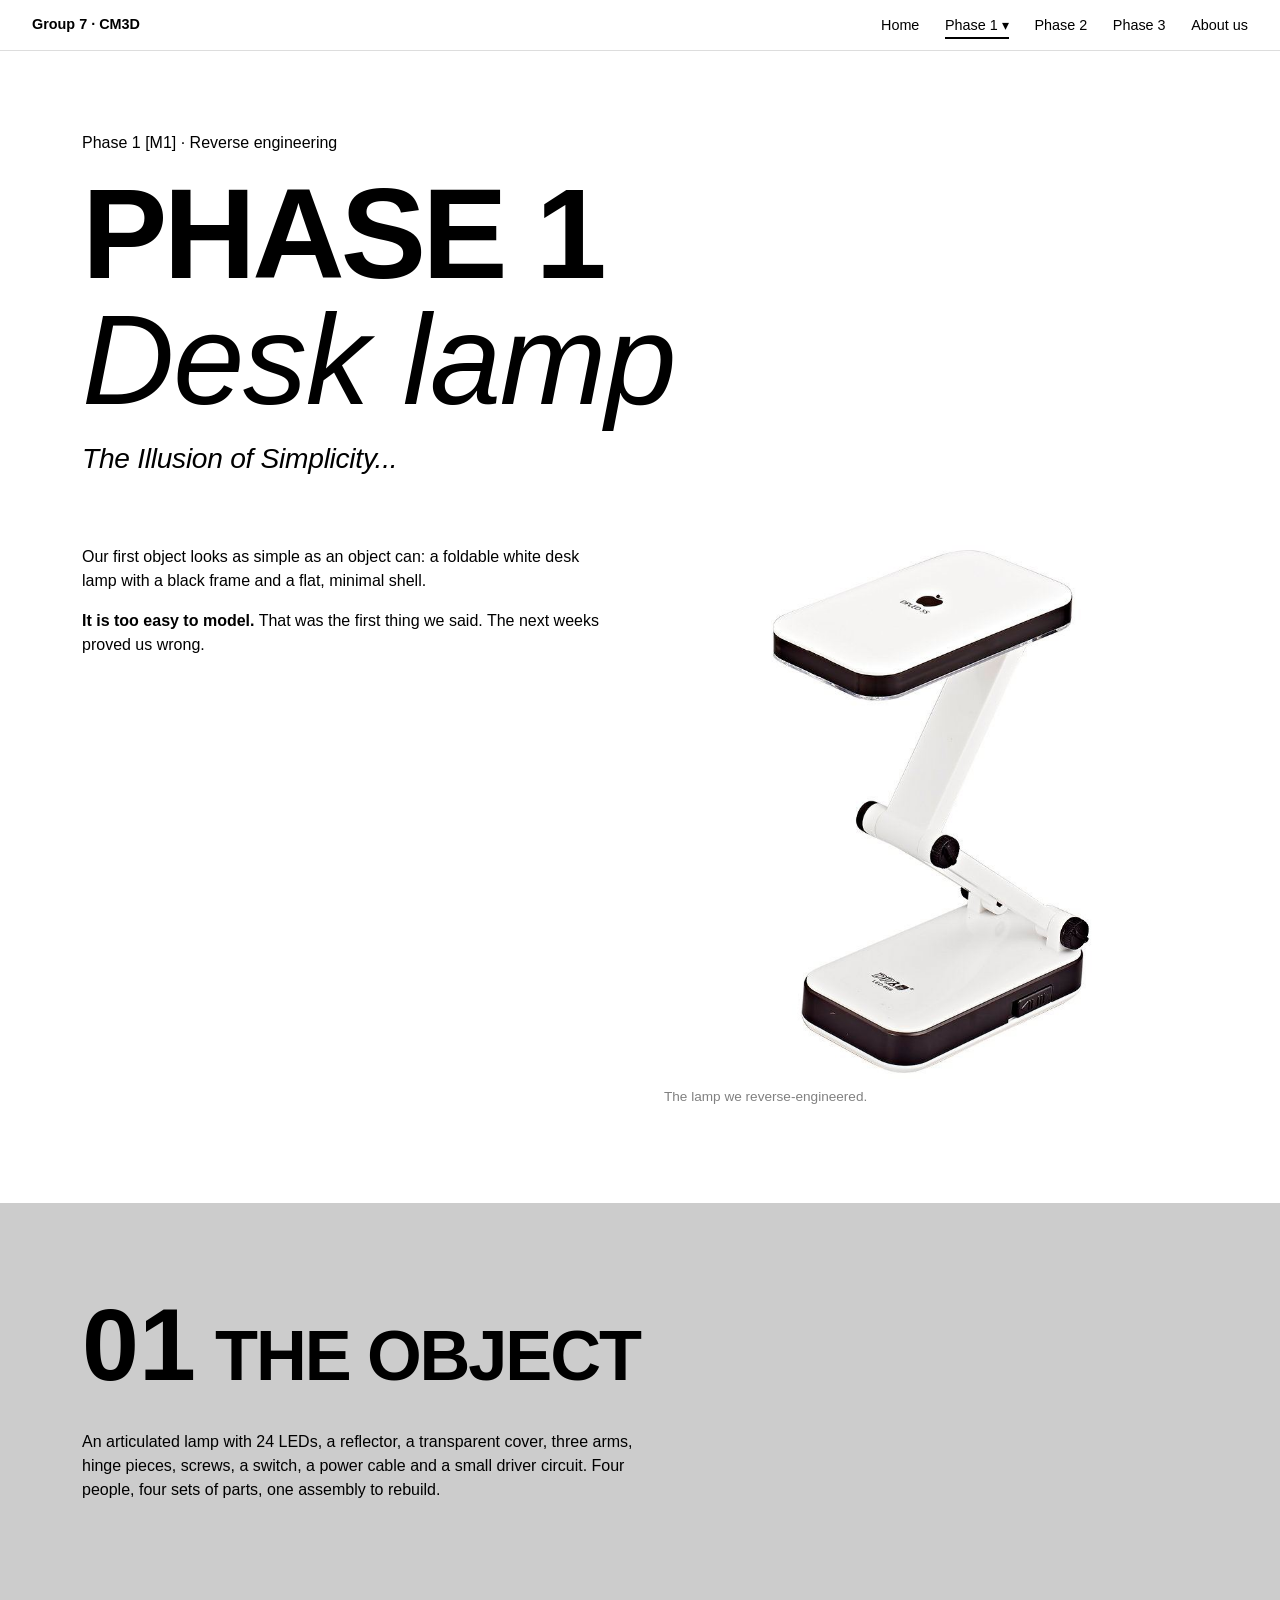
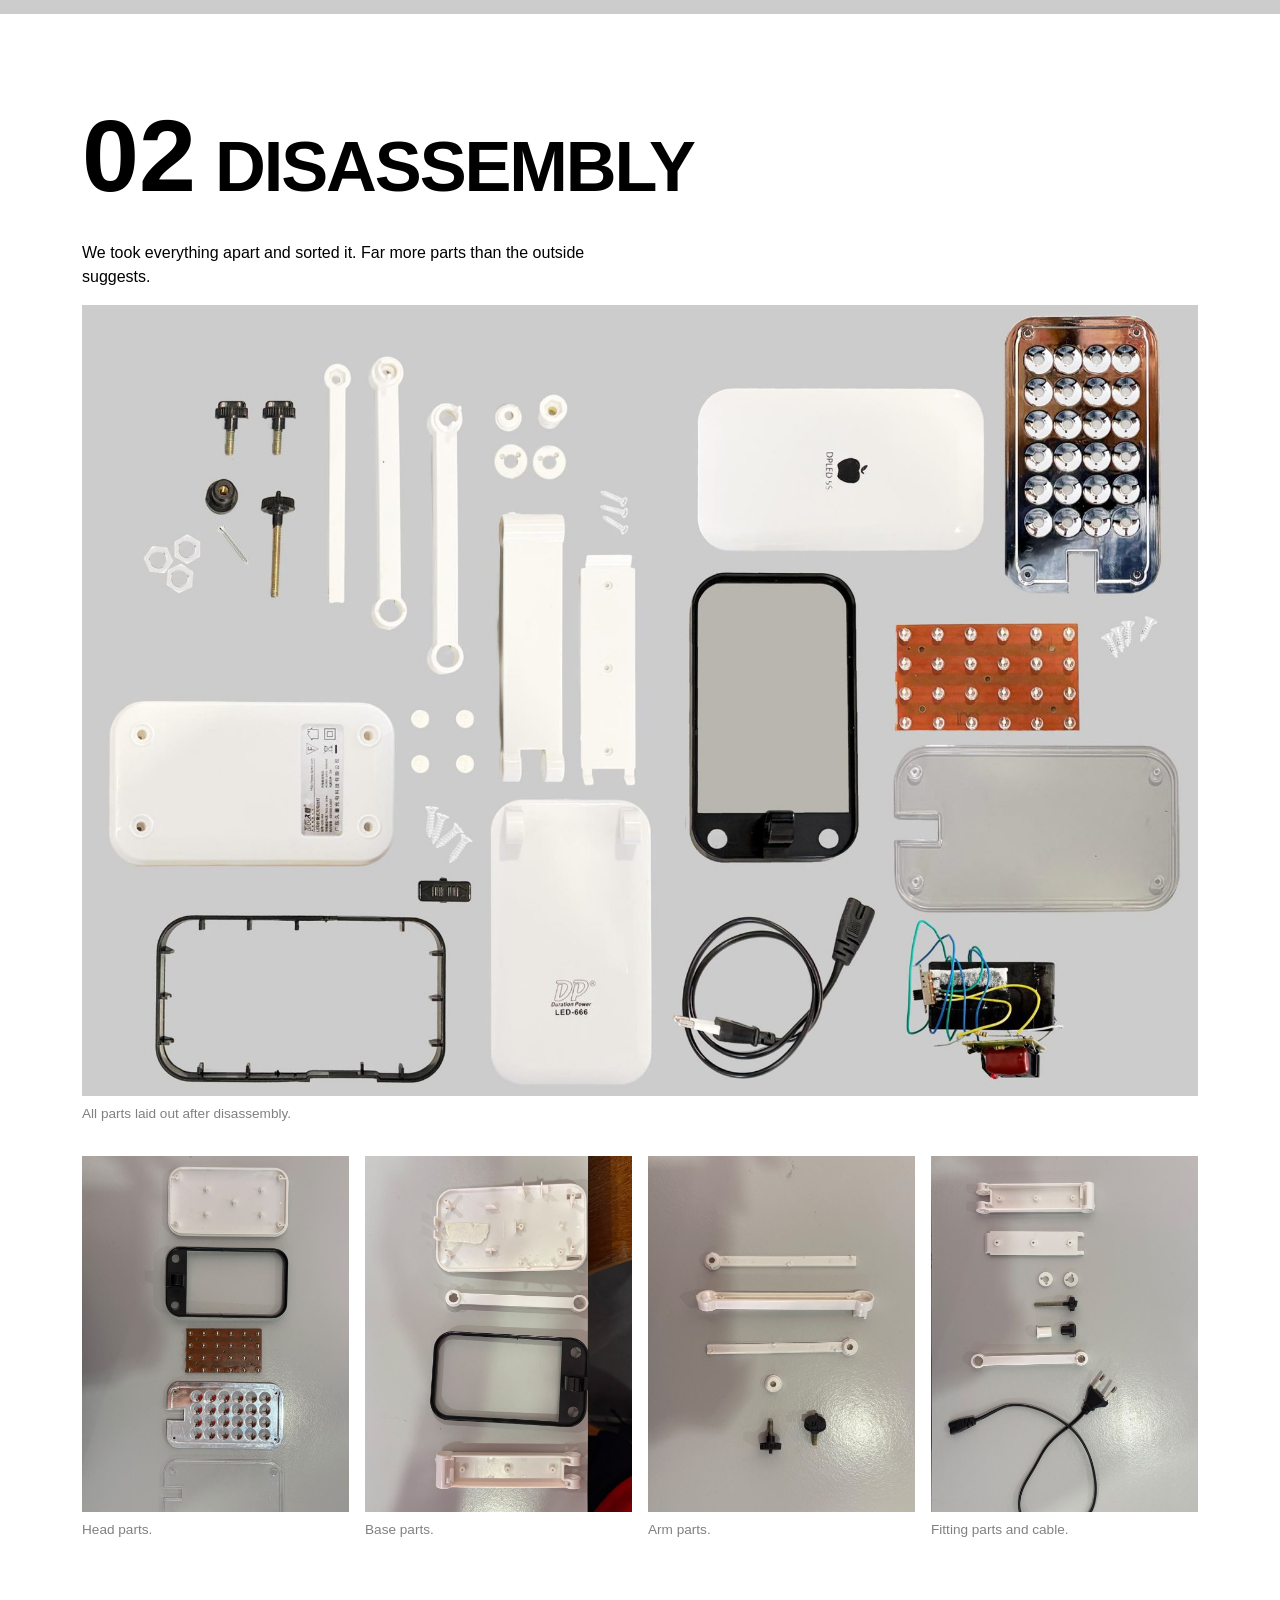
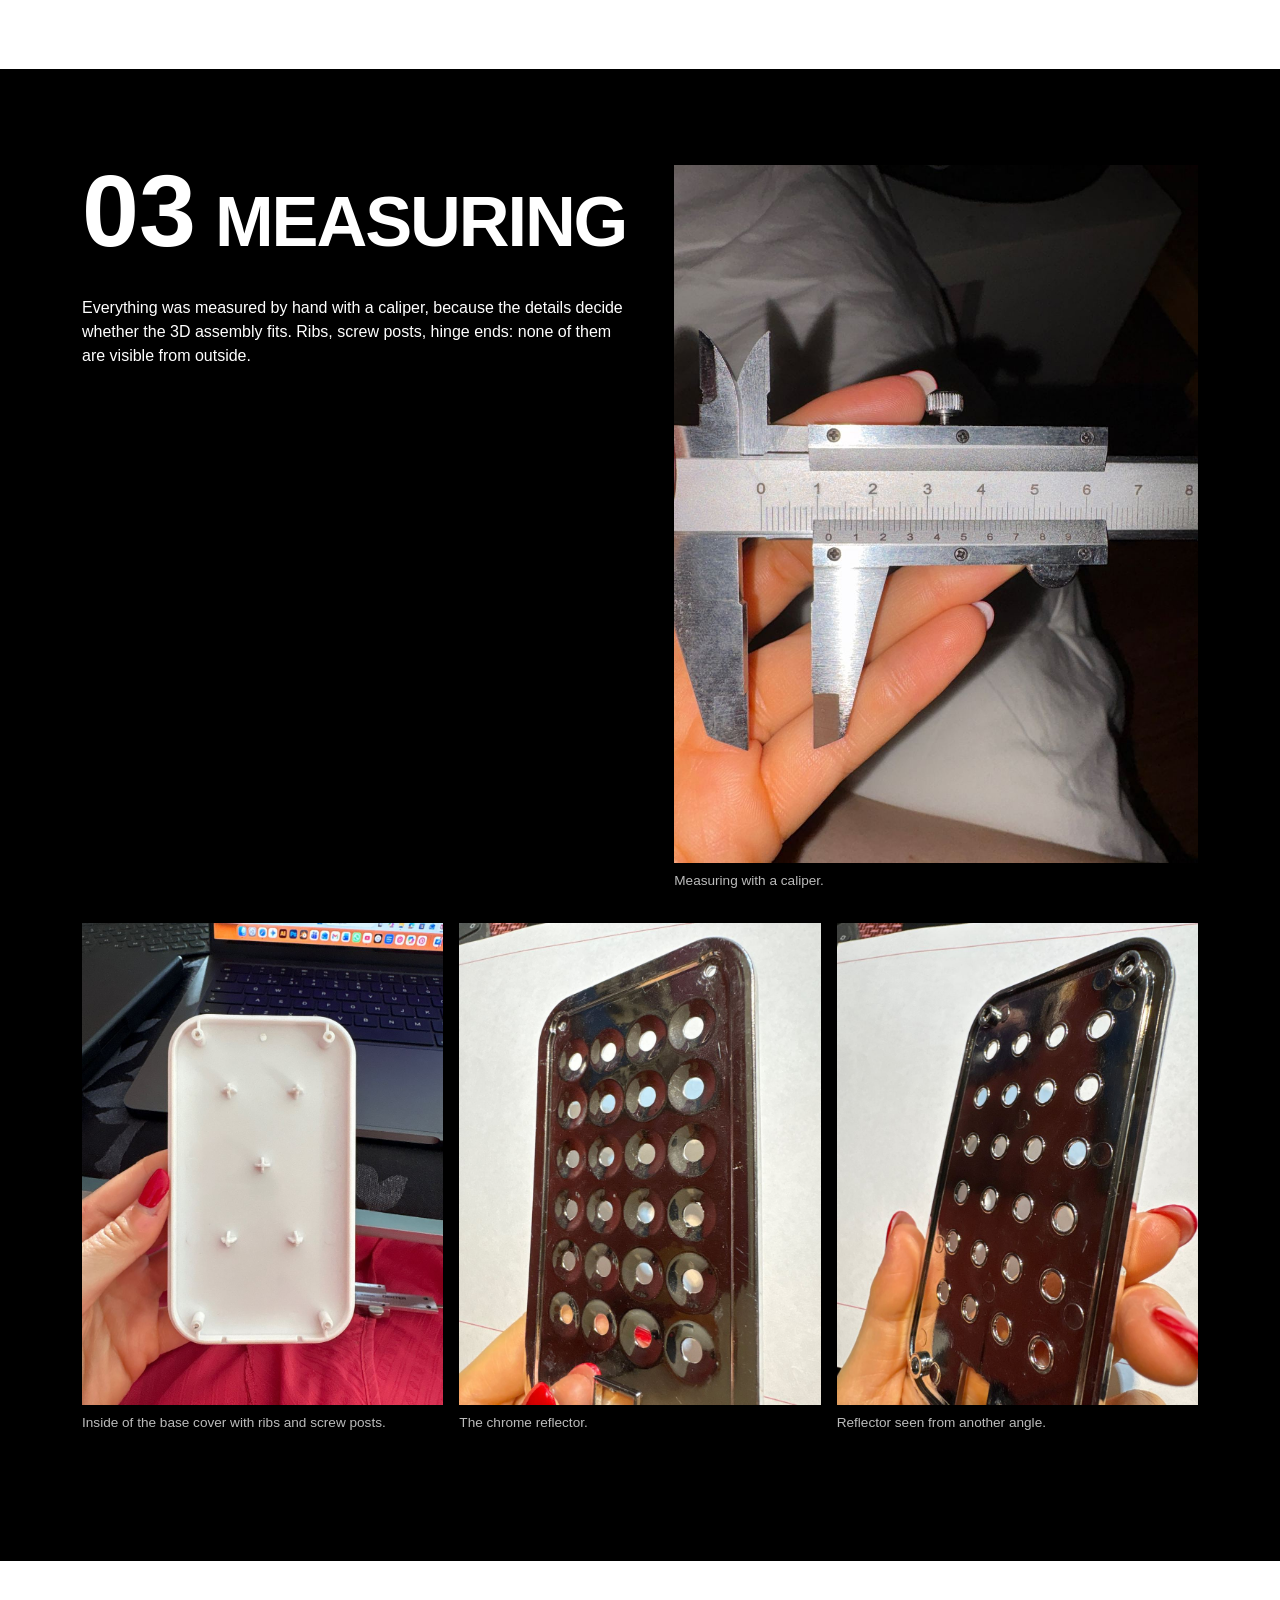
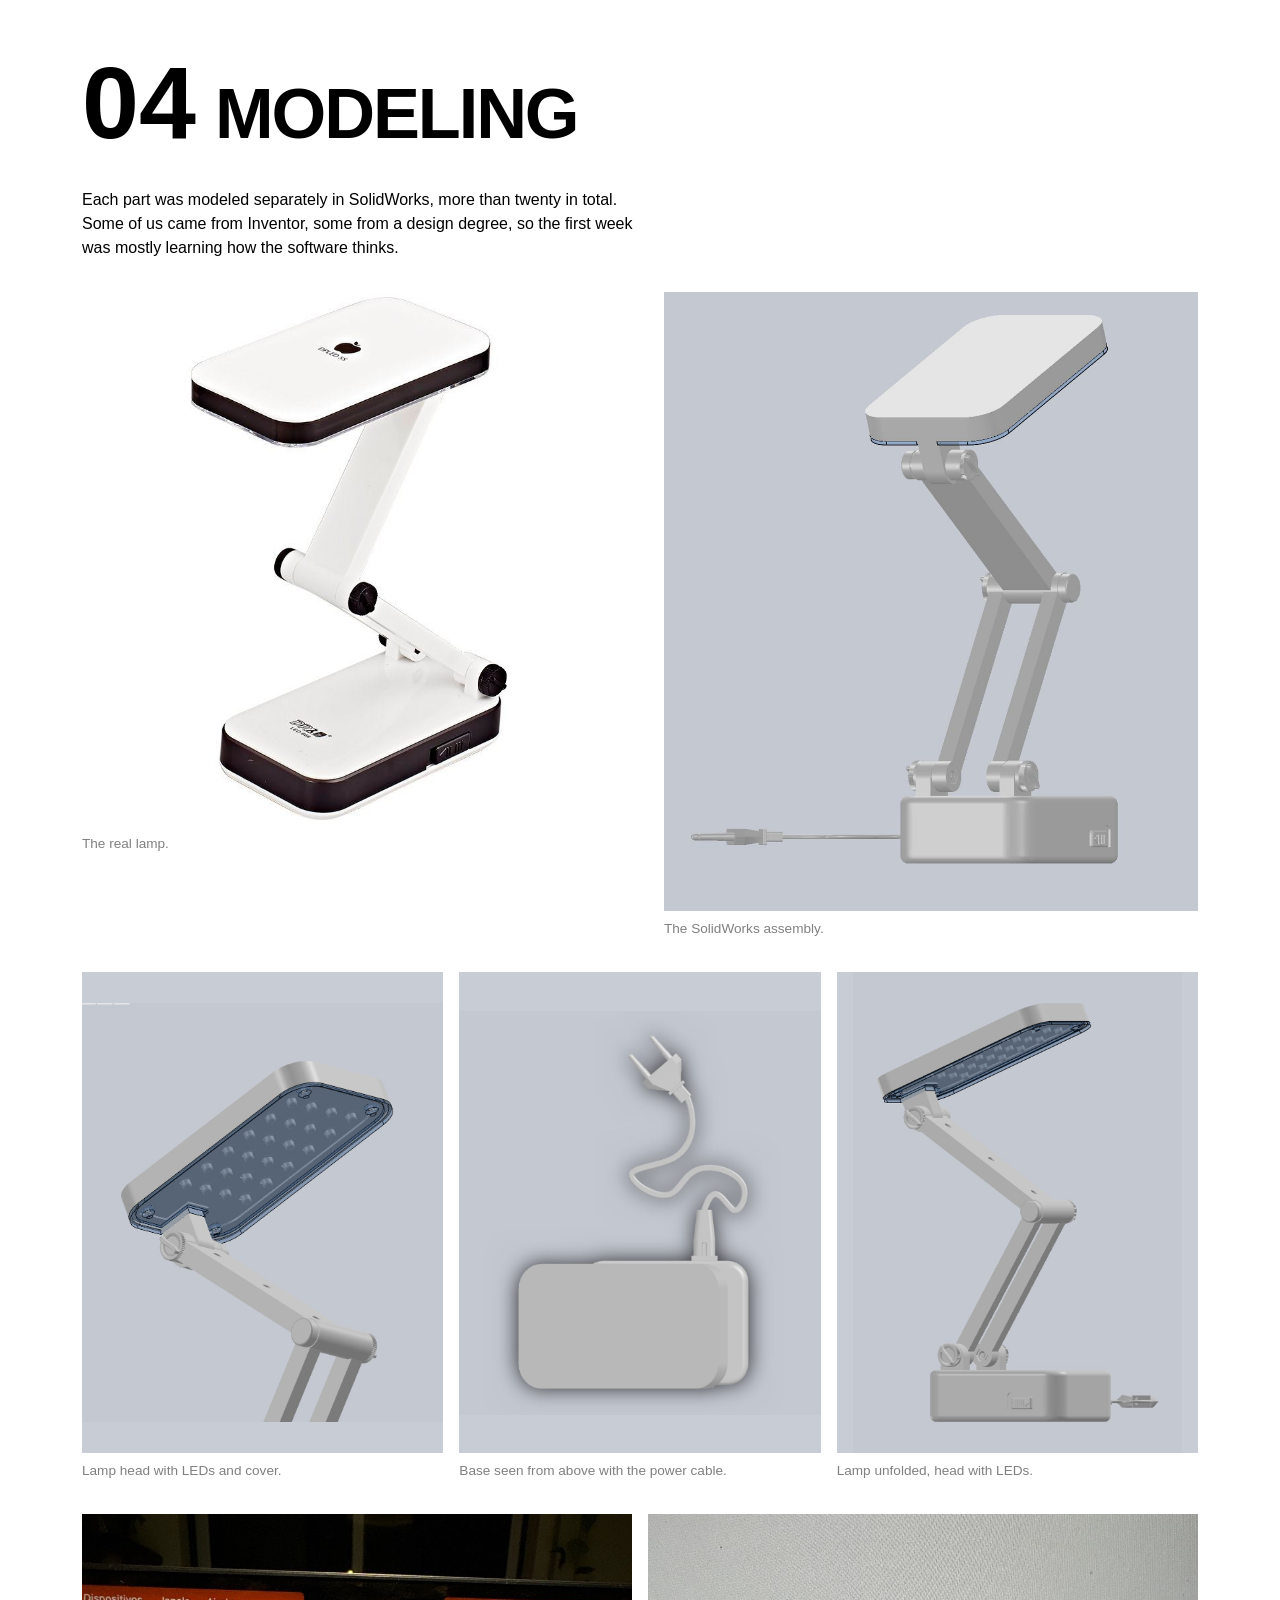
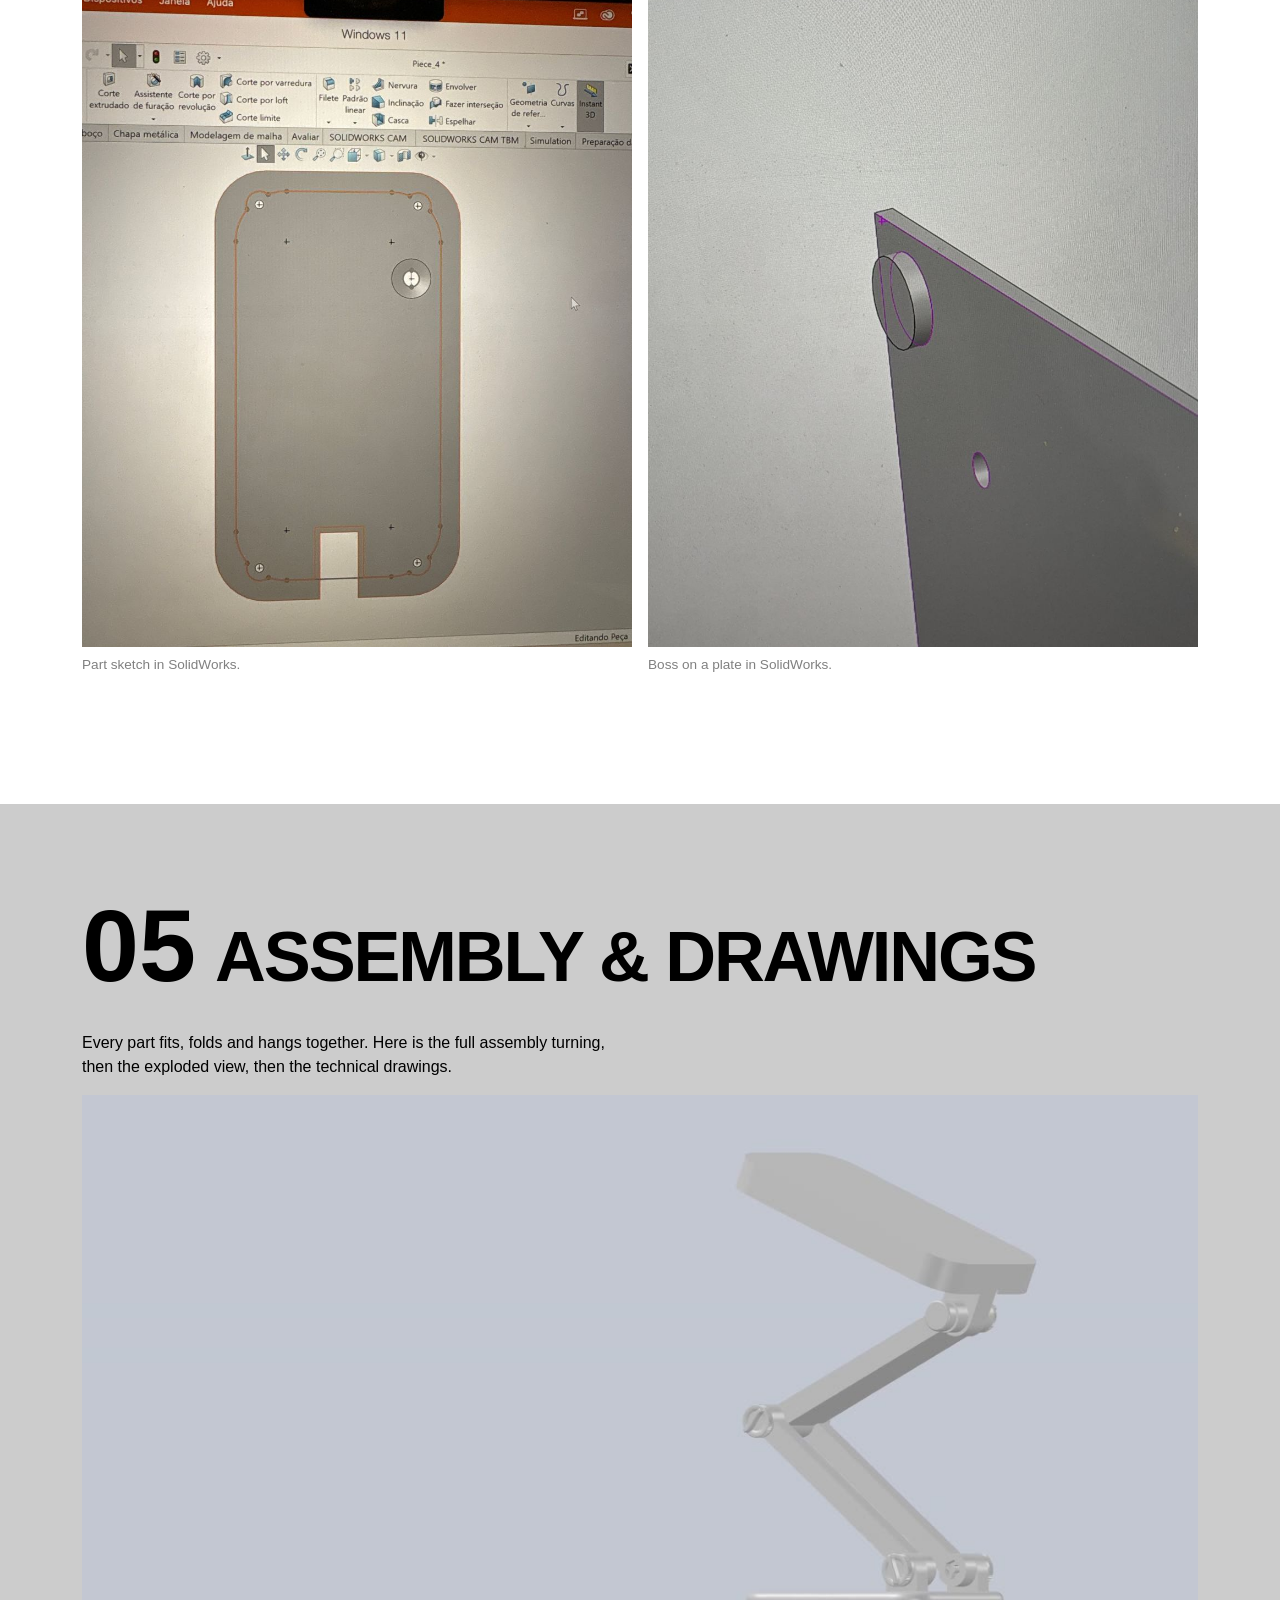
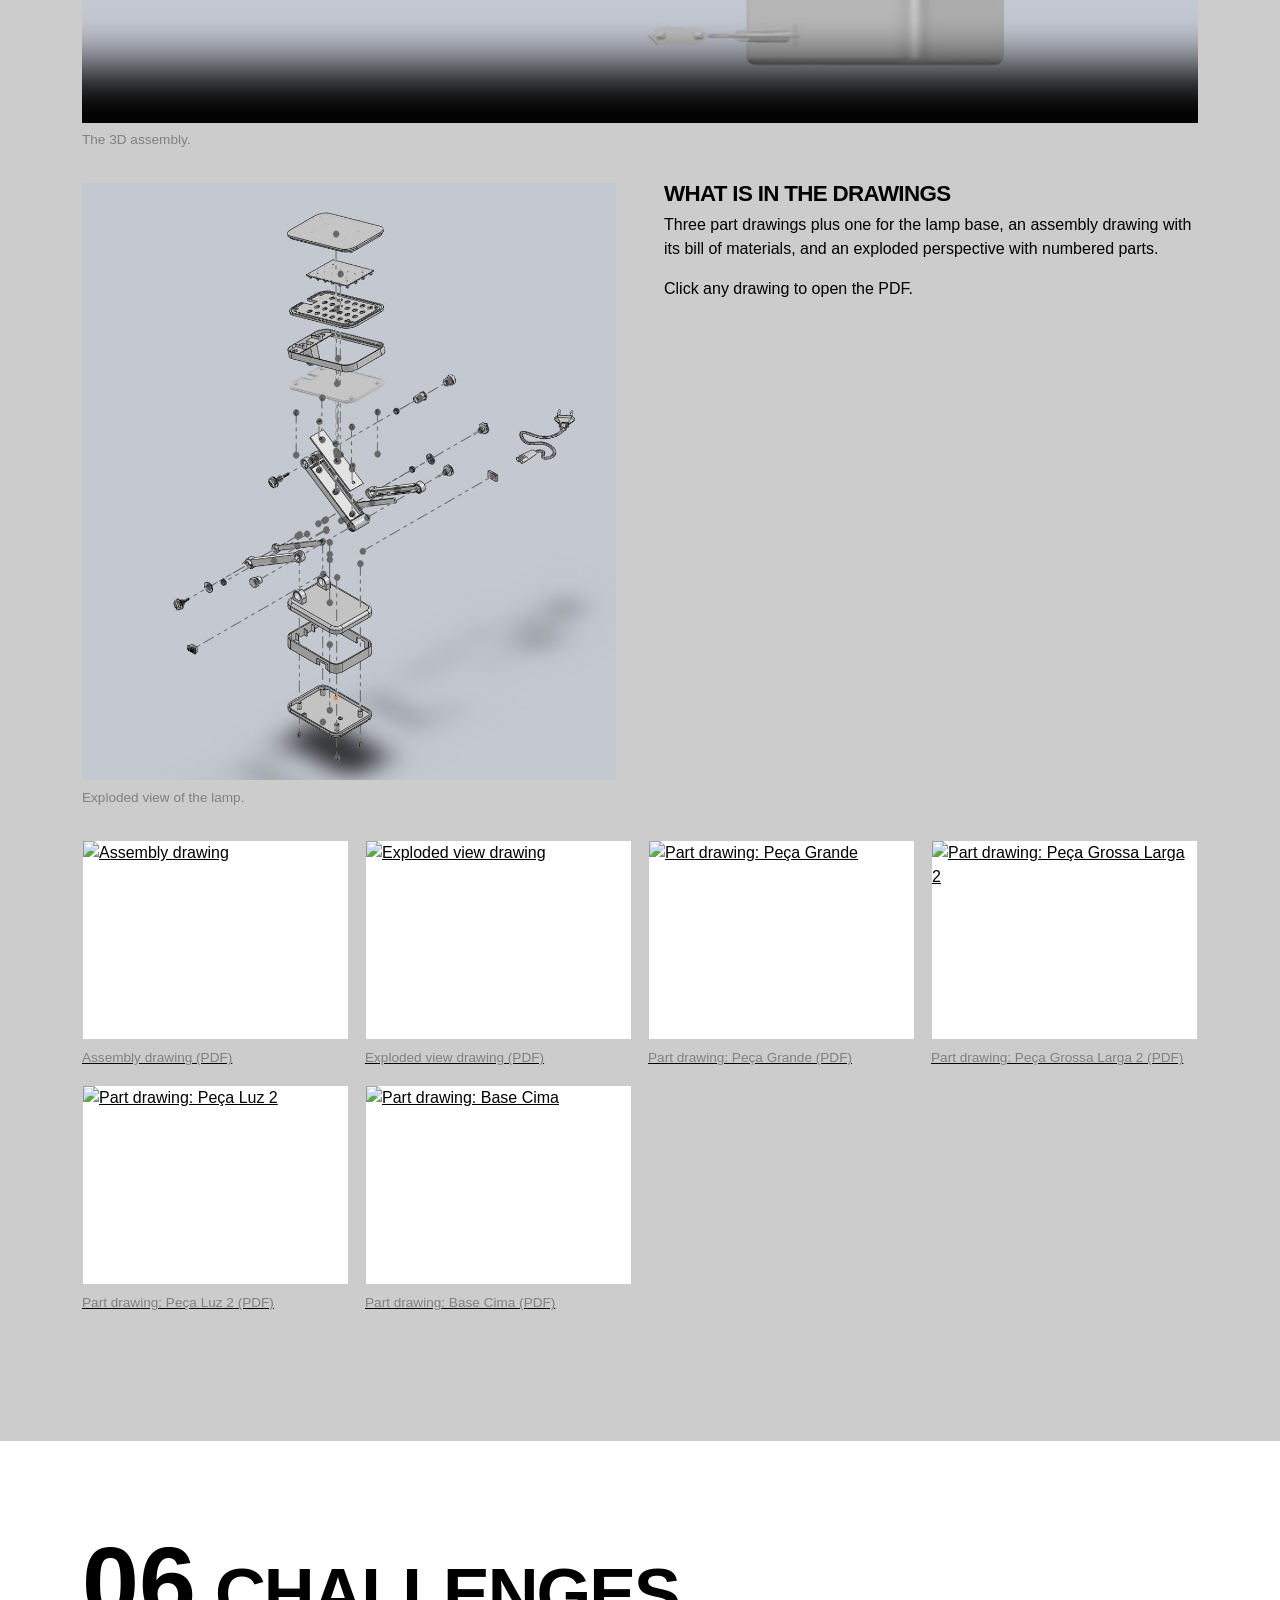
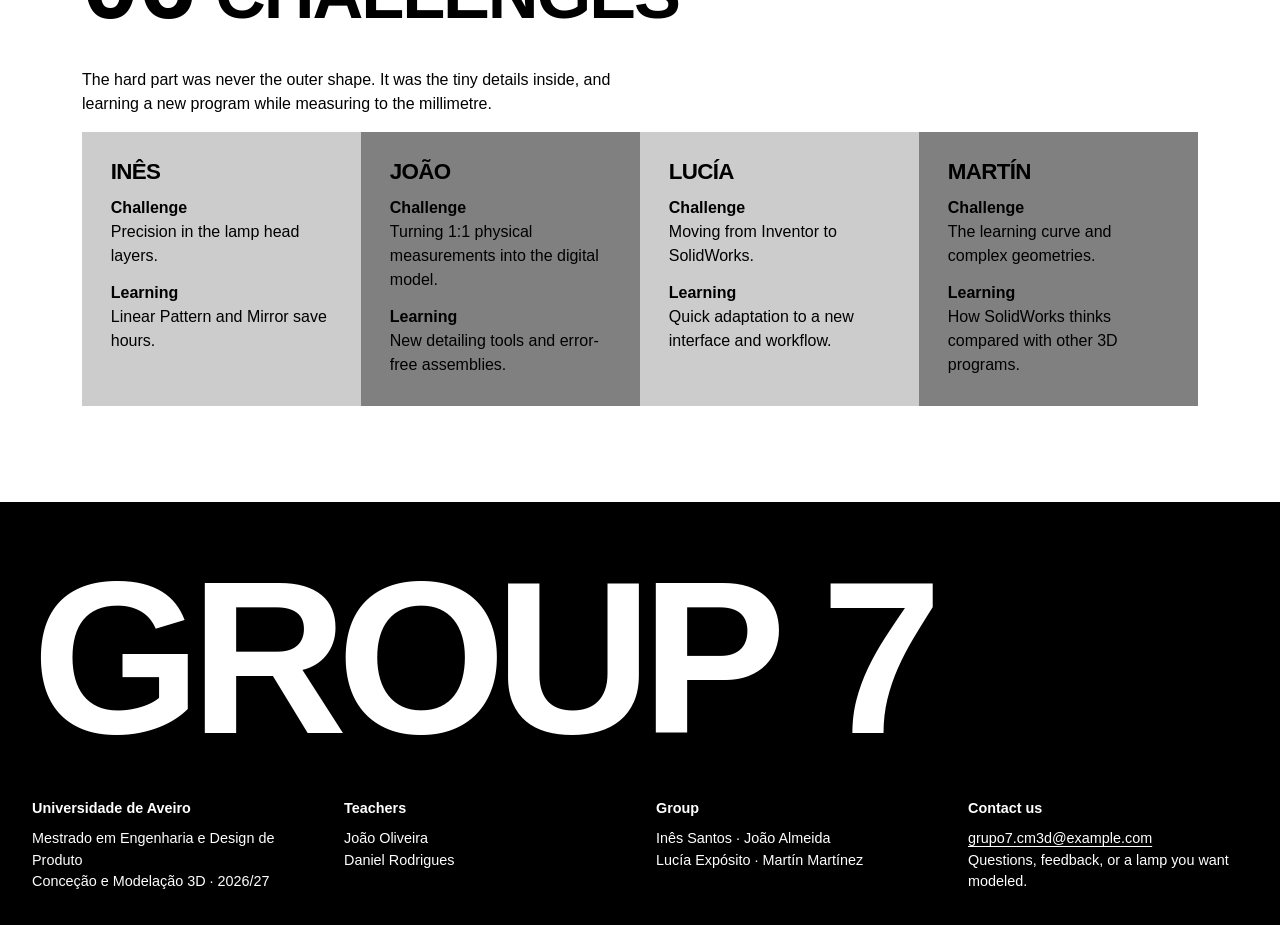
==== fase1.html @ 5a7f0773 "Initial commit via Netlify [skip ci]" ====
<!DOCTYPE html><html lang="en"><head><meta charset="utf-8"><meta name="viewport" content="width=device-width,initial-scale=1"><title>Phase 1 | Group 7 | CM3D</title><link rel="stylesheet" href="style.css"></head><body><header class="nav"><a href="index.html">Group 7 &middot; CM3D</a><nav aria-label="Main"><ul><li><a href="index.html">Home</a></li><li class="dd"><a href="fase1.html" class="on">Phase 1 &#9662;</a><ul><li><a href="fase1.html#s01">01 &nbsp;The object</a></li><li><a href="fase1.html#s02">02 &nbsp;Disassembly</a></li><li><a href="fase1.html#s03">03 &nbsp;Measuring</a></li><li><a href="fase1.html#s04">04 &nbsp;Modeling</a></li><li><a href="fase1.html#s05">05 &nbsp;Assembly & drawings</a></li><li><a href="fase1.html#s06">06 &nbsp;Challenges</a></li></ul></li><li><a href="fase2.html">Phase 2</a></li><li><a href="fase3.html">Phase 3</a></li><li><a href="nosotros.html">About us</a></li></ul></nav></header><main><div class="wrap" style="padding-top:5rem"><p>Phase 1 [M1] &middot; Reverse engineering</p><h1>Phase 1<br><span class="it">Desk lamp</span></h1><p class="sub it">The Illusion of Simplicity...</p></div>
<section style="padding-top:3rem"><div class="wrap cols"><div><p>Our first object looks as simple as an object can: a foldable white desk lamp with a black frame and a flat, minimal shell.</p><p><b>It is too easy to model.</b> That was the first thing we said. The next weeks proved us wrong.</p></div><figure><img src="img/lamp.jpg" alt="Desk lamp, unfolded. Looks easy." loading="lazy"><figcaption>The lamp we reverse-engineered.</figcaption></figure></div></section><section id="s01" class="grey"><div class="wrap"><div class="big"><span>01</span><h2>The object</h2></div><p>An articulated lamp with 24 LEDs, a reflector, a transparent cover, three arms, hinge pieces, screws, a switch, a power cable and a small driver circuit. Four people, four sets of parts, one assembly to rebuild.</p></div></section><section id="s02"><div class="wrap"><div class="big"><span>02</span><h2>Disassembly</h2></div><p>We took everything apart and sorted it. Far more parts than the outside suggests.</p><figure><img src="img/despiece.jpg" alt="Everything the lamp is made of." loading="lazy"><figcaption>All parts laid out after disassembly.</figcaption></figure><div class="gal"><figure><img src="img/head.jpg" alt="The head" loading="lazy"><figcaption>Head parts.</figcaption></figure><figure><img src="img/base.jpg" alt="The base" loading="lazy"><figcaption>Base parts.</figcaption></figure><figure><img src="img/arms.jpg" alt="The arms" loading="lazy"><figcaption>Arm parts.</figcaption></figure><figure><img src="img/joints.jpg" alt="Joints and cable" loading="lazy"><figcaption>Fitting parts and cable.</figcaption></figure></div></div></section><section id="s03" class="dark"><div class="wrap cols"><div><div class="big"><span>03</span><h2>Measuring</h2></div><p>Everything was measured by hand with a caliper, because the details decide whether the 3D assembly fits. Ribs, screw posts, hinge ends: none of them are visible from outside.</p></div><figure><img src="img/caliper.jpg" alt="Caliper reading, again." loading="lazy"><figcaption>Measuring with a caliper.</figcaption></figure></div><div class="wrap"><div class="gal"><figure><img src="img/ribs.jpg" alt="Inside the base cover: ribs and posts" loading="lazy"><figcaption>Inside of the base cover with ribs and screw posts.</figcaption></figure><figure><img src="img/reflector1.jpg" alt="Reflector: 24 cups to measure" loading="lazy"><figcaption>The chrome reflector.</figcaption></figure><figure><img src="img/reflector2.jpg" alt="Same reflector, same patience" loading="lazy"><figcaption>Reflector seen from another angle.</figcaption></figure></div></div></section><section id="s04"><div class="wrap"><div class="big"><span>04</span><h2>Modeling</h2></div><p>Each part was modeled separately in SolidWorks, more than twenty in total. Some of us came from Inventor, some from a design degree, so the first week was mostly learning how the software thinks.</p><div class="cols" style="margin:2rem 0"><figure><img src="img/lamp.jpg" alt="Real" loading="lazy"><figcaption>The real lamp.</figcaption></figure><figure><img src="img/r07.jpg" alt="Digital" loading="lazy"><figcaption>The SolidWorks assembly.</figcaption></figure></div><div class="gal r"><figure><img src="img/r05.jpg" alt="The head, LEDs included" loading="lazy"><figcaption>Lamp head with LEDs and cover.</figcaption></figure><figure><img src="img/r11.jpg" alt="Base and cable" loading="lazy"><figcaption>Base seen from above with the power cable.</figcaption></figure><figure><img src="img/r02.jpg" alt="Unfolded" loading="lazy"><figcaption>Lamp unfolded, head with LEDs.</figcaption></figure></div><div class="gal"><figure><img src="img/sw1.jpg" alt="Work in progress: sketch and holes" loading="lazy"><figcaption>Part sketch in SolidWorks.</figcaption></figure><figure><img src="img/sw3.jpg" alt="Work in progress: a boss" loading="lazy"><figcaption>Boss on a plate in SolidWorks.</figcaption></figure></div></div></section><section id="s05" class="grey"><div class="wrap"><div class="big"><span>05</span><h2>Assembly &amp; drawings</h2></div><p>Every part fits, folds and hangs together. Here is the full assembly turning, then the exploded view, then the technical drawings.</p><figure><video controls muted loop playsinline preload="metadata" poster="img/assembly_poster.jpg"><source src="img/assembly.mp4" type="video/mp4"></video><figcaption>The 3D assembly.</figcaption></figure><div class="cols" style="margin-top:2rem"><figure><img src="img/r13.jpg" alt="Exploded view" loading="lazy"><figcaption>Exploded view of the lamp.</figcaption></figure><div><h3>What is in the drawings</h3><p>Three part drawings plus one for the lamp base, an assembly drawing with its bill of materials, and an exploded perspective with numbered parts.</p><p>Click any drawing to open the PDF.</p></div></div><div class="gal d"><a href="docs/Assembly_Candeeiro.pdf"><figure><img src="img/d_Assembly_Candeeiro.jpg" alt="Assembly drawing" loading="lazy"><figcaption>Assembly drawing (PDF)</figcaption></figure></a><a href="docs/Vista_Explodida_Candeeiro.pdf"><figure><img src="img/d_Vista_Explodida_Candeeiro.jpg" alt="Exploded view drawing" loading="lazy"><figcaption>Exploded view drawing (PDF)</figcaption></figure></a><a href="docs/Peca_Grande.pdf"><figure><img src="img/d_Peca_Grande.jpg" alt="Part drawing: Peça Grande" loading="lazy"><figcaption>Part drawing: Peça Grande (PDF)</figcaption></figure></a><a href="docs/Peca_Grossa_Larga_2.pdf"><figure><img src="img/d_Peca_Grossa_Larga_2.jpg" alt="Part drawing: Peça Grossa Larga 2" loading="lazy"><figcaption>Part drawing: Peça Grossa Larga 2 (PDF)</figcaption></figure></a><a href="docs/Peca_Luz_2.pdf"><figure><img src="img/d_Peca_Luz_2.jpg" alt="Part drawing: Peça Luz 2" loading="lazy"><figcaption>Part drawing: Peça Luz 2 (PDF)</figcaption></figure></a><a href="docs/Base_Cima.pdf"><figure><img src="img/d_Base_Cima.jpg" alt="Part drawing: Base Cima" loading="lazy"><figcaption>Part drawing: Base Cima (PDF)</figcaption></figure></a></div></div></section><section id="s06"><div class="wrap"><div class="big"><span>06</span><h2>Challenges</h2></div><p>The hard part was never the outer shape. It was the tiny details inside, and learning a new program while measuring to the millimetre.</p><div class="cards"><div class="card"><h3>Inês</h3><b>Challenge</b><p>Precision in the lamp head layers.</p><b>Learning</b><p>Linear Pattern and Mirror save hours.</p></div><div class="card"><h3>João</h3><b>Challenge</b><p>Turning 1:1 physical measurements into the digital model.</p><b>Learning</b><p>New detailing tools and error-free assemblies.</p></div><div class="card"><h3>Lucía</h3><b>Challenge</b><p>Moving from Inventor to SolidWorks.</p><b>Learning</b><p>Quick adaptation to a new interface and workflow.</p></div><div class="card"><h3>Martín</h3><b>Challenge</b><p>The learning curve and complex geometries.</p><b>Learning</b><p>How SolidWorks thinks compared with other 3D programs.</p></div></div></div></section></main><footer><div class="wm">Group 7</div><div class="g">
<div><h4>Universidade de Aveiro</h4>Mestrado em Engenharia e Design de Produto<br>Conceção e Modelação 3D &middot; 2026/27</div>
<div><h4>Teachers</h4>João Oliveira<br>Daniel Rodrigues</div>
<div><h4>Group</h4>Inês Santos &middot; João Almeida<br>Lucía Expósito &middot; Martín Martínez</div>
<div><h4>Contact us</h4><a href="mailto:grupo7.cm3d@example.com">grupo7.cm3d@example.com</a><br>Questions, feedback, or a lamp you want modeled.</div></div></footer></body></html>
---- style.css ----
:root{--ink:#000;--paper:#fff;--grey:#ccc;--mid:#808080}
*{box-sizing:border-box;margin:0;padding:0}html{scroll-behavior:smooth}
body{font-family:"Helvetica Neue",Helvetica,Arial,sans-serif;color:var(--ink);background:var(--paper);line-height:1.5;-webkit-font-smoothing:antialiased}
a{color:inherit}:focus-visible{outline:3px solid var(--ink);outline-offset:3px}
.nav{position:sticky;top:0;z-index:30;background:var(--paper);border-bottom:1px solid #0002;display:flex;justify-content:space-between;align-items:center;gap:1rem;padding:.9rem 2rem;font-size:.9rem;flex-wrap:wrap}
.nav>a{font-weight:800;text-decoration:none}.nav ul{display:flex;gap:1.6rem;list-style:none}
.nav li{position:relative}.nav li>a{text-decoration:none;padding:.3rem 0}.nav li>a:hover,.nav a.on{border-bottom:2px solid var(--ink)}
.dd ul{display:none;position:absolute;right:0;top:100%;background:var(--paper);border:1px solid var(--ink);min-width:230px;padding:.5rem 0;flex-direction:column;gap:0}
.dd:hover ul,.dd:focus-within ul{display:flex}.dd ul a{display:block;padding:.4rem 1rem;text-decoration:none}.dd ul a:hover{background:var(--grey)}
h1,h2,h3{line-height:.98;letter-spacing:-.03em;text-transform:uppercase;font-weight:800}
h1{font-size:clamp(2.8rem,10vw,9rem)}h2{font-size:clamp(2rem,5.5vw,4.5rem);margin-bottom:1.5rem}h3{font-size:1.4rem;margin-bottom:.5rem}
.it{font-style:italic;font-weight:400;text-transform:none;letter-spacing:-.01em}
.wrap{max-width:1180px;margin:0 auto;padding:0 2rem}section{padding:6rem 0}.grey{background:var(--grey)}.dark{background:#000;color:#fff}
p{max-width:62ch;margin-bottom:1rem}.sub{font-size:clamp(1.1rem,2.2vw,1.8rem);margin-top:1rem}
.hero{padding:5rem 0 0;min-height:calc(100vh - 56px);display:flex;flex-direction:column;justify-content:space-between}
.cal{width:100%;display:block;touch-action:none;margin-top:3rem}.cal .jaw{cursor:ew-resize}
.rd{font-variant-numeric:tabular-nums}.hint{font-size:.8rem;color:var(--mid);padding:0 2rem 1.2rem}
.rows{border-top:2px solid #000}.row{display:grid;grid-template-columns:5rem 1fr 14rem 11rem;gap:1.5rem;align-items:center;padding:2rem 1rem;border-bottom:2px solid #000;text-decoration:none;transition:background .2s,padding .2s}
.row:hover{background:var(--grey);padding-left:2rem}.row h3{font-size:clamp(1.6rem,4vw,3.2rem);margin:0}.row .n{font-size:3rem;font-weight:800}.row small{display:block;color:var(--mid);font-size:.95rem;text-transform:none;letter-spacing:0;font-weight:400;margin-top:.4rem}
.row img{width:100%;max-height:120px;object-fit:contain}.st{font-size:.9rem}.st b{display:block}
@media(max-width:800px){.row{grid-template-columns:3rem 1fr}.row .st,.row .th{grid-column:2}}
.cols{display:grid;grid-template-columns:1fr 1fr;gap:3rem;align-items:start}@media(max-width:800px){.cols{grid-template-columns:1fr}}
figure img{width:100%;display:block}figcaption{font-size:.85rem;color:var(--mid);margin-top:.5rem}.dark figcaption{color:#bbb}
.gal{display:grid;grid-template-columns:repeat(auto-fit,minmax(240px,1fr));gap:1rem;margin:2rem 0}
.gal img{aspect-ratio:3/4;object-fit:cover}.gal.l img{aspect-ratio:4/3}.gal.r img{aspect-ratio:3/4;object-fit:contain;background:#c8ccd4}.gal.d img{aspect-ratio:4/3;object-fit:contain;background:#fff;border:1px solid #0003}video{width:100%;display:block;background:#000}
.big{display:flex;gap:1.2rem;align-items:baseline;margin-bottom:1rem}.big span{font-size:clamp(3rem,8vw,7rem);font-weight:800;line-height:.9}
.ph{border:2px dashed var(--mid);padding:3.5rem 2rem;margin:1.5rem 0;text-align:center;color:var(--mid)}.ph strong{display:block;color:var(--ink);font-size:1.5rem;text-transform:uppercase;margin-bottom:.3rem}
.cards{display:grid;grid-template-columns:repeat(auto-fit,minmax(240px,1fr))}.card{padding:1.8rem}.card:nth-child(odd){background:var(--grey)}.card:nth-child(even){background:var(--mid);color:#000}
.card svg{width:100%;max-width:200px;display:block;margin-bottom:1rem}.card b{display:block;margin-top:.8rem}.card p{margin:0}
footer{background:#000;color:#fff;padding:4rem 2rem 2rem}footer .wm{font-size:clamp(4rem,17vw,16rem);font-weight:800;line-height:.85;letter-spacing:-.05em;text-transform:uppercase}
footer .g{display:grid;grid-template-columns:repeat(auto-fit,minmax(220px,1fr));gap:2rem;margin-top:3rem;font-size:.9rem}footer a{text-underline-offset:3px}footer h4{margin-bottom:.5rem}
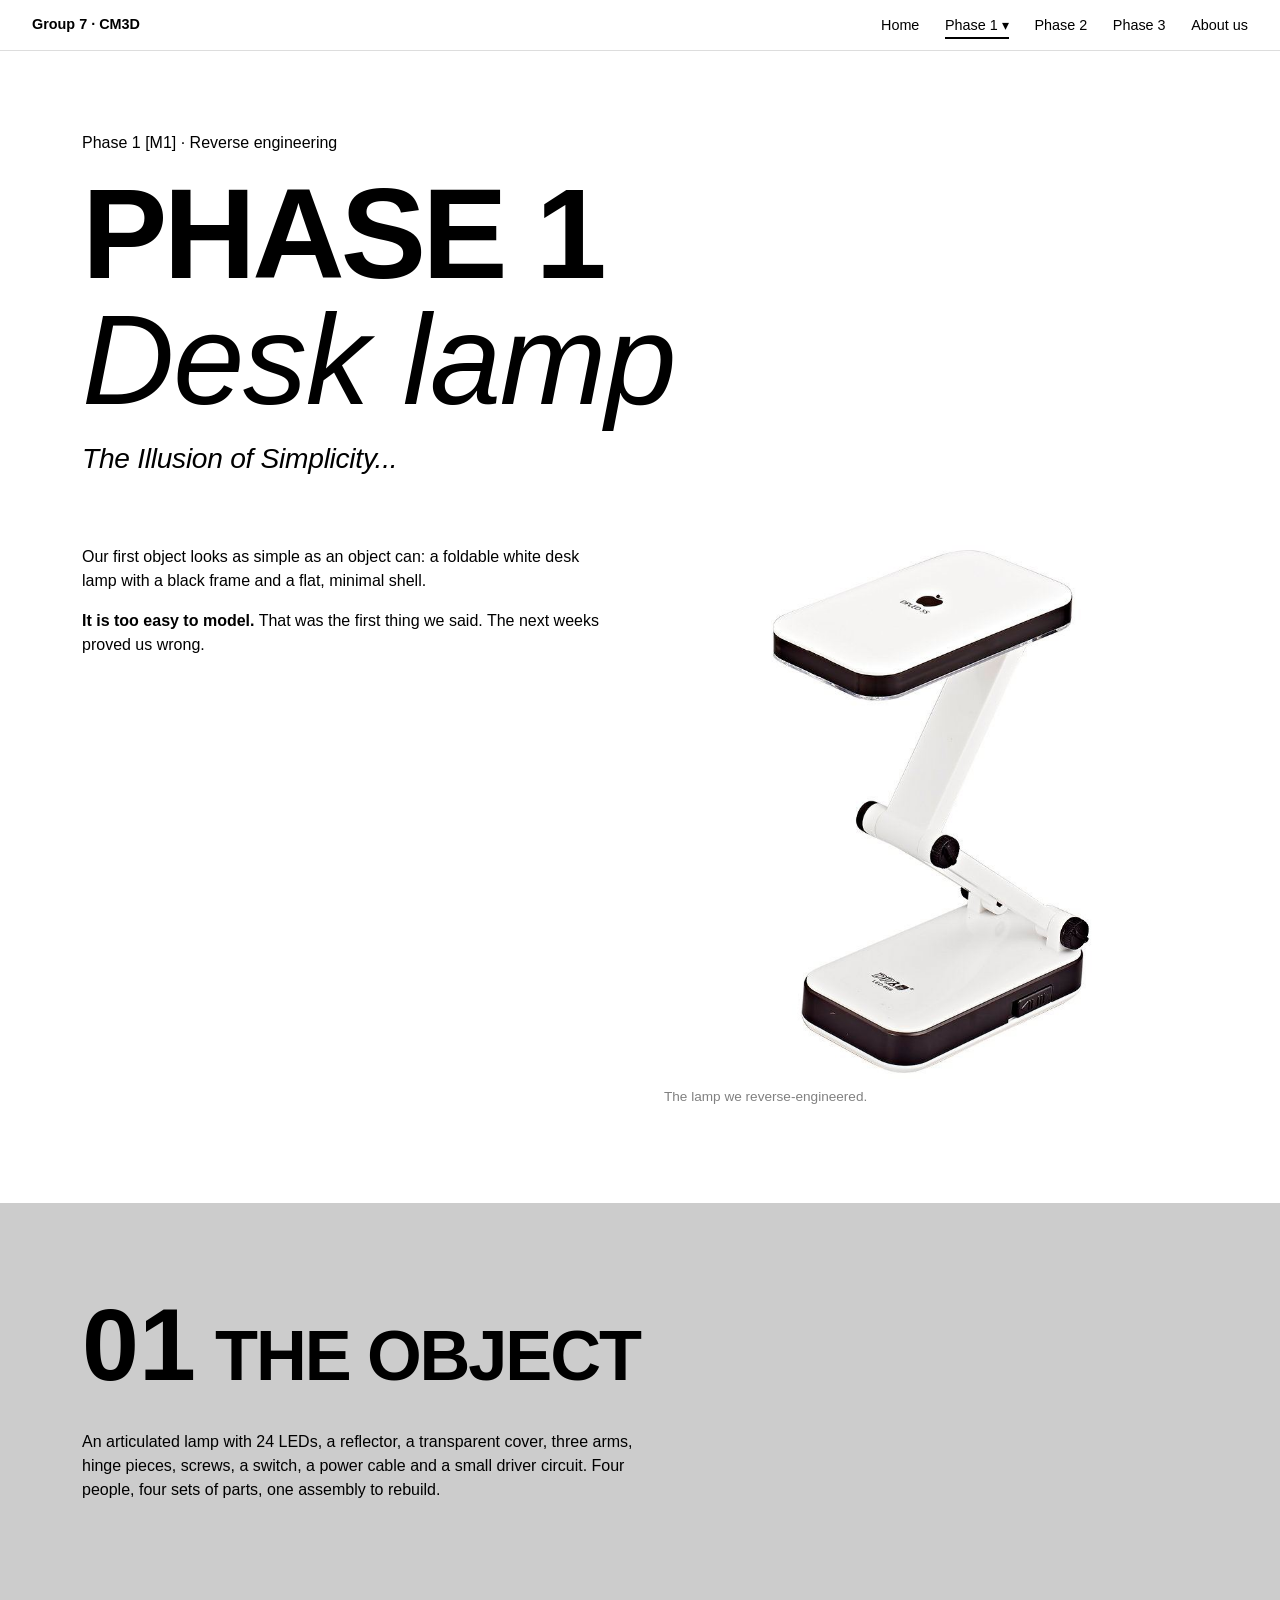
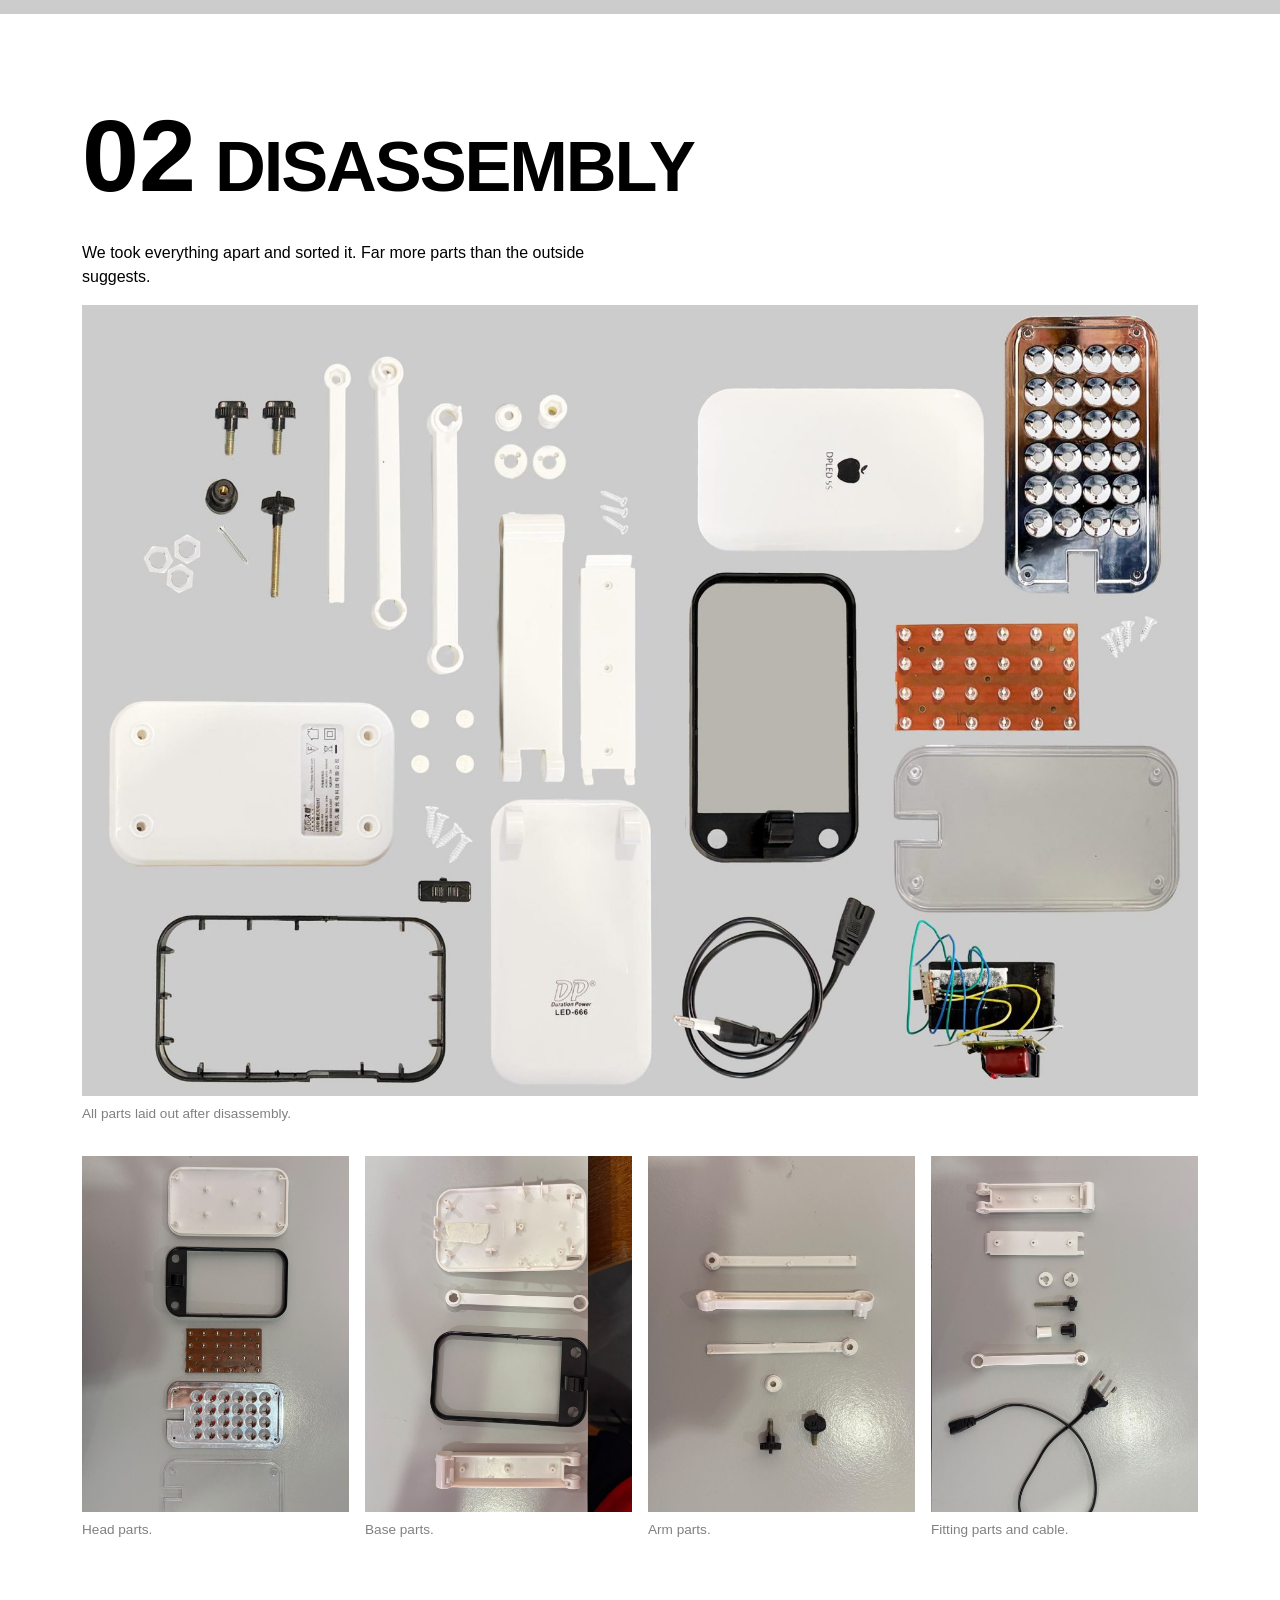
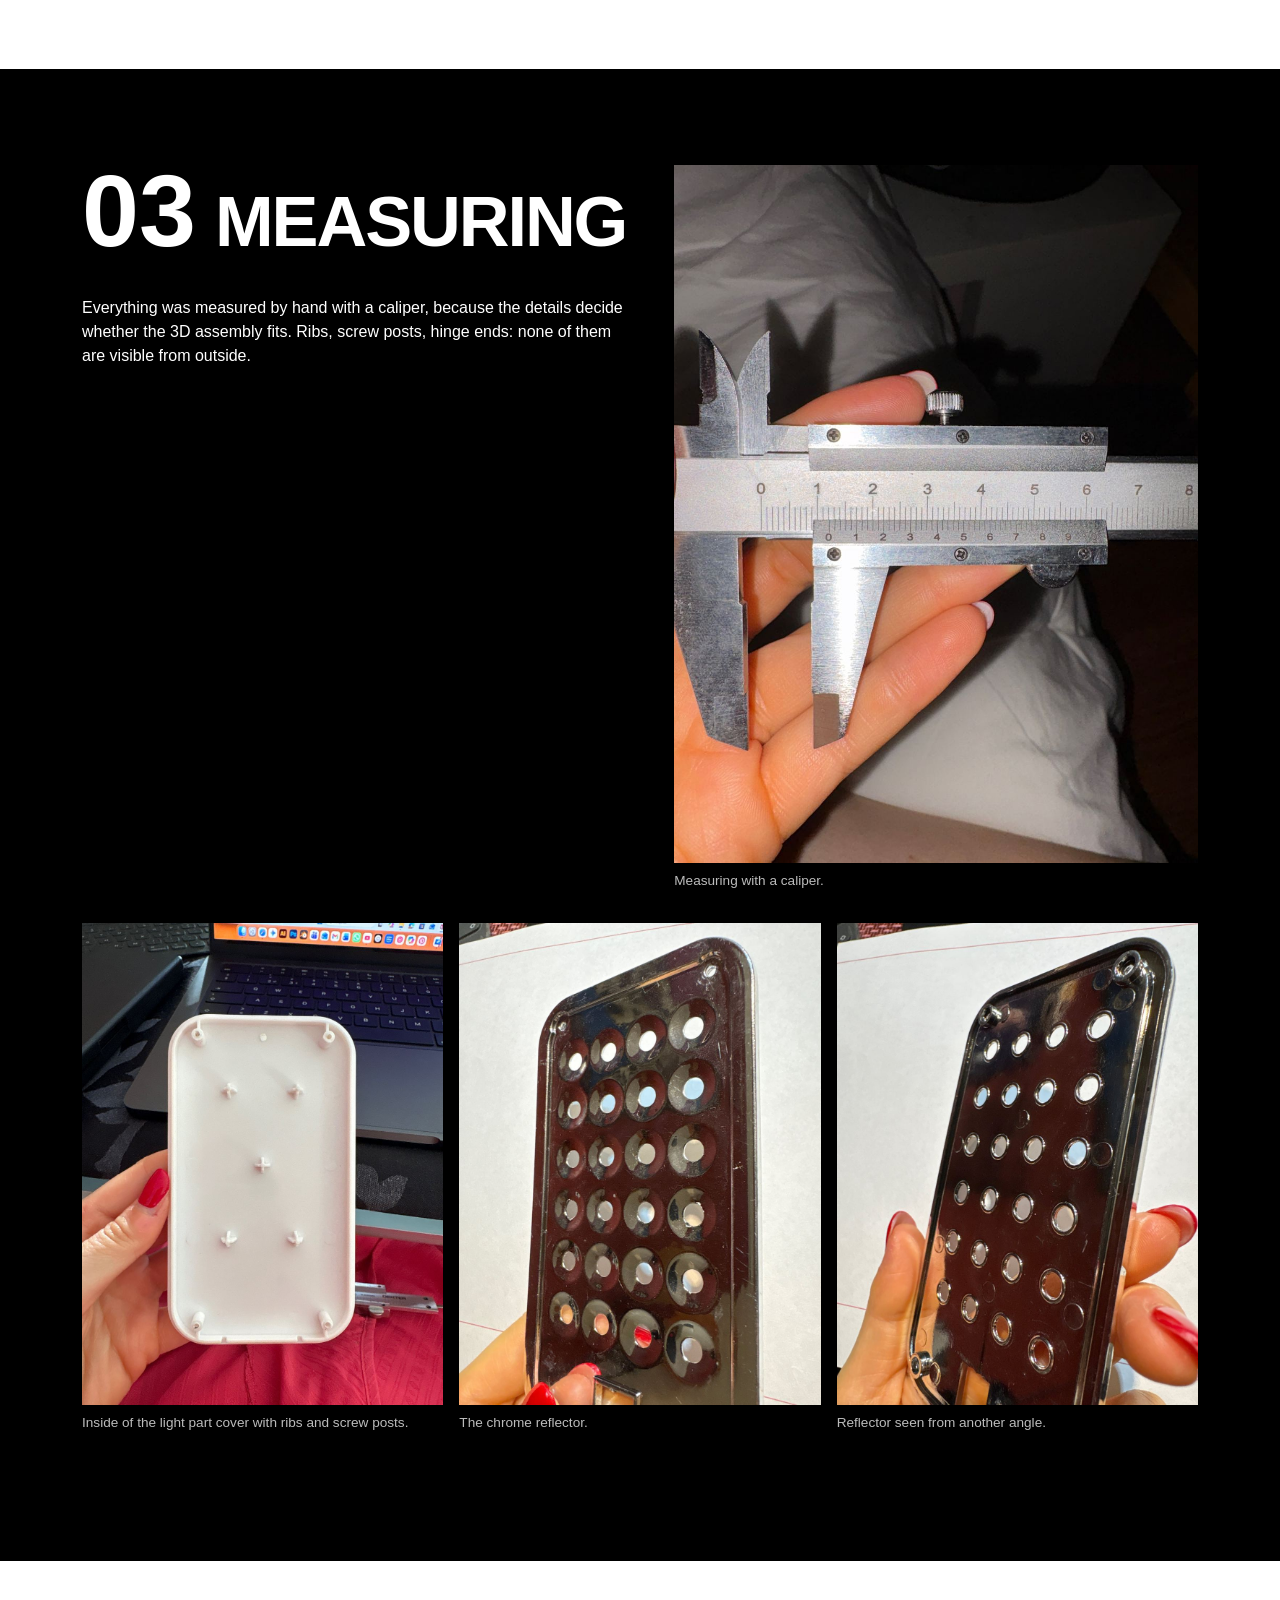
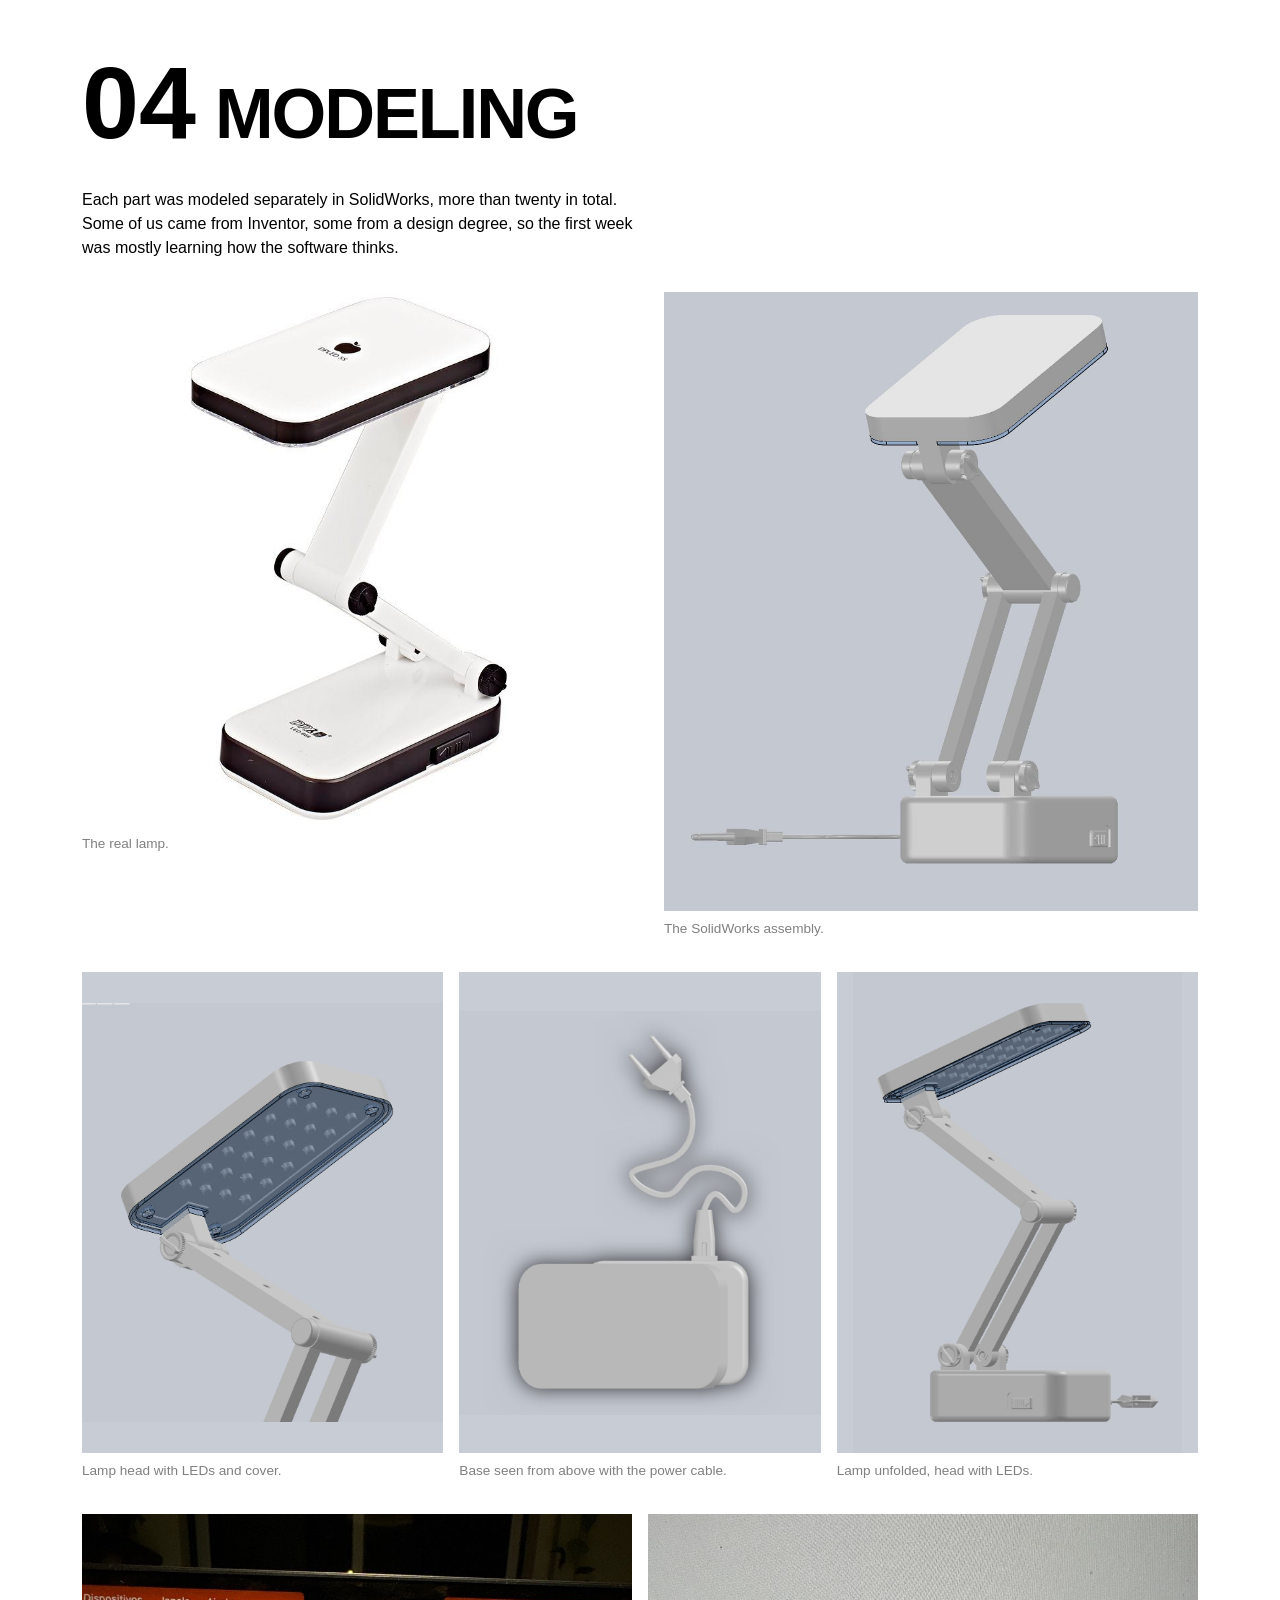
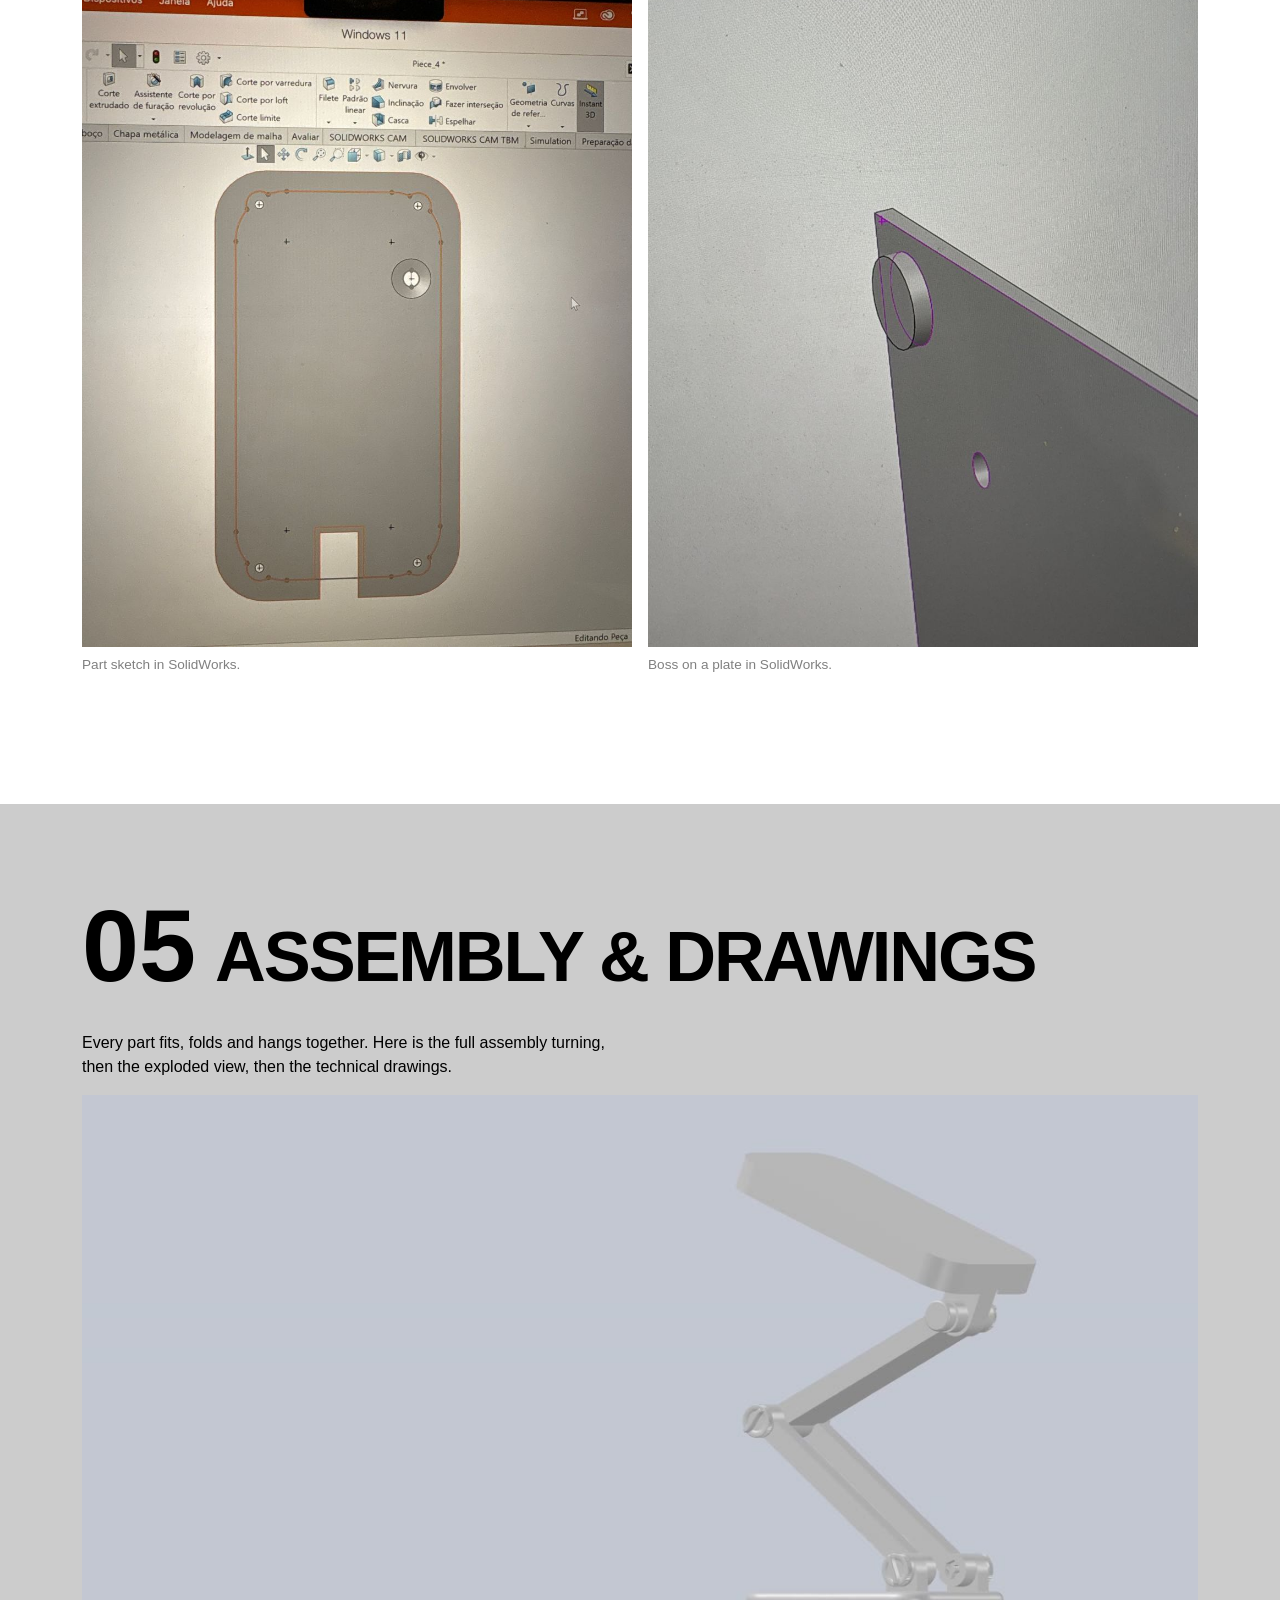
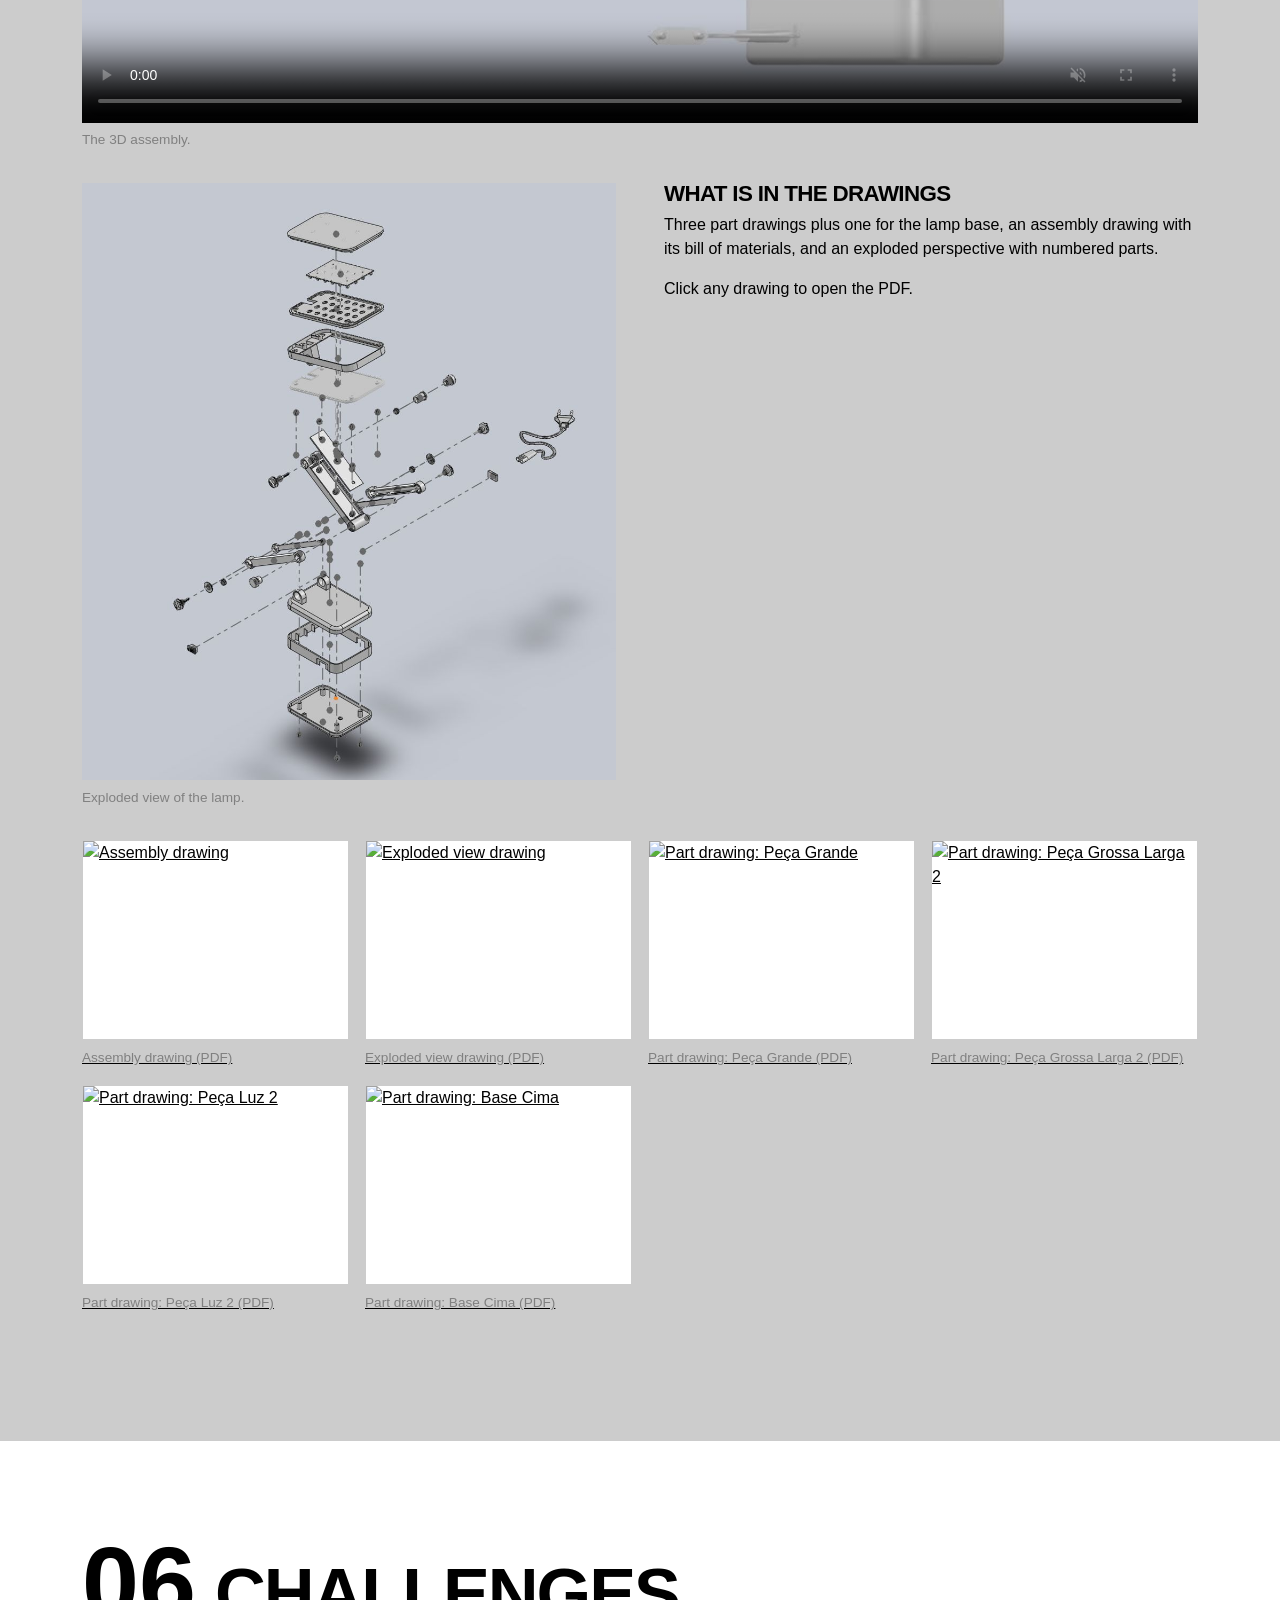
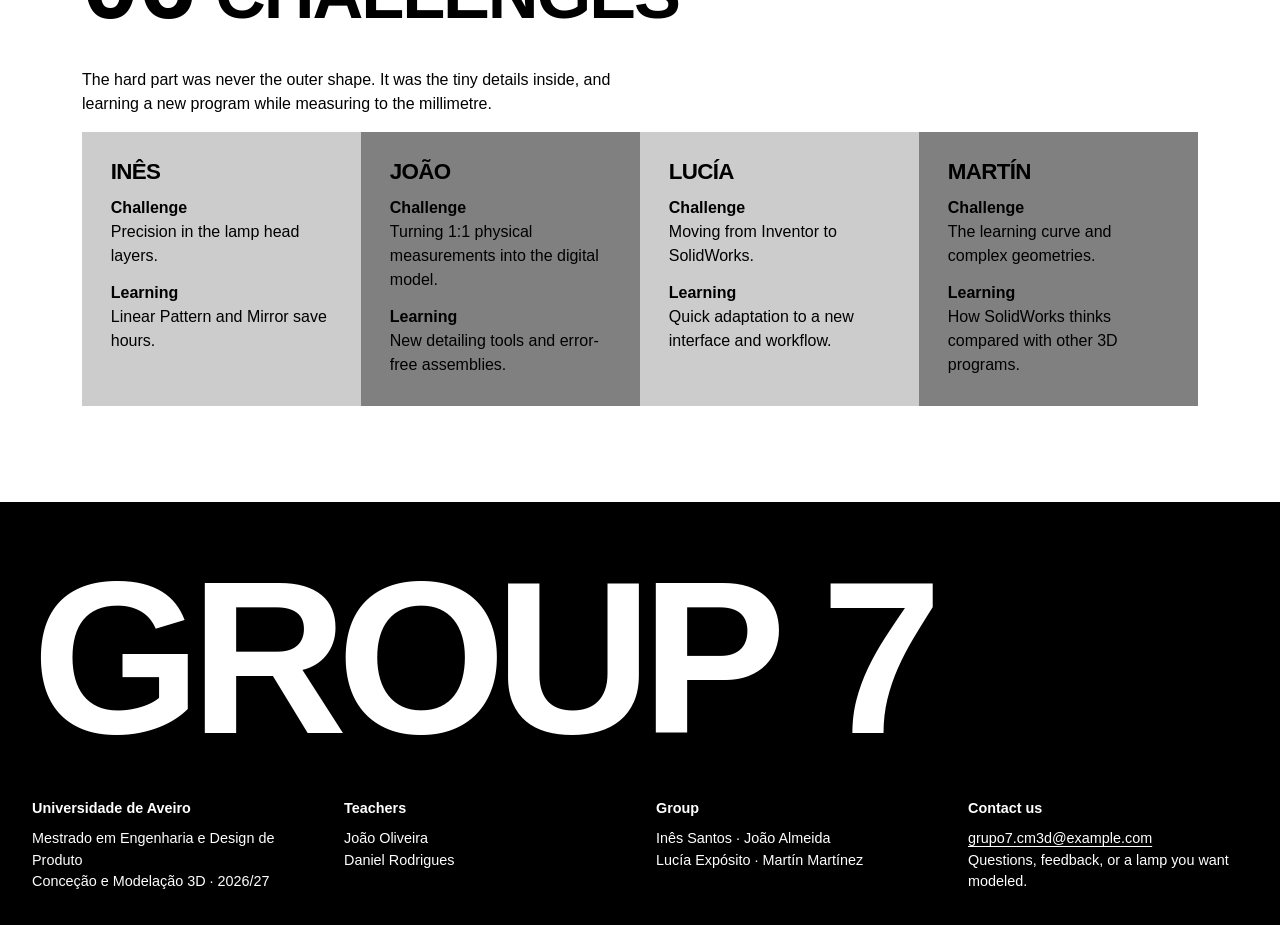
==== commit 328e4d0d: "Update fase1.html" ====
--- a/fase1.html
+++ b/fase1.html
@@ -1,6 +1,6 @@
 <!DOCTYPE html><html lang="en"><head><meta charset="utf-8"><meta name="viewport" content="width=device-width,initial-scale=1"><title>Phase 1 | Group 7 | CM3D</title><link rel="stylesheet" href="style.css"></head><body><header class="nav"><a href="index.html">Group 7 &middot; CM3D</a><nav aria-label="Main"><ul><li><a href="index.html">Home</a></li><li class="dd"><a href="fase1.html" class="on">Phase 1 &#9662;</a><ul><li><a href="fase1.html#s01">01 &nbsp;The object</a></li><li><a href="fase1.html#s02">02 &nbsp;Disassembly</a></li><li><a href="fase1.html#s03">03 &nbsp;Measuring</a></li><li><a href="fase1.html#s04">04 &nbsp;Modeling</a></li><li><a href="fase1.html#s05">05 &nbsp;Assembly & drawings</a></li><li><a href="fase1.html#s06">06 &nbsp;Challenges</a></li></ul></li><li><a href="fase2.html">Phase 2</a></li><li><a href="fase3.html">Phase 3</a></li><li><a href="nosotros.html">About us</a></li></ul></nav></header><main><div class="wrap" style="padding-top:5rem"><p>Phase 1 [M1] &middot; Reverse engineering</p><h1>Phase 1<br><span class="it">Desk lamp</span></h1><p class="sub it">The Illusion of Simplicity...</p></div>
-<section style="padding-top:3rem"><div class="wrap cols"><div><p>Our first object looks as simple as an object can: a foldable white desk lamp with a black frame and a flat, minimal shell.</p><p><b>It is too easy to model.</b> That was the first thing we said. The next weeks proved us wrong.</p></div><figure><img src="img/lamp.jpg" alt="Desk lamp, unfolded. Looks easy." loading="lazy"><figcaption>The lamp we reverse-engineered.</figcaption></figure></div></section><section id="s01" class="grey"><div class="wrap"><div class="big"><span>01</span><h2>The object</h2></div><p>An articulated lamp with 24 LEDs, a reflector, a transparent cover, three arms, hinge pieces, screws, a switch, a power cable and a small driver circuit. Four people, four sets of parts, one assembly to rebuild.</p></div></section><section id="s02"><div class="wrap"><div class="big"><span>02</span><h2>Disassembly</h2></div><p>We took everything apart and sorted it. Far more parts than the outside suggests.</p><figure><img src="img/despiece.jpg" alt="Everything the lamp is made of." loading="lazy"><figcaption>All parts laid out after disassembly.</figcaption></figure><div class="gal"><figure><img src="img/head.jpg" alt="The head" loading="lazy"><figcaption>Head parts.</figcaption></figure><figure><img src="img/base.jpg" alt="The base" loading="lazy"><figcaption>Base parts.</figcaption></figure><figure><img src="img/arms.jpg" alt="The arms" loading="lazy"><figcaption>Arm parts.</figcaption></figure><figure><img src="img/joints.jpg" alt="Joints and cable" loading="lazy"><figcaption>Fitting parts and cable.</figcaption></figure></div></div></section><section id="s03" class="dark"><div class="wrap cols"><div><div class="big"><span>03</span><h2>Measuring</h2></div><p>Everything was measured by hand with a caliper, because the details decide whether the 3D assembly fits. Ribs, screw posts, hinge ends: none of them are visible from outside.</p></div><figure><img src="img/caliper.jpg" alt="Caliper reading, again." loading="lazy"><figcaption>Measuring with a caliper.</figcaption></figure></div><div class="wrap"><div class="gal"><figure><img src="img/ribs.jpg" alt="Inside the base cover: ribs and posts" loading="lazy"><figcaption>Inside of the base cover with ribs and screw posts.</figcaption></figure><figure><img src="img/reflector1.jpg" alt="Reflector: 24 cups to measure" loading="lazy"><figcaption>The chrome reflector.</figcaption></figure><figure><img src="img/reflector2.jpg" alt="Same reflector, same patience" loading="lazy"><figcaption>Reflector seen from another angle.</figcaption></figure></div></div></section><section id="s04"><div class="wrap"><div class="big"><span>04</span><h2>Modeling</h2></div><p>Each part was modeled separately in SolidWorks, more than twenty in total. Some of us came from Inventor, some from a design degree, so the first week was mostly learning how the software thinks.</p><div class="cols" style="margin:2rem 0"><figure><img src="img/lamp.jpg" alt="Real" loading="lazy"><figcaption>The real lamp.</figcaption></figure><figure><img src="img/r07.jpg" alt="Digital" loading="lazy"><figcaption>The SolidWorks assembly.</figcaption></figure></div><div class="gal r"><figure><img src="img/r05.jpg" alt="The head, LEDs included" loading="lazy"><figcaption>Lamp head with LEDs and cover.</figcaption></figure><figure><img src="img/r11.jpg" alt="Base and cable" loading="lazy"><figcaption>Base seen from above with the power cable.</figcaption></figure><figure><img src="img/r02.jpg" alt="Unfolded" loading="lazy"><figcaption>Lamp unfolded, head with LEDs.</figcaption></figure></div><div class="gal"><figure><img src="img/sw1.jpg" alt="Work in progress: sketch and holes" loading="lazy"><figcaption>Part sketch in SolidWorks.</figcaption></figure><figure><img src="img/sw3.jpg" alt="Work in progress: a boss" loading="lazy"><figcaption>Boss on a plate in SolidWorks.</figcaption></figure></div></div></section><section id="s05" class="grey"><div class="wrap"><div class="big"><span>05</span><h2>Assembly &amp; drawings</h2></div><p>Every part fits, folds and hangs together. Here is the full assembly turning, then the exploded view, then the technical drawings.</p><figure><video controls muted loop playsinline preload="metadata" poster="img/assembly_poster.jpg"><source src="img/assembly.mp4" type="video/mp4"></video><figcaption>The 3D assembly.</figcaption></figure><div class="cols" style="margin-top:2rem"><figure><img src="img/r13.jpg" alt="Exploded view" loading="lazy"><figcaption>Exploded view of the lamp.</figcaption></figure><div><h3>What is in the drawings</h3><p>Three part drawings plus one for the lamp base, an assembly drawing with its bill of materials, and an exploded perspective with numbered parts.</p><p>Click any drawing to open the PDF.</p></div></div><div class="gal d"><a href="docs/Assembly_Candeeiro.pdf"><figure><img src="img/d_Assembly_Candeeiro.jpg" alt="Assembly drawing" loading="lazy"><figcaption>Assembly drawing (PDF)</figcaption></figure></a><a href="docs/Vista_Explodida_Candeeiro.pdf"><figure><img src="img/d_Vista_Explodida_Candeeiro.jpg" alt="Exploded view drawing" loading="lazy"><figcaption>Exploded view drawing (PDF)</figcaption></figure></a><a href="docs/Peca_Grande.pdf"><figure><img src="img/d_Peca_Grande.jpg" alt="Part drawing: Peça Grande" loading="lazy"><figcaption>Part drawing: Peça Grande (PDF)</figcaption></figure></a><a href="docs/Peca_Grossa_Larga_2.pdf"><figure><img src="img/d_Peca_Grossa_Larga_2.jpg" alt="Part drawing: Peça Grossa Larga 2" loading="lazy"><figcaption>Part drawing: Peça Grossa Larga 2 (PDF)</figcaption></figure></a><a href="docs/Peca_Luz_2.pdf"><figure><img src="img/d_Peca_Luz_2.jpg" alt="Part drawing: Peça Luz 2" loading="lazy"><figcaption>Part drawing: Peça Luz 2 (PDF)</figcaption></figure></a><a href="docs/Base_Cima.pdf"><figure><img src="img/d_Base_Cima.jpg" alt="Part drawing: Base Cima" loading="lazy"><figcaption>Part drawing: Base Cima (PDF)</figcaption></figure></a></div></div></section><section id="s06"><div class="wrap"><div class="big"><span>06</span><h2>Challenges</h2></div><p>The hard part was never the outer shape. It was the tiny details inside, and learning a new program while measuring to the millimetre.</p><div class="cards"><div class="card"><h3>Inês</h3><b>Challenge</b><p>Precision in the lamp head layers.</p><b>Learning</b><p>Linear Pattern and Mirror save hours.</p></div><div class="card"><h3>João</h3><b>Challenge</b><p>Turning 1:1 physical measurements into the digital model.</p><b>Learning</b><p>New detailing tools and error-free assemblies.</p></div><div class="card"><h3>Lucía</h3><b>Challenge</b><p>Moving from Inventor to SolidWorks.</p><b>Learning</b><p>Quick adaptation to a new interface and workflow.</p></div><div class="card"><h3>Martín</h3><b>Challenge</b><p>The learning curve and complex geometries.</p><b>Learning</b><p>How SolidWorks thinks compared with other 3D programs.</p></div></div></div></section></main><footer><div class="wm">Group 7</div><div class="g">
+<section style="padding-top:3rem"><div class="wrap cols"><div><p>Our first object looks as simple as an object can: a foldable white desk lamp with a black frame and a flat, minimal shell.</p><p><b>It is too easy to model.</b> That was the first thing we said. The next weeks proved us wrong.</p></div><figure><img src="img/lamp.jpg" alt="Desk lamp, unfolded. Looks easy." loading="lazy"><figcaption>The lamp we reverse-engineered.</figcaption></figure></div></section><section id="s01" class="grey"><div class="wrap"><div class="big"><span>01</span><h2>The object</h2></div><p>An articulated lamp with 24 LEDs, a reflector, a transparent cover, three arms, hinge pieces, screws, a switch, a power cable and a small driver circuit. Four people, four sets of parts, one assembly to rebuild.</p></div></section><section id="s02"><div class="wrap"><div class="big"><span>02</span><h2>Disassembly</h2></div><p>We took everything apart and sorted it. Far more parts than the outside suggests.</p><figure><img src="img/despiece.jpg" alt="Everything the lamp is made of." loading="lazy"><figcaption>All parts laid out after disassembly.</figcaption></figure><div class="gal"><figure><img src="img/head.jpg" alt="The head" loading="lazy"><figcaption>Head parts.</figcaption></figure><figure><img src="img/base.jpg" alt="The base" loading="lazy"><figcaption>Base parts.</figcaption></figure><figure><img src="img/arms.jpg" alt="The arms" loading="lazy"><figcaption>Arm parts.</figcaption></figure><figure><img src="img/joints.jpg" alt="Joints and cable" loading="lazy"><figcaption>Fitting parts and cable.</figcaption></figure></div></div></section><section id="s03" class="dark"><div class="wrap cols"><div><div class="big"><span>03</span><h2>Measuring</h2></div><p>Everything was measured by hand with a caliper, because the details decide whether the 3D assembly fits. Ribs, screw posts, hinge ends: none of them are visible from outside.</p></div><figure><img src="img/caliper.jpg" alt="Caliper reading, again." loading="lazy"><figcaption>Measuring with a caliper.</figcaption></figure></div><div class="wrap"><div class="gal"><figure><img src="img/ribs.jpg" alt="Inside the base cover: ribs and posts" loading="lazy"><figcaption>Inside of the light part cover with ribs and screw posts.</figcaption></figure><figure><img src="img/reflector1.jpg" alt="Reflector: 24 cups to measure" loading="lazy"><figcaption>The chrome reflector.</figcaption></figure><figure><img src="img/reflector2.jpg" alt="Same reflector, same patience" loading="lazy"><figcaption>Reflector seen from another angle.</figcaption></figure></div></div></section><section id="s04"><div class="wrap"><div class="big"><span>04</span><h2>Modeling</h2></div><p>Each part was modeled separately in SolidWorks, more than twenty in total. Some of us came from Inventor, some from a design degree, so the first week was mostly learning how the software thinks.</p><div class="cols" style="margin:2rem 0"><figure><img src="img/lamp.jpg" alt="Real" loading="lazy"><figcaption>The real lamp.</figcaption></figure><figure><img src="img/r07.jpg" alt="Digital" loading="lazy"><figcaption>The SolidWorks assembly.</figcaption></figure></div><div class="gal r"><figure><img src="img/r05.jpg" alt="The head, LEDs included" loading="lazy"><figcaption>Lamp head with LEDs and cover.</figcaption></figure><figure><img src="img/r11.jpg" alt="Base and cable" loading="lazy"><figcaption>Base seen from above with the power cable.</figcaption></figure><figure><img src="img/r02.jpg" alt="Unfolded" loading="lazy"><figcaption>Lamp unfolded, head with LEDs.</figcaption></figure></div><div class="gal"><figure><img src="img/sw1.jpg" alt="Work in progress: sketch and holes" loading="lazy"><figcaption>Part sketch in SolidWorks.</figcaption></figure><figure><img src="img/sw3.jpg" alt="Work in progress: a boss" loading="lazy"><figcaption>Boss on a plate in SolidWorks.</figcaption></figure></div></div></section><section id="s05" class="grey"><div class="wrap"><div class="big"><span>05</span><h2>Assembly &amp; drawings</h2></div><p>Every part fits, folds and hangs together. Here is the full assembly turning, then the exploded view, then the technical drawings.</p><figure><video controls muted loop playsinline preload="metadata" poster="img/assembly_poster.jpg"><source src="img/assembly.mp4" type="video/mp4"></video><figcaption>The 3D assembly.</figcaption></figure><div class="cols" style="margin-top:2rem"><figure><img src="img/r13.jpg" alt="Exploded view" loading="lazy"><figcaption>Exploded view of the lamp.</figcaption></figure><div><h3>What is in the drawings</h3><p>Three part drawings plus one for the lamp base, an assembly drawing with its bill of materials, and an exploded perspective with numbered parts.</p><p>Click any drawing to open the PDF.</p></div></div><div class="gal d"><a href="docs/Assembly_Candeeiro.pdf"><figure><img src="img/d_Assembly_Candeeiro.jpg" alt="Assembly drawing" loading="lazy"><figcaption>Assembly drawing (PDF)</figcaption></figure></a><a href="docs/Vista_Explodida_Candeeiro.pdf"><figure><img src="img/d_Vista_Explodida_Candeeiro.jpg" alt="Exploded view drawing" loading="lazy"><figcaption>Exploded view drawing (PDF)</figcaption></figure></a><a href="docs/Peca_Grande.pdf"><figure><img src="img/d_Peca_Grande.jpg" alt="Part drawing: Peça Grande" loading="lazy"><figcaption>Part drawing: Peça Grande (PDF)</figcaption></figure></a><a href="docs/Peca_Grossa_Larga_2.pdf"><figure><img src="img/d_Peca_Grossa_Larga_2.jpg" alt="Part drawing: Peça Grossa Larga 2" loading="lazy"><figcaption>Part drawing: Peça Grossa Larga 2 (PDF)</figcaption></figure></a><a href="docs/Peca_Luz_2.pdf"><figure><img src="img/d_Peca_Luz_2.jpg" alt="Part drawing: Peça Luz 2" loading="lazy"><figcaption>Part drawing: Peça Luz 2 (PDF)</figcaption></figure></a><a href="docs/Base_Cima.pdf"><figure><img src="img/d_Base_Cima.jpg" alt="Part drawing: Base Cima" loading="lazy"><figcaption>Part drawing: Base Cima (PDF)</figcaption></figure></a></div></div></section><section id="s06"><div class="wrap"><div class="big"><span>06</span><h2>Challenges</h2></div><p>The hard part was never the outer shape. It was the tiny details inside, and learning a new program while measuring to the millimetre.</p><div class="cards"><div class="card"><h3>Inês</h3><b>Challenge</b><p>Precision in the lamp head layers.</p><b>Learning</b><p>Linear Pattern and Mirror save hours.</p></div><div class="card"><h3>João</h3><b>Challenge</b><p>Turning 1:1 physical measurements into the digital model.</p><b>Learning</b><p>New detailing tools and error-free assemblies.</p></div><div class="card"><h3>Lucía</h3><b>Challenge</b><p>Moving from Inventor to SolidWorks.</p><b>Learning</b><p>Quick adaptation to a new interface and workflow.</p></div><div class="card"><h3>Martín</h3><b>Challenge</b><p>The learning curve and complex geometries.</p><b>Learning</b><p>How SolidWorks thinks compared with other 3D programs.</p></div></div></div></section></main><footer><div class="wm">Group 7</div><div class="g">
 <div><h4>Universidade de Aveiro</h4>Mestrado em Engenharia e Design de Produto<br>Conceção e Modelação 3D &middot; 2026/27</div>
 <div><h4>Teachers</h4>João Oliveira<br>Daniel Rodrigues</div>
 <div><h4>Group</h4>Inês Santos &middot; João Almeida<br>Lucía Expósito &middot; Martín Martínez</div>
-<div><h4>Contact us</h4><a href="mailto:grupo7.cm3d@example.com">grupo7.cm3d@example.com</a><br>Questions, feedback, or a lamp you want modeled.</div></div></footer></body></html>+<div><h4>Contact us</h4><a href="mailto:grupo7.cm3d@example.com">grupo7.cm3d@example.com</a><br>Questions, feedback, or a lamp you want modeled.</div></div></footer></body></html>
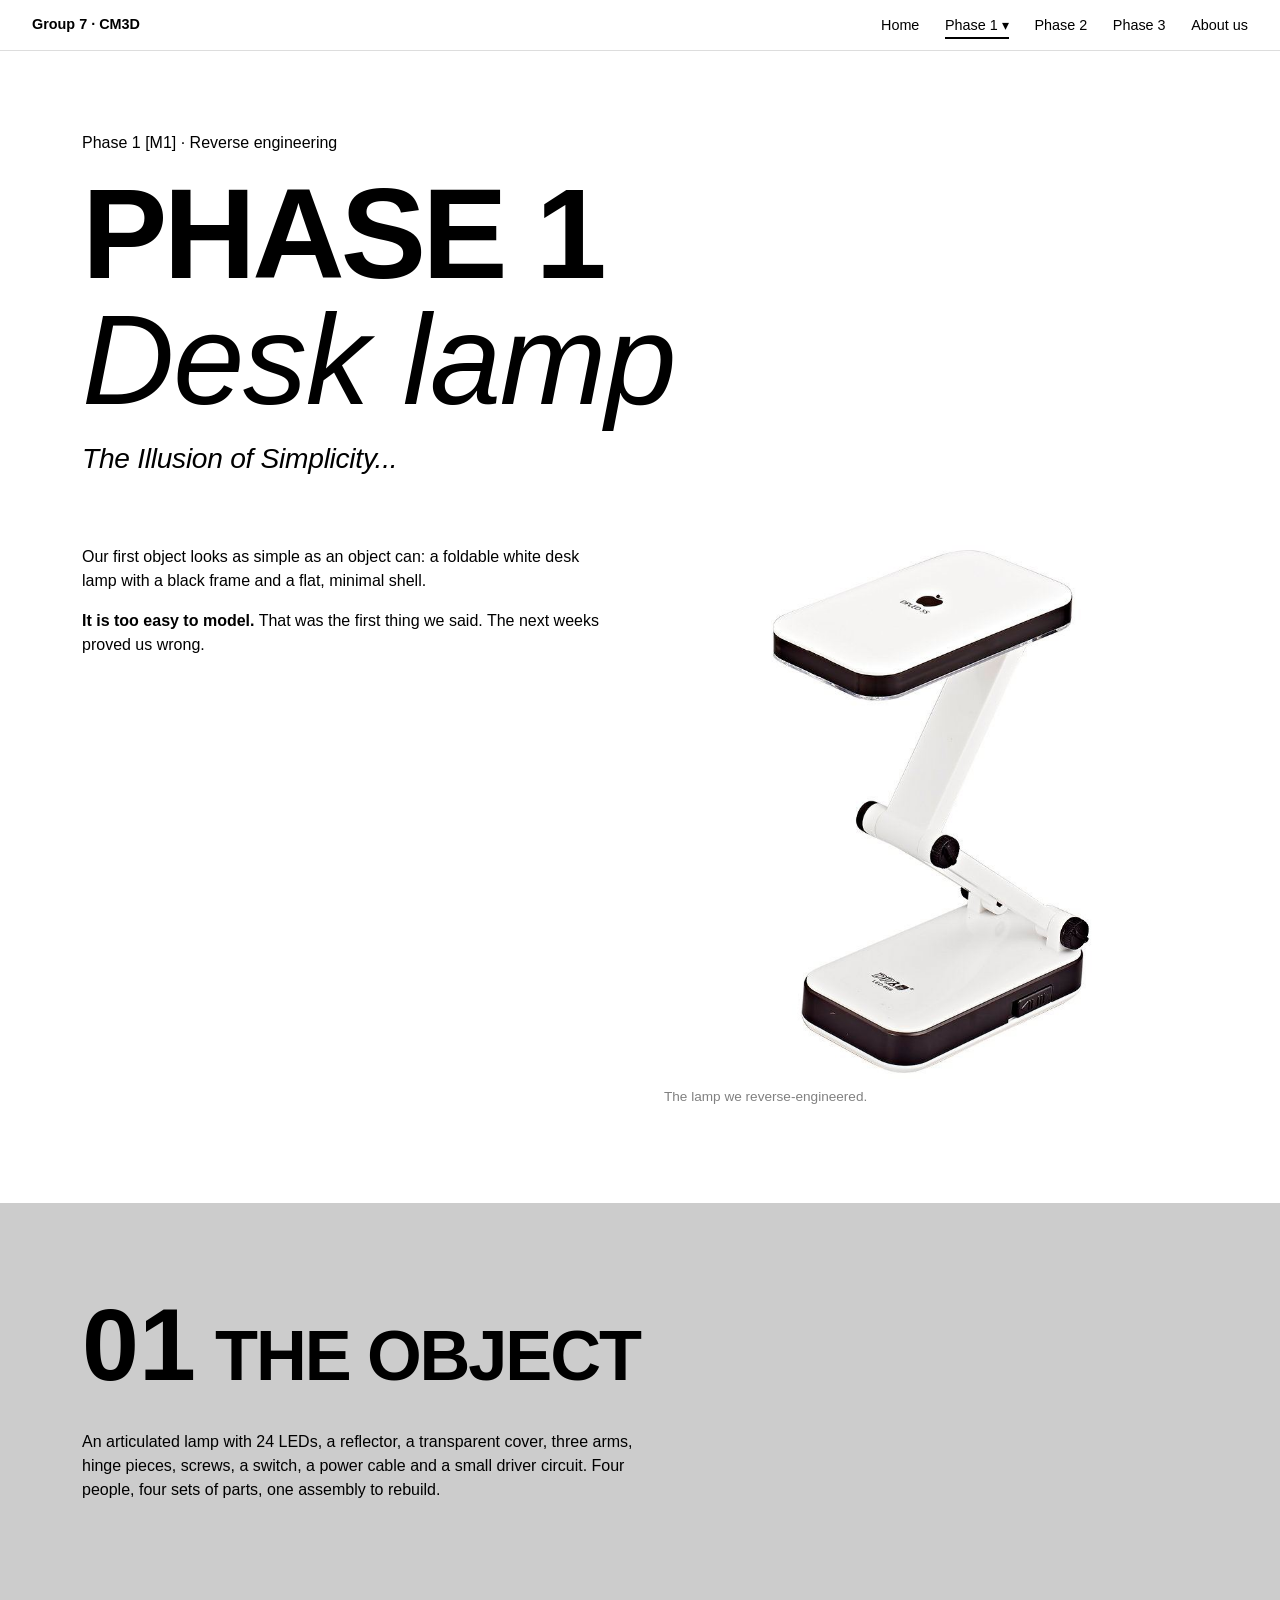
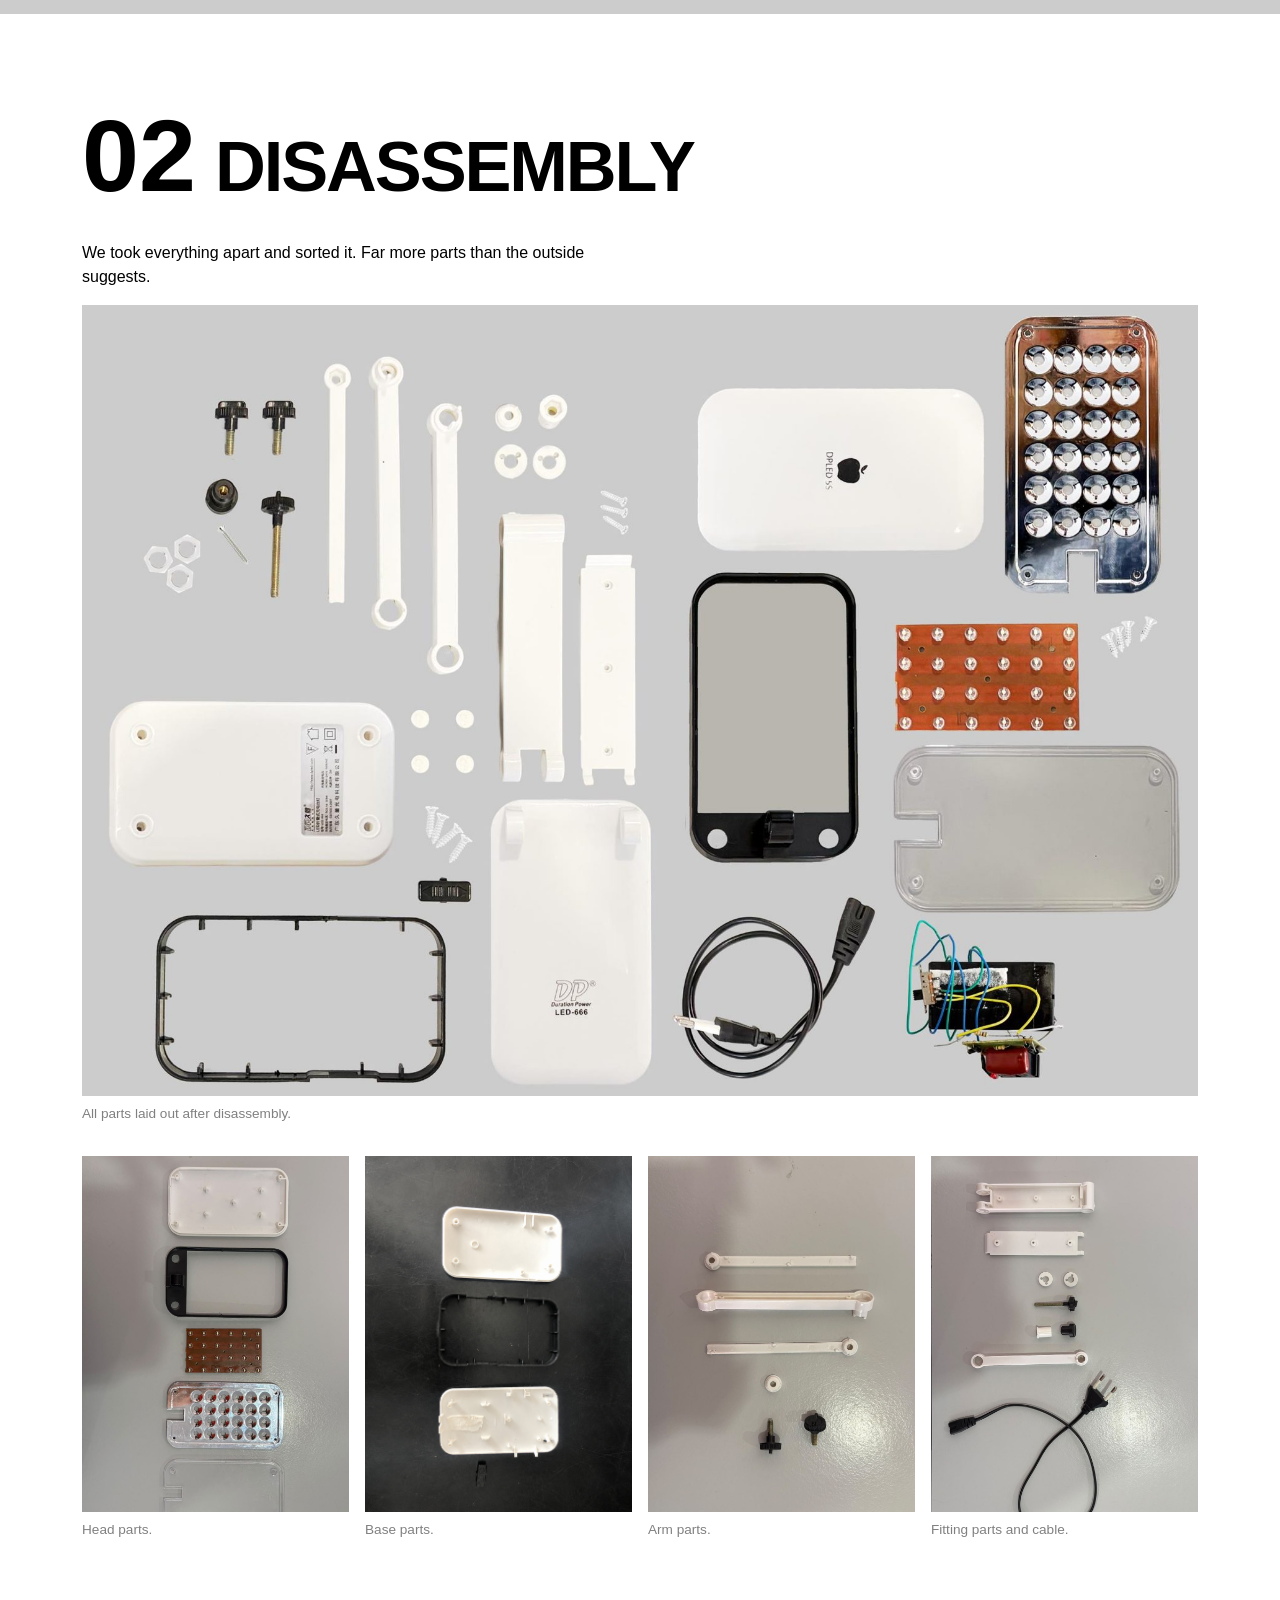
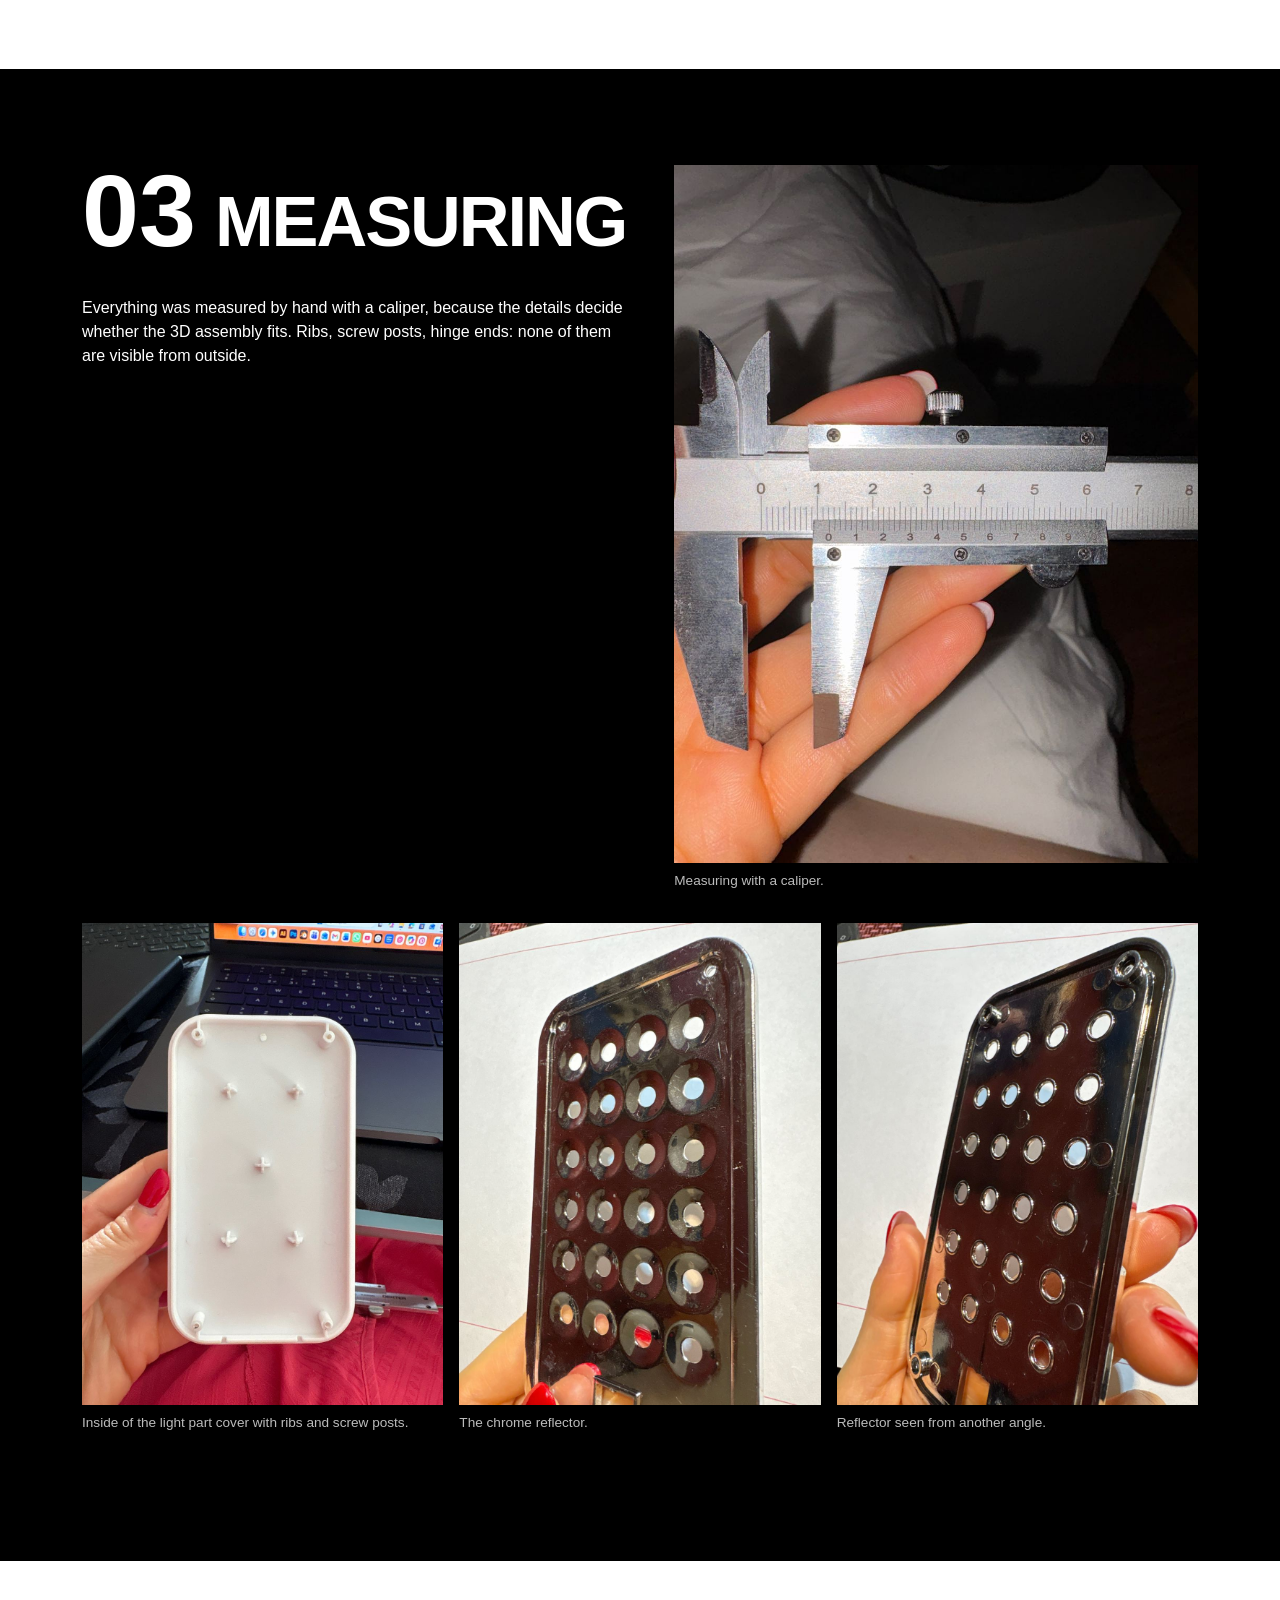
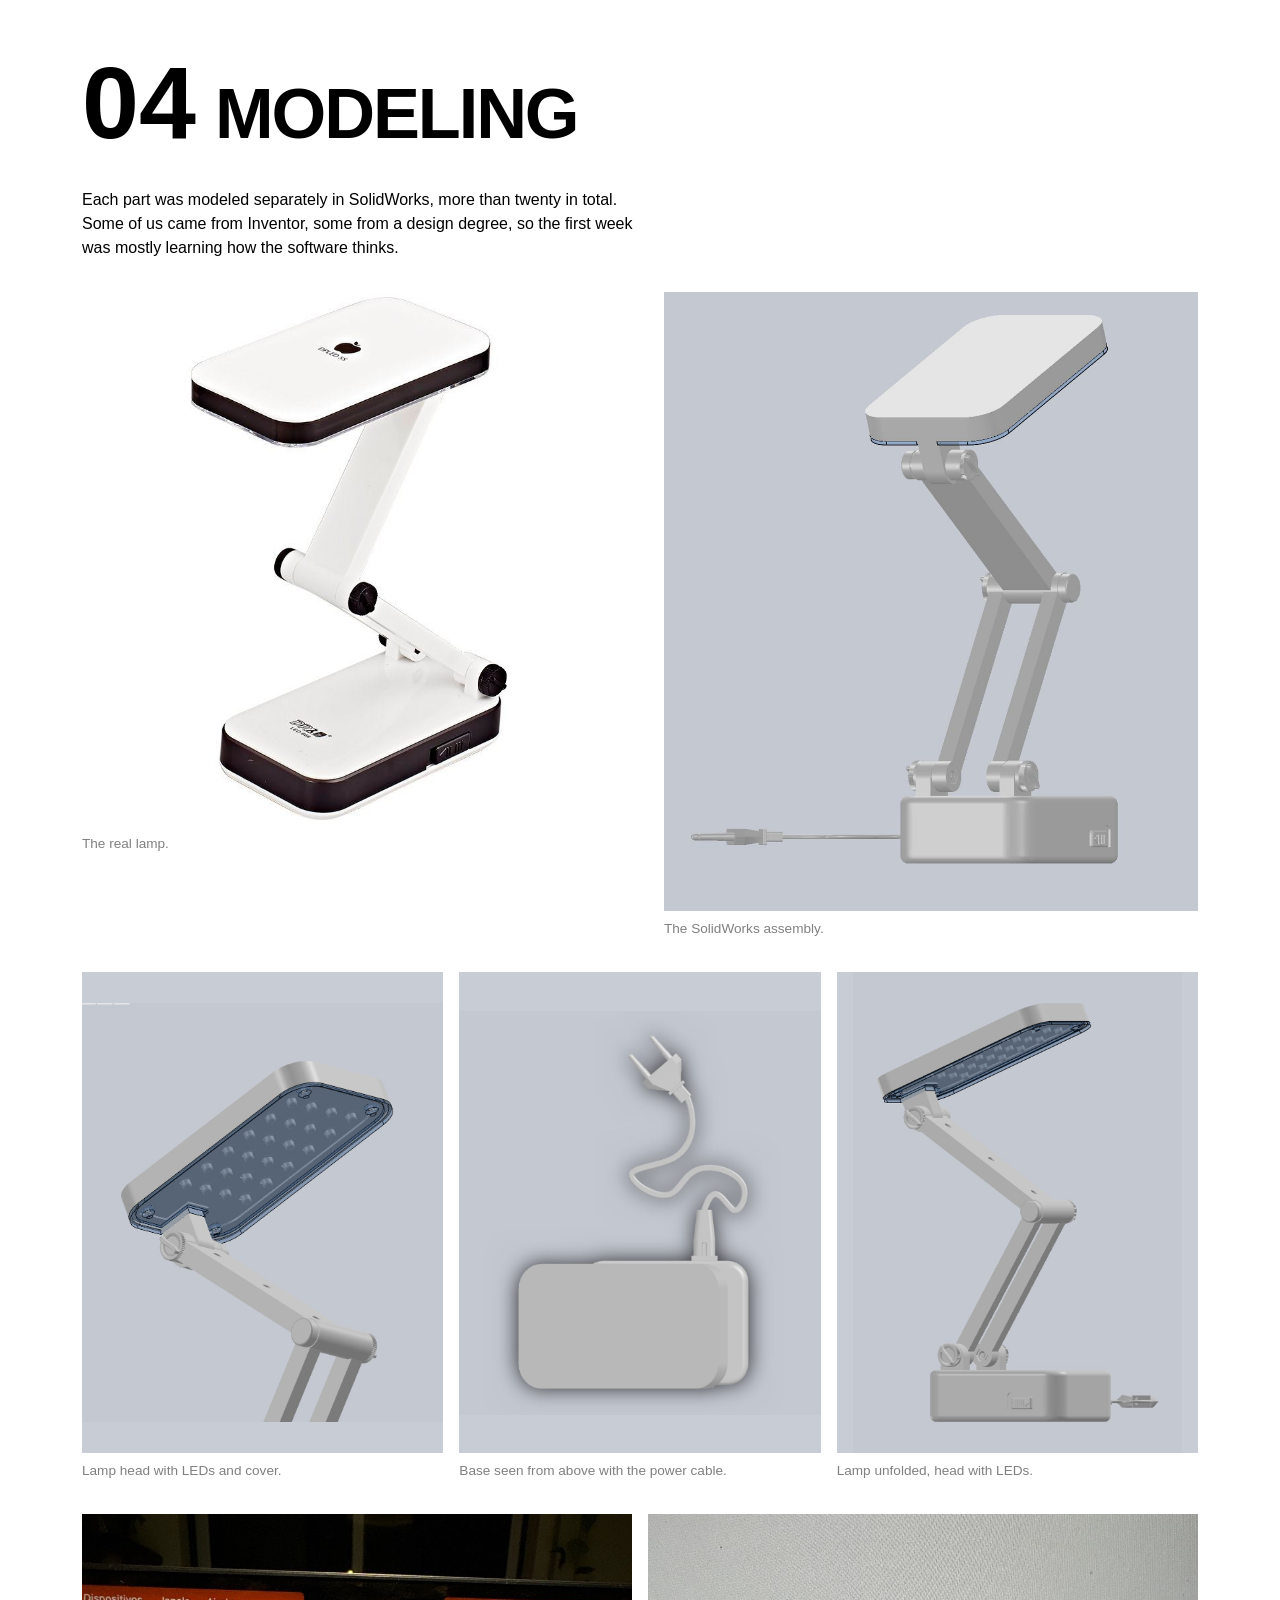
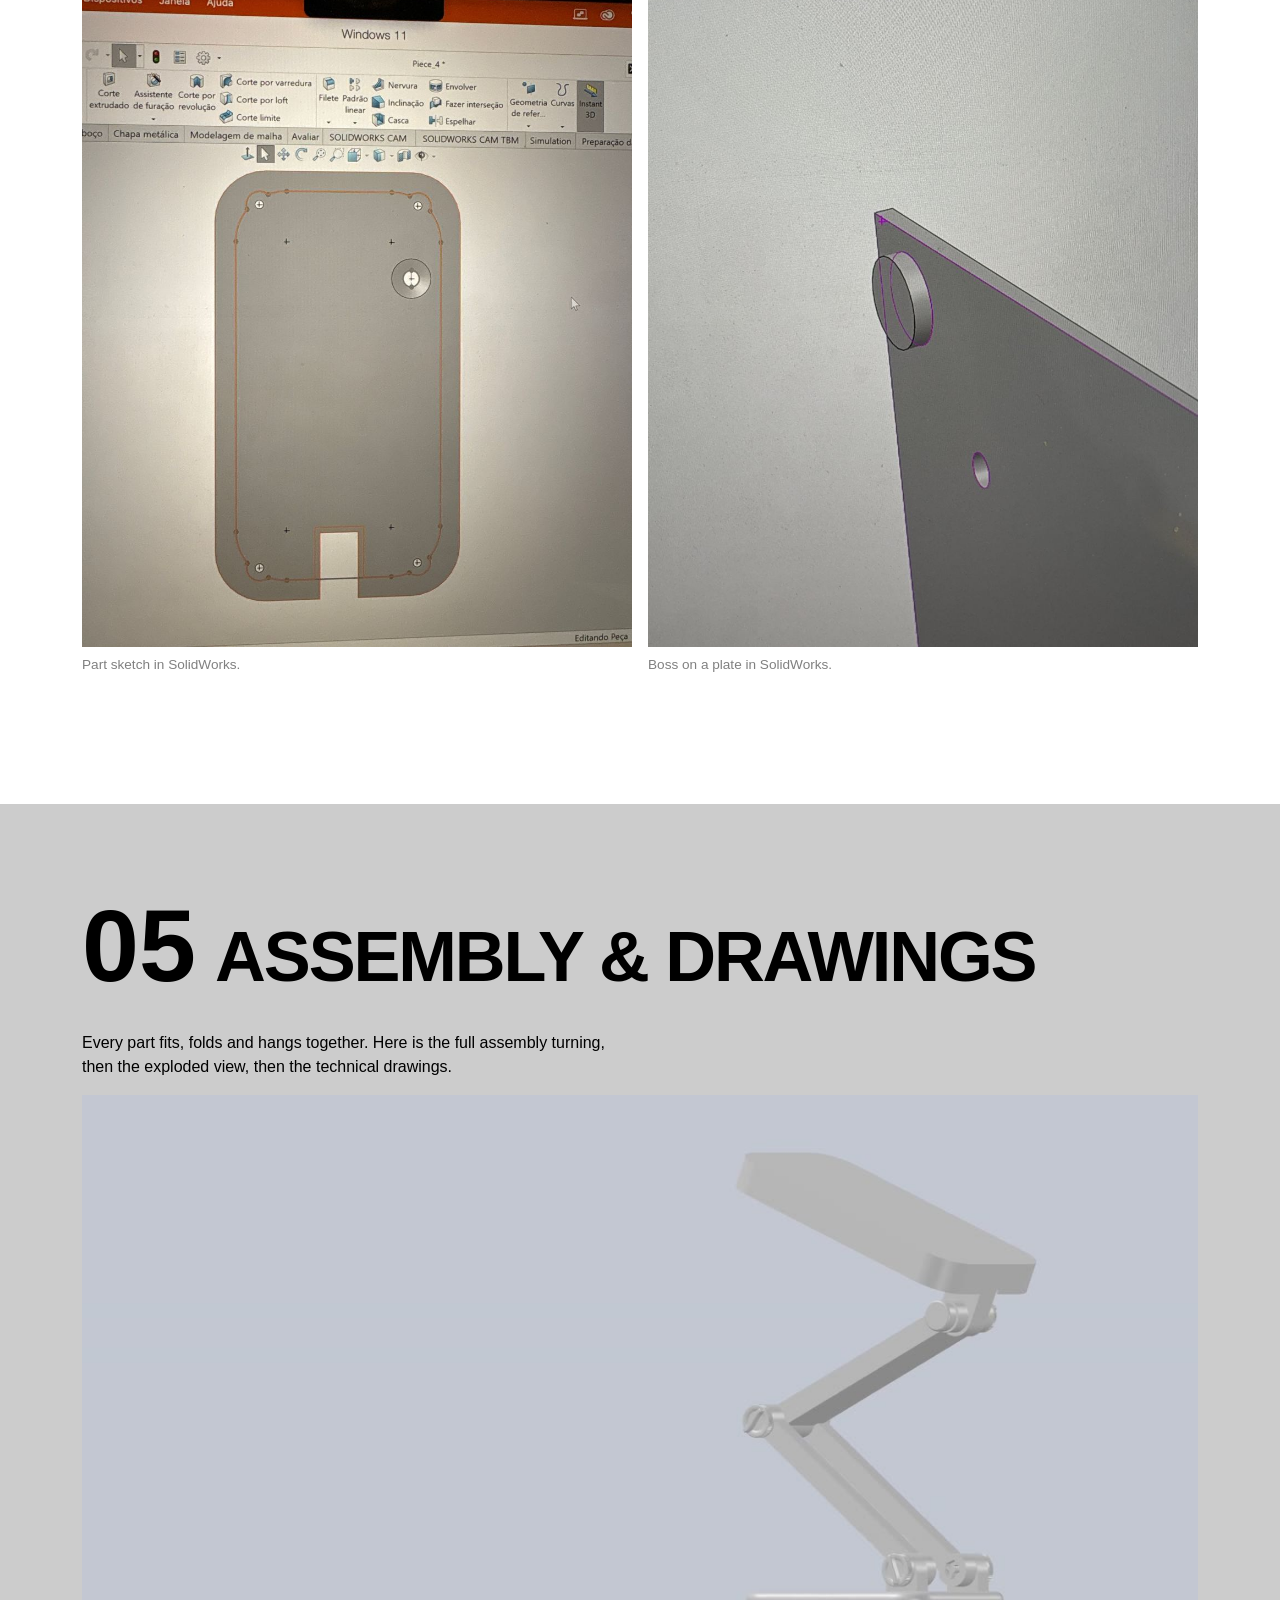
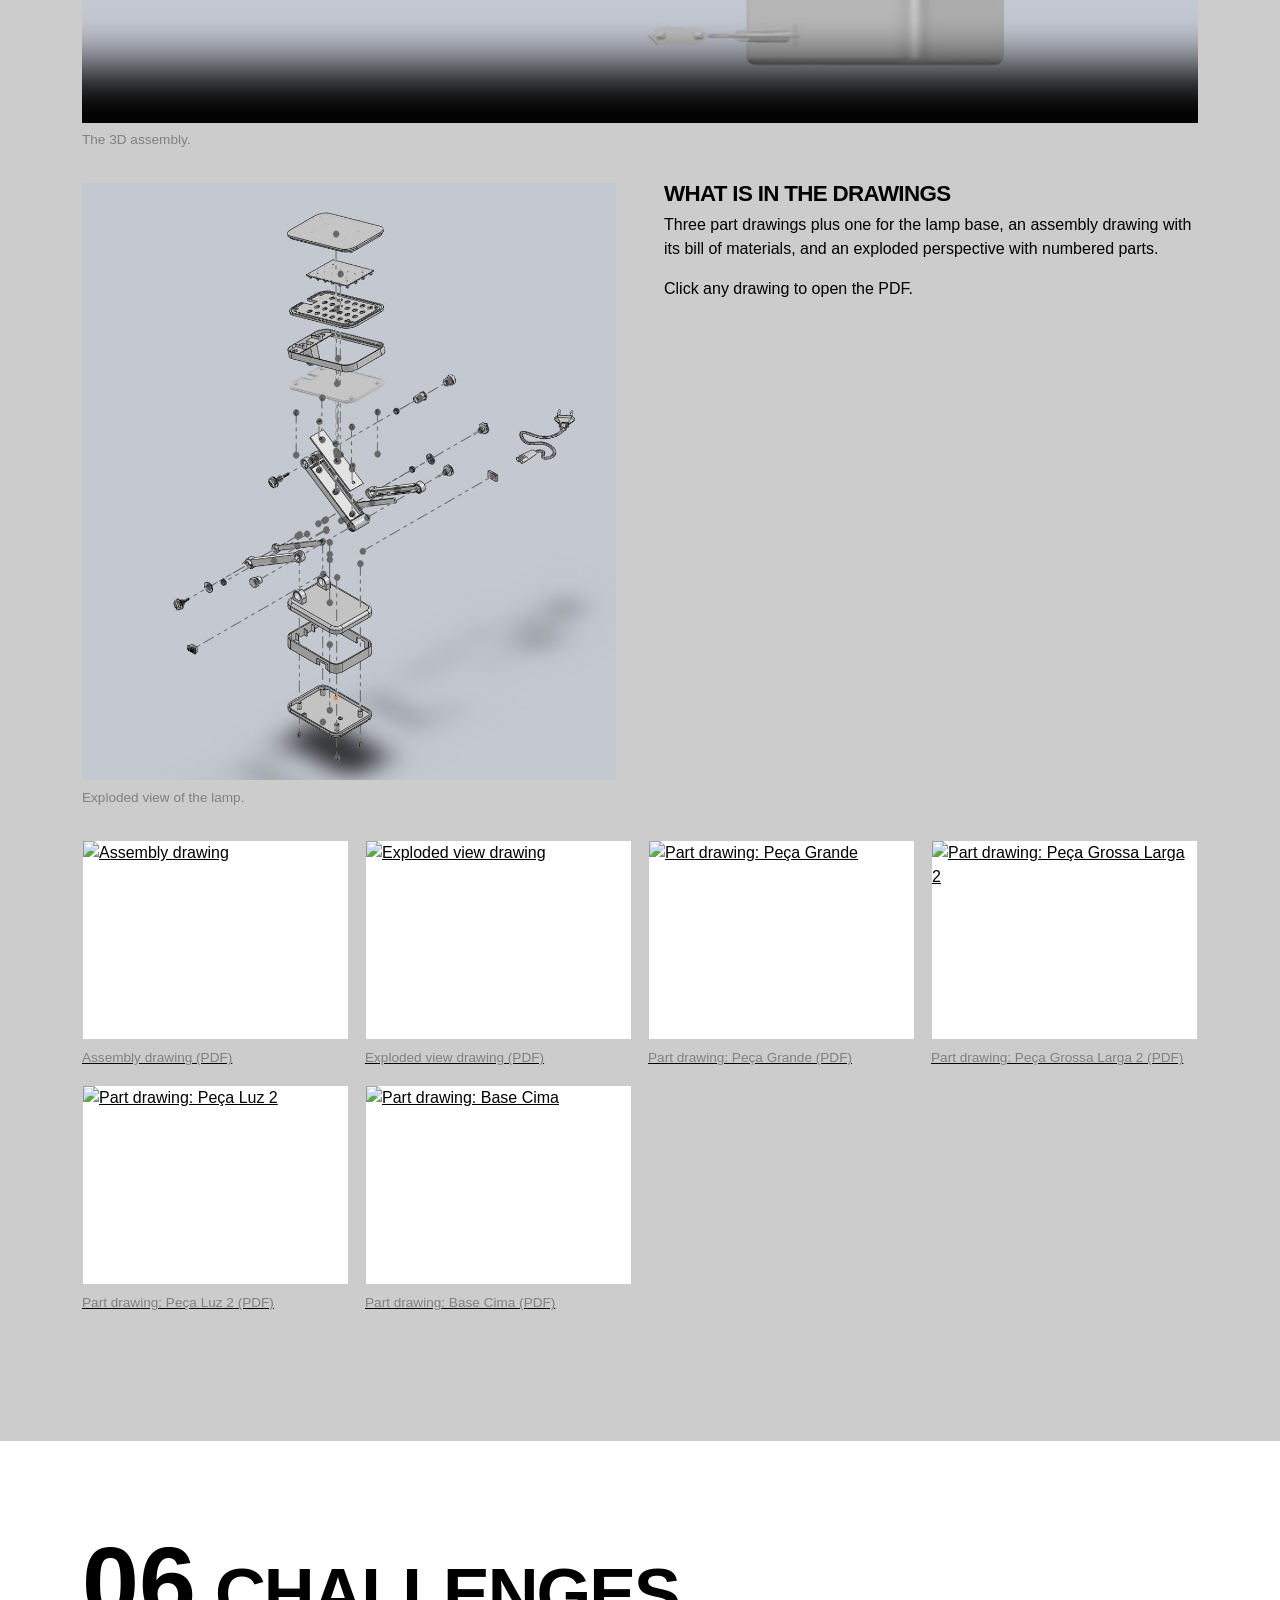
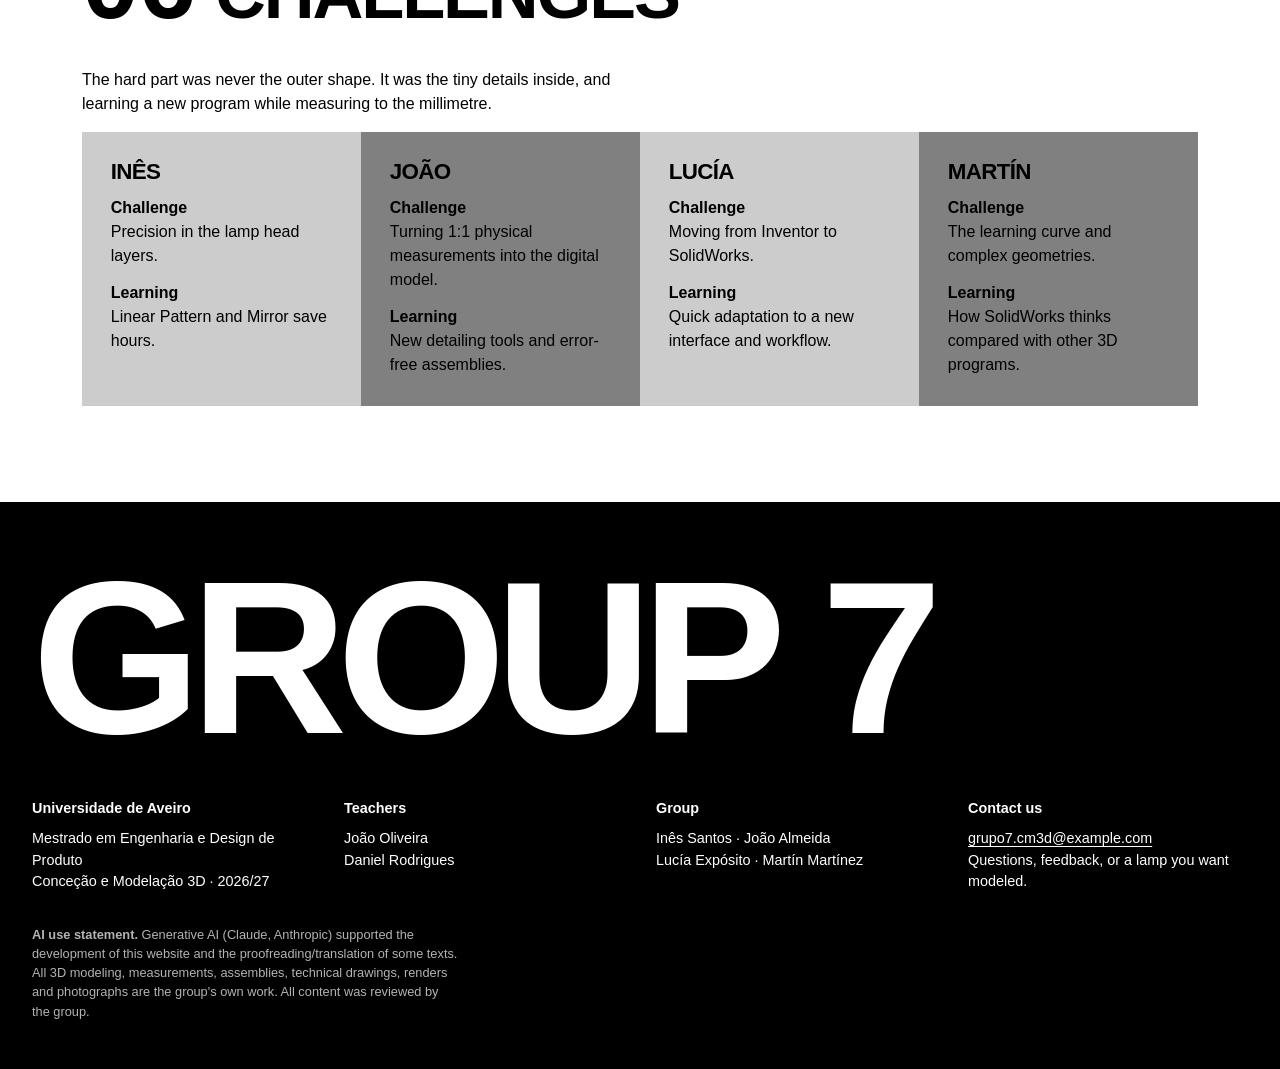
==== commit b7ec9d01: "Update fase1.html" ====
--- a/fase1.html
+++ b/fase1.html
@@ -3,4 +3,6 @@
 <div><h4>Universidade de Aveiro</h4>Mestrado em Engenharia e Design de Produto<br>Conceção e Modelação 3D &middot; 2026/27</div>
 <div><h4>Teachers</h4>João Oliveira<br>Daniel Rodrigues</div>
 <div><h4>Group</h4>Inês Santos &middot; João Almeida<br>Lucía Expósito &middot; Martín Martínez</div>
-<div><h4>Contact us</h4><a href="mailto:grupo7.cm3d@example.com">grupo7.cm3d@example.com</a><br>Questions, feedback, or a lamp you want modeled.</div></div></footer></body></html>
+<div><h4>Contact us</h4><a href="mailto:grupo7.cm3d@example.com">grupo7.cm3d@example.com</a><br>Questions, feedback, or a lamp you want modeled.</div></div>
+<p style="font-size:0.8rem; opacity:0.7; max-width:60ch; margin-top:2rem;"><strong>AI use statement.</strong> Generative AI (Claude, Anthropic) supported the development of this website and the proofreading/translation of some texts. All 3D modeling, measurements, assemblies, technical drawings, renders and photographs are the group's own work. All content was reviewed by the group.</p>
+</footer></body></html>
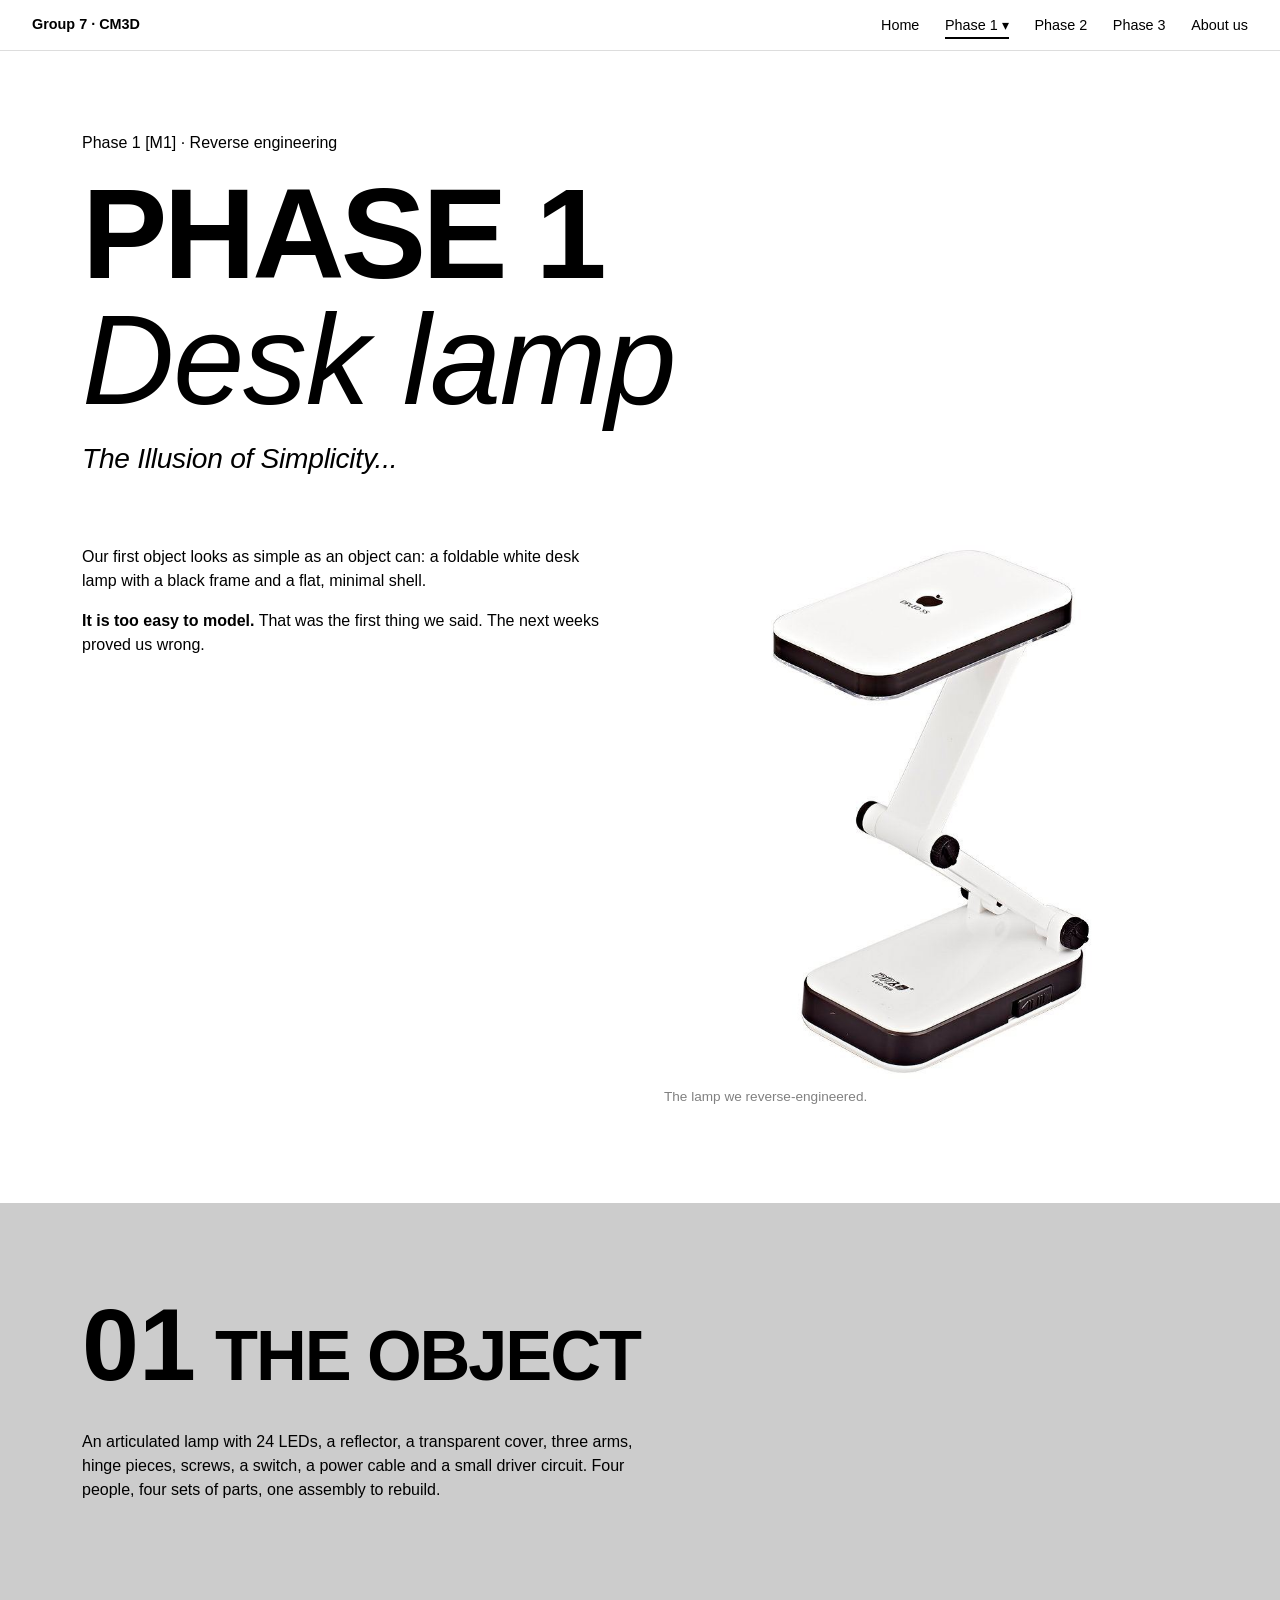
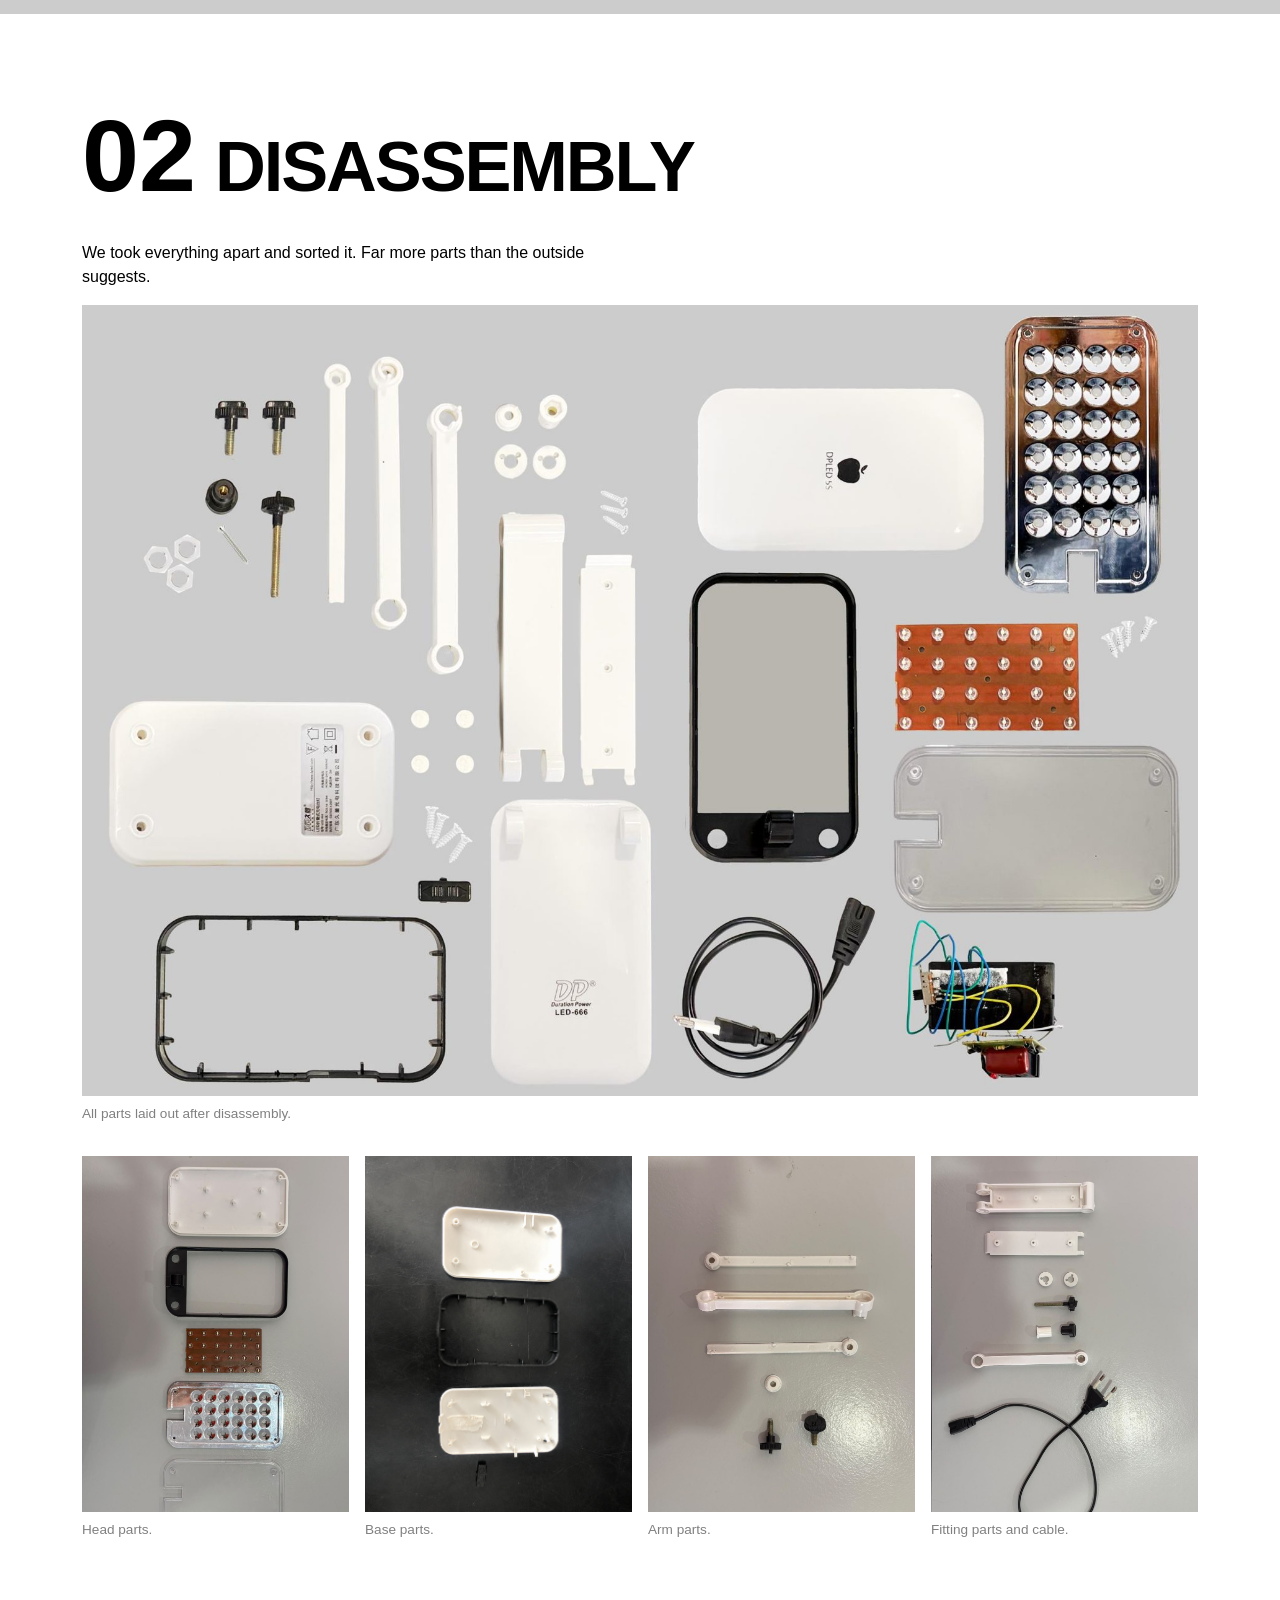
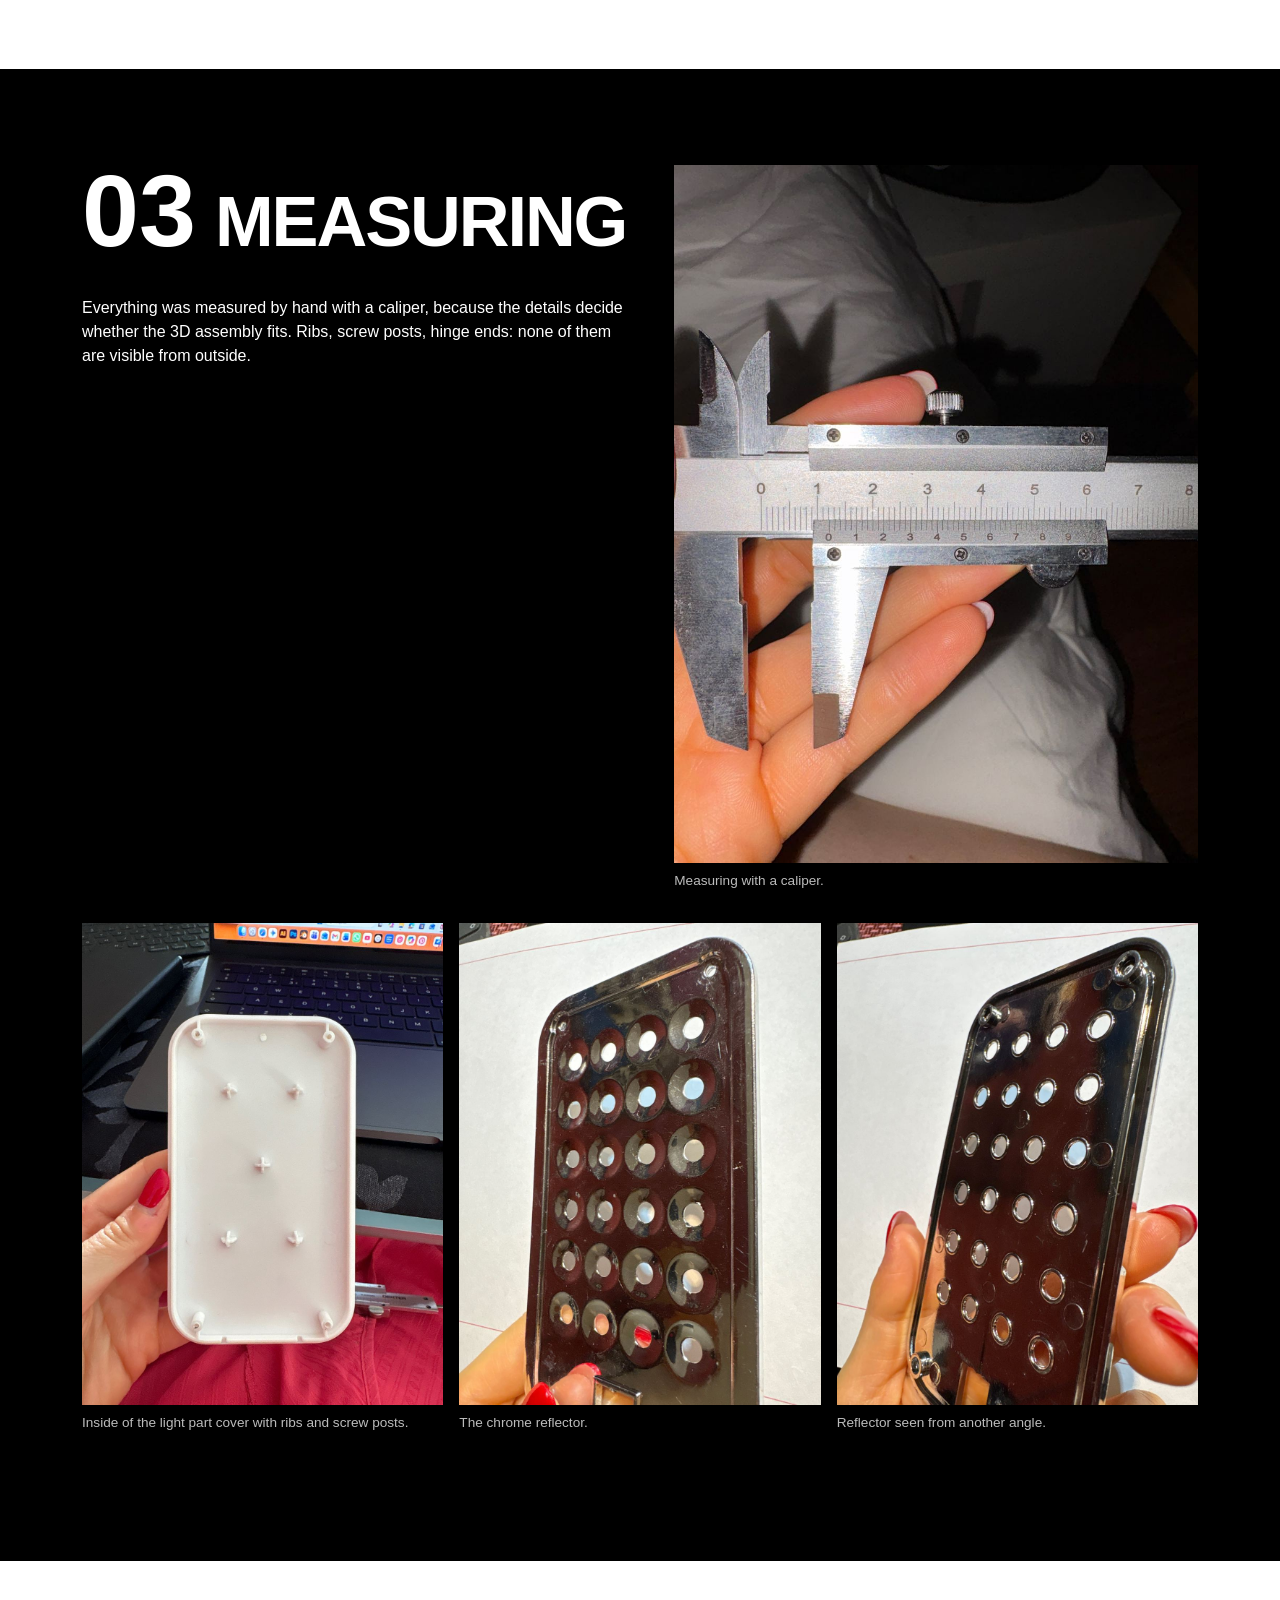
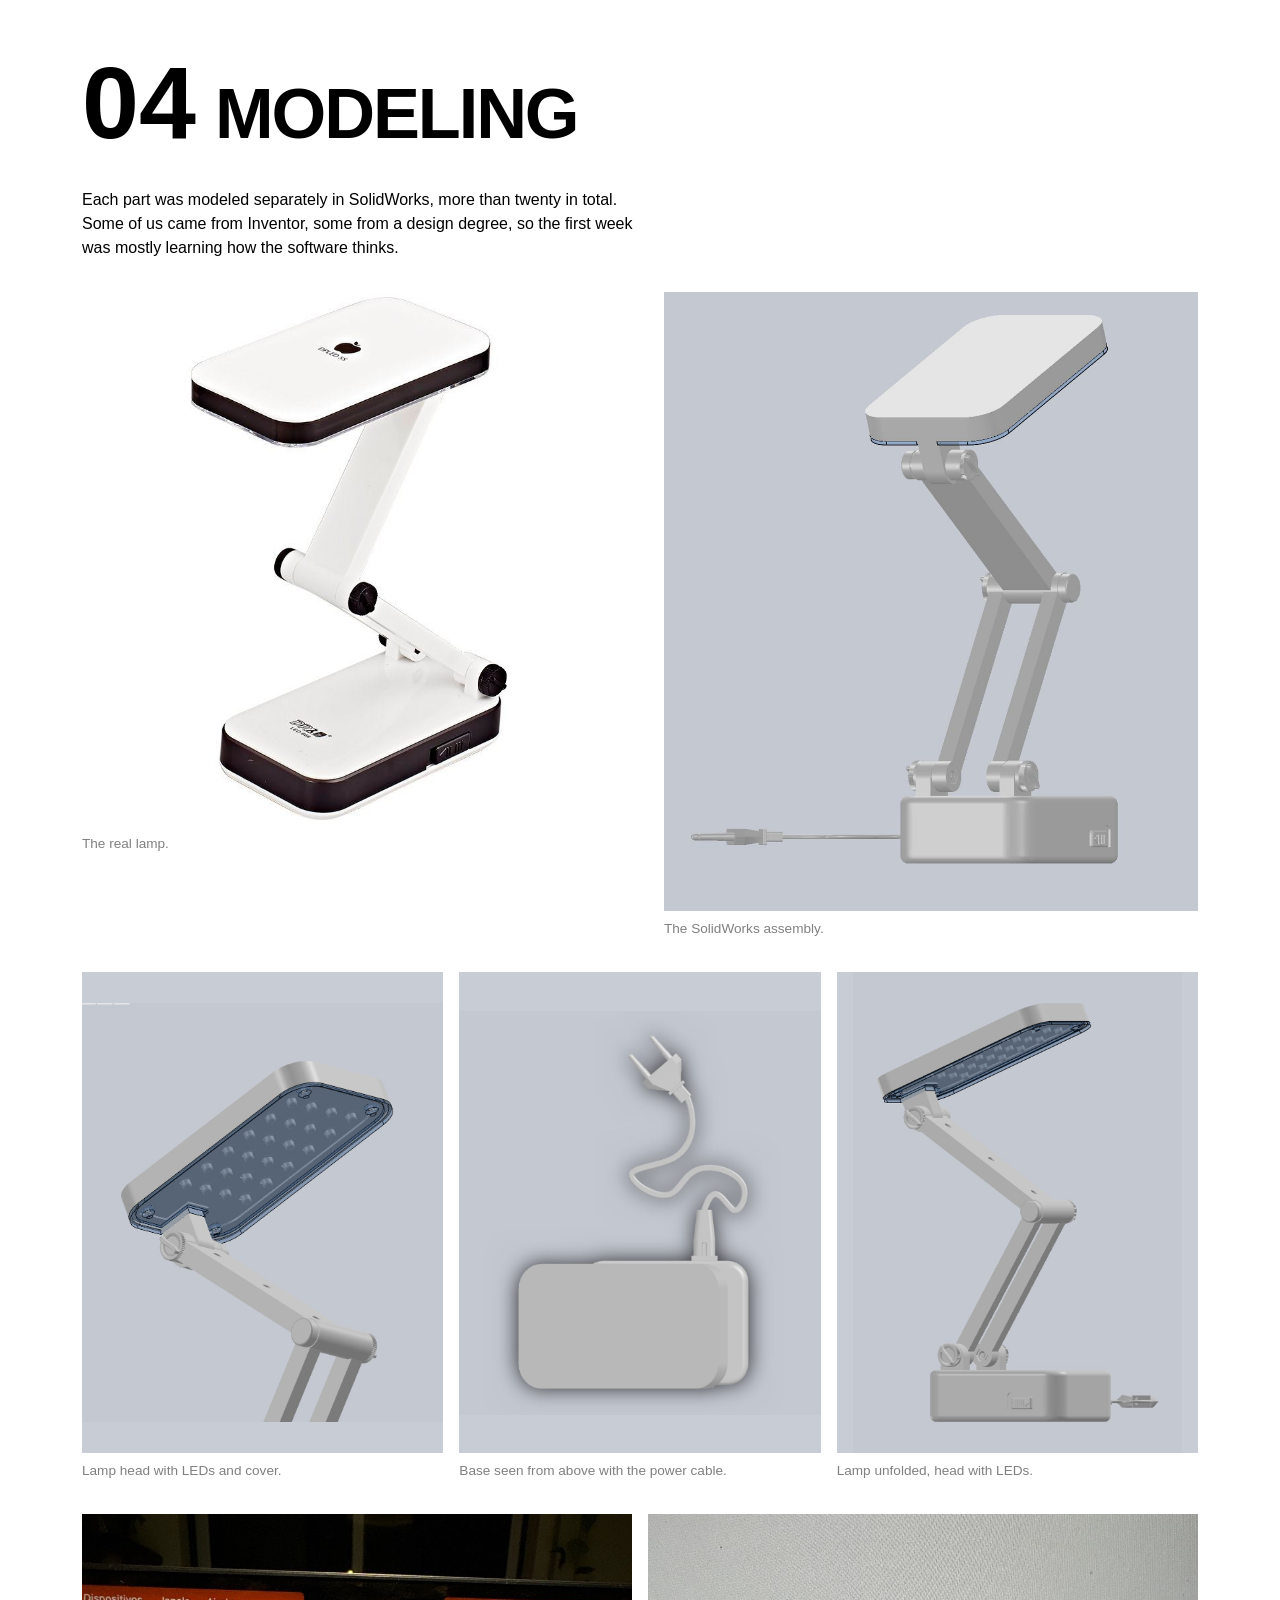
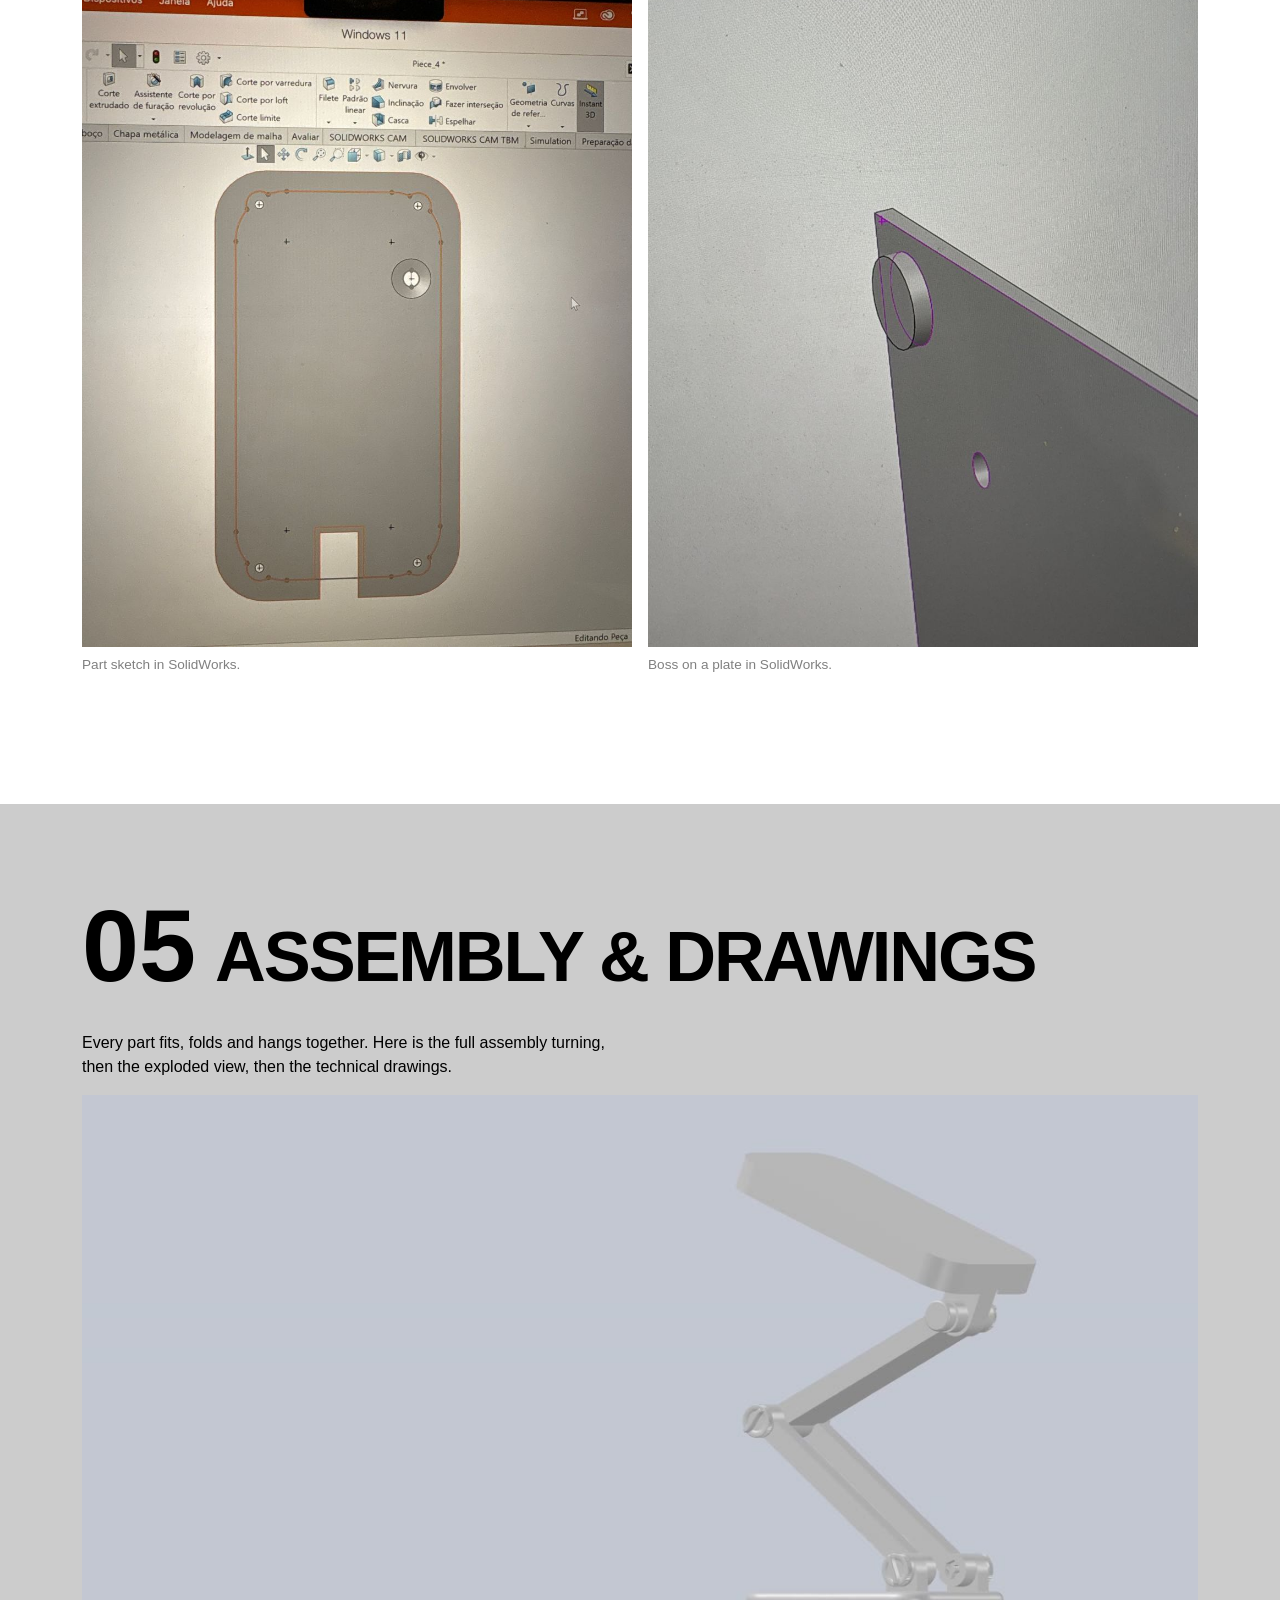
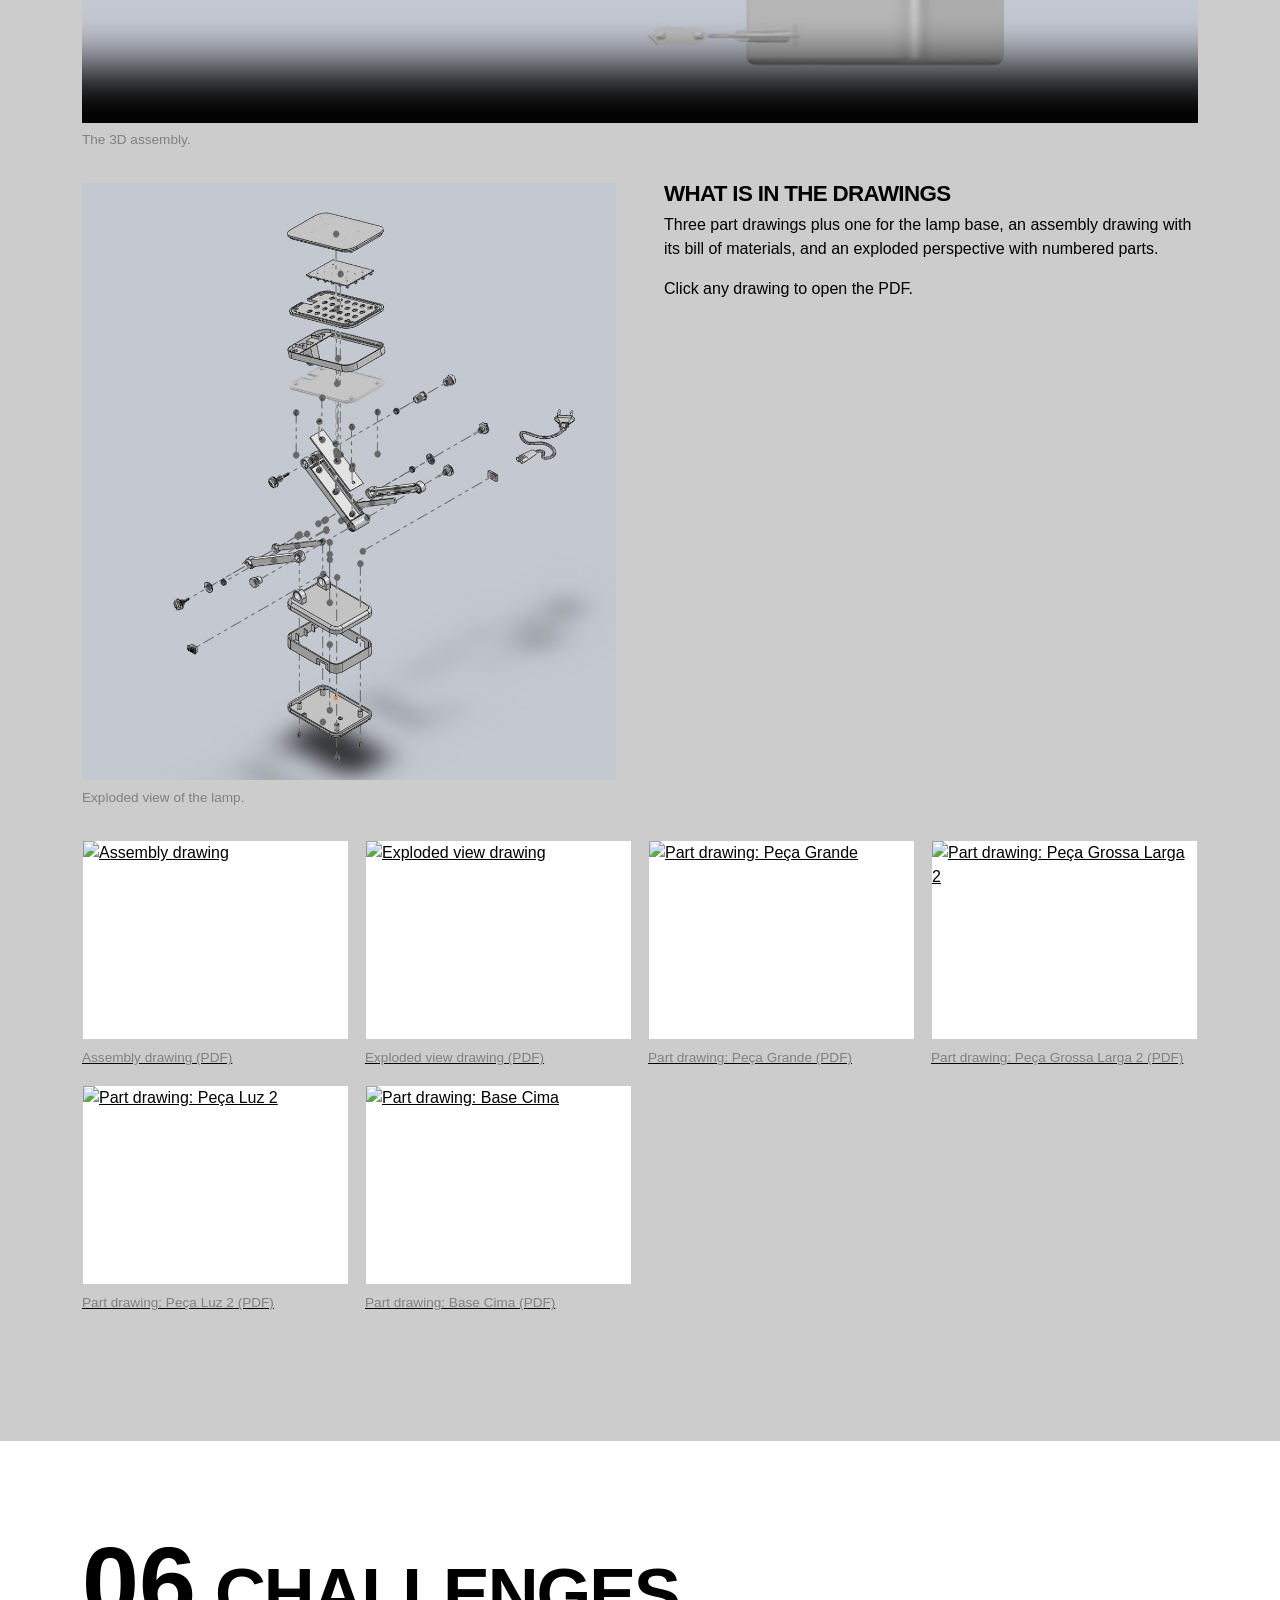
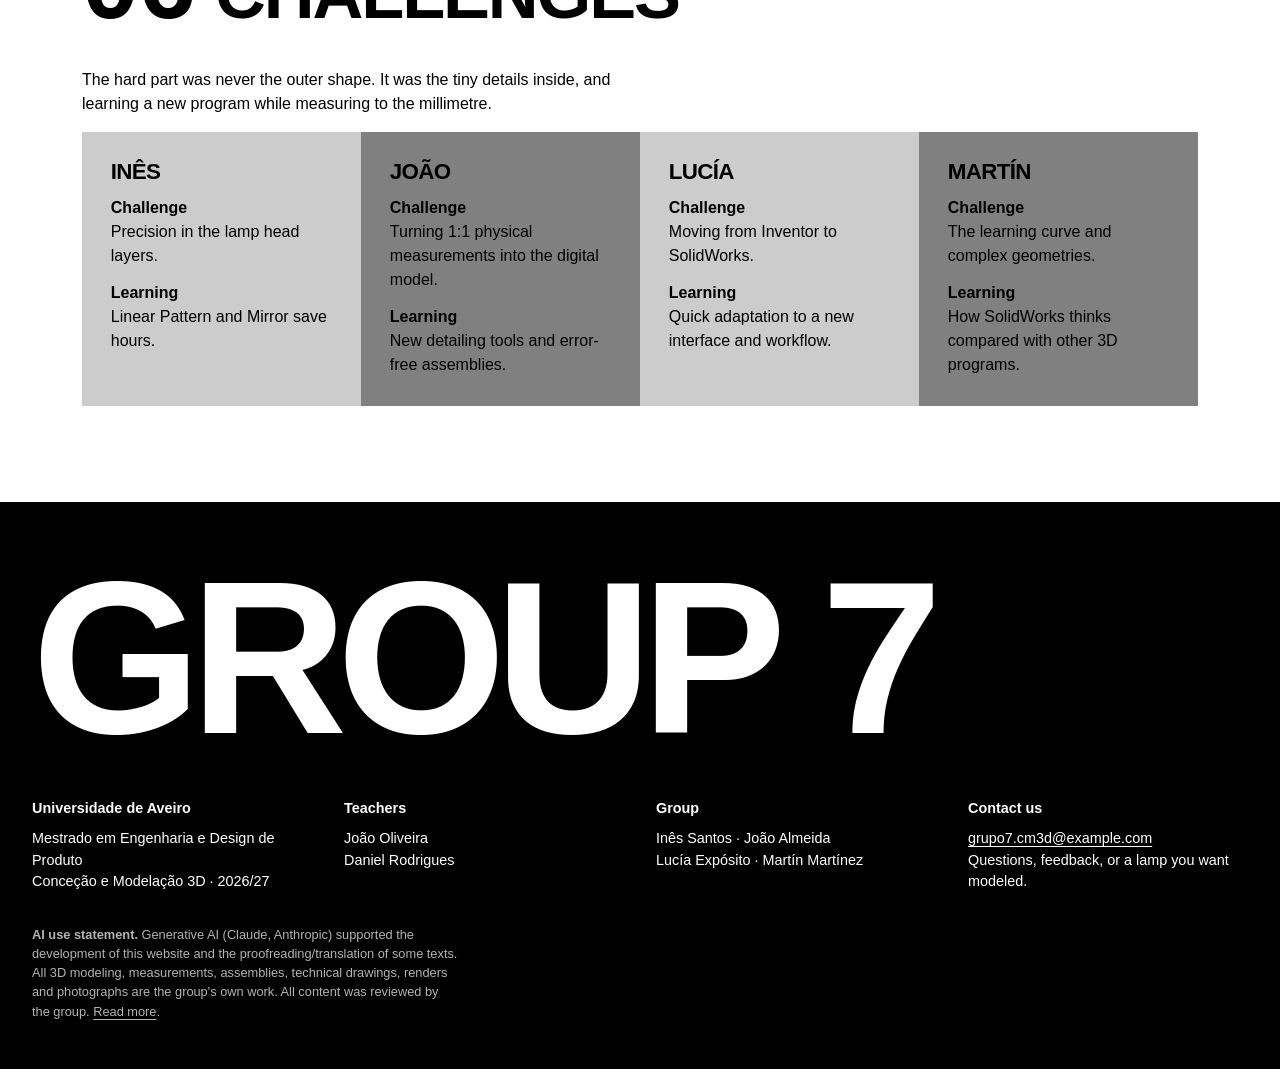
==== commit f1940568: "Update fase1.html" ====
--- a/fase1.html
+++ b/fase1.html
@@ -4,5 +4,5 @@
 <div><h4>Teachers</h4>João Oliveira<br>Daniel Rodrigues</div>
 <div><h4>Group</h4>Inês Santos &middot; João Almeida<br>Lucía Expósito &middot; Martín Martínez</div>
 <div><h4>Contact us</h4><a href="mailto:grupo7.cm3d@example.com">grupo7.cm3d@example.com</a><br>Questions, feedback, or a lamp you want modeled.</div></div>
-<p style="font-size:0.8rem; opacity:0.7; max-width:60ch; margin-top:2rem;"><strong>AI use statement.</strong> Generative AI (Claude, Anthropic) supported the development of this website and the proofreading/translation of some texts. All 3D modeling, measurements, assemblies, technical drawings, renders and photographs are the group's own work. All content was reviewed by the group.</p>
+<p style="font-size:0.8rem; opacity:0.7; max-width:60ch; margin-top:2rem;"><strong>AI use statement.</strong> Generative AI (Claude, Anthropic) supported the development of this website and the proofreading/translation of some texts. All 3D modeling, measurements, assemblies, technical drawings, renders and photographs are the group's own work. All content was reviewed by the group. <a href="nosotros.html#ai">Read more</a>.</p>
 </footer></body></html>
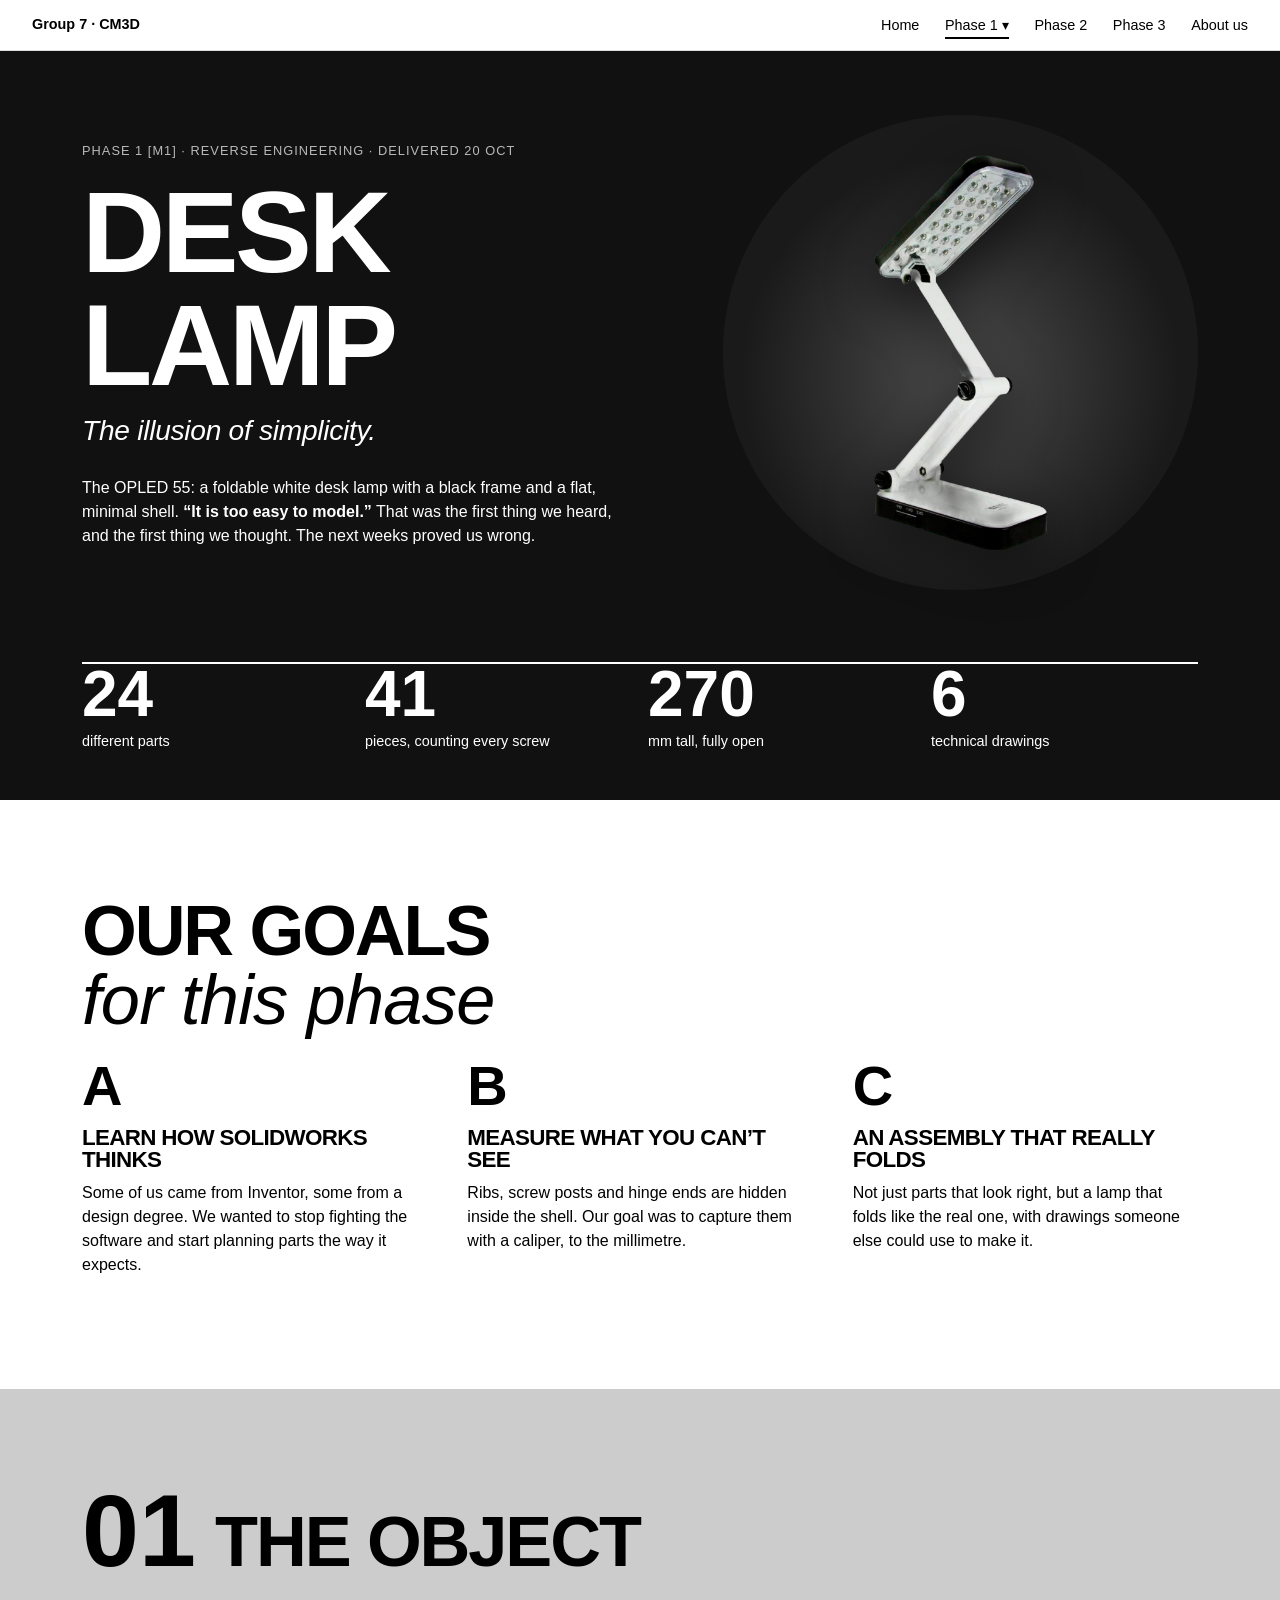
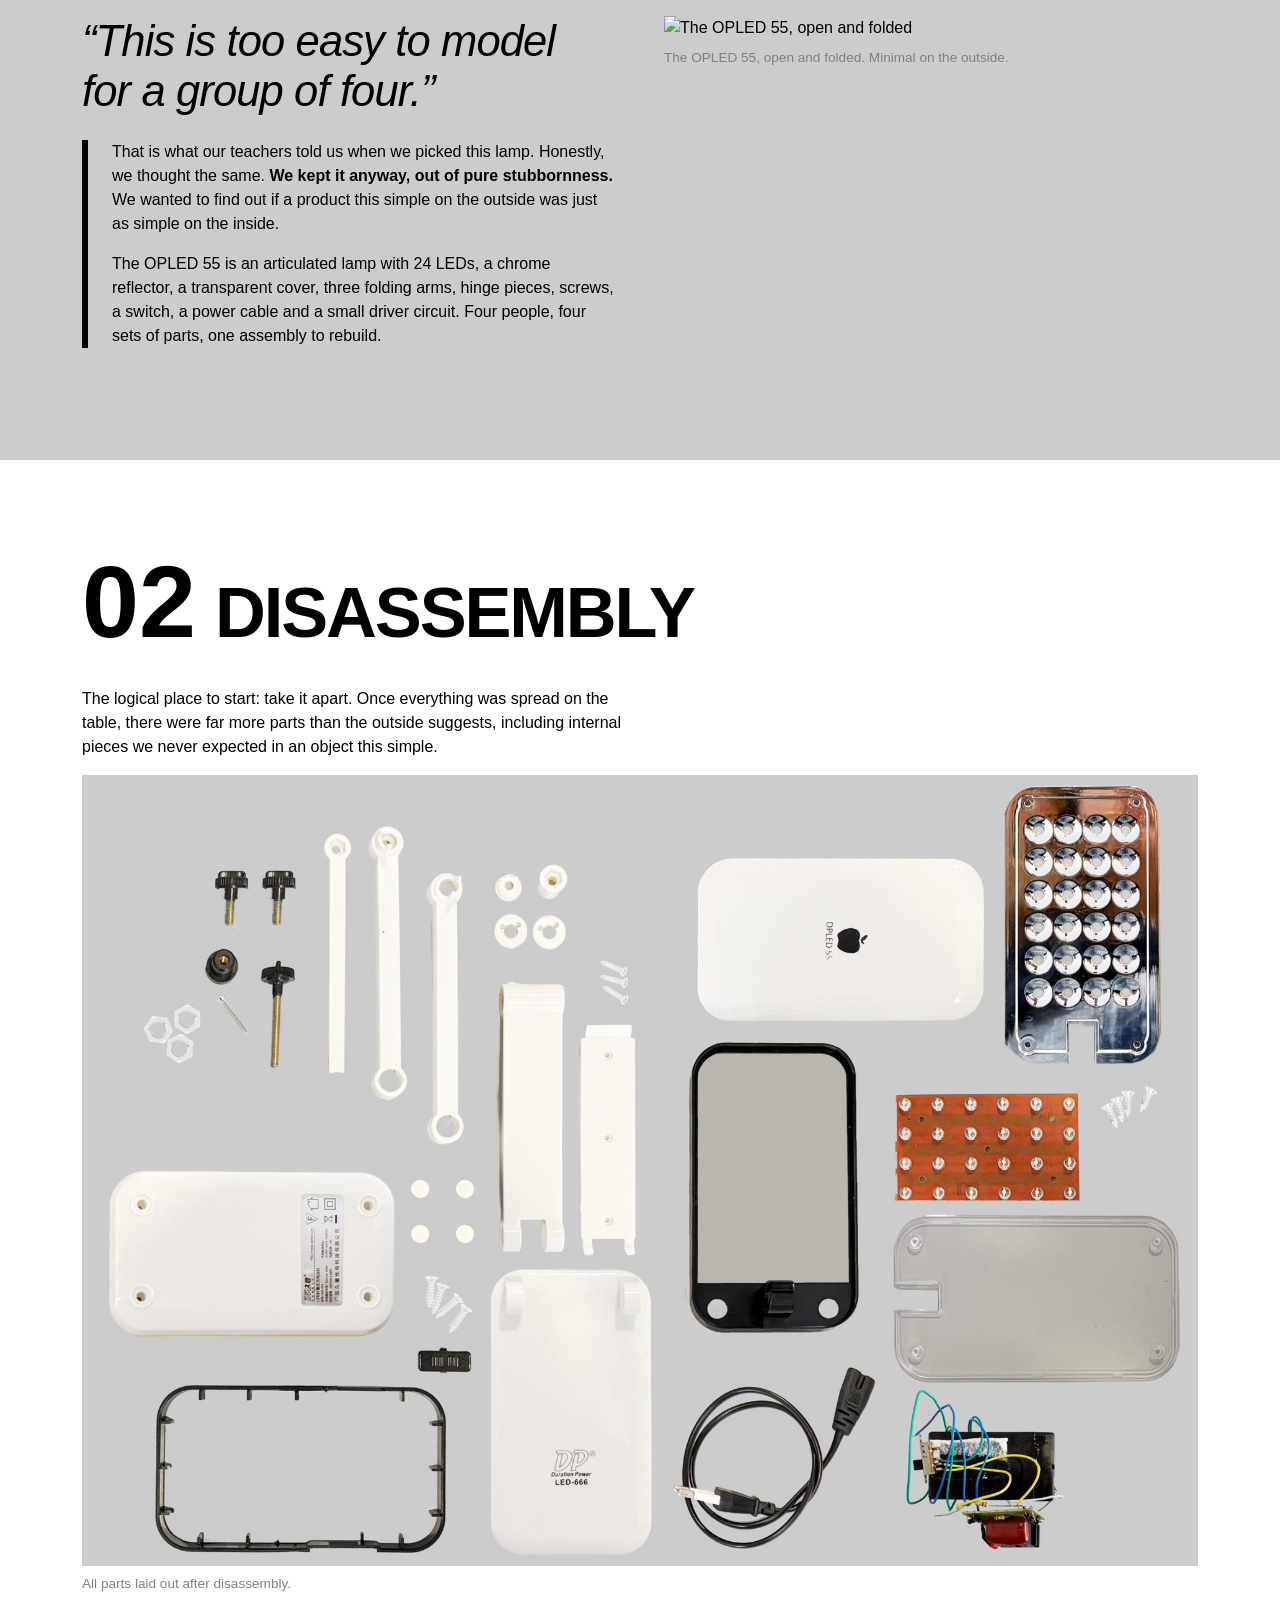
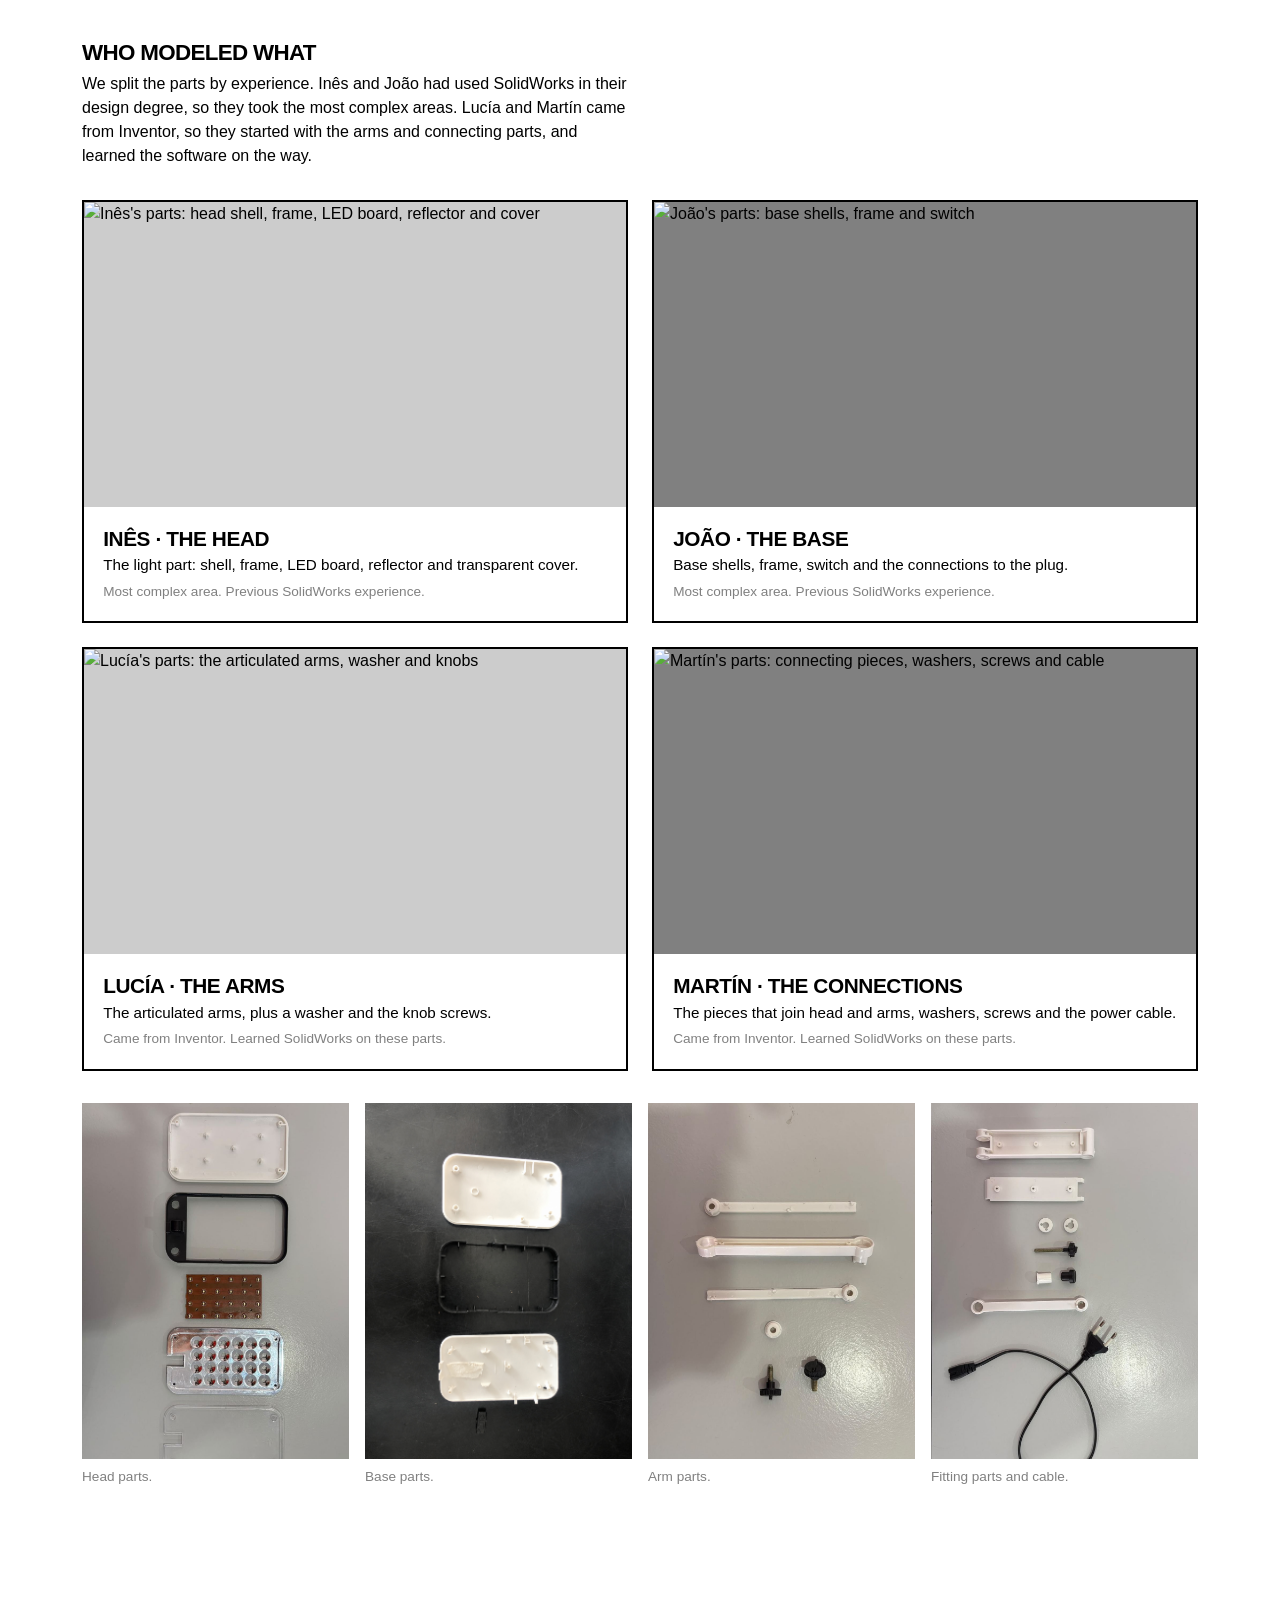
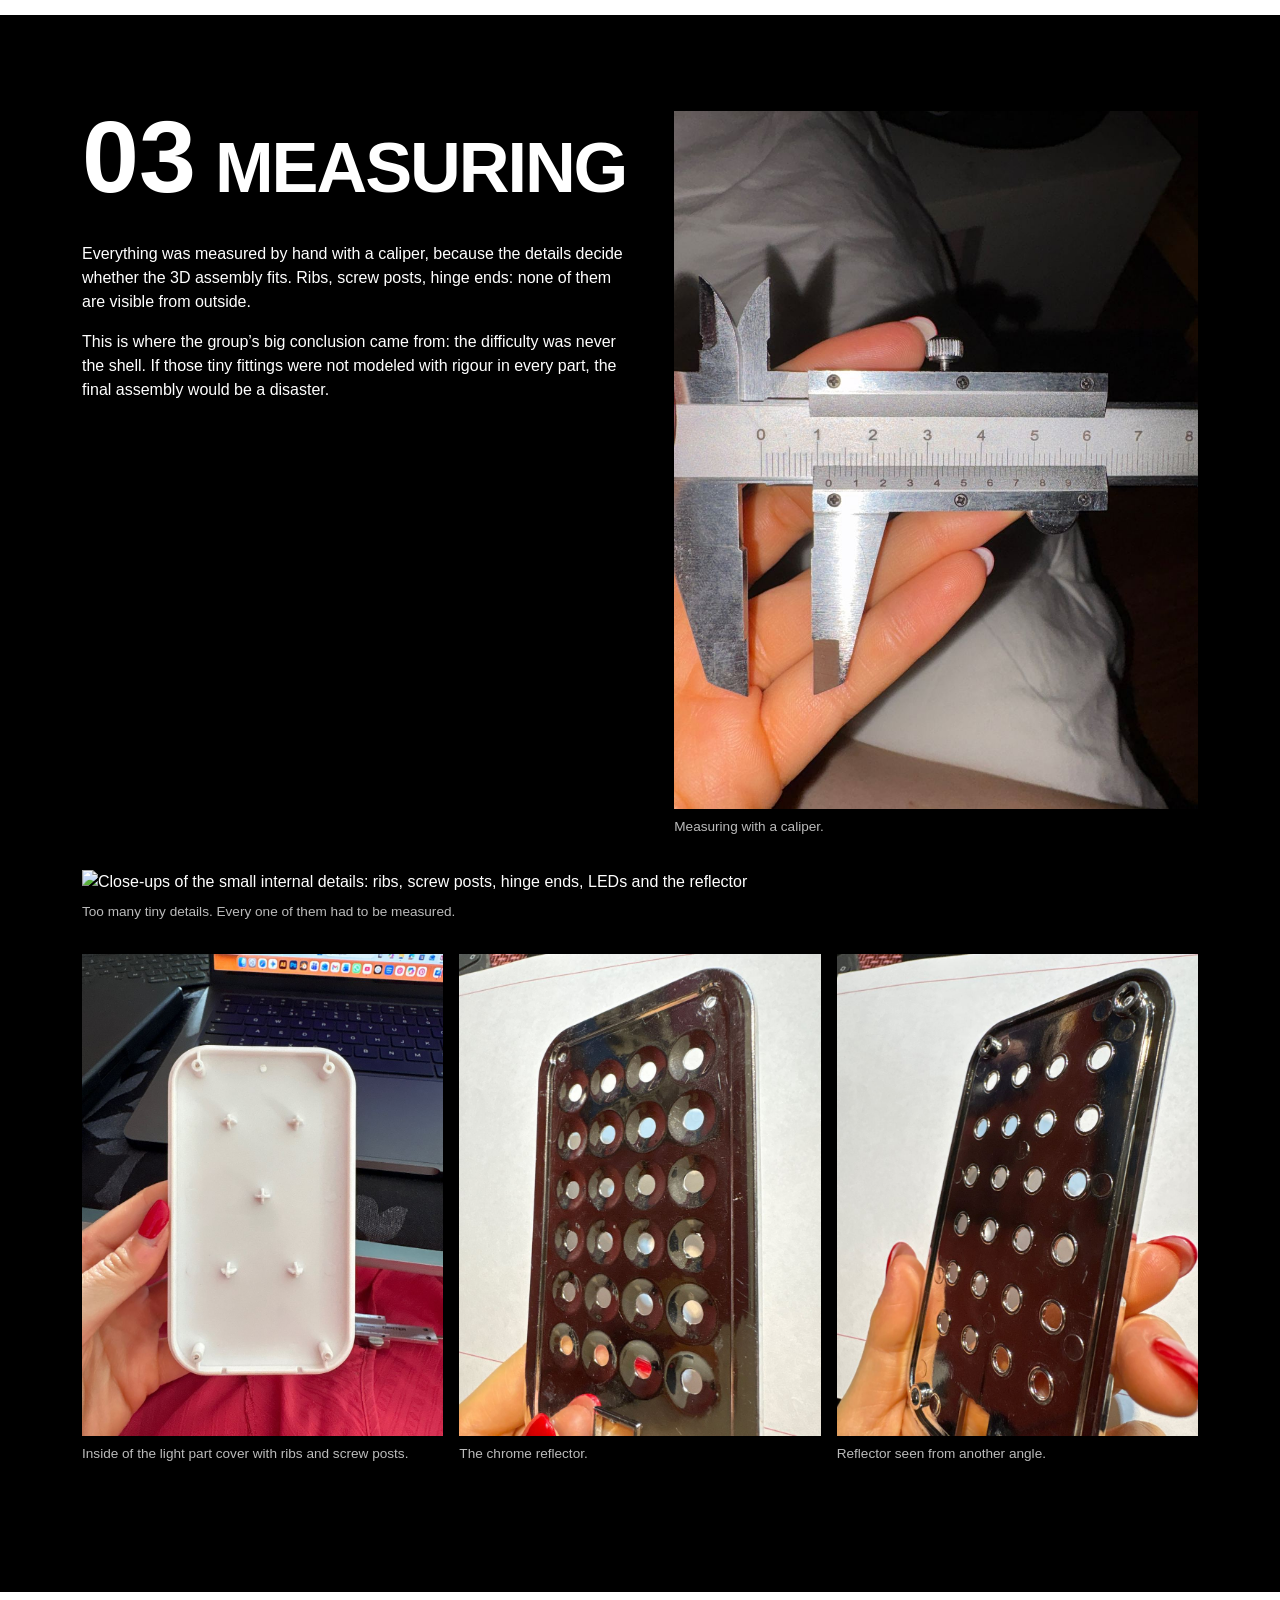
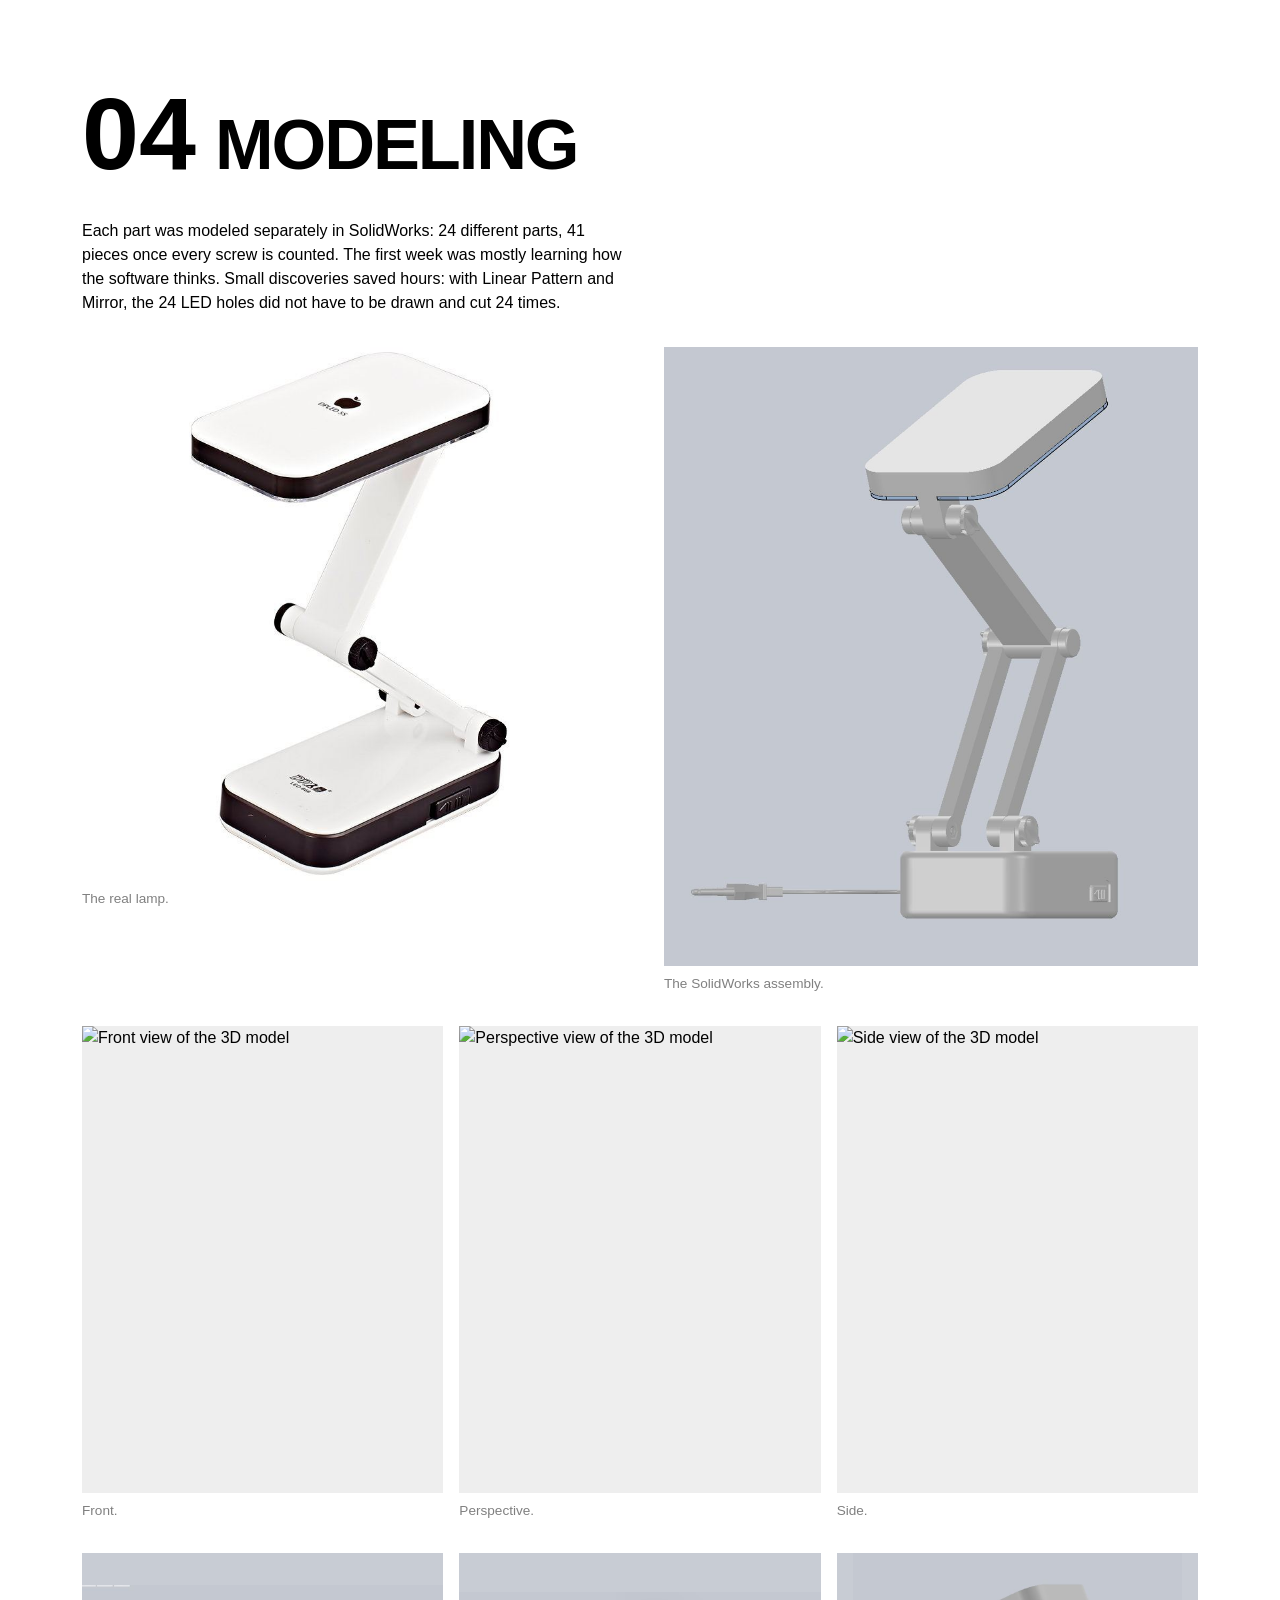
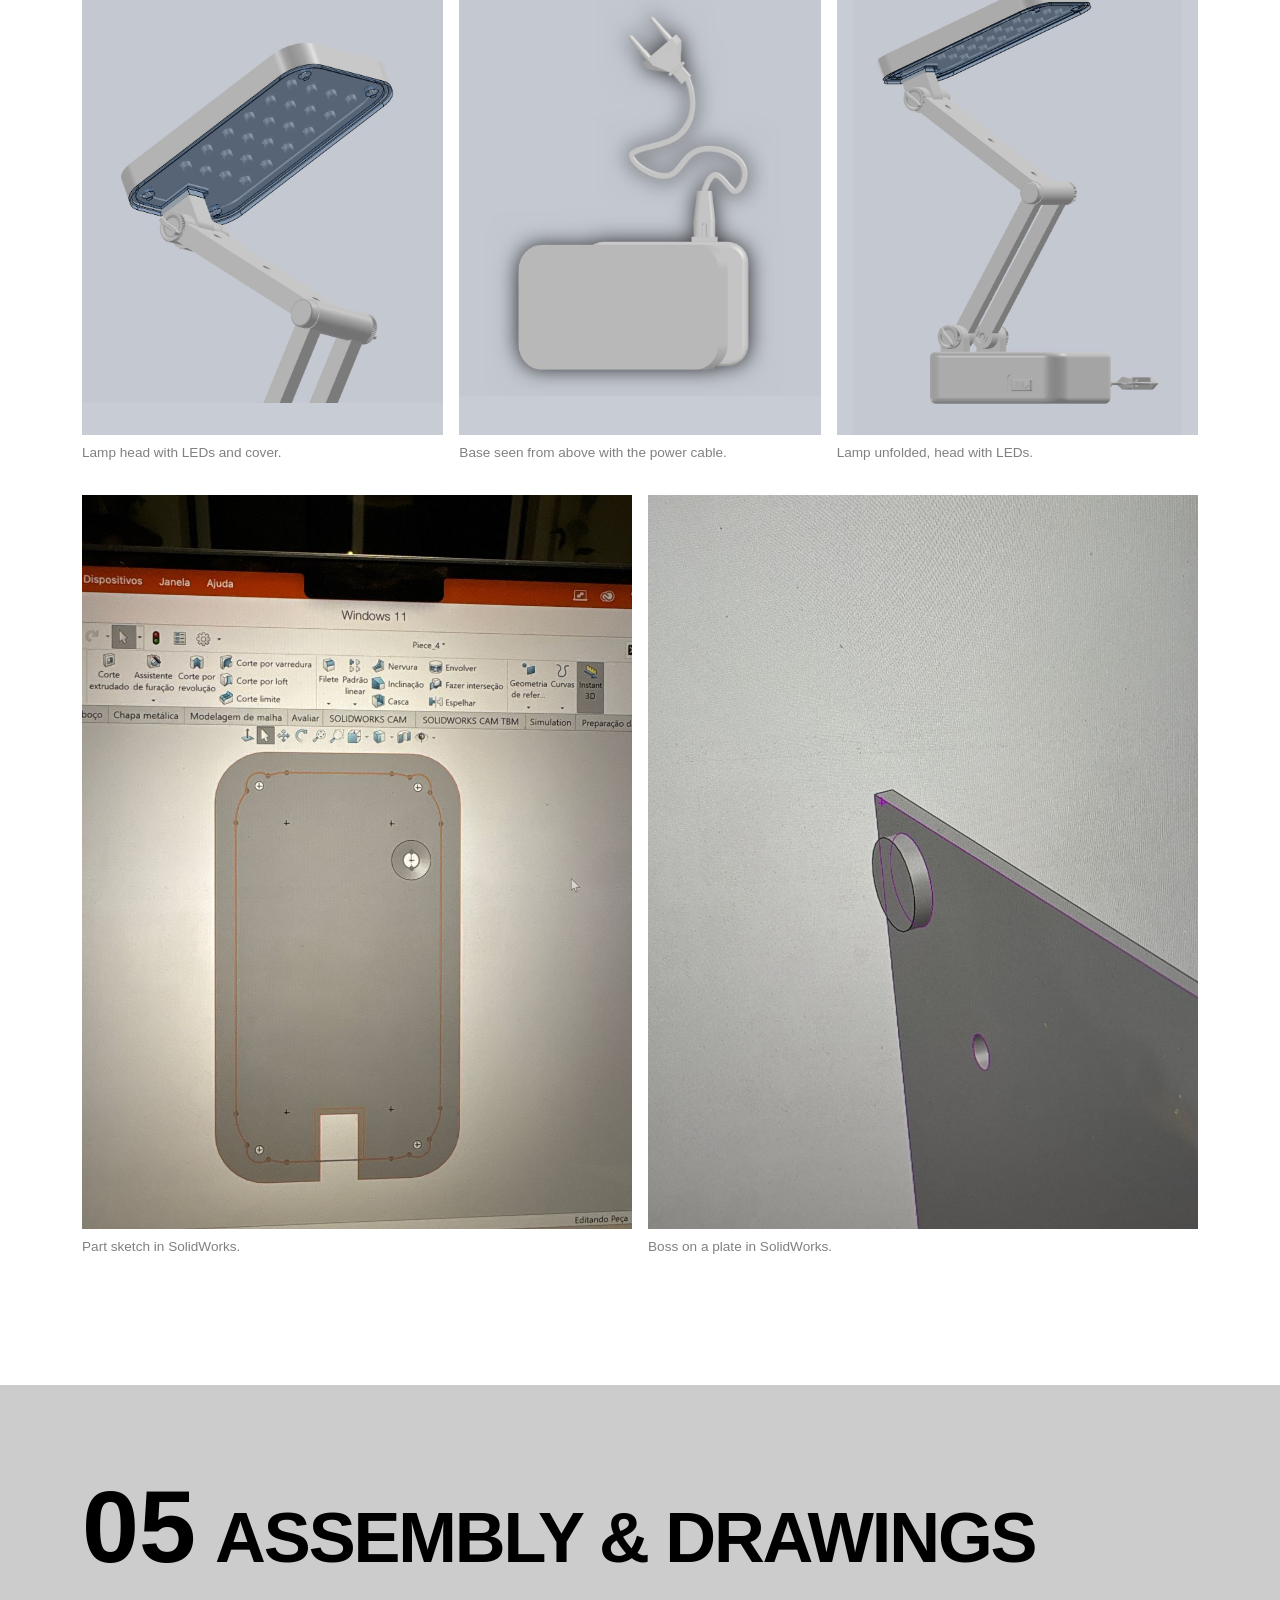
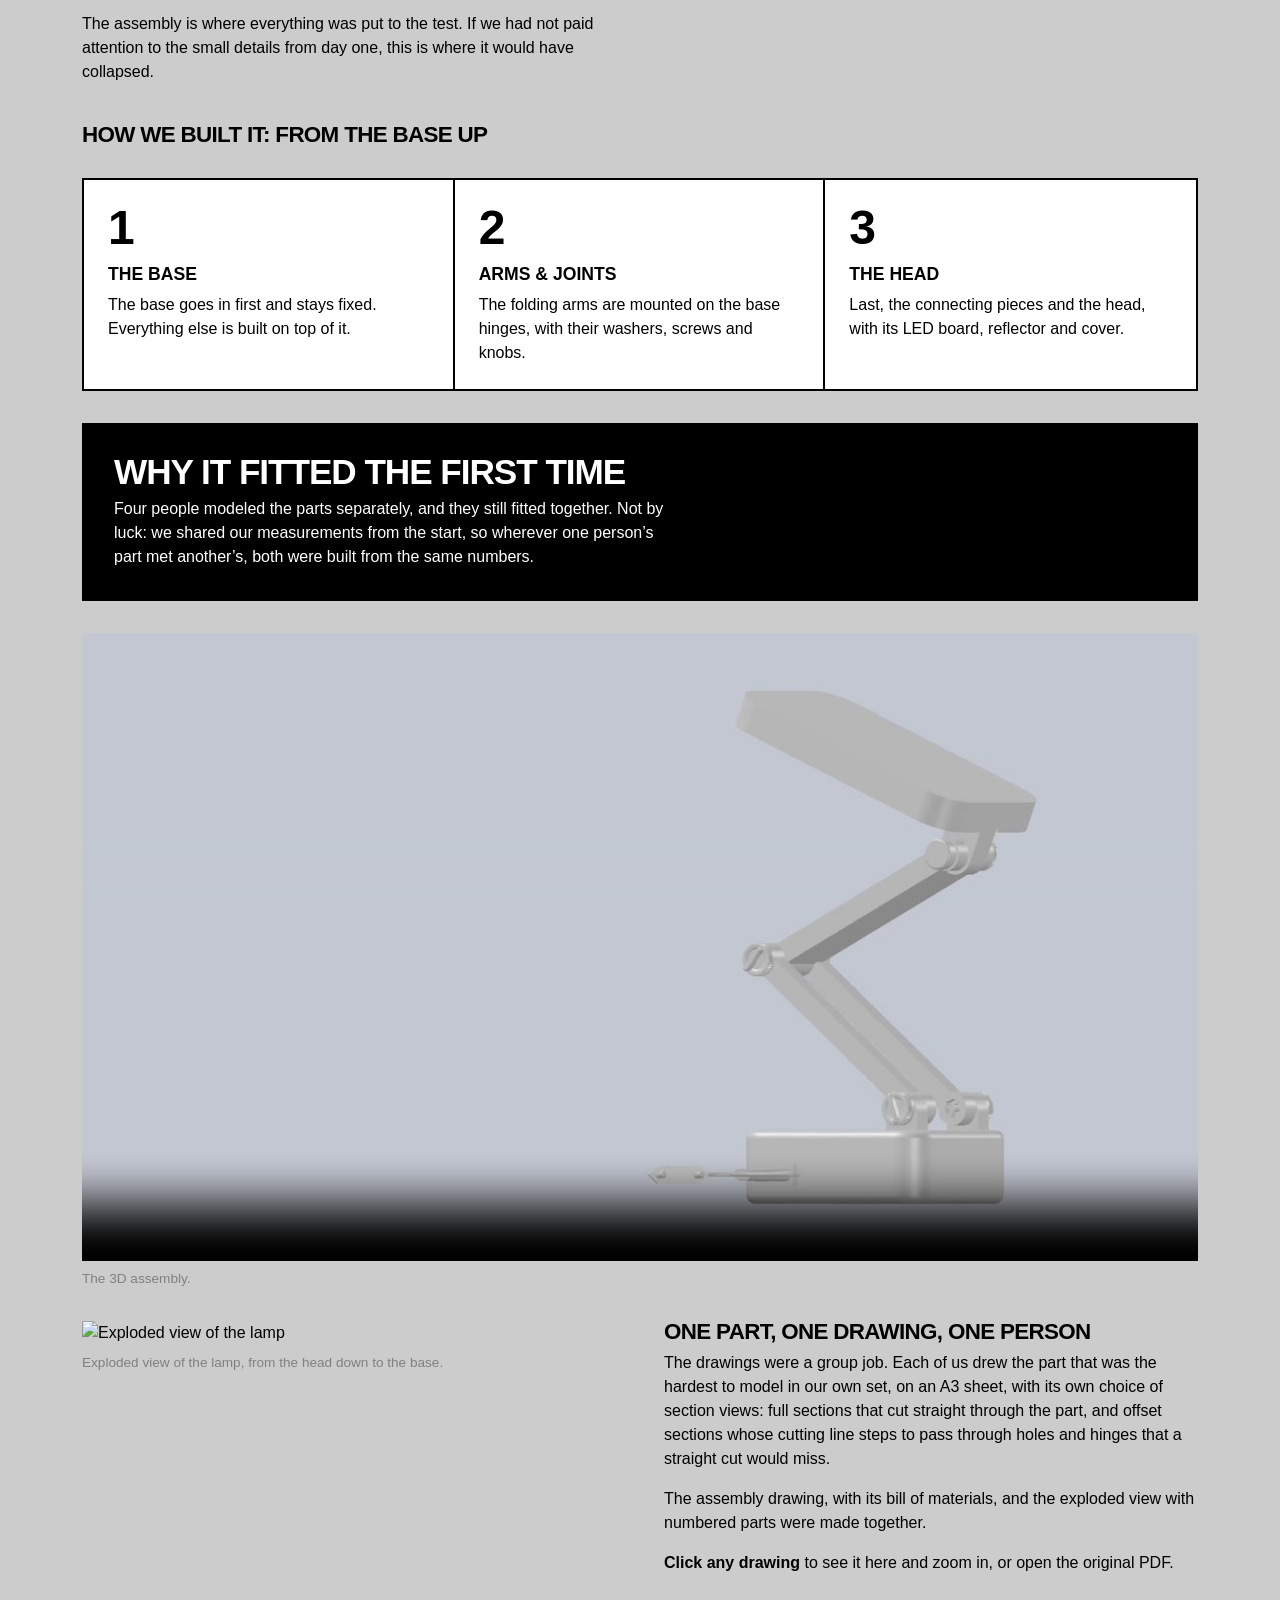
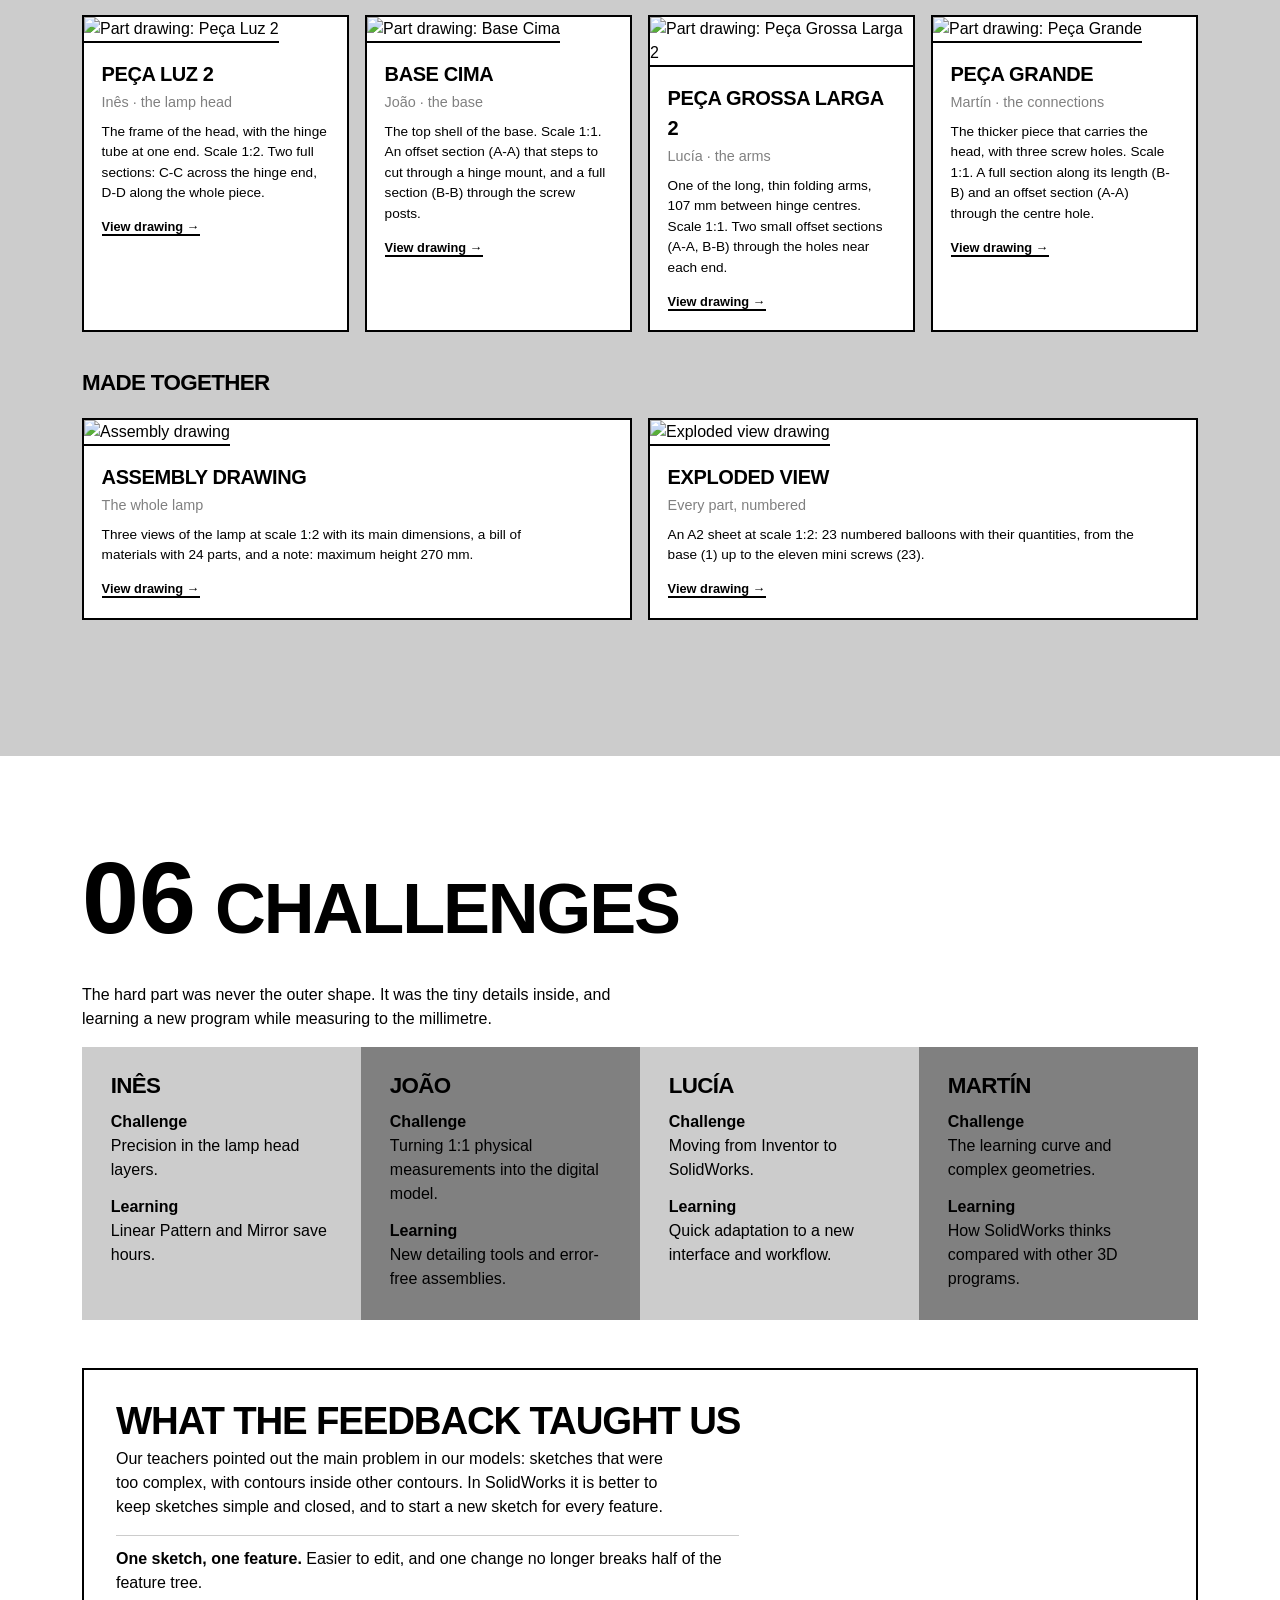
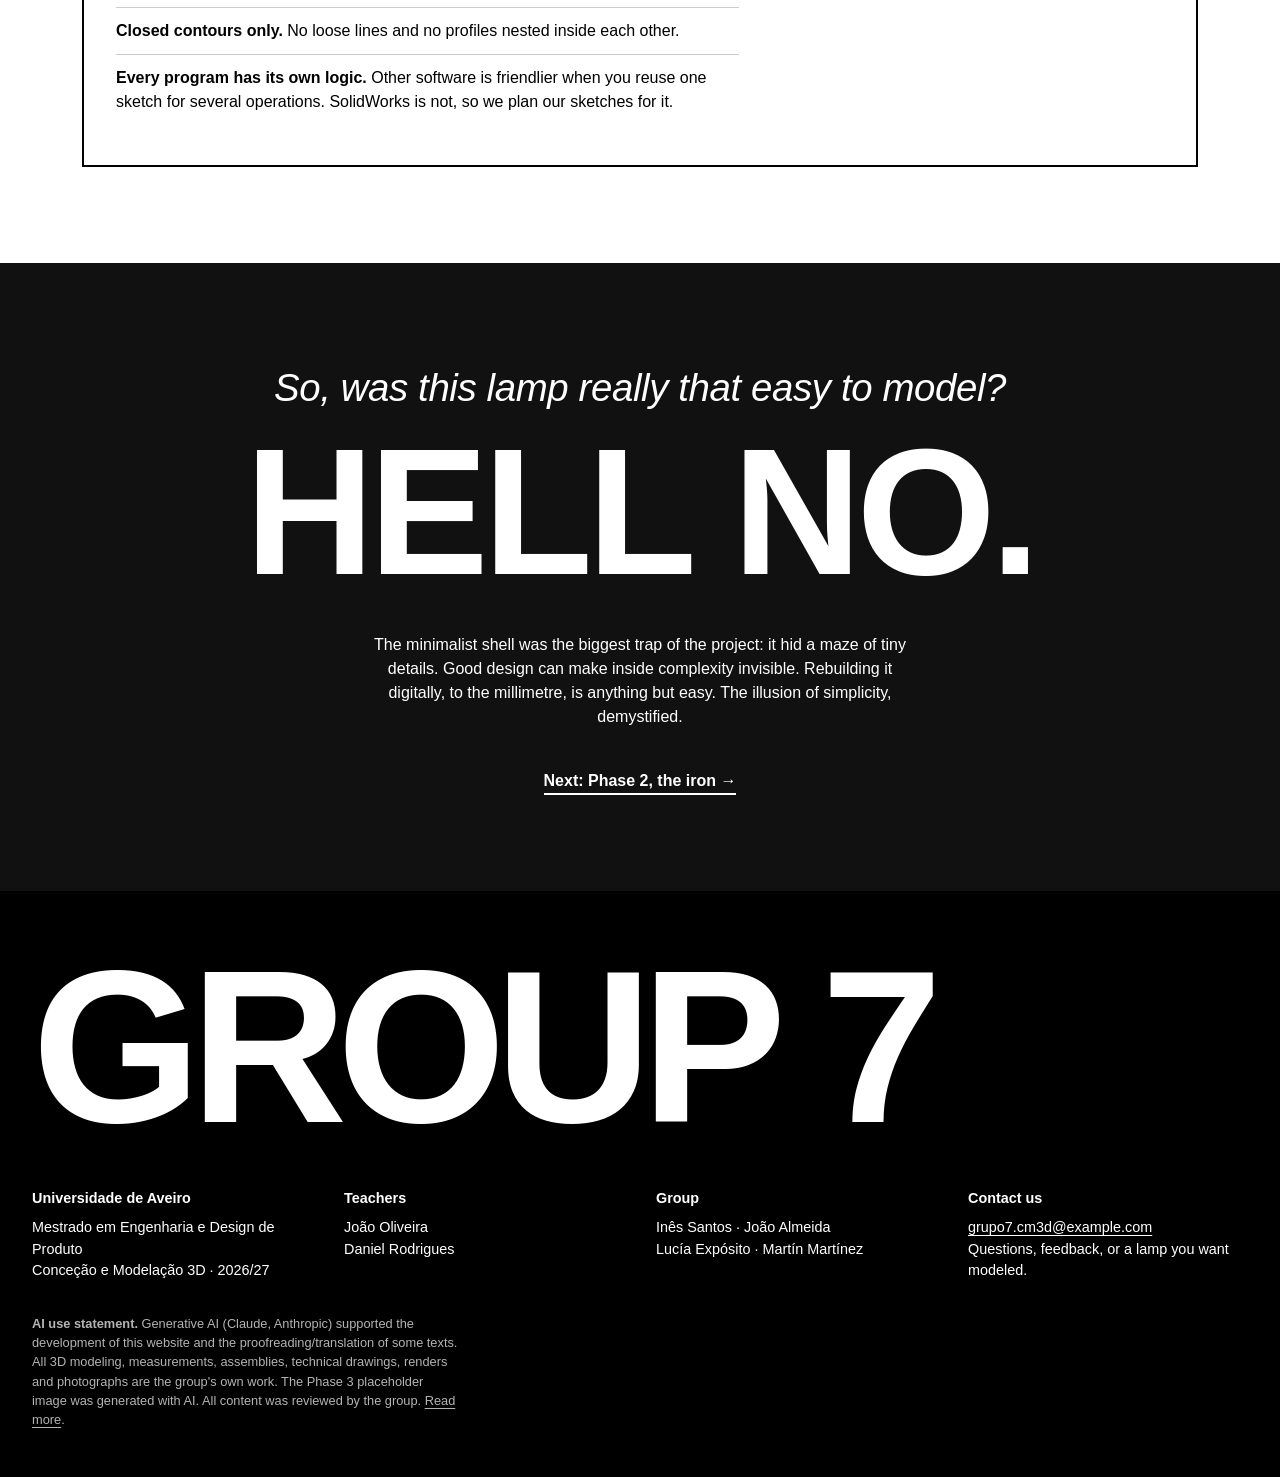
==== commit 166b0db8: "Update fase1.html" ====
--- a/fase1.html
+++ b/fase1.html
@@ -1,8 +1,156 @@
-<!DOCTYPE html><html lang="en"><head><meta charset="utf-8"><meta name="viewport" content="width=device-width,initial-scale=1"><title>Phase 1 | Group 7 | CM3D</title><link rel="stylesheet" href="style.css"></head><body><header class="nav"><a href="index.html">Group 7 &middot; CM3D</a><nav aria-label="Main"><ul><li><a href="index.html">Home</a></li><li class="dd"><a href="fase1.html" class="on">Phase 1 &#9662;</a><ul><li><a href="fase1.html#s01">01 &nbsp;The object</a></li><li><a href="fase1.html#s02">02 &nbsp;Disassembly</a></li><li><a href="fase1.html#s03">03 &nbsp;Measuring</a></li><li><a href="fase1.html#s04">04 &nbsp;Modeling</a></li><li><a href="fase1.html#s05">05 &nbsp;Assembly & drawings</a></li><li><a href="fase1.html#s06">06 &nbsp;Challenges</a></li></ul></li><li><a href="fase2.html">Phase 2</a></li><li><a href="fase3.html">Phase 3</a></li><li><a href="nosotros.html">About us</a></li></ul></nav></header><main><div class="wrap" style="padding-top:5rem"><p>Phase 1 [M1] &middot; Reverse engineering</p><h1>Phase 1<br><span class="it">Desk lamp</span></h1><p class="sub it">The Illusion of Simplicity...</p></div>
-<section style="padding-top:3rem"><div class="wrap cols"><div><p>Our first object looks as simple as an object can: a foldable white desk lamp with a black frame and a flat, minimal shell.</p><p><b>It is too easy to model.</b> That was the first thing we said. The next weeks proved us wrong.</p></div><figure><img src="img/lamp.jpg" alt="Desk lamp, unfolded. Looks easy." loading="lazy"><figcaption>The lamp we reverse-engineered.</figcaption></figure></div></section><section id="s01" class="grey"><div class="wrap"><div class="big"><span>01</span><h2>The object</h2></div><p>An articulated lamp with 24 LEDs, a reflector, a transparent cover, three arms, hinge pieces, screws, a switch, a power cable and a small driver circuit. Four people, four sets of parts, one assembly to rebuild.</p></div></section><section id="s02"><div class="wrap"><div class="big"><span>02</span><h2>Disassembly</h2></div><p>We took everything apart and sorted it. Far more parts than the outside suggests.</p><figure><img src="img/despiece.jpg" alt="Everything the lamp is made of." loading="lazy"><figcaption>All parts laid out after disassembly.</figcaption></figure><div class="gal"><figure><img src="img/head.jpg" alt="The head" loading="lazy"><figcaption>Head parts.</figcaption></figure><figure><img src="img/base.jpg" alt="The base" loading="lazy"><figcaption>Base parts.</figcaption></figure><figure><img src="img/arms.jpg" alt="The arms" loading="lazy"><figcaption>Arm parts.</figcaption></figure><figure><img src="img/joints.jpg" alt="Joints and cable" loading="lazy"><figcaption>Fitting parts and cable.</figcaption></figure></div></div></section><section id="s03" class="dark"><div class="wrap cols"><div><div class="big"><span>03</span><h2>Measuring</h2></div><p>Everything was measured by hand with a caliper, because the details decide whether the 3D assembly fits. Ribs, screw posts, hinge ends: none of them are visible from outside.</p></div><figure><img src="img/caliper.jpg" alt="Caliper reading, again." loading="lazy"><figcaption>Measuring with a caliper.</figcaption></figure></div><div class="wrap"><div class="gal"><figure><img src="img/ribs.jpg" alt="Inside the base cover: ribs and posts" loading="lazy"><figcaption>Inside of the light part cover with ribs and screw posts.</figcaption></figure><figure><img src="img/reflector1.jpg" alt="Reflector: 24 cups to measure" loading="lazy"><figcaption>The chrome reflector.</figcaption></figure><figure><img src="img/reflector2.jpg" alt="Same reflector, same patience" loading="lazy"><figcaption>Reflector seen from another angle.</figcaption></figure></div></div></section><section id="s04"><div class="wrap"><div class="big"><span>04</span><h2>Modeling</h2></div><p>Each part was modeled separately in SolidWorks, more than twenty in total. Some of us came from Inventor, some from a design degree, so the first week was mostly learning how the software thinks.</p><div class="cols" style="margin:2rem 0"><figure><img src="img/lamp.jpg" alt="Real" loading="lazy"><figcaption>The real lamp.</figcaption></figure><figure><img src="img/r07.jpg" alt="Digital" loading="lazy"><figcaption>The SolidWorks assembly.</figcaption></figure></div><div class="gal r"><figure><img src="img/r05.jpg" alt="The head, LEDs included" loading="lazy"><figcaption>Lamp head with LEDs and cover.</figcaption></figure><figure><img src="img/r11.jpg" alt="Base and cable" loading="lazy"><figcaption>Base seen from above with the power cable.</figcaption></figure><figure><img src="img/r02.jpg" alt="Unfolded" loading="lazy"><figcaption>Lamp unfolded, head with LEDs.</figcaption></figure></div><div class="gal"><figure><img src="img/sw1.jpg" alt="Work in progress: sketch and holes" loading="lazy"><figcaption>Part sketch in SolidWorks.</figcaption></figure><figure><img src="img/sw3.jpg" alt="Work in progress: a boss" loading="lazy"><figcaption>Boss on a plate in SolidWorks.</figcaption></figure></div></div></section><section id="s05" class="grey"><div class="wrap"><div class="big"><span>05</span><h2>Assembly &amp; drawings</h2></div><p>Every part fits, folds and hangs together. Here is the full assembly turning, then the exploded view, then the technical drawings.</p><figure><video controls muted loop playsinline preload="metadata" poster="img/assembly_poster.jpg"><source src="img/assembly.mp4" type="video/mp4"></video><figcaption>The 3D assembly.</figcaption></figure><div class="cols" style="margin-top:2rem"><figure><img src="img/r13.jpg" alt="Exploded view" loading="lazy"><figcaption>Exploded view of the lamp.</figcaption></figure><div><h3>What is in the drawings</h3><p>Three part drawings plus one for the lamp base, an assembly drawing with its bill of materials, and an exploded perspective with numbered parts.</p><p>Click any drawing to open the PDF.</p></div></div><div class="gal d"><a href="docs/Assembly_Candeeiro.pdf"><figure><img src="img/d_Assembly_Candeeiro.jpg" alt="Assembly drawing" loading="lazy"><figcaption>Assembly drawing (PDF)</figcaption></figure></a><a href="docs/Vista_Explodida_Candeeiro.pdf"><figure><img src="img/d_Vista_Explodida_Candeeiro.jpg" alt="Exploded view drawing" loading="lazy"><figcaption>Exploded view drawing (PDF)</figcaption></figure></a><a href="docs/Peca_Grande.pdf"><figure><img src="img/d_Peca_Grande.jpg" alt="Part drawing: Peça Grande" loading="lazy"><figcaption>Part drawing: Peça Grande (PDF)</figcaption></figure></a><a href="docs/Peca_Grossa_Larga_2.pdf"><figure><img src="img/d_Peca_Grossa_Larga_2.jpg" alt="Part drawing: Peça Grossa Larga 2" loading="lazy"><figcaption>Part drawing: Peça Grossa Larga 2 (PDF)</figcaption></figure></a><a href="docs/Peca_Luz_2.pdf"><figure><img src="img/d_Peca_Luz_2.jpg" alt="Part drawing: Peça Luz 2" loading="lazy"><figcaption>Part drawing: Peça Luz 2 (PDF)</figcaption></figure></a><a href="docs/Base_Cima.pdf"><figure><img src="img/d_Base_Cima.jpg" alt="Part drawing: Base Cima" loading="lazy"><figcaption>Part drawing: Base Cima (PDF)</figcaption></figure></a></div></div></section><section id="s06"><div class="wrap"><div class="big"><span>06</span><h2>Challenges</h2></div><p>The hard part was never the outer shape. It was the tiny details inside, and learning a new program while measuring to the millimetre.</p><div class="cards"><div class="card"><h3>Inês</h3><b>Challenge</b><p>Precision in the lamp head layers.</p><b>Learning</b><p>Linear Pattern and Mirror save hours.</p></div><div class="card"><h3>João</h3><b>Challenge</b><p>Turning 1:1 physical measurements into the digital model.</p><b>Learning</b><p>New detailing tools and error-free assemblies.</p></div><div class="card"><h3>Lucía</h3><b>Challenge</b><p>Moving from Inventor to SolidWorks.</p><b>Learning</b><p>Quick adaptation to a new interface and workflow.</p></div><div class="card"><h3>Martín</h3><b>Challenge</b><p>The learning curve and complex geometries.</p><b>Learning</b><p>How SolidWorks thinks compared with other 3D programs.</p></div></div></div></section></main><footer><div class="wm">Group 7</div><div class="g">
+<!DOCTYPE html><html lang="en"><head><meta charset="utf-8"><meta name="viewport" content="width=device-width,initial-scale=1"><title>Phase 1 | Group 7 | CM3D</title><link rel="stylesheet" href="style.css">
+<style>
+/* ===== Phase 1 identity: black & white, like the lamp ===== */
+.p1-hero{background:#111;color:#fff;padding:4rem 0 3rem}
+.p1-grid{display:grid;grid-template-columns:1.25fr 1fr;gap:3rem;align-items:center}
+.p1-kick{font-size:.8rem;letter-spacing:.08em;text-transform:uppercase;opacity:.7;margin-bottom:1rem}
+.p1-hero h1{font-size:clamp(3rem,9vw,8rem)}
+.p1-hero .sub{margin:.5rem 0 1.5rem}
+.p1-obj{background:radial-gradient(circle at 50% 55%,#4a4a4a 0,#1a1a1a 62%);border-radius:50%;aspect-ratio:1;display:flex;align-items:center;justify-content:center}
+.p1-obj img{width:62%;max-height:90%;object-fit:contain;filter:drop-shadow(0 18px 24px #0008)}
+.p1-facts{display:grid;grid-template-columns:repeat(4,1fr);gap:1rem;margin-top:3rem;padding-top:1.5rem;background:linear-gradient(#fff,#fff) content-box top/100% 2px no-repeat}
+.p1-facts div{font-size:.9rem}.p1-facts b{display:block;font-size:clamp(2.2rem,5vw,4rem);font-weight:800;line-height:1;margin-bottom:.3rem}
+.p1-g3{display:grid;grid-template-columns:repeat(3,1fr);gap:2.5rem}
+.p1-g3 span{display:block;font-size:3.5rem;font-weight:800;line-height:1}
+.p1-g3 h3{margin:.8rem 0 .6rem}
+.p1-quote{font-size:clamp(1.6rem,3.4vw,2.8rem);font-style:italic;line-height:1.15;letter-spacing:-.02em;max-width:22ch;margin:0 0 1.5rem}
+.p1-why{border-left:6px solid #000;padding-left:1.5rem}
+.p1-team{display:grid;grid-template-columns:1fr 1fr;gap:1.5rem;margin:2rem 0}
+.p1-team figure{background:#fff;border:2px solid #000}
+.p1-team img{width:100%;aspect-ratio:16/9;object-fit:contain;background:#ccc}.p1-team img.dk{background:#808080}
+.p1-team figcaption{color:#000;font-size:.95rem;margin:0;padding:1rem 1.2rem 1.2rem}
+.p1-team figcaption b{display:block;font-size:1.3rem;text-transform:uppercase;letter-spacing:-.02em}
+.p1-team figcaption span{display:block;color:var(--mid);font-size:.85rem;margin-top:.3rem}
+.p1-views{display:grid;grid-template-columns:repeat(3,1fr);gap:1rem;margin:2rem 0}
+.p1-views img{aspect-ratio:775/1000;object-fit:cover;background:#eee}
+.p1-steps{list-style:none;display:grid;grid-template-columns:repeat(3,1fr);gap:0;margin:2rem 0;counter-reset:st;border:2px solid #000;background:#fff}
+.p1-steps li{padding:1.5rem;counter-increment:st;border-right:2px solid #000}.p1-steps li:last-child{border-right:0}
+.p1-steps li::before{content:counter(st);display:block;font-size:3rem;font-weight:800;line-height:1;margin-bottom:.6rem}
+.p1-steps b{display:block;text-transform:uppercase;font-size:1.1rem;margin-bottom:.3rem}
+.p1-fit{background:#000;color:#fff;padding:2rem;margin:2rem 0}
+.p1-fit h3{font-size:clamp(1.5rem,3vw,2.2rem)}.p1-fit p{margin:0}
+.p1-dw{display:grid;grid-template-columns:repeat(auto-fit,minmax(240px,1fr));gap:1rem;margin:1.5rem 0 2.5rem}
+.p1-dw a{display:block;text-decoration:none;background:#fff;border:2px solid #000;transition:transform .15s,box-shadow .15s}
+.p1-dw a:hover{transform:translate(-3px,-3px);box-shadow:6px 6px 0 #000}
+.p1-dw img{width:100%;aspect-ratio:4/3;object-fit:contain;background:#fff;border-bottom:2px solid #000}
+.p1-dw div{padding:1rem 1.1rem 1.1rem;font-size:.9rem}
+.p1-dw div b{display:block;font-size:1.25rem;text-transform:uppercase;letter-spacing:-.02em}
+.p1-dw div span{display:block;color:var(--mid);margin:.2rem 0 .5rem}
+.p1-dw em{font-style:normal;font-weight:700;font-size:.8rem;border-bottom:2px solid #000}
+.p1-dw p{font-size:.85rem;margin:0 0 .8rem;color:#000}
+.dwbox{margin:auto;width:min(1200px,96vw);max-width:none;max-height:94vh;padding:0;border:2px solid #000;background:#fff;color:#000}
+.dwbox::backdrop{background:#000d}
+.dwbar{display:flex;flex-wrap:wrap;gap:.6rem 1rem;align-items:center;justify-content:space-between;padding:.7rem 1rem;border-bottom:2px solid #000;background:#fff}
+.dwbar b{text-transform:uppercase;letter-spacing:-.01em}
+.dwbar button,.dwbar a{font:inherit;font-size:.85rem;font-weight:700;background:#fff;color:#000;border:2px solid #000;padding:.3rem .8rem;cursor:pointer;text-decoration:none;display:inline-block}
+.dwbar button:hover,.dwbar a:hover{background:#000;color:#fff}
+.dwbody{overflow:auto;max-height:calc(94vh - 64px)}
+.dwbody img{display:block;width:100%;max-width:none;cursor:zoom-in}
+.dwbox.z .dwbody img{width:240%;cursor:zoom-out}
+.p1-lesson{margin-top:3rem;border:2px solid #000;padding:2rem 2rem 1rem;background:#fff}
+.p1-lesson h3{font-size:clamp(1.6rem,3vw,2.4rem)}
+.p1-lesson ul{list-style:none;margin:1rem 0 1.5rem;max-width:70ch}.p1-lesson li{padding:.7rem 0;border-top:1px solid #0003}
+.p1-end{background:#111;color:#fff;text-align:center}
+.p1-end .it{font-size:clamp(1.4rem,3vw,2.4rem);display:block;margin-bottom:.5rem}
+.p1-end h2{font-size:clamp(4rem,14vw,12rem);margin:0 0 2rem}
+.p1-end p{margin:0 auto 2rem}
+.p1-next{display:inline-block;margin-top:.5rem;font-weight:800;text-decoration:none;border-bottom:2px solid currentColor}
+@media(max-width:800px){.p1-grid,.p1-g3,.p1-team,.p1-steps{grid-template-columns:1fr}.p1-steps li{border-right:0;border-bottom:2px solid #000}.p1-steps li:last-child{border-bottom:0}.p1-facts{grid-template-columns:1fr 1fr}.p1-obj{max-width:360px;margin:0 auto;width:100%}.p1-views{grid-template-columns:1fr 1fr}}
+</style></head><body><header class="nav"><a href="index.html">Group 7 &middot; CM3D</a><nav aria-label="Main"><ul><li><a href="index.html">Home</a></li><li class="dd"><a href="fase1.html" class="on">Phase 1 &#9662;</a><ul><li><a href="fase1.html#s01">01 &nbsp;The object</a></li><li><a href="fase1.html#s02">02 &nbsp;Disassembly</a></li><li><a href="fase1.html#s03">03 &nbsp;Measuring</a></li><li><a href="fase1.html#s04">04 &nbsp;Modeling</a></li><li><a href="fase1.html#s05">05 &nbsp;Assembly & drawings</a></li><li><a href="fase1.html#s06">06 &nbsp;Challenges</a></li></ul></li><li><a href="fase2.html">Phase 2</a></li><li><a href="fase3.html">Phase 3</a></li><li><a href="nosotros.html">About us</a></li></ul></nav></header><main>
+
+<section class="p1-hero"><div class="wrap p1-grid"><div>
+<p class="p1-kick">Phase 1 [M1] &middot; Reverse engineering &middot; Delivered 20 Oct</p>
+<h1>Desk lamp</h1>
+<p class="sub it">The illusion of simplicity.</p>
+<p>The OPLED 55: a foldable white desk lamp with a black frame and a flat, minimal shell. <b>&ldquo;It is too easy to model.&rdquo;</b> That was the first thing we heard, and the first thing we thought. The next weeks proved us wrong.</p>
+</div><figure class="p1-obj"><img src="img/lamp.png" alt="The OPLED 55 desk lamp, unfolded. Looks easy."></figure></div>
+<div class="wrap p1-facts"><div><b>24</b>different parts</div><div><b>41</b>pieces, counting every screw</div><div><b>270</b>mm tall, fully open</div><div><b>6</b>technical drawings</div></div></section>
+
+<section><div class="wrap"><h2>Our goals<br><span class="it">for this phase</span></h2><div class="p1-g3">
+<div><span>A</span><h3>Learn how SolidWorks thinks</h3><p>Some of us came from Inventor, some from a design degree. We wanted to stop fighting the software and start planning parts the way it expects.</p></div>
+<div><span>B</span><h3>Measure what you can&rsquo;t see</h3><p>Ribs, screw posts and hinge ends are hidden inside the shell. Our goal was to capture them with a caliper, to the millimetre.</p></div>
+<div><span>C</span><h3>An assembly that really folds</h3><p>Not just parts that look right, but a lamp that folds like the real one, with drawings someone else could use to make it.</p></div>
+</div></div></section>
+
+<section id="s01" class="grey"><div class="wrap"><div class="big"><span>01</span><h2>The object</h2></div>
+<div class="cols"><div>
+<p class="p1-quote">&ldquo;This is too easy to model for a group of four.&rdquo;</p>
+<div class="p1-why"><p>That is what our teachers told us when we picked this lamp. Honestly, we thought the same. <b>We kept it anyway, out of pure stubbornness.</b> We wanted to find out if a product this simple on the outside was just as simple on the inside.</p>
+<p>The OPLED 55 is an articulated lamp with 24 LEDs, a chrome reflector, a transparent cover, three folding arms, hinge pieces, screws, a switch, a power cable and a small driver circuit. Four people, four sets of parts, one assembly to rebuild.</p></div>
+</div><figure><img src="img/f1_product.jpg" alt="The OPLED 55, open and folded" loading="lazy"><figcaption>The OPLED 55, open and folded. Minimal on the outside.</figcaption></figure></div>
+</div></section>
+
+<section id="s02"><div class="wrap"><div class="big"><span>02</span><h2>Disassembly</h2></div><p>The logical place to start: take it apart. Once everything was spread on the table, there were far more parts than the outside suggests, including internal pieces we never expected in an object this simple.</p><figure><img src="img/despiece.jpg" alt="Everything the lamp is made of." loading="lazy"><figcaption>All parts laid out after disassembly.</figcaption></figure>
+<h3 style="margin-top:3rem">Who modeled what</h3>
+<p>We split the parts by experience. Inês and João had used SolidWorks in their design degree, so they took the most complex areas. Lucía and Martín came from Inventor, so they started with the arms and connecting parts, and learned the software on the way.</p>
+<div class="p1-team">
+<figure><img src="img/f1_team_ines.jpg" alt="Inês's parts: head shell, frame, LED board, reflector and cover" loading="lazy"><figcaption><b>Inês &middot; The head</b>The light part: shell, frame, LED board, reflector and transparent cover.<span>Most complex area. Previous SolidWorks experience.</span></figcaption></figure>
+<figure><img class="dk" src="img/f1_team_joao.jpg" alt="João's parts: base shells, frame and switch" loading="lazy"><figcaption><b>João &middot; The base</b>Base shells, frame, switch and the connections to the plug.<span>Most complex area. Previous SolidWorks experience.</span></figcaption></figure>
+<figure><img src="img/f1_team_lucia.jpg" alt="Lucía's parts: the articulated arms, washer and knobs" loading="lazy"><figcaption><b>Lucía &middot; The arms</b>The articulated arms, plus a washer and the knob screws.<span>Came from Inventor. Learned SolidWorks on these parts.</span></figcaption></figure>
+<figure><img class="dk" src="img/f1_team_martin.jpg" alt="Martín's parts: connecting pieces, washers, screws and cable" loading="lazy"><figcaption><b>Martín &middot; The connections</b>The pieces that join head and arms, washers, screws and the power cable.<span>Came from Inventor. Learned SolidWorks on these parts.</span></figcaption></figure>
+</div>
+<div class="gal"><figure><img src="img/head.jpg" alt="The head" loading="lazy"><figcaption>Head parts.</figcaption></figure><figure><img src="img/base.jpg" alt="The base" loading="lazy"><figcaption>Base parts.</figcaption></figure><figure><img src="img/arms.jpg" alt="The arms" loading="lazy"><figcaption>Arm parts.</figcaption></figure><figure><img src="img/joints.jpg" alt="Joints and cable" loading="lazy"><figcaption>Fitting parts and cable.</figcaption></figure></div></div></section>
+
+<section id="s03" class="dark"><div class="wrap cols"><div><div class="big"><span>03</span><h2>Measuring</h2></div><p>Everything was measured by hand with a caliper, because the details decide whether the 3D assembly fits. Ribs, screw posts, hinge ends: none of them are visible from outside.</p><p>This is where the group&rsquo;s big conclusion came from: the difficulty was never the shell. If those tiny fittings were not modeled with rigour in every part, the final assembly would be a disaster.</p></div><figure><img src="img/caliper.jpg" alt="Caliper reading, again." loading="lazy"><figcaption>Measuring with a caliper.</figcaption></figure></div>
+<div class="wrap"><figure style="margin-top:2rem"><img src="img/f1_details.jpg" alt="Close-ups of the small internal details: ribs, screw posts, hinge ends, LEDs and the reflector" loading="lazy"><figcaption>Too many tiny details. Every one of them had to be measured.</figcaption></figure>
+<div class="gal"><figure><img src="img/ribs.jpg" alt="Inside the base cover: ribs and posts" loading="lazy"><figcaption>Inside of the light part cover with ribs and screw posts.</figcaption></figure><figure><img src="img/reflector1.jpg" alt="Reflector: 24 cups to measure" loading="lazy"><figcaption>The chrome reflector.</figcaption></figure><figure><img src="img/reflector2.jpg" alt="Same reflector, same patience" loading="lazy"><figcaption>Reflector seen from another angle.</figcaption></figure></div></div></section>
+
+<section id="s04"><div class="wrap"><div class="big"><span>04</span><h2>Modeling</h2></div><p>Each part was modeled separately in SolidWorks: 24 different parts, 41 pieces once every screw is counted. The first week was mostly learning how the software thinks. Small discoveries saved hours: with Linear Pattern and Mirror, the 24 LED holes did not have to be drawn and cut 24 times.</p><div class="cols" style="margin:2rem 0"><figure><img src="img/lamp.jpg" alt="Real" loading="lazy"><figcaption>The real lamp.</figcaption></figure><figure><img src="img/r07.jpg" alt="Digital" loading="lazy"><figcaption>The SolidWorks assembly.</figcaption></figure></div>
+<div class="p1-views"><figure><img src="img/f1_front.jpg" alt="Front view of the 3D model" loading="lazy"><figcaption>Front.</figcaption></figure><figure><img src="img/f1_persp.jpg" alt="Perspective view of the 3D model" loading="lazy"><figcaption>Perspective.</figcaption></figure><figure><img src="img/f1_side.jpg" alt="Side view of the 3D model" loading="lazy"><figcaption>Side.</figcaption></figure></div>
+<div class="gal r"><figure><img src="img/r05.jpg" alt="The head, LEDs included" loading="lazy"><figcaption>Lamp head with LEDs and cover.</figcaption></figure><figure><img src="img/r11.jpg" alt="Base and cable" loading="lazy"><figcaption>Base seen from above with the power cable.</figcaption></figure><figure><img src="img/r02.jpg" alt="Unfolded" loading="lazy"><figcaption>Lamp unfolded, head with LEDs.</figcaption></figure></div><div class="gal"><figure><img src="img/sw1.jpg" alt="Work in progress: sketch and holes" loading="lazy"><figcaption>Part sketch in SolidWorks.</figcaption></figure><figure><img src="img/sw3.jpg" alt="Work in progress: a boss" loading="lazy"><figcaption>Boss on a plate in SolidWorks.</figcaption></figure></div></div></section>
+
+<section id="s05" class="grey"><div class="wrap"><div class="big"><span>05</span><h2>Assembly &amp; drawings</h2></div><p>The assembly is where everything was put to the test. If we had not paid attention to the small details from day one, this is where it would have collapsed.</p>
+<h3 style="margin-top:2.5rem">How we built it: from the base up</h3>
+<ol class="p1-steps"><li><b>The base</b>The base goes in first and stays fixed. Everything else is built on top of it.</li><li><b>Arms &amp; joints</b>The folding arms are mounted on the base hinges, with their washers, screws and knobs.</li><li><b>The head</b>Last, the connecting pieces and the head, with its LED board, reflector and cover.</li></ol>
+<div class="p1-fit"><h3>Why it fitted the first time</h3><p>Four people modeled the parts separately, and they still fitted together. Not by luck: we shared our measurements from the start, so wherever one person&rsquo;s part met another&rsquo;s, both were built from the same numbers.</p></div>
+<figure><video controls muted loop autoplay playsinline preload="metadata" poster="img/assembly_poster.jpg"><source src="img/assembly.mp4" type="video/mp4"></video><figcaption>The 3D assembly.</figcaption></figure>
+<div class="cols" style="margin-top:2rem"><figure><img src="img/f1_exploded.jpg" alt="Exploded view of the lamp" loading="lazy"><figcaption>Exploded view of the lamp, from the head down to the base.</figcaption></figure><div>
+<h3>One part, one drawing, one person</h3>
+<p>The drawings were a group job. Each of us drew the part that was the hardest to model in our own set, on an A3 sheet, with its own choice of section views: full sections that cut straight through the part, and offset sections whose cutting line steps to pass through holes and hinges that a straight cut would miss.</p>
+<p>The assembly drawing, with its bill of materials, and the exploded view with numbered parts were made together.</p>
+<p><b>Click any drawing</b> to see it here and zoom in, or open the original PDF.</p></div></div>
+<div class="p1-dw">
+<a class="dwl" href="docs/Peca_Luz_2.pdf" data-img="img/d_Peca_Luz_2_hd.jpg" data-title="Peça Luz 2 &middot; Inês"><img src="img/d_Peca_Luz_2.jpg" alt="Part drawing: Peça Luz 2" loading="lazy"><div><b>Peça Luz 2</b><span>Inês &middot; the lamp head</span><p>The frame of the head, with the hinge tube at one end. Scale 1:2. Two full sections: C-C across the hinge end, D-D along the whole piece.</p><em>View drawing &rarr;</em></div></a>
+<a class="dwl" href="docs/Base_Cima.pdf" data-img="img/d_Base_Cima_hd.jpg" data-title="Base Cima &middot; João"><img src="img/d_Base_Cima.jpg" alt="Part drawing: Base Cima" loading="lazy"><div><b>Base Cima</b><span>João &middot; the base</span><p>The top shell of the base. Scale 1:1. An offset section (A-A) that steps to cut through a hinge mount, and a full section (B-B) through the screw posts.</p><em>View drawing &rarr;</em></div></a>
+<a class="dwl" href="docs/Peca_Grossa_Larga_2.pdf" data-img="img/d_Peca_Grossa_Larga_2_hd.jpg" data-title="Peça Grossa Larga 2 &middot; Lucía"><img src="img/d_Peca_Grossa_Larga_2.jpg" alt="Part drawing: Peça Grossa Larga 2" loading="lazy"><div><b>Peça Grossa Larga 2</b><span>Lucía &middot; the arms</span><p>One of the long, thin folding arms, 107 mm between hinge centres. Scale 1:1. Two small offset sections (A-A, B-B) through the holes near each end.</p><em>View drawing &rarr;</em></div></a>
+<a class="dwl" href="docs/Peca_Grande.pdf" data-img="img/d_Peca_Grande_hd.jpg" data-title="Peça Grande &middot; Martín"><img src="img/d_Peca_Grande.jpg" alt="Part drawing: Peça Grande" loading="lazy"><div><b>Peça Grande</b><span>Martín &middot; the connections</span><p>The thicker piece that carries the head, with three screw holes. Scale 1:1. A full section along its length (B-B) and an offset section (A-A) through the centre hole.</p><em>View drawing &rarr;</em></div></a>
+</div>
+<h3>Made together</h3>
+<div class="p1-dw">
+<a class="dwl" href="docs/Assembly_Candeeiro.pdf" data-img="img/d_Assembly_Candeeiro_hd.jpg" data-title="Assembly drawing &middot; Group 7"><img src="img/d_Assembly_Candeeiro.jpg" alt="Assembly drawing" loading="lazy"><div><b>Assembly drawing</b><span>The whole lamp</span><p>Three views of the lamp at scale 1:2 with its main dimensions, a bill of materials with 24 parts, and a note: maximum height 270 mm.</p><em>View drawing &rarr;</em></div></a>
+<a class="dwl" href="docs/Vista_Explodida_Candeeiro.pdf" data-img="img/d_Vista_Explodida_Candeeiro_hd.jpg" data-title="Exploded view &middot; Group 7"><img src="img/d_Vista_Explodida_Candeeiro.jpg" alt="Exploded view drawing" loading="lazy"><div><b>Exploded view</b><span>Every part, numbered</span><p>An A2 sheet at scale 1:2: 23 numbered balloons with their quantities, from the base (1) up to the eleven mini screws (23).</p><em>View drawing &rarr;</em></div></a>
+</div>
+<dialog class="dwbox" id="dwbox" aria-labelledby="dwtitle"><div class="dwbar"><b id="dwtitle">Drawing</b><div><button type="button" id="dwzoom">Zoom +</button> <a id="dwpdf" href="#" target="_blank" rel="noopener">Open PDF</a> <button type="button" id="dwclose" aria-label="Close">Close &times;</button></div></div><div class="dwbody"><img id="dwimg" src="" alt=""></div></dialog>
+</div></section>
+
+<section id="s06"><div class="wrap"><div class="big"><span>06</span><h2>Challenges</h2></div><p>The hard part was never the outer shape. It was the tiny details inside, and learning a new program while measuring to the millimetre.</p><div class="cards"><div class="card"><h3>Inês</h3><b>Challenge</b><p>Precision in the lamp head layers.</p><b>Learning</b><p>Linear Pattern and Mirror save hours.</p></div><div class="card"><h3>João</h3><b>Challenge</b><p>Turning 1:1 physical measurements into the digital model.</p><b>Learning</b><p>New detailing tools and error-free assemblies.</p></div><div class="card"><h3>Lucía</h3><b>Challenge</b><p>Moving from Inventor to SolidWorks.</p><b>Learning</b><p>Quick adaptation to a new interface and workflow.</p></div><div class="card"><h3>Martín</h3><b>Challenge</b><p>The learning curve and complex geometries.</p><b>Learning</b><p>How SolidWorks thinks compared with other 3D programs.</p></div></div>
+<div class="p1-lesson"><h3>What the feedback taught us</h3>
+<p>Our teachers pointed out the main problem in our models: sketches that were too complex, with contours inside other contours. In SolidWorks it is better to keep sketches simple and closed, and to start a new sketch for every feature.</p>
+<ul><li><b>One sketch, one feature.</b> Easier to edit, and one change no longer breaks half of the feature tree.</li>
+<li><b>Closed contours only.</b> No loose lines and no profiles nested inside each other.</li>
+<li><b>Every program has its own logic.</b> Other software is friendlier when you reuse one sketch for several operations. SolidWorks is not, so we plan our sketches for it.</li></ul></div></div></section>
+
+<section class="p1-end"><div class="wrap"><span class="it">So, was this lamp really that easy to model?</span><h2>Hell no.</h2>
+<p>The minimalist shell was the biggest trap of the project: it hid a maze of tiny details. Good design can make inside complexity invisible. Rebuilding it digitally, to the millimetre, is anything but easy. The illusion of simplicity, demystified.</p>
+<a class="p1-next" href="fase2.html">Next: Phase 2, the iron &rarr;</a></div></section>
+</main><footer><div class="wm">Group 7</div><div class="g">
 <div><h4>Universidade de Aveiro</h4>Mestrado em Engenharia e Design de Produto<br>Conceção e Modelação 3D &middot; 2026/27</div>
 <div><h4>Teachers</h4>João Oliveira<br>Daniel Rodrigues</div>
 <div><h4>Group</h4>Inês Santos &middot; João Almeida<br>Lucía Expósito &middot; Martín Martínez</div>
 <div><h4>Contact us</h4><a href="mailto:grupo7.cm3d@example.com">grupo7.cm3d@example.com</a><br>Questions, feedback, or a lamp you want modeled.</div></div>
-<p style="font-size:0.8rem; opacity:0.7; max-width:60ch; margin-top:2rem;"><strong>AI use statement.</strong> Generative AI (Claude, Anthropic) supported the development of this website and the proofreading/translation of some texts. All 3D modeling, measurements, assemblies, technical drawings, renders and photographs are the group's own work. All content was reviewed by the group. <a href="nosotros.html#ai">Read more</a>.</p>
-</footer></body></html>
+<p style="font-size:0.8rem; opacity:0.7; max-width:60ch; margin-top:2rem;"><strong>AI use statement.</strong> Generative AI (Claude, Anthropic) supported the development of this website and the proofreading/translation of some texts. All 3D modeling, measurements, assemblies, technical drawings, renders and photographs are the group's own work. The Phase 3 placeholder image was generated with AI. All content was reviewed by the group. <a href="nosotros.html#ai">Read more</a>.</p>
+</footer>
+<script>
+/* Drawing viewer: opens the drawing in large size; without JavaScript the links open the PDF */
+(function(){var d=document.getElementById('dwbox');if(!d||!d.showModal)return;
+var img=document.getElementById('dwimg'),t=document.getElementById('dwtitle'),pdf=document.getElementById('dwpdf'),z=document.getElementById('dwzoom');
+function zoom(on){d.classList.toggle('z',on);z.textContent=on?'Zoom \u2212':'Zoom +'}
+document.querySelectorAll('.dwl').forEach(function(a){a.addEventListener('click',function(e){
+  if(e.ctrlKey||e.metaKey||e.shiftKey)return;e.preventDefault();
+  img.src=a.dataset.img;img.alt=a.querySelector('img').alt;t.innerHTML=a.dataset.title;pdf.href=a.getAttribute('href');zoom(false);d.showModal();});});
+z.addEventListener('click',function(){zoom(!d.classList.contains('z'))});
+img.addEventListener('click',function(){zoom(!d.classList.contains('z'))});
+document.getElementById('dwclose').addEventListener('click',function(){d.close()});
+d.addEventListener('click',function(e){if(e.target===d)d.close()});
+})();
+</script></body></html>
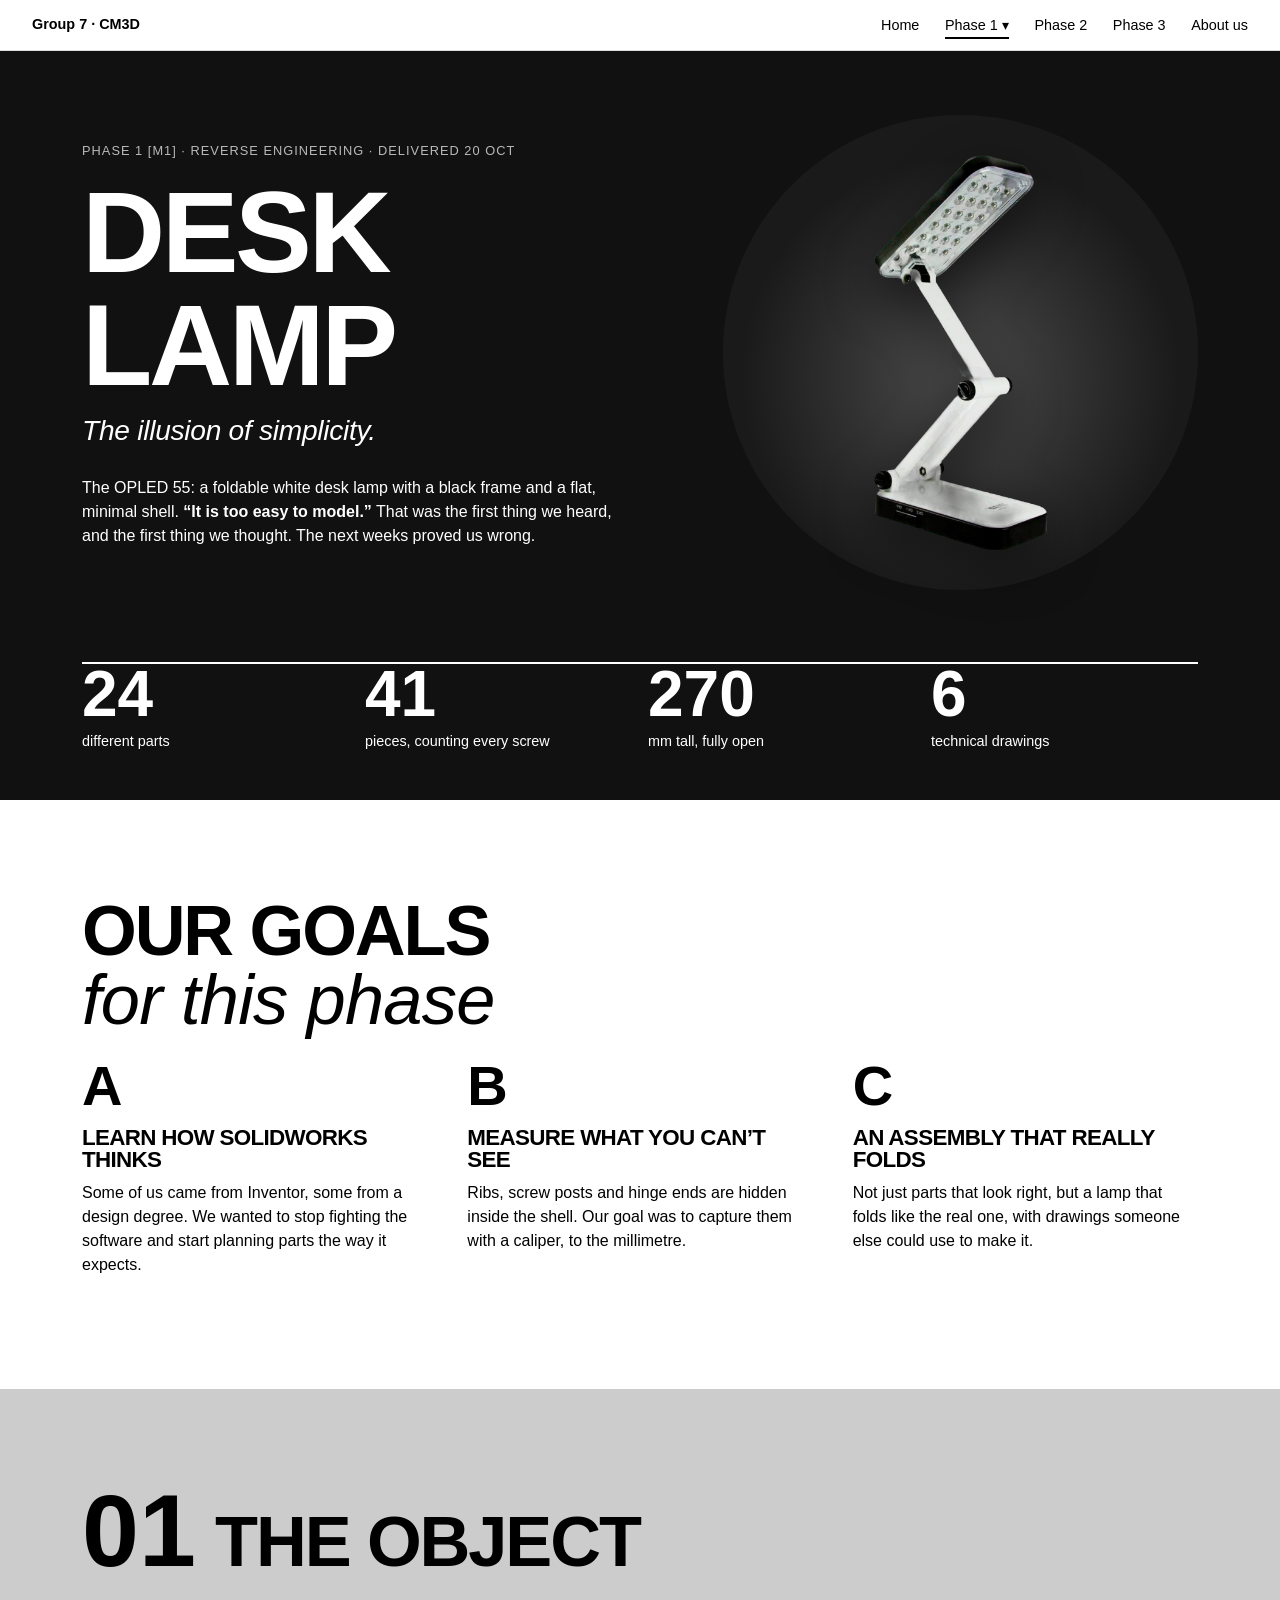
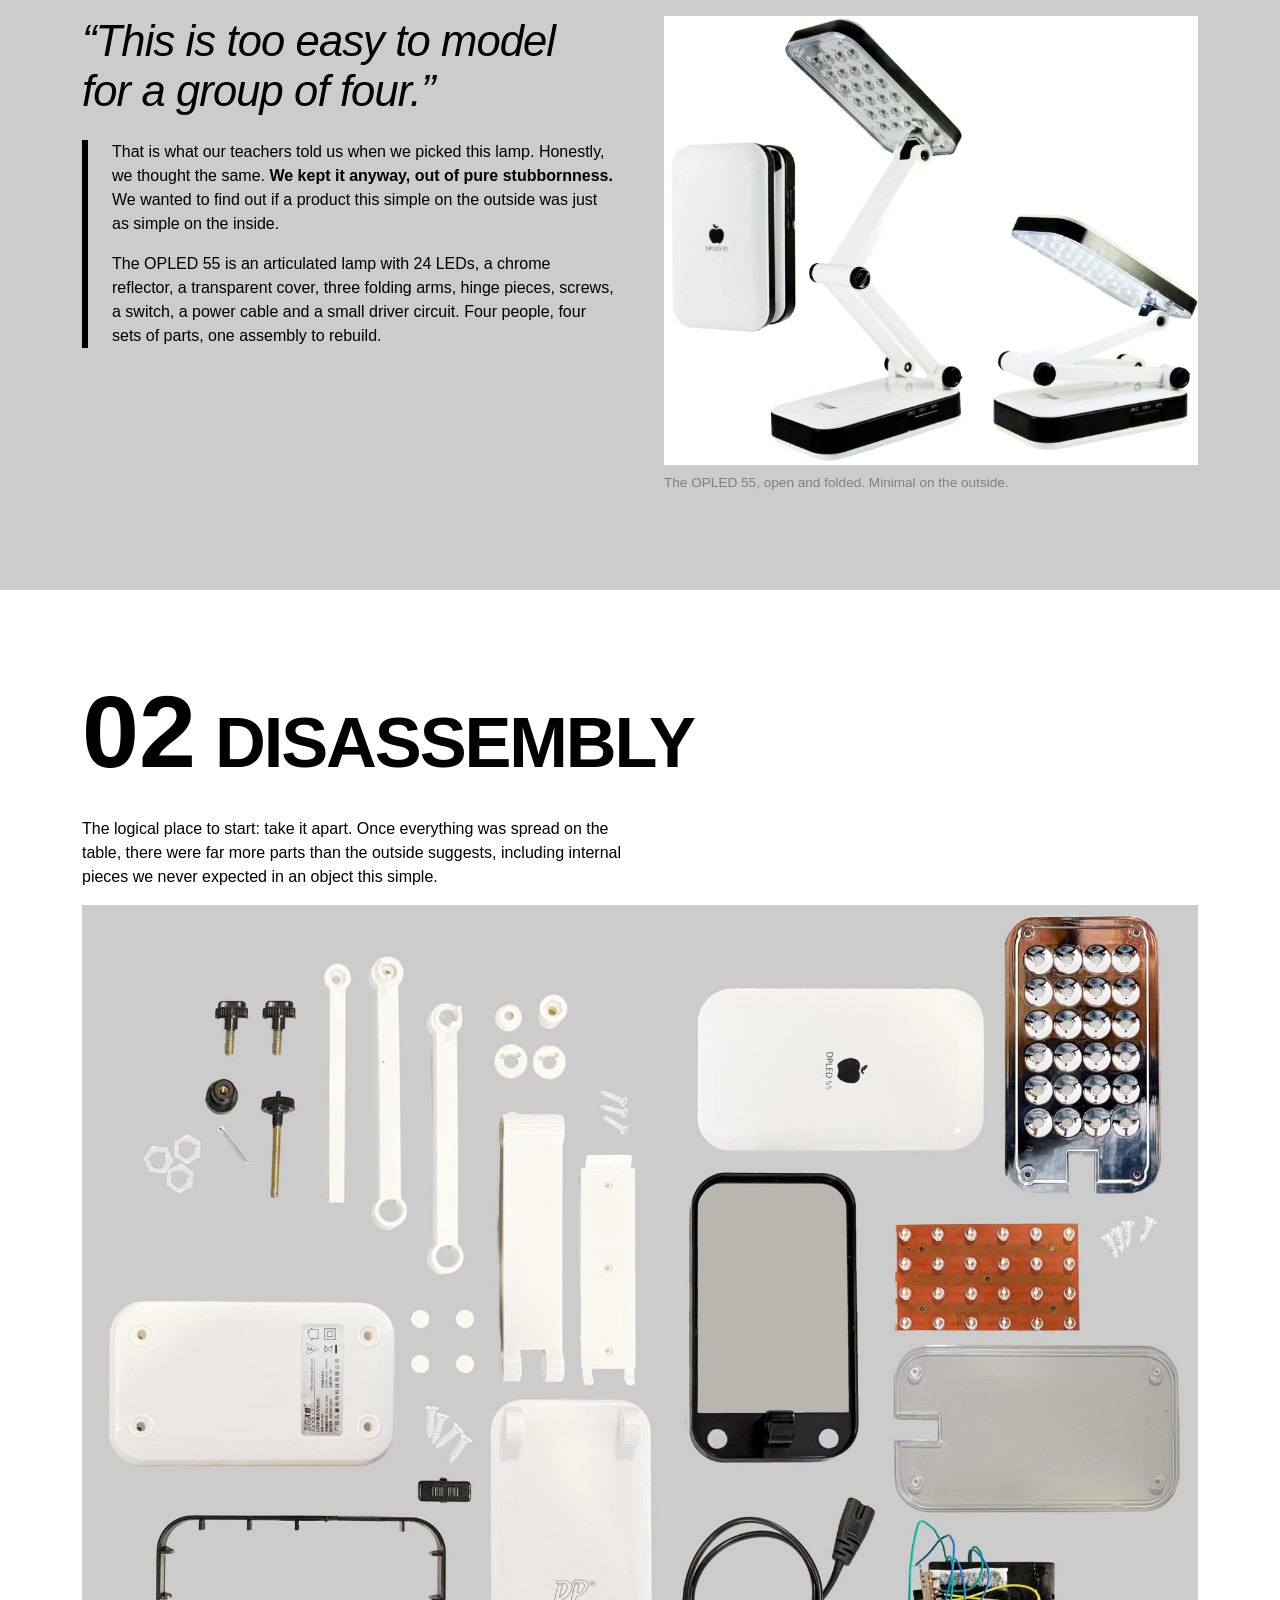
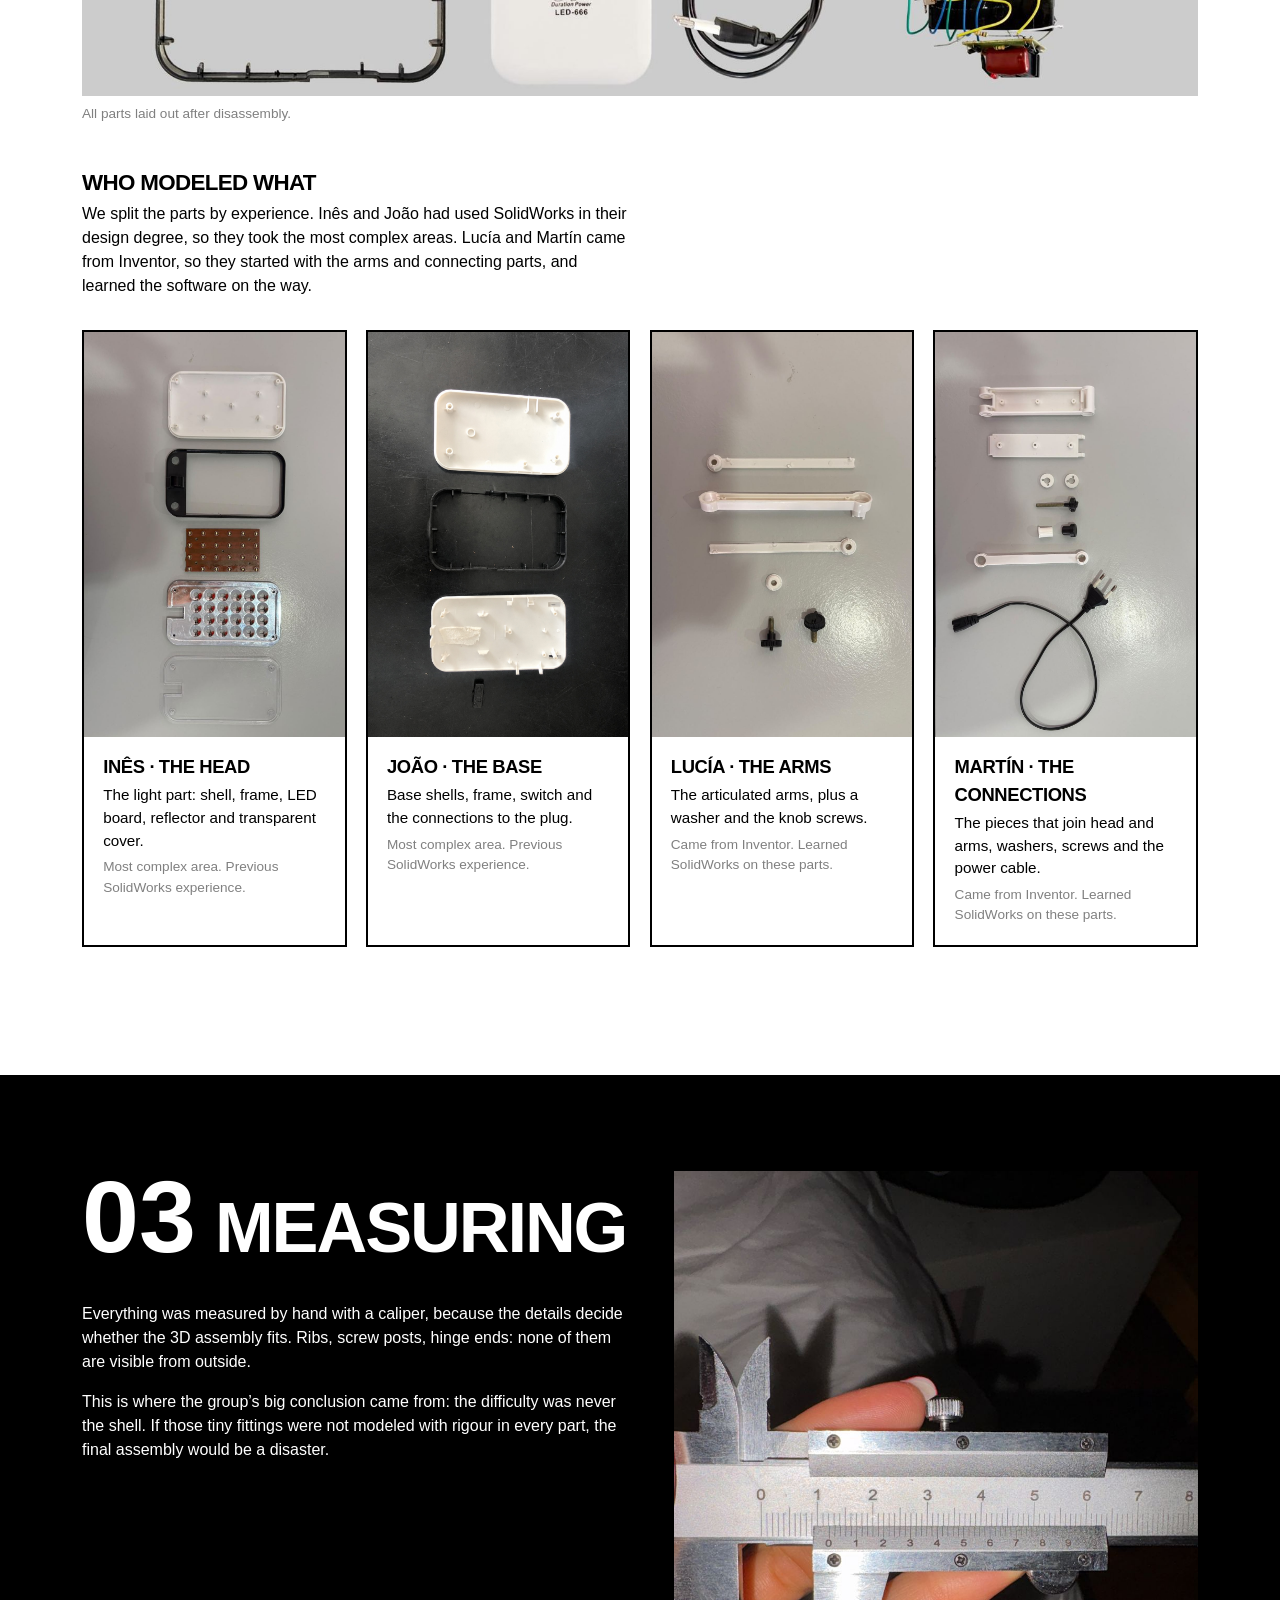
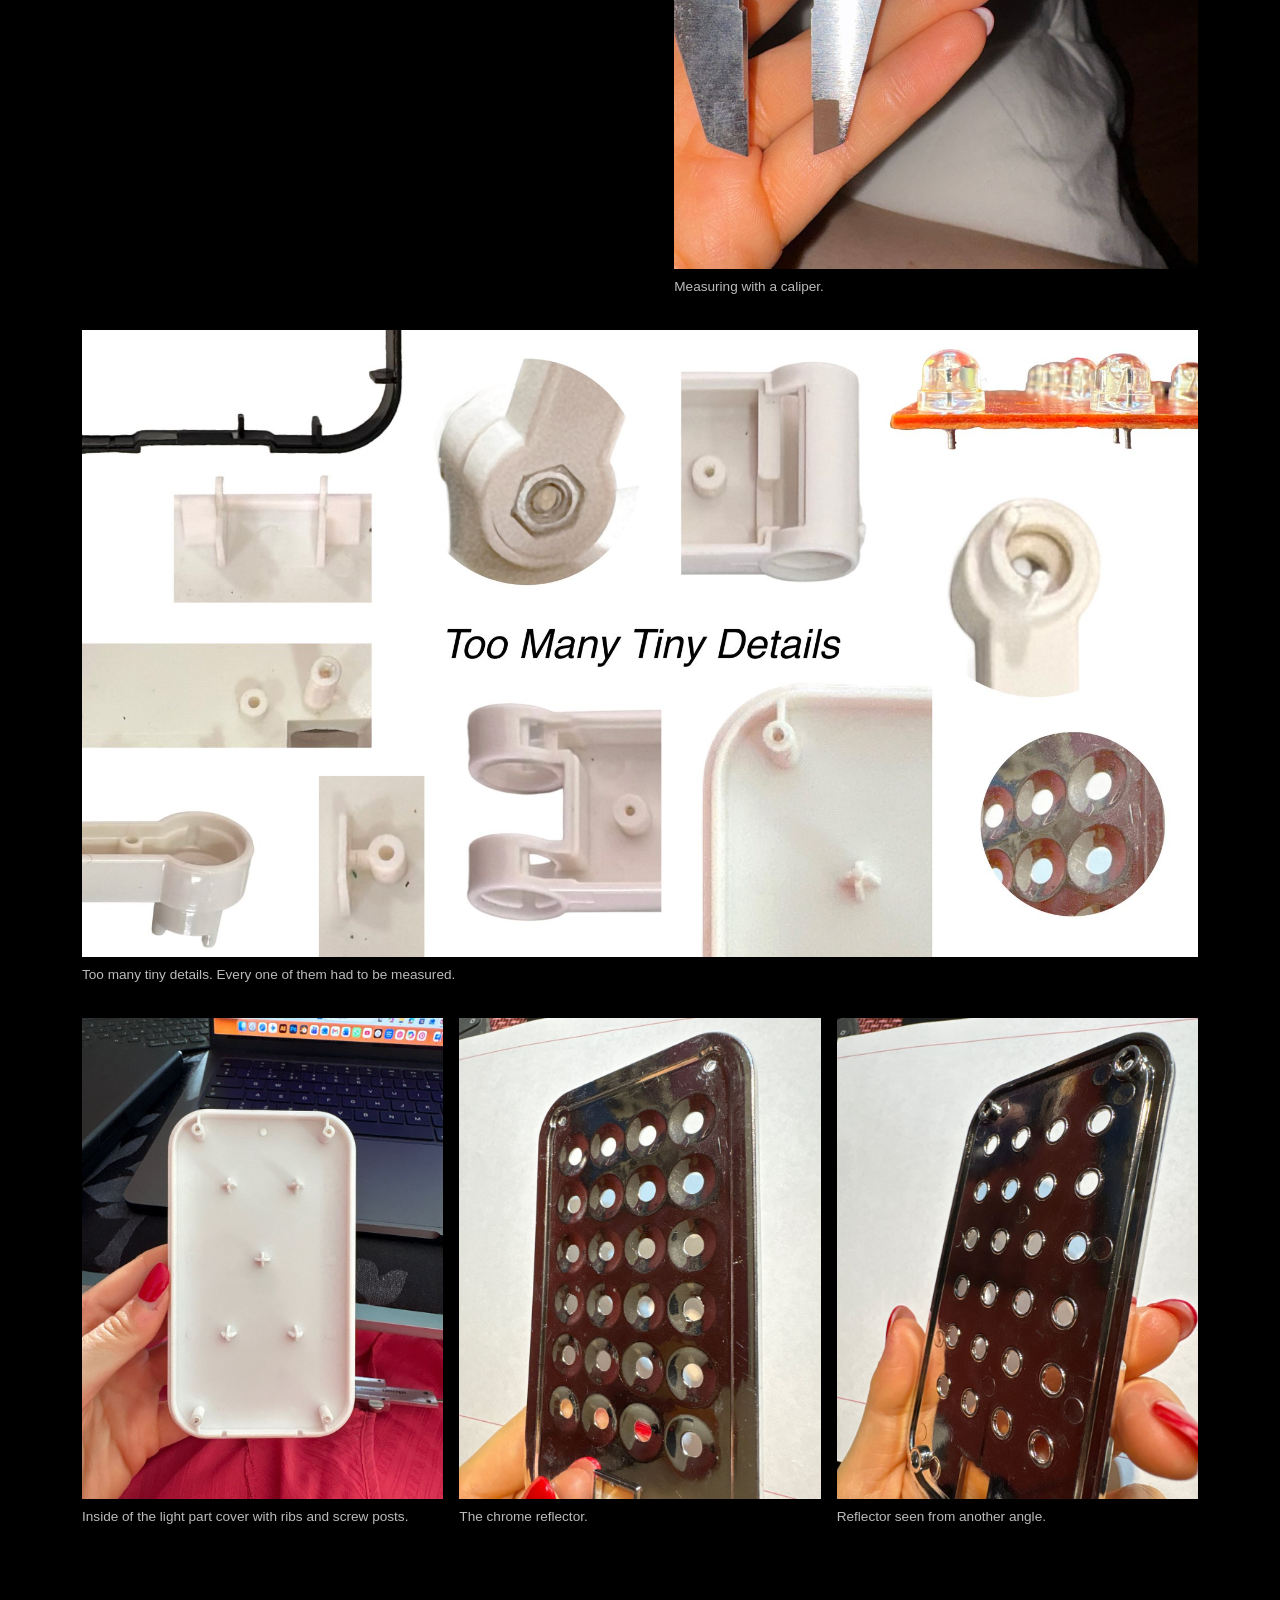
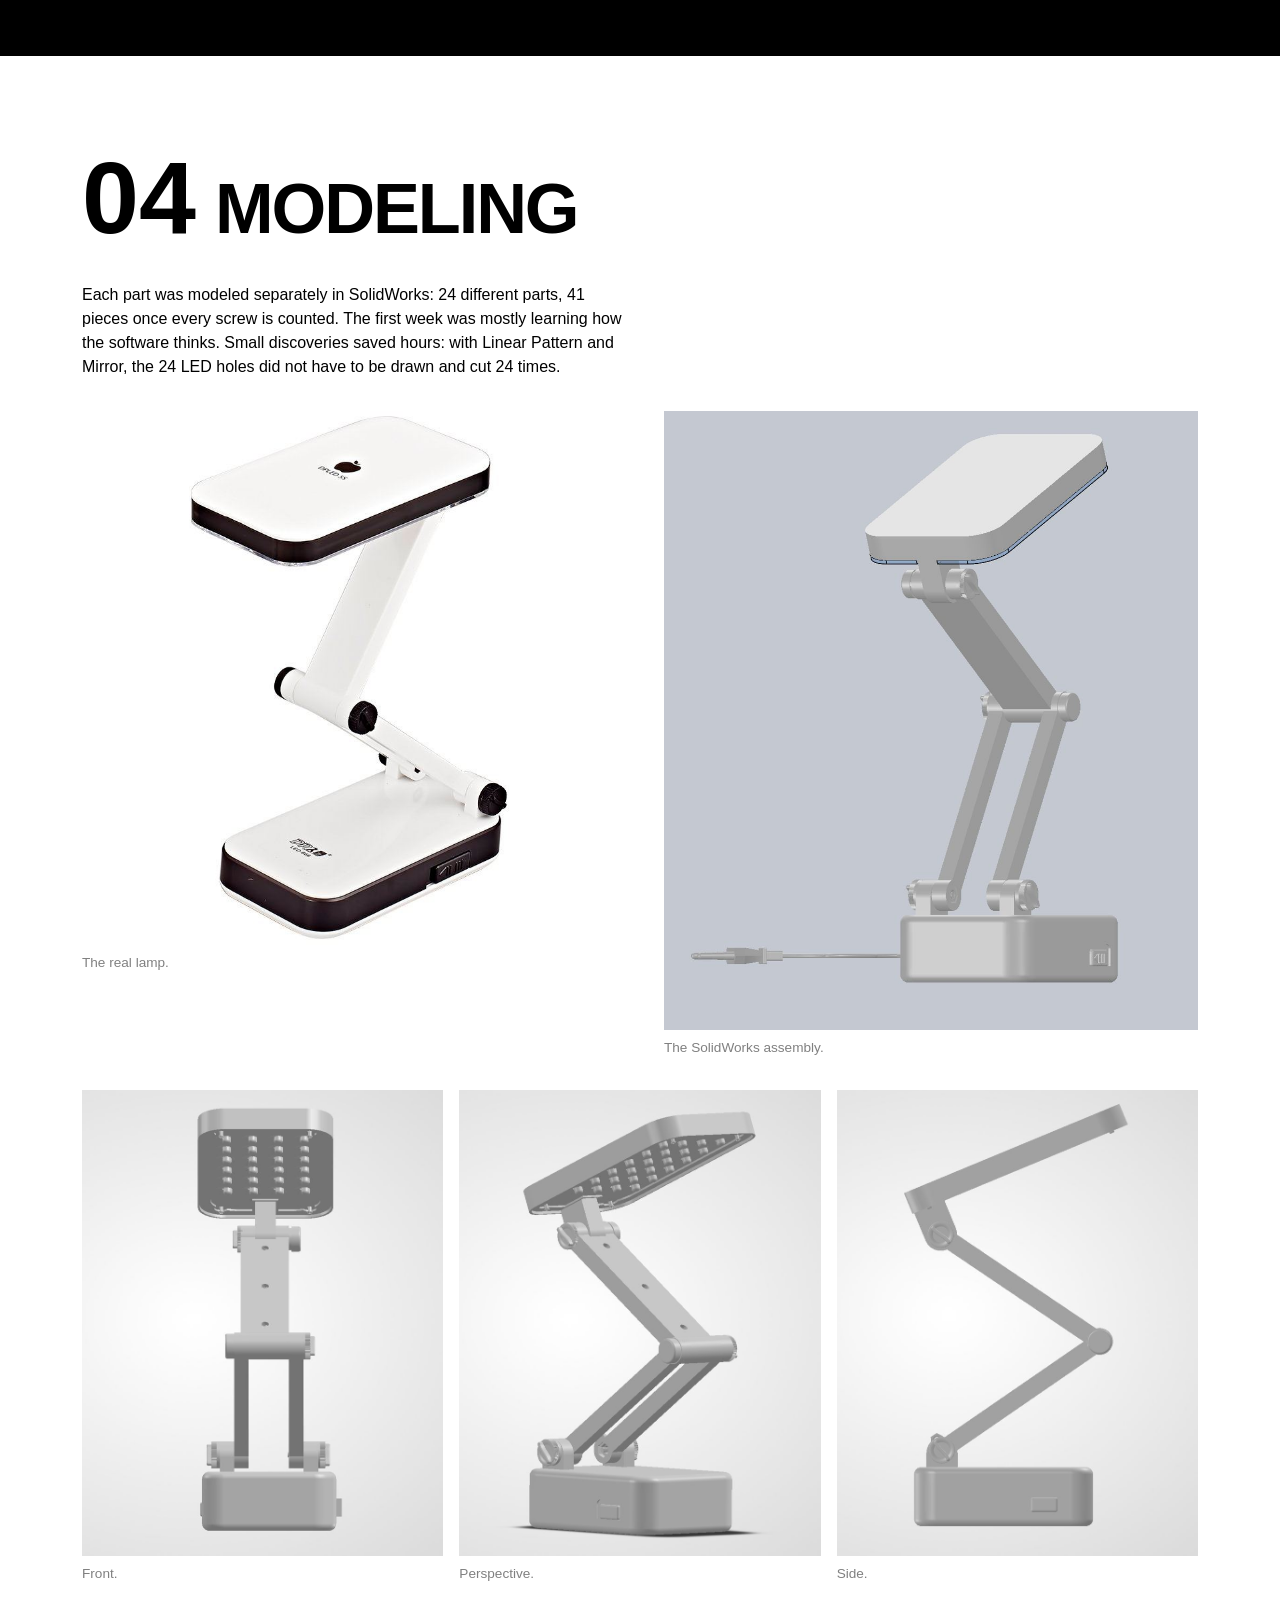
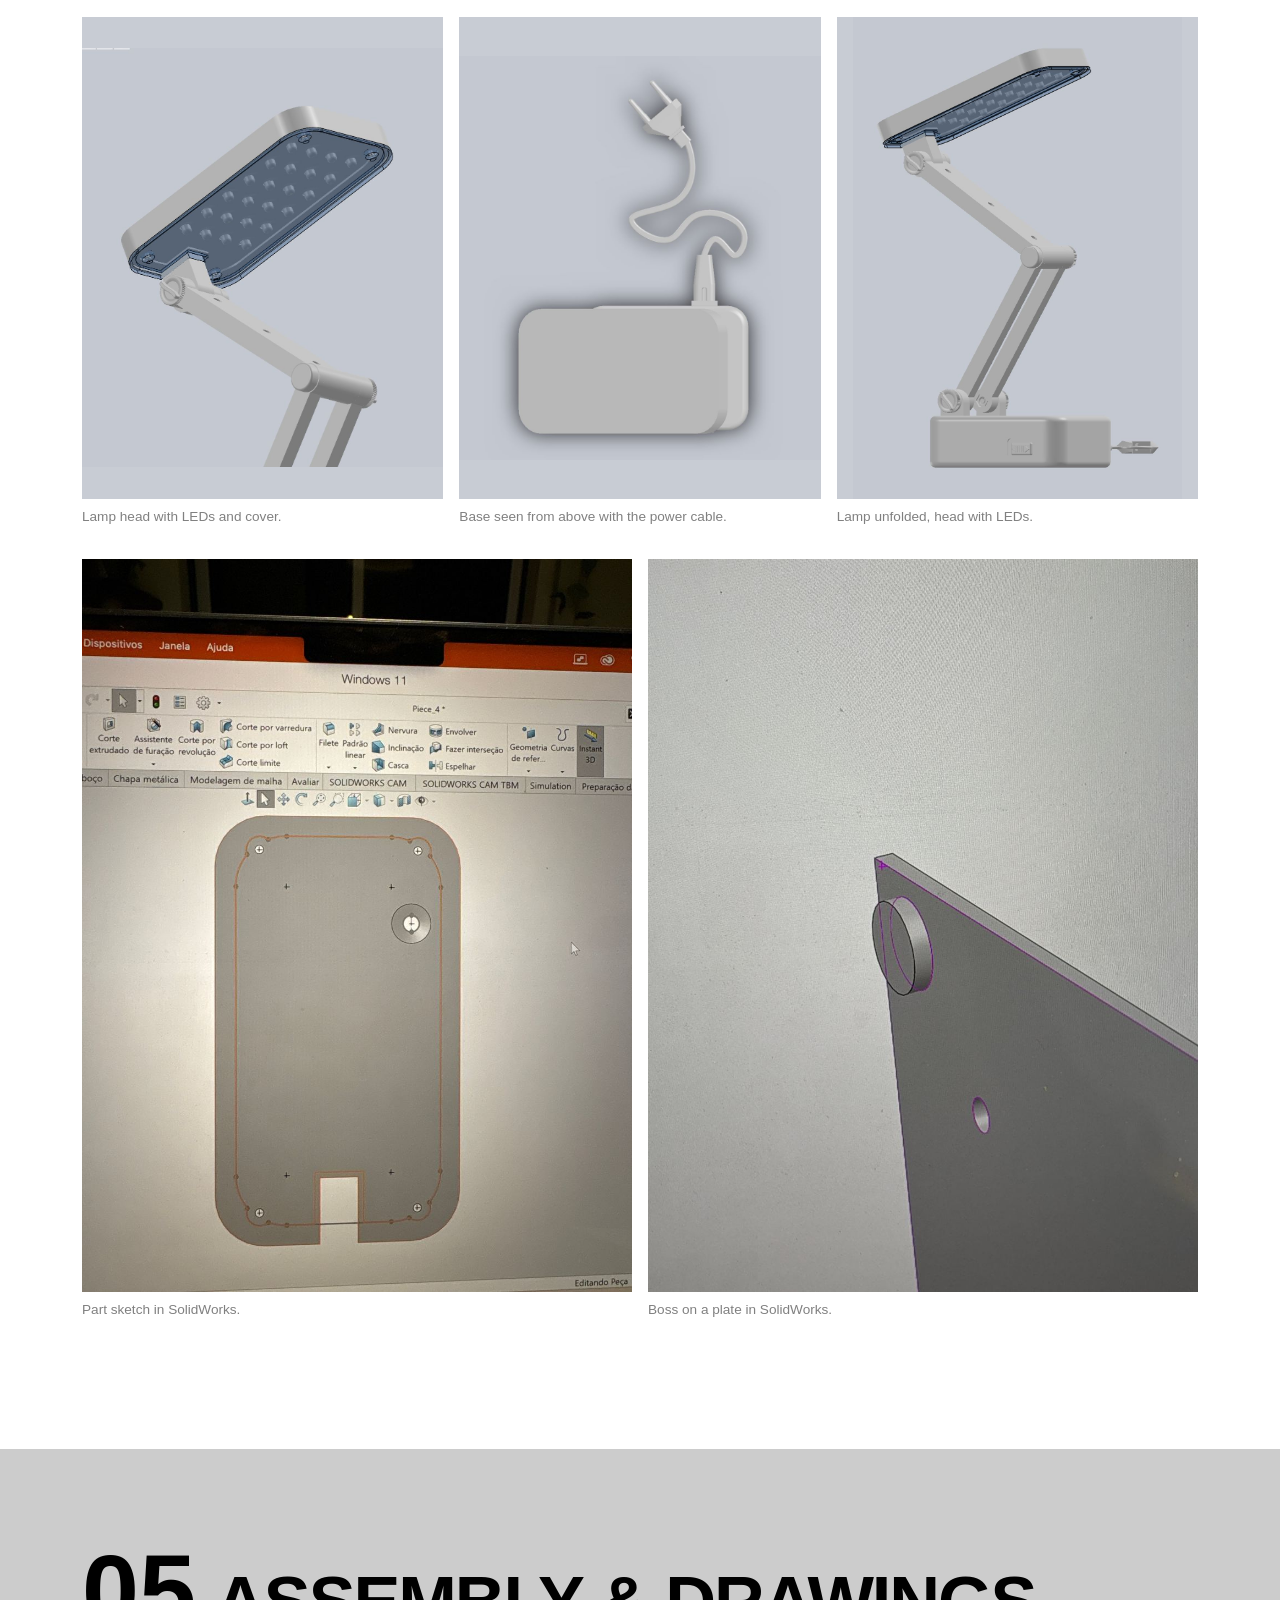
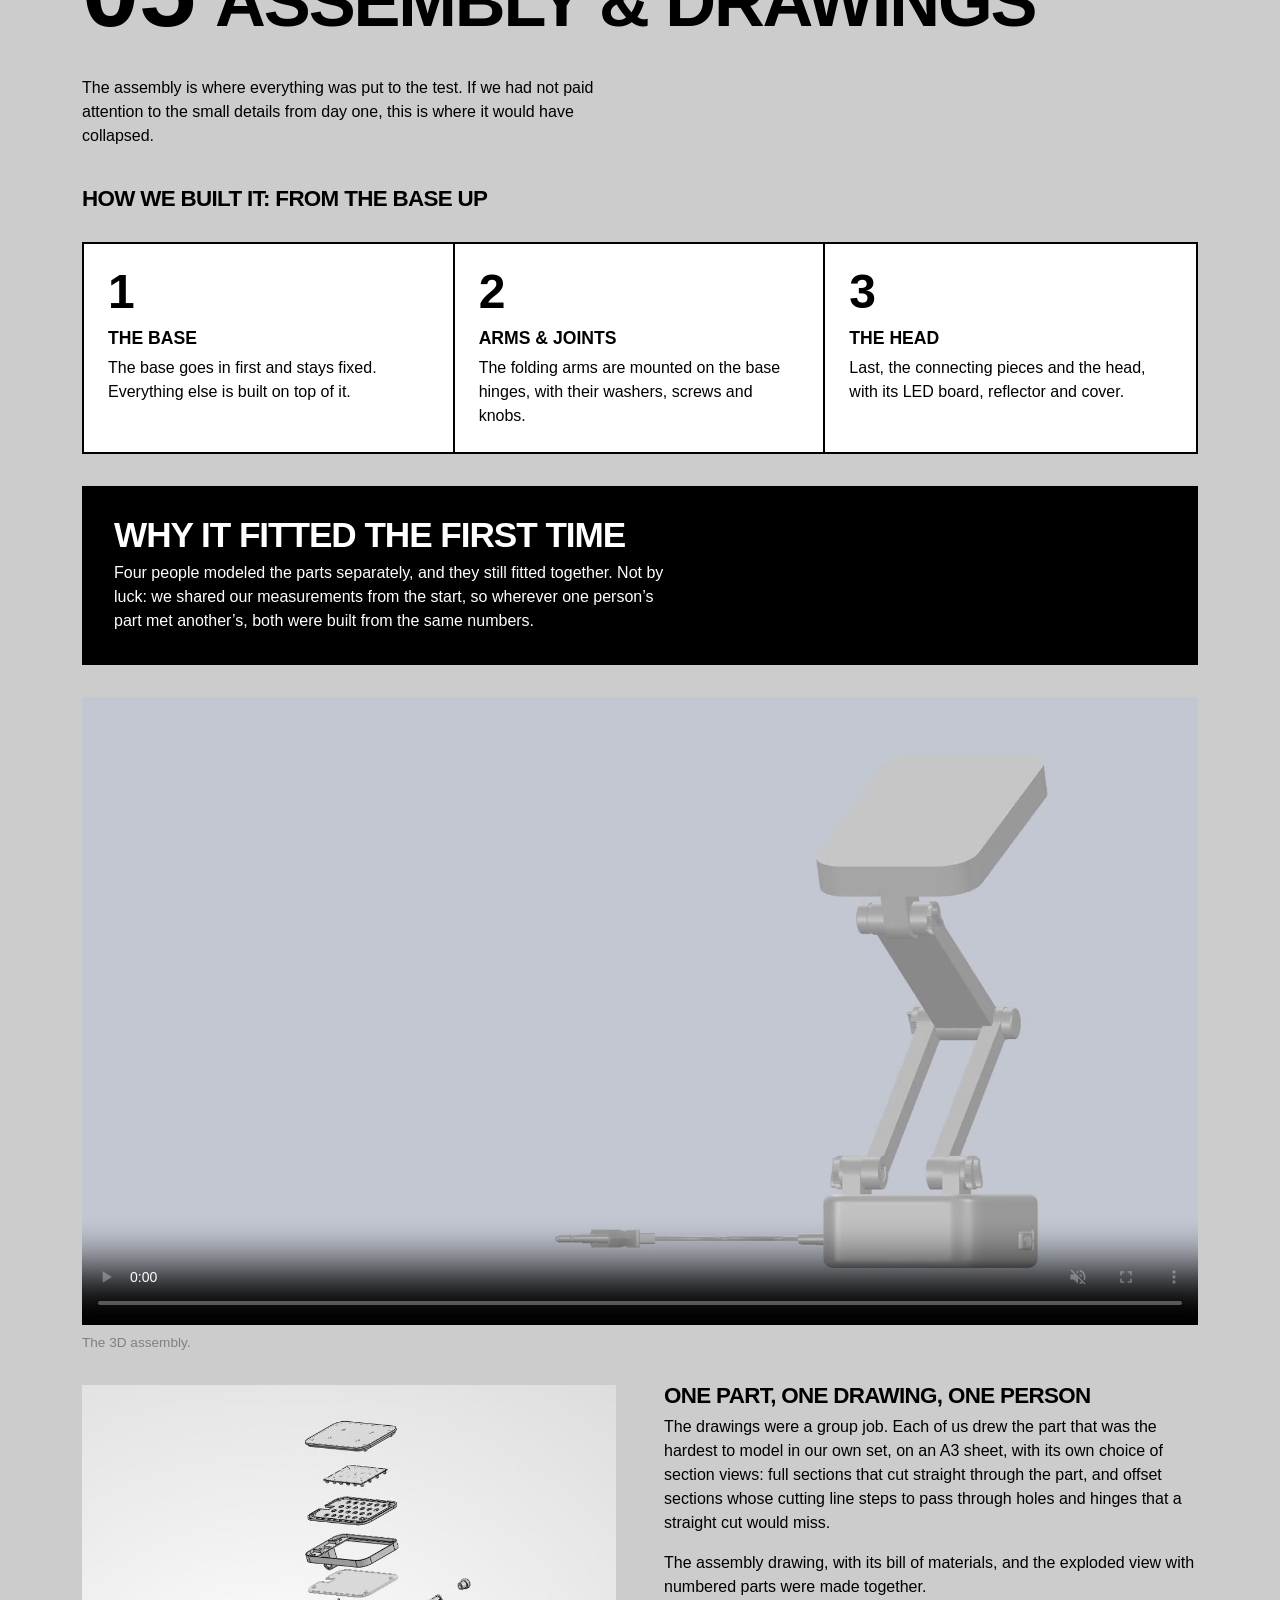
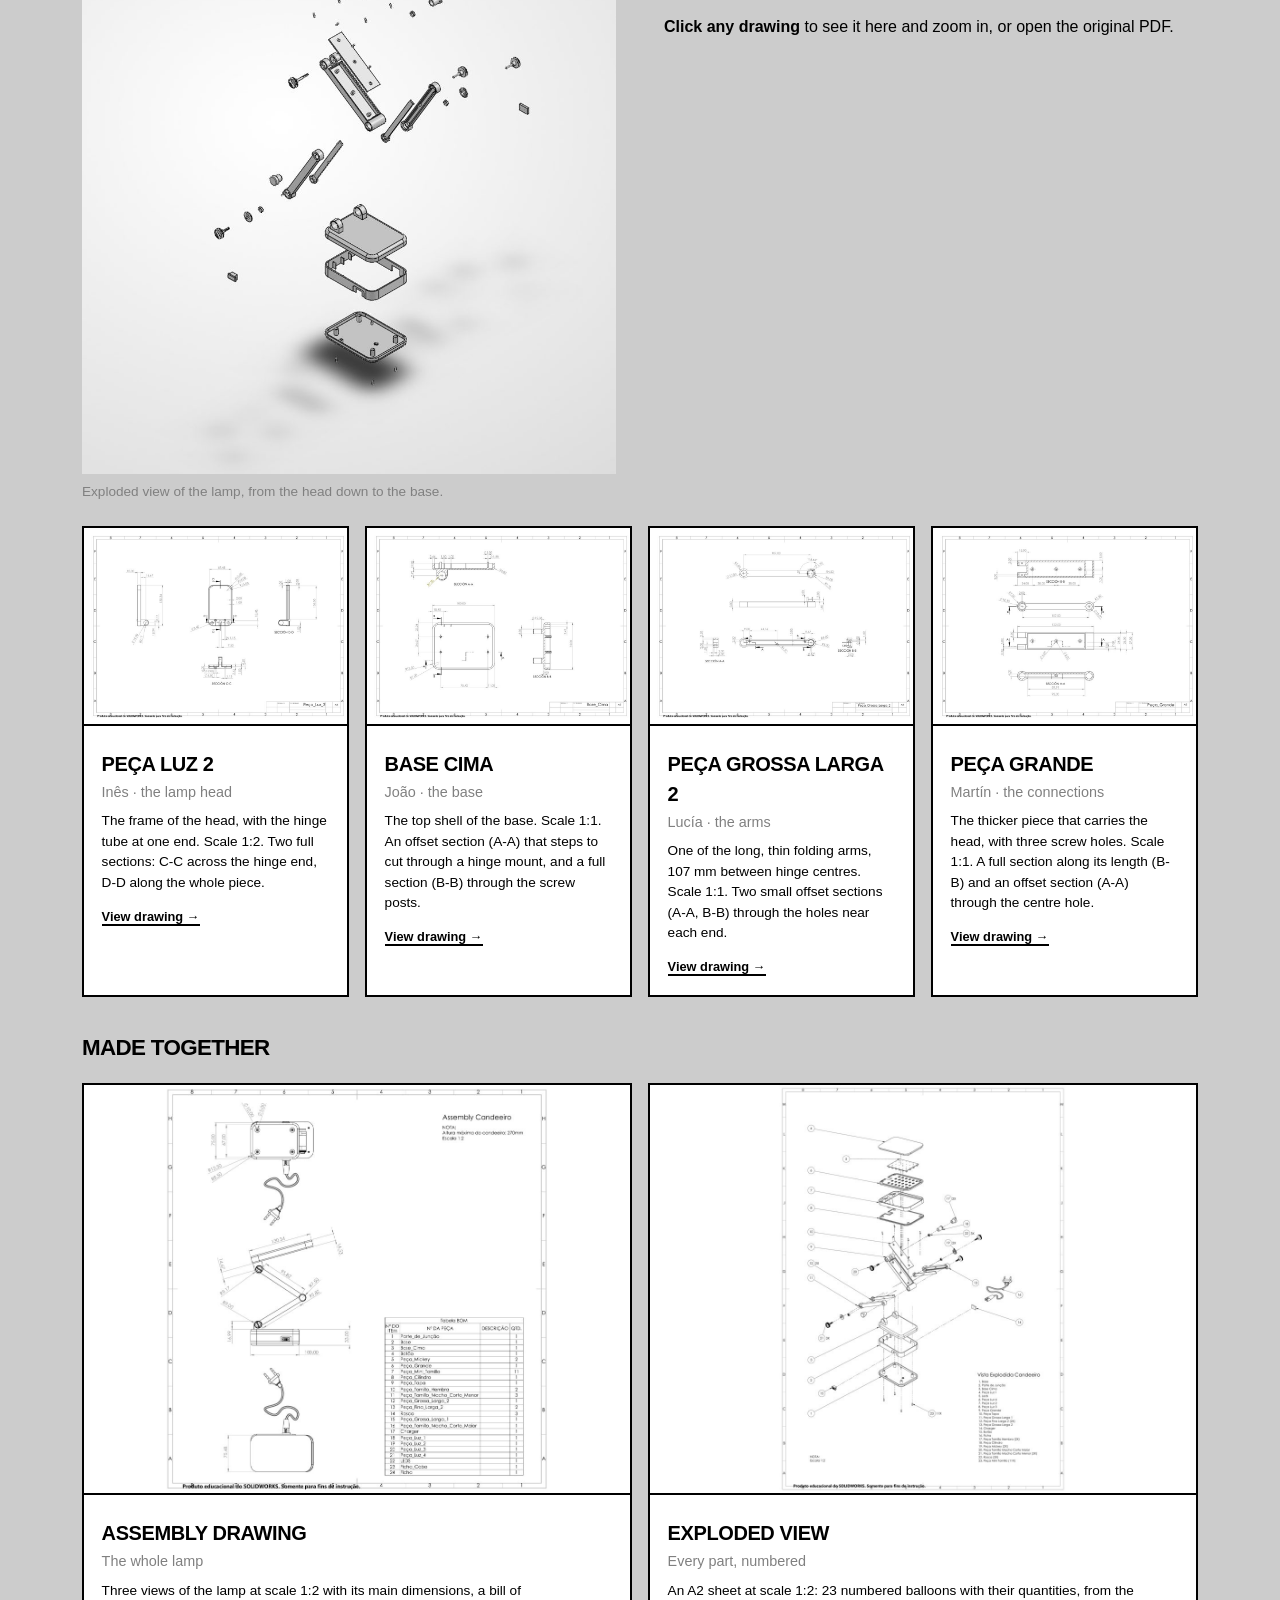
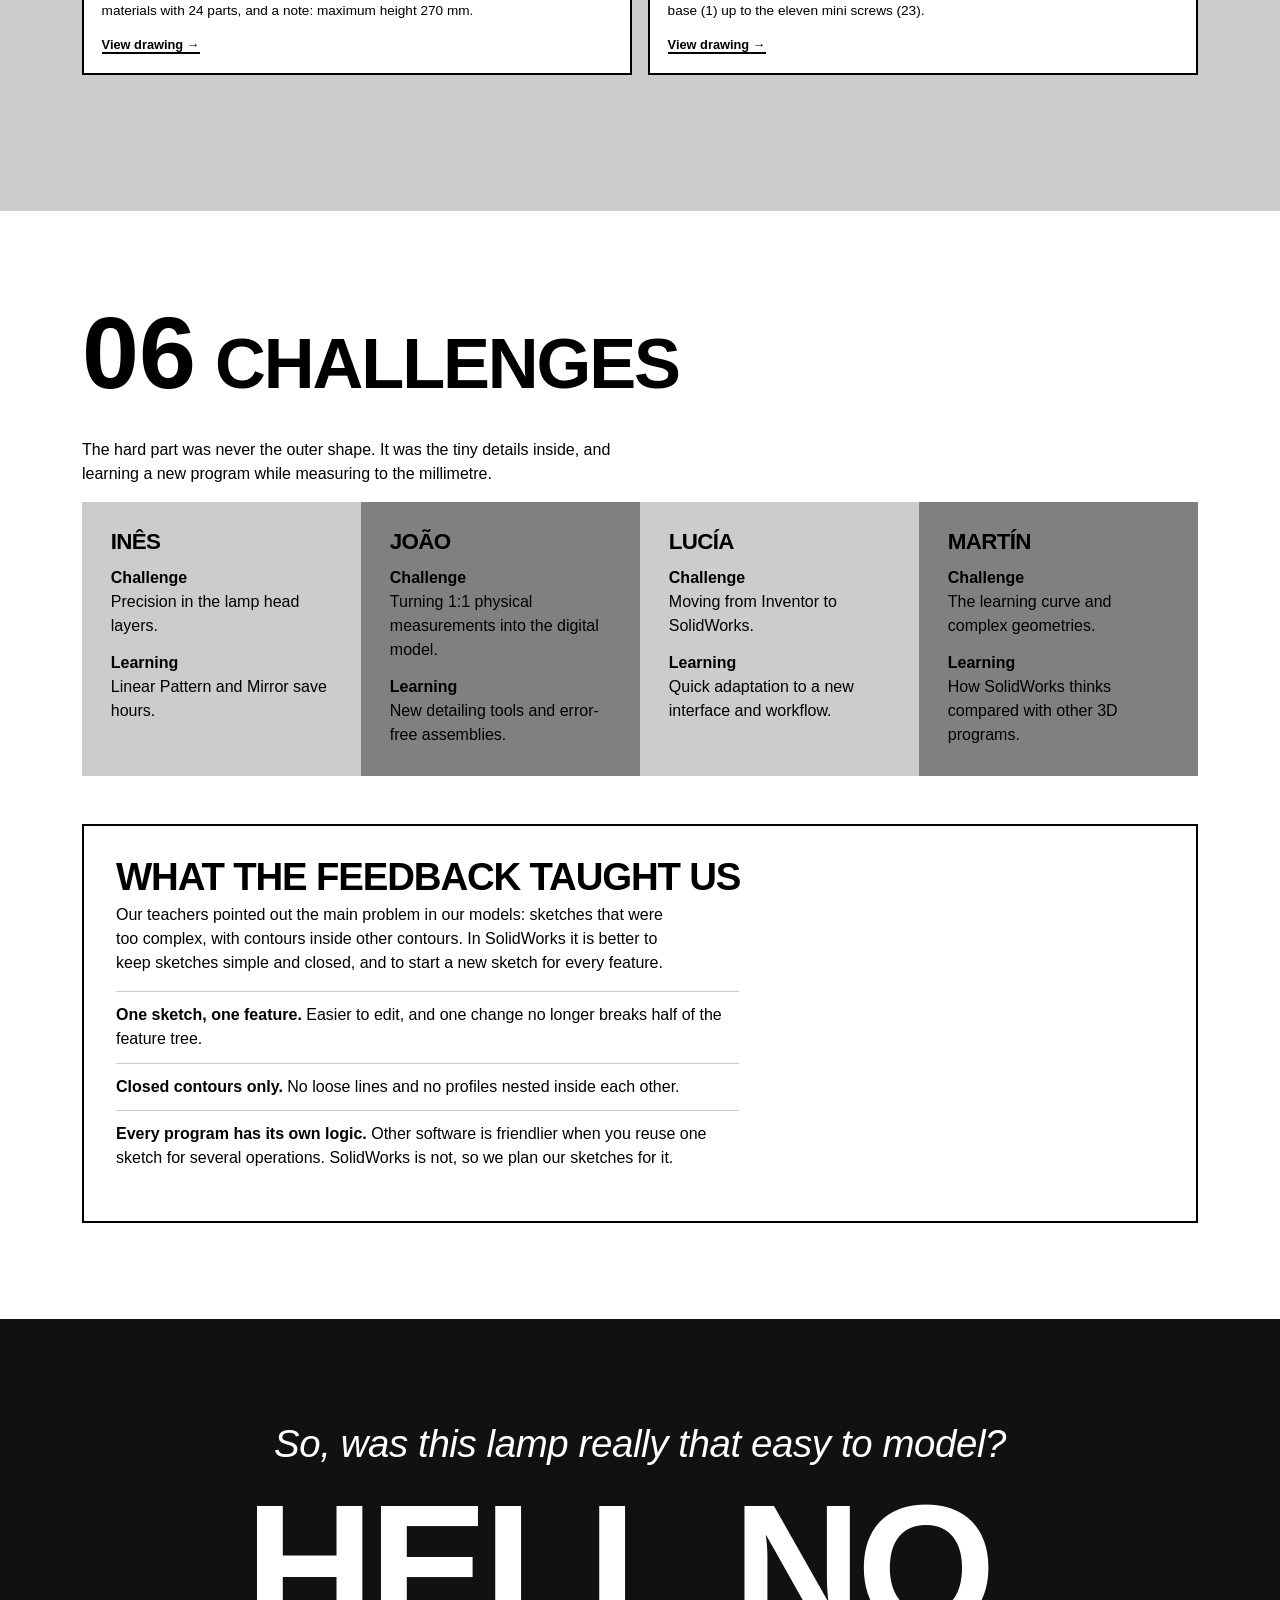
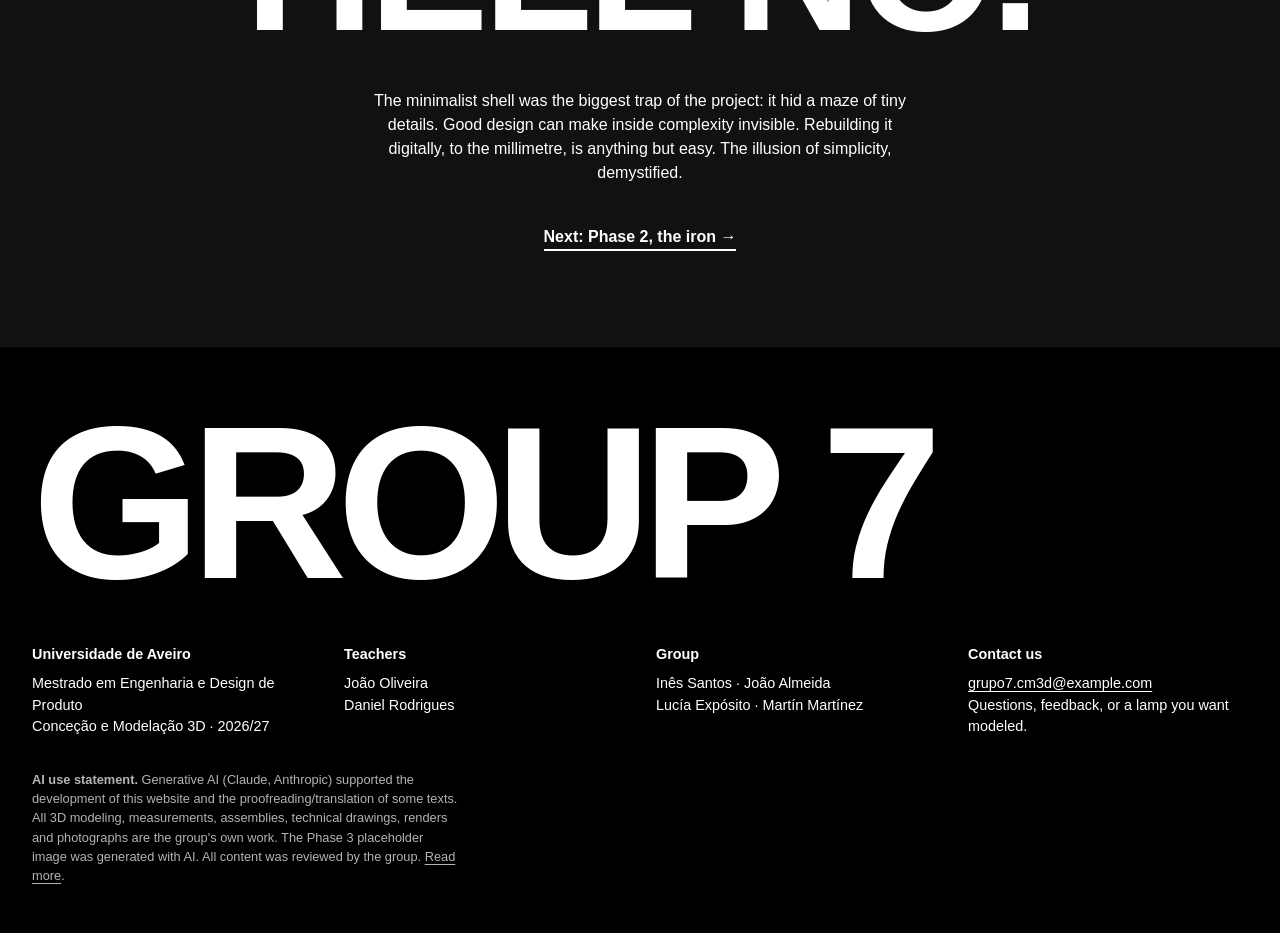
==== commit 508fe055: "Update fase1.html" ====
--- a/fase1.html
+++ b/fase1.html
@@ -15,11 +15,11 @@
 .p1-g3 h3{margin:.8rem 0 .6rem}
 .p1-quote{font-size:clamp(1.6rem,3.4vw,2.8rem);font-style:italic;line-height:1.15;letter-spacing:-.02em;max-width:22ch;margin:0 0 1.5rem}
 .p1-why{border-left:6px solid #000;padding-left:1.5rem}
-.p1-team{display:grid;grid-template-columns:1fr 1fr;gap:1.5rem;margin:2rem 0}
+.p1-team{display:grid;grid-template-columns:repeat(4,1fr);gap:1.2rem;margin:2rem 0}
 .p1-team figure{background:#fff;border:2px solid #000}
-.p1-team img{width:100%;aspect-ratio:16/9;object-fit:contain;background:#ccc}.p1-team img.dk{background:#808080}
+.p1-team img{width:100%;aspect-ratio:9/14;object-fit:cover;background:#ccc}
 .p1-team figcaption{color:#000;font-size:.95rem;margin:0;padding:1rem 1.2rem 1.2rem}
-.p1-team figcaption b{display:block;font-size:1.3rem;text-transform:uppercase;letter-spacing:-.02em}
+.p1-team figcaption b{display:block;font-size:1.15rem;text-transform:uppercase;letter-spacing:-.02em;margin-bottom:.2rem}
 .p1-team figcaption span{display:block;color:var(--mid);font-size:.85rem;margin-top:.3rem}
 .p1-views{display:grid;grid-template-columns:repeat(3,1fr);gap:1rem;margin:2rem 0}
 .p1-views img{aspect-ratio:775/1000;object-fit:cover;background:#eee}
@@ -55,7 +55,8 @@
 .p1-end h2{font-size:clamp(4rem,14vw,12rem);margin:0 0 2rem}
 .p1-end p{margin:0 auto 2rem}
 .p1-next{display:inline-block;margin-top:.5rem;font-weight:800;text-decoration:none;border-bottom:2px solid currentColor}
-@media(max-width:800px){.p1-grid,.p1-g3,.p1-team,.p1-steps{grid-template-columns:1fr}.p1-steps li{border-right:0;border-bottom:2px solid #000}.p1-steps li:last-child{border-bottom:0}.p1-facts{grid-template-columns:1fr 1fr}.p1-obj{max-width:360px;margin:0 auto;width:100%}.p1-views{grid-template-columns:1fr 1fr}}
+@media(max-width:1000px){.p1-team{grid-template-columns:1fr 1fr}}
+@media(max-width:800px){.p1-grid,.p1-g3,.p1-steps{grid-template-columns:1fr}.p1-steps li{border-right:0;border-bottom:2px solid #000}.p1-steps li:last-child{border-bottom:0}.p1-facts{grid-template-columns:1fr 1fr}.p1-obj{max-width:360px;margin:0 auto;width:100%}.p1-views{grid-template-columns:1fr 1fr}}
 </style></head><body><header class="nav"><a href="index.html">Group 7 &middot; CM3D</a><nav aria-label="Main"><ul><li><a href="index.html">Home</a></li><li class="dd"><a href="fase1.html" class="on">Phase 1 &#9662;</a><ul><li><a href="fase1.html#s01">01 &nbsp;The object</a></li><li><a href="fase1.html#s02">02 &nbsp;Disassembly</a></li><li><a href="fase1.html#s03">03 &nbsp;Measuring</a></li><li><a href="fase1.html#s04">04 &nbsp;Modeling</a></li><li><a href="fase1.html#s05">05 &nbsp;Assembly & drawings</a></li><li><a href="fase1.html#s06">06 &nbsp;Challenges</a></li></ul></li><li><a href="fase2.html">Phase 2</a></li><li><a href="fase3.html">Phase 3</a></li><li><a href="nosotros.html">About us</a></li></ul></nav></header><main>
 
 <section class="p1-hero"><div class="wrap p1-grid"><div>
@@ -84,12 +85,11 @@
 <h3 style="margin-top:3rem">Who modeled what</h3>
 <p>We split the parts by experience. Inês and João had used SolidWorks in their design degree, so they took the most complex areas. Lucía and Martín came from Inventor, so they started with the arms and connecting parts, and learned the software on the way.</p>
 <div class="p1-team">
-<figure><img src="img/f1_team_ines.jpg" alt="Inês's parts: head shell, frame, LED board, reflector and cover" loading="lazy"><figcaption><b>Inês &middot; The head</b>The light part: shell, frame, LED board, reflector and transparent cover.<span>Most complex area. Previous SolidWorks experience.</span></figcaption></figure>
-<figure><img class="dk" src="img/f1_team_joao.jpg" alt="João's parts: base shells, frame and switch" loading="lazy"><figcaption><b>João &middot; The base</b>Base shells, frame, switch and the connections to the plug.<span>Most complex area. Previous SolidWorks experience.</span></figcaption></figure>
-<figure><img src="img/f1_team_lucia.jpg" alt="Lucía's parts: the articulated arms, washer and knobs" loading="lazy"><figcaption><b>Lucía &middot; The arms</b>The articulated arms, plus a washer and the knob screws.<span>Came from Inventor. Learned SolidWorks on these parts.</span></figcaption></figure>
-<figure><img class="dk" src="img/f1_team_martin.jpg" alt="Martín's parts: connecting pieces, washers, screws and cable" loading="lazy"><figcaption><b>Martín &middot; The connections</b>The pieces that join head and arms, washers, screws and the power cable.<span>Came from Inventor. Learned SolidWorks on these parts.</span></figcaption></figure>
-</div>
-<div class="gal"><figure><img src="img/head.jpg" alt="The head" loading="lazy"><figcaption>Head parts.</figcaption></figure><figure><img src="img/base.jpg" alt="The base" loading="lazy"><figcaption>Base parts.</figcaption></figure><figure><img src="img/arms.jpg" alt="The arms" loading="lazy"><figcaption>Arm parts.</figcaption></figure><figure><img src="img/joints.jpg" alt="Joints and cable" loading="lazy"><figcaption>Fitting parts and cable.</figcaption></figure></div></div></section>
+<figure><img src="img/head.jpg" alt="Inês's parts: head shell, frame, LED board, reflector and cover" loading="lazy"><figcaption><b>Inês &middot; The head</b>The light part: shell, frame, LED board, reflector and transparent cover.<span>Most complex area. Previous SolidWorks experience.</span></figcaption></figure>
+<figure><img src="img/base.jpg" alt="João's parts: base shells, frame and switch" loading="lazy"><figcaption><b>João &middot; The base</b>Base shells, frame, switch and the connections to the plug.<span>Most complex area. Previous SolidWorks experience.</span></figcaption></figure>
+<figure><img src="img/arms.jpg" alt="Lucía's parts: the articulated arms, washer and knobs" loading="lazy"><figcaption><b>Lucía &middot; The arms</b>The articulated arms, plus a washer and the knob screws.<span>Came from Inventor. Learned SolidWorks on these parts.</span></figcaption></figure>
+<figure><img src="img/joints.jpg" alt="Martín's parts: connecting pieces, washers, screws and cable" loading="lazy"><figcaption><b>Martín &middot; The connections</b>The pieces that join head and arms, washers, screws and the power cable.<span>Came from Inventor. Learned SolidWorks on these parts.</span></figcaption></figure>
+</div></div></section>
 
 <section id="s03" class="dark"><div class="wrap cols"><div><div class="big"><span>03</span><h2>Measuring</h2></div><p>Everything was measured by hand with a caliper, because the details decide whether the 3D assembly fits. Ribs, screw posts, hinge ends: none of them are visible from outside.</p><p>This is where the group&rsquo;s big conclusion came from: the difficulty was never the shell. If those tiny fittings were not modeled with rigour in every part, the final assembly would be a disaster.</p></div><figure><img src="img/caliper.jpg" alt="Caliper reading, again." loading="lazy"><figcaption>Measuring with a caliper.</figcaption></figure></div>
 <div class="wrap"><figure style="margin-top:2rem"><img src="img/f1_details.jpg" alt="Close-ups of the small internal details: ribs, screw posts, hinge ends, LEDs and the reflector" loading="lazy"><figcaption>Too many tiny details. Every one of them had to be measured.</figcaption></figure>
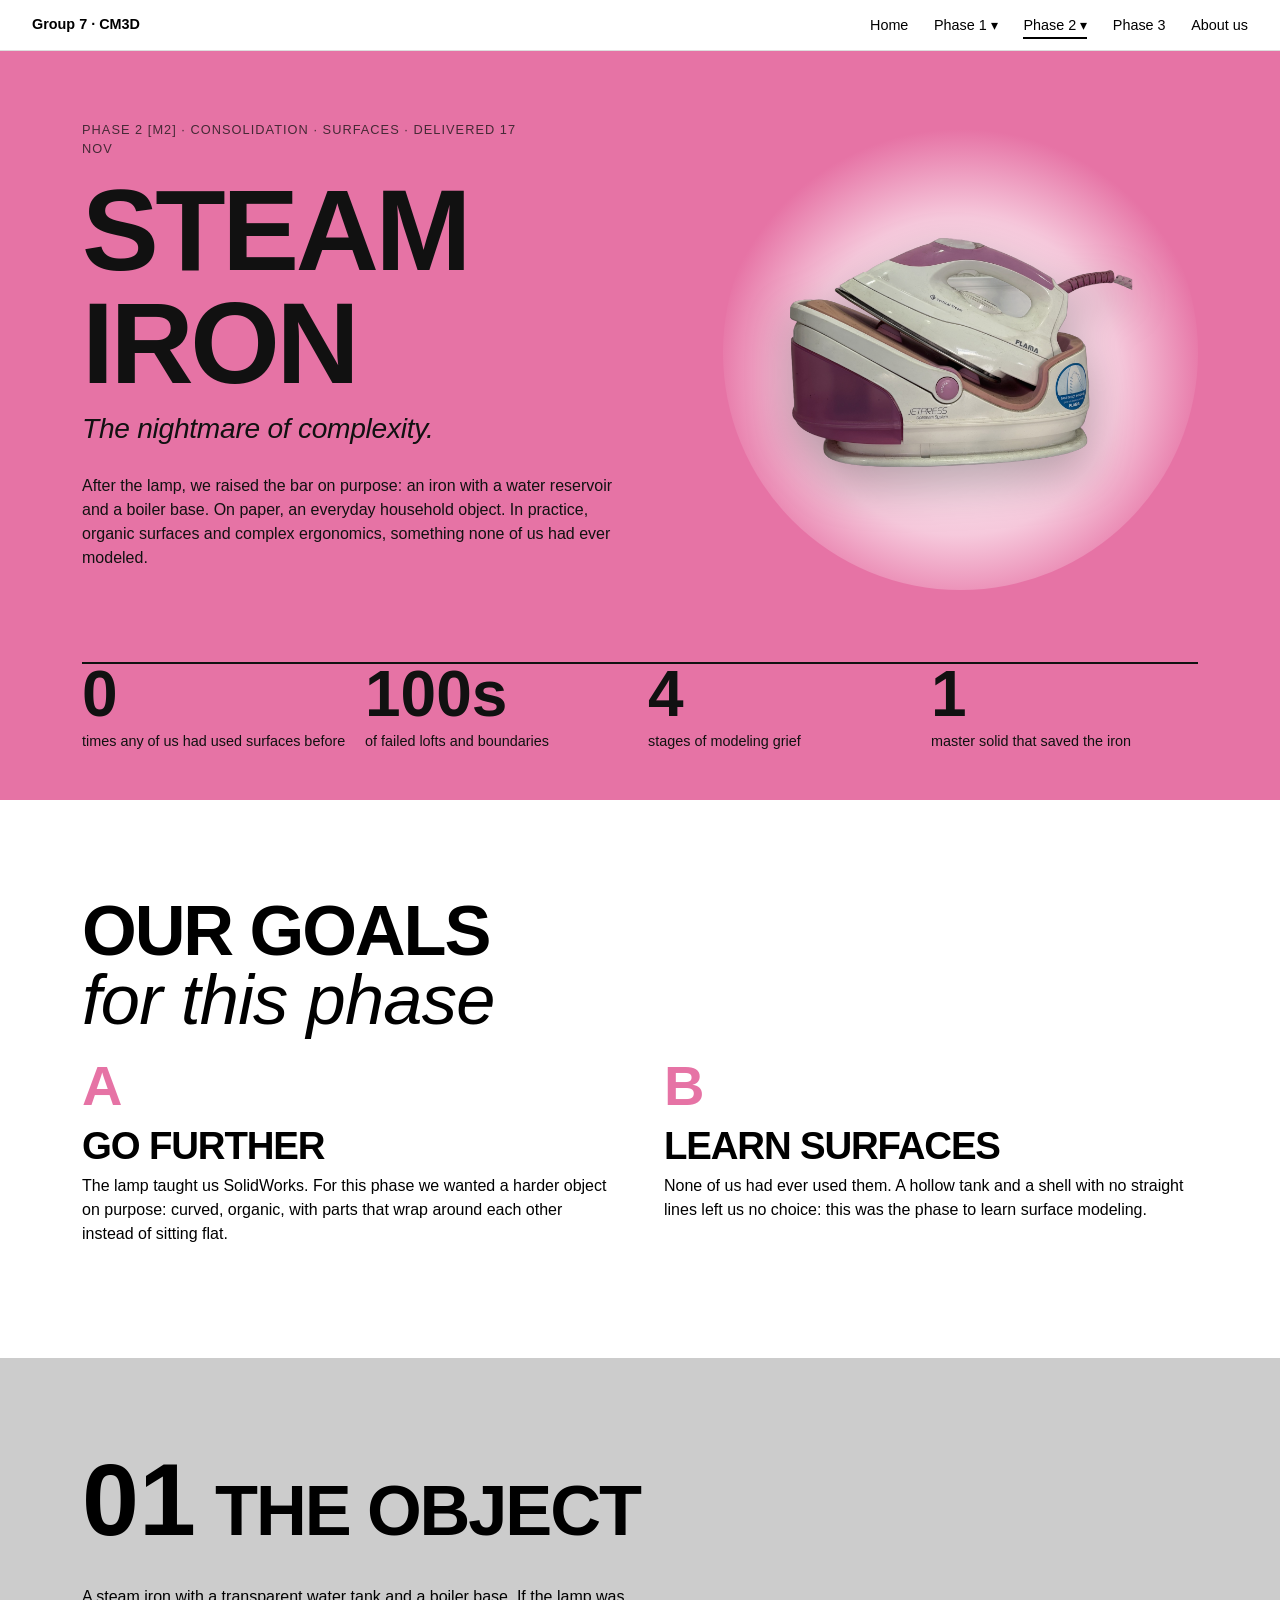
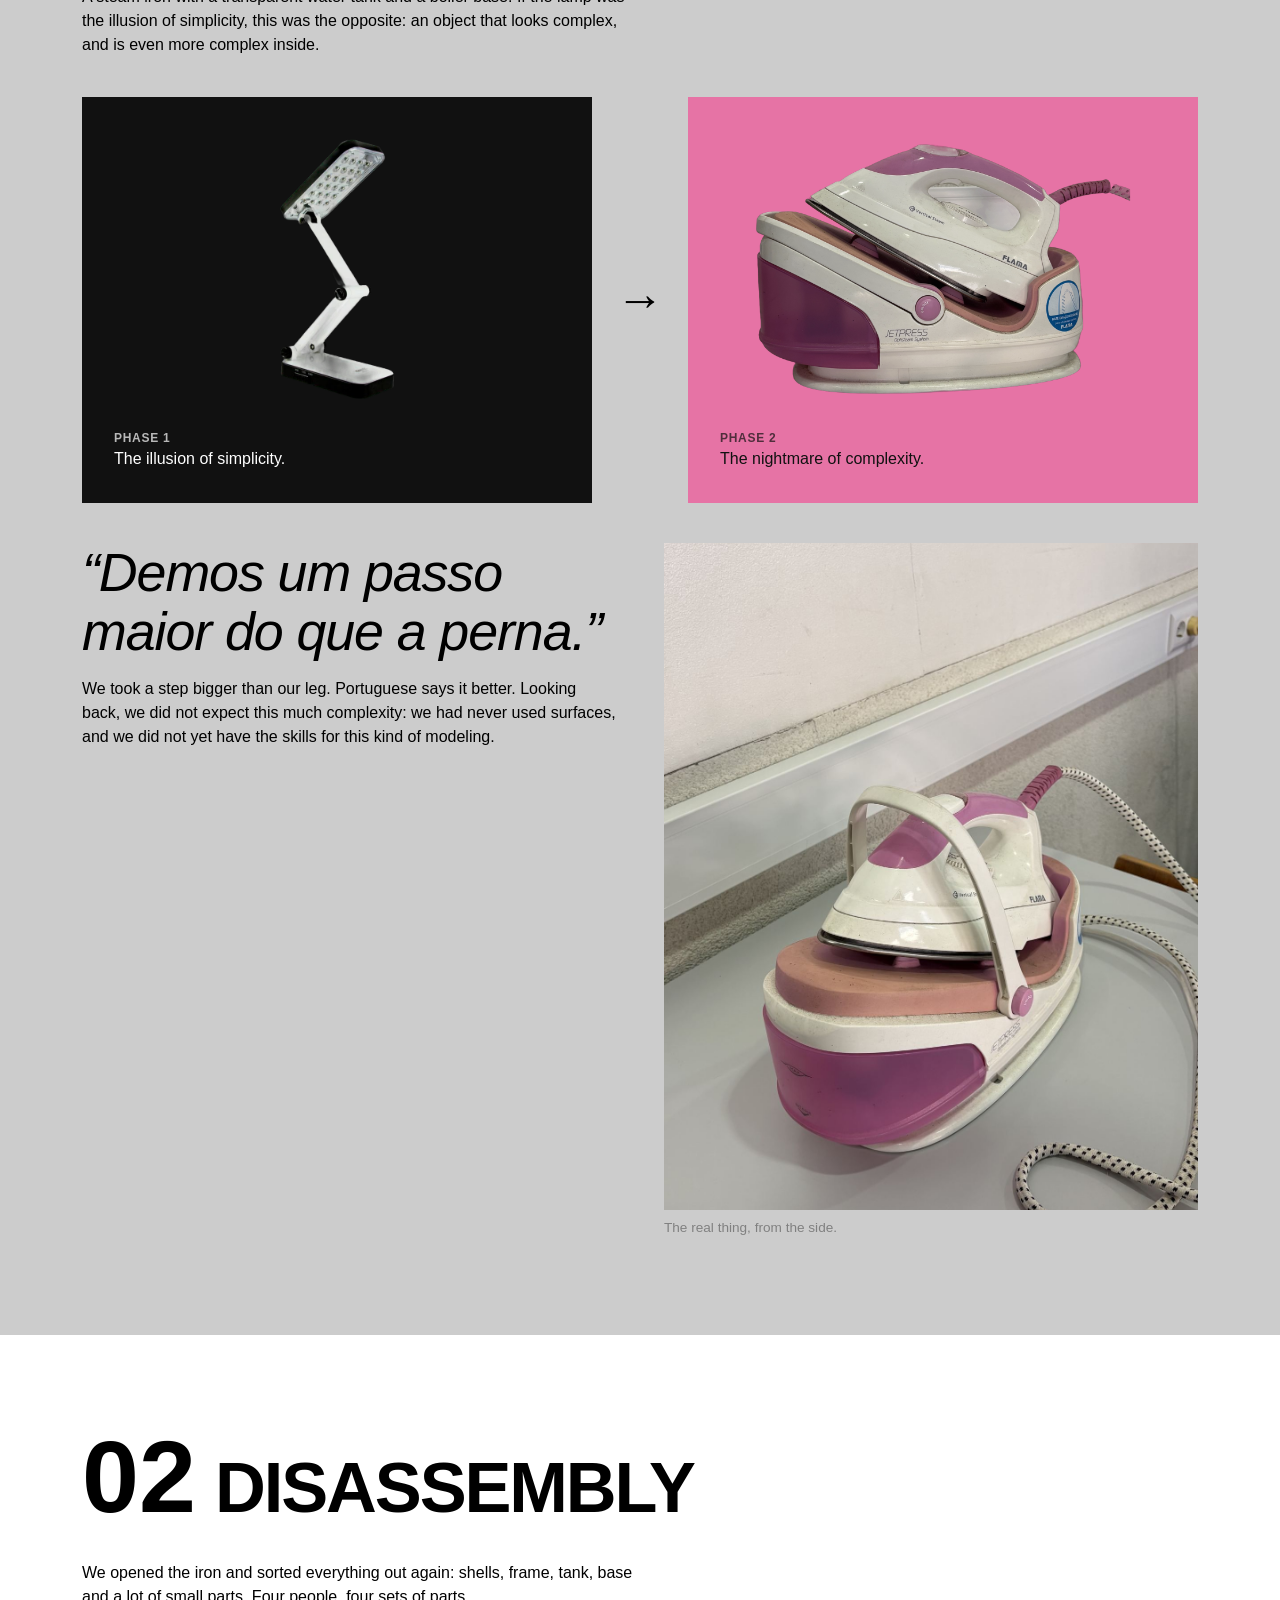
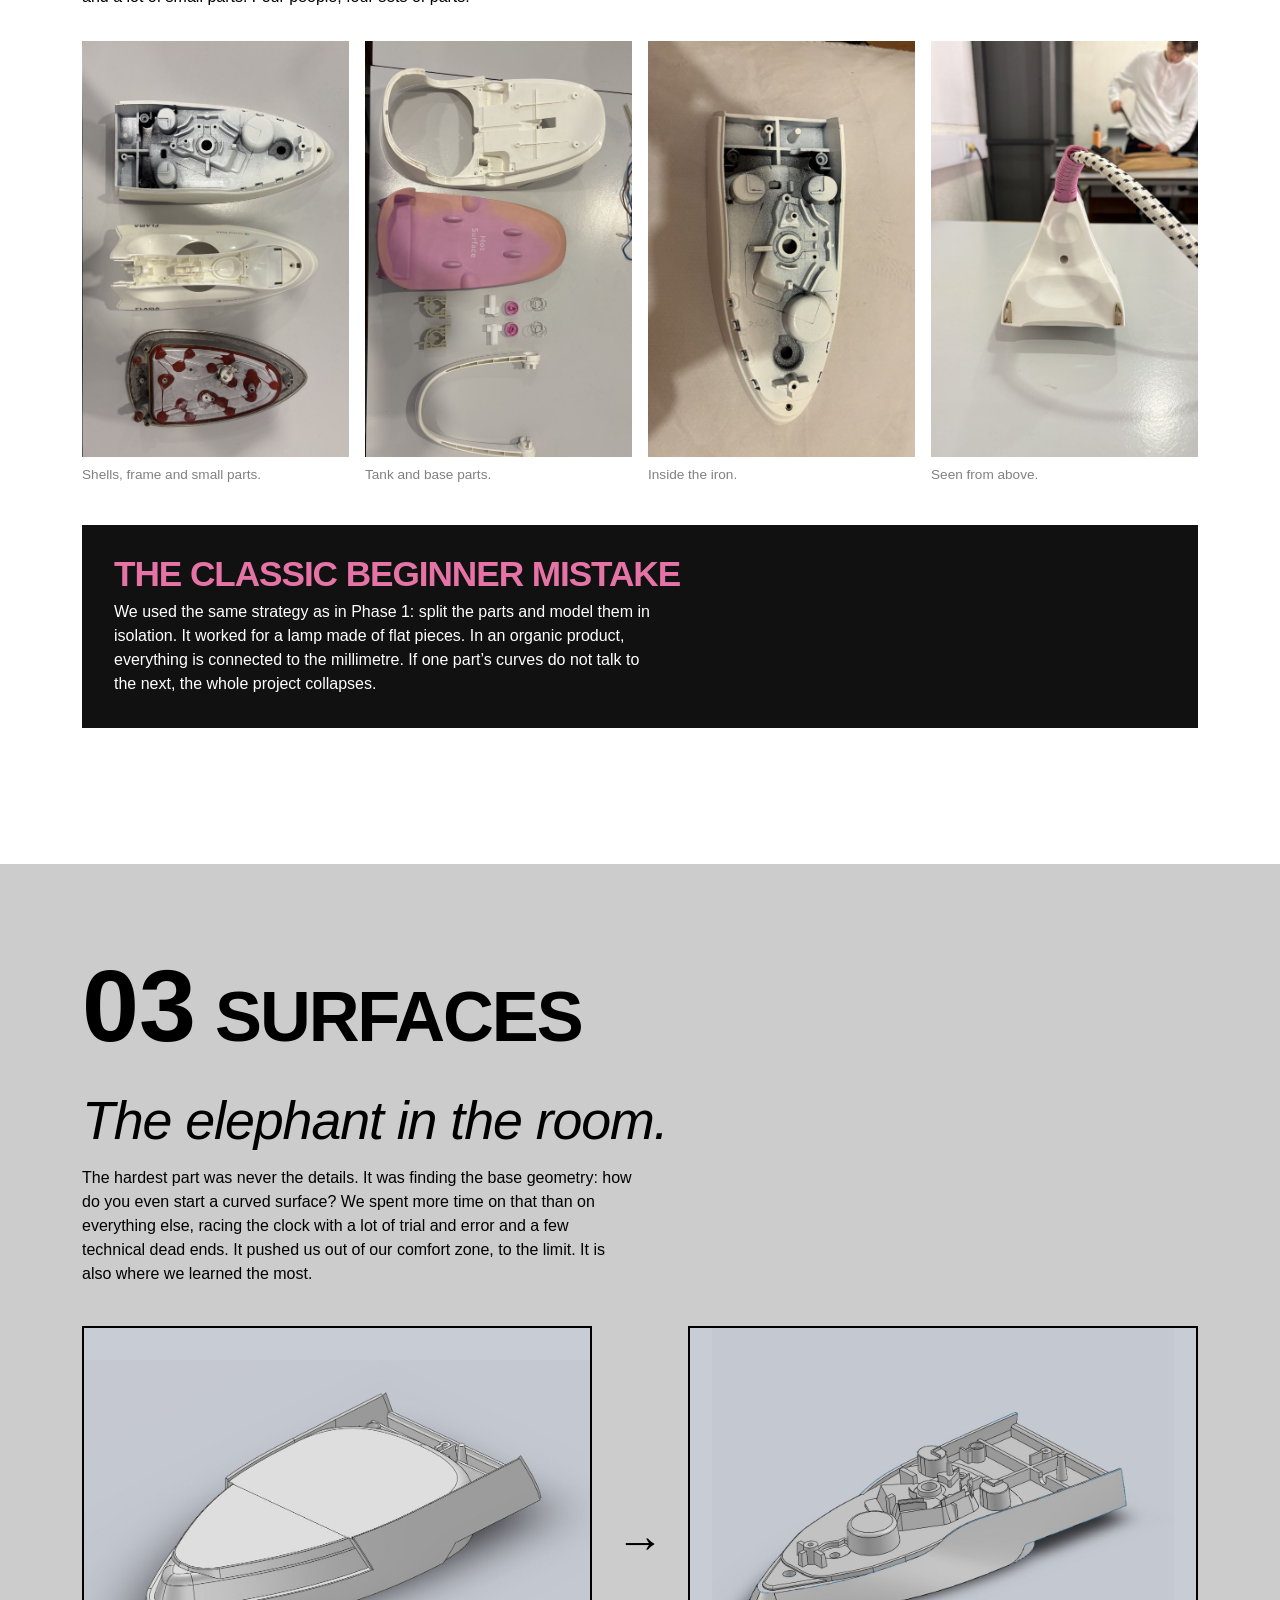
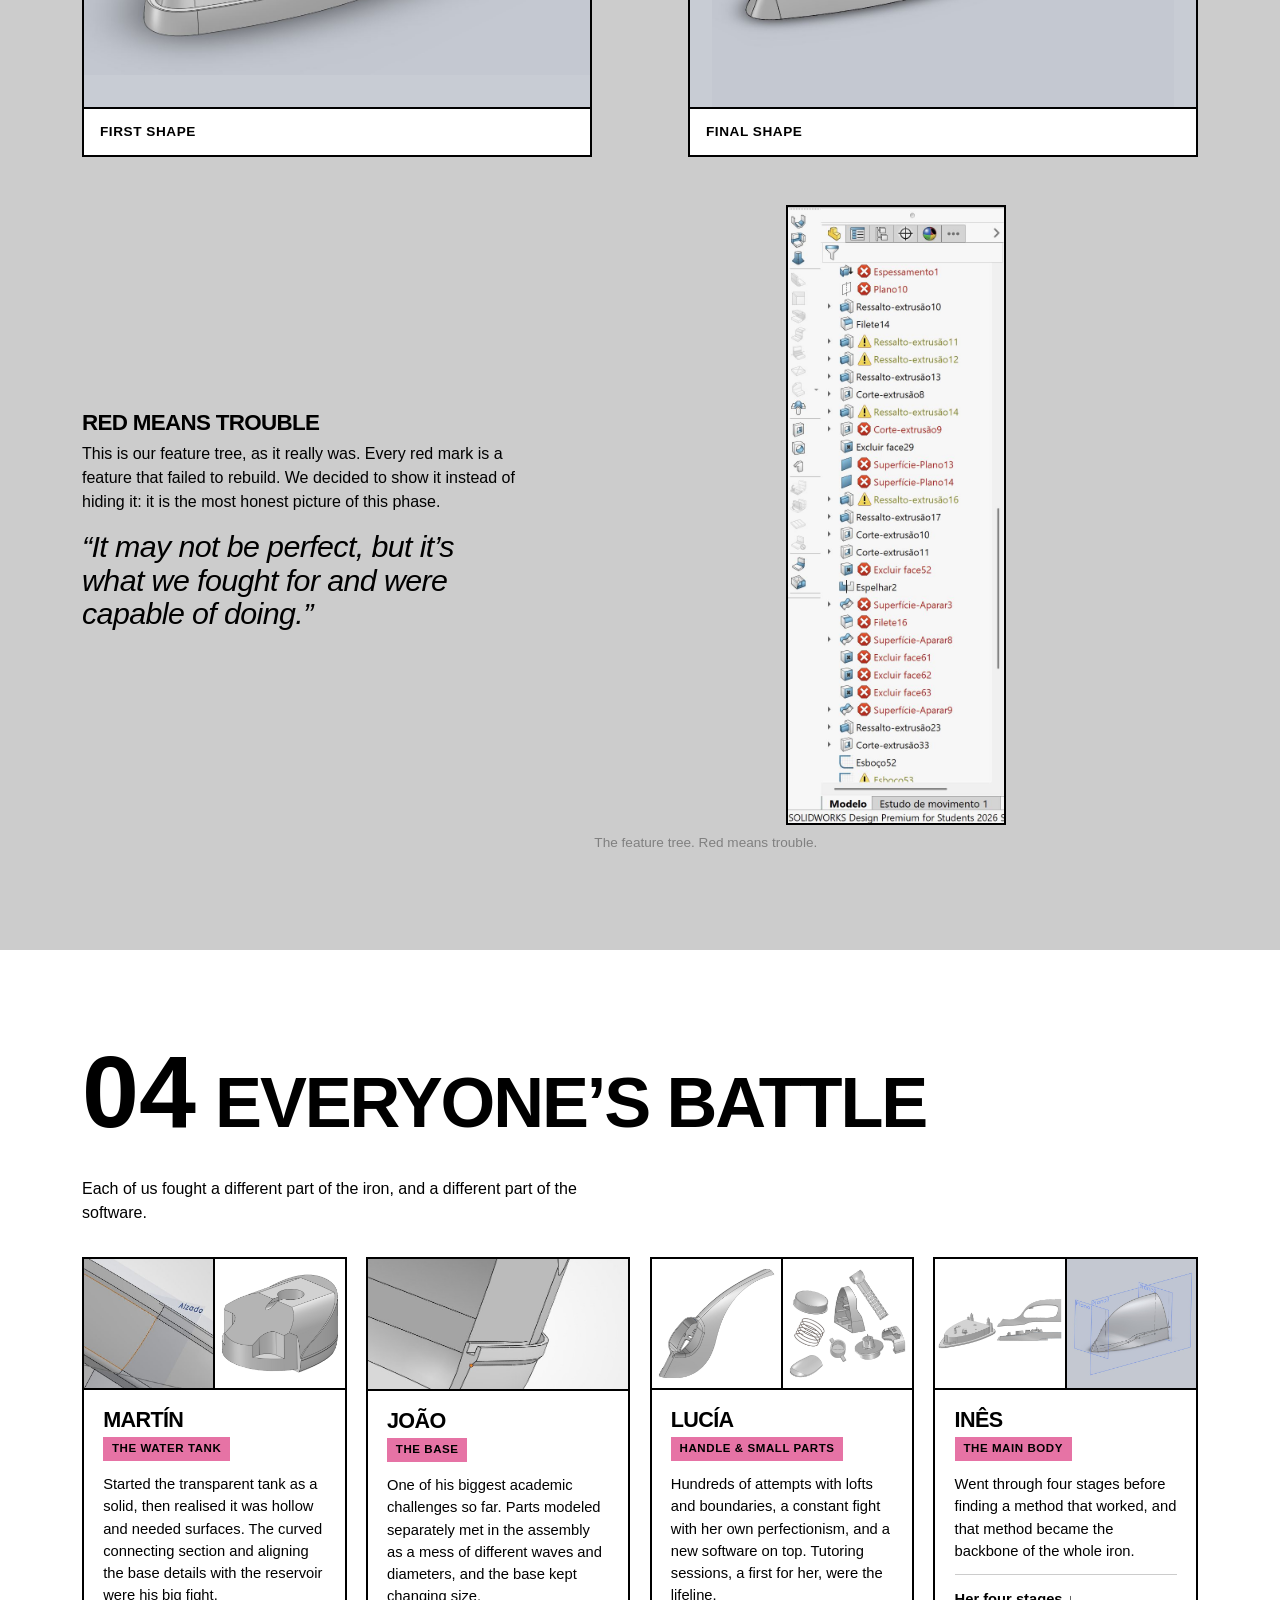
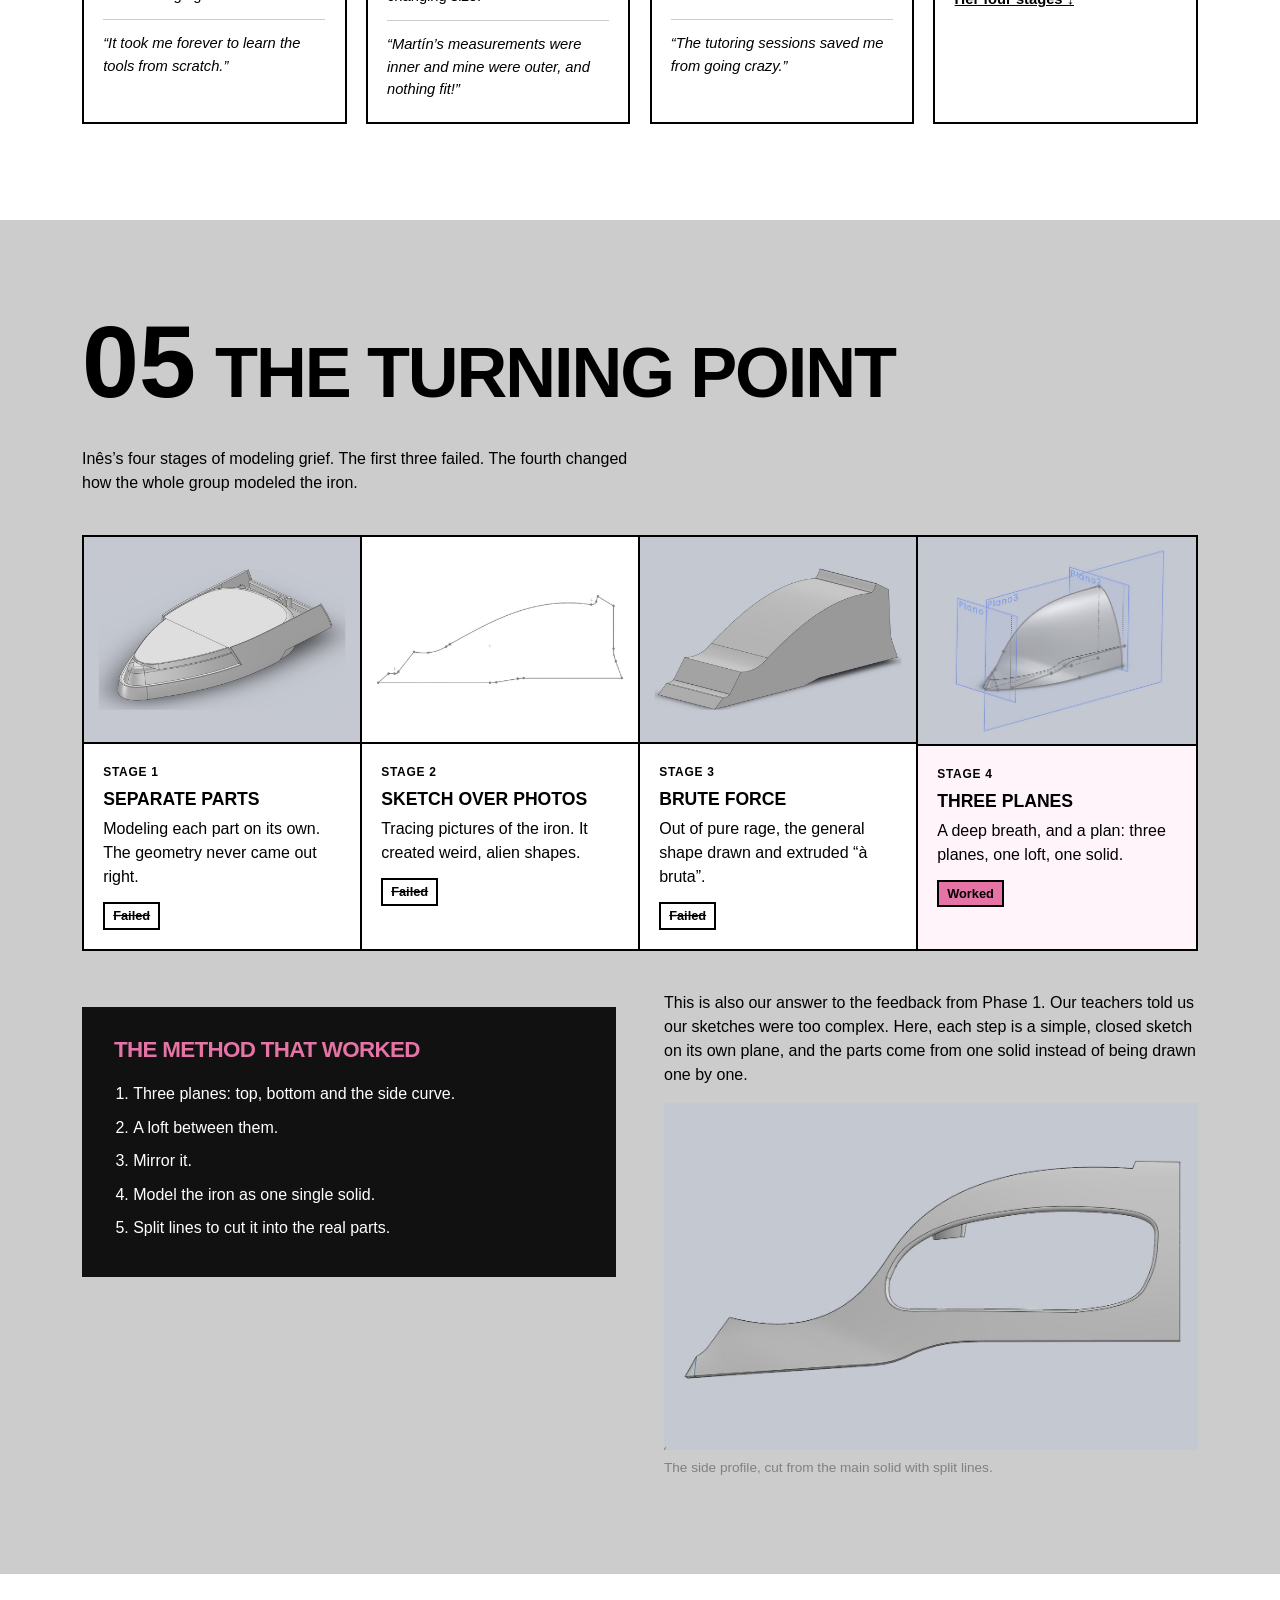
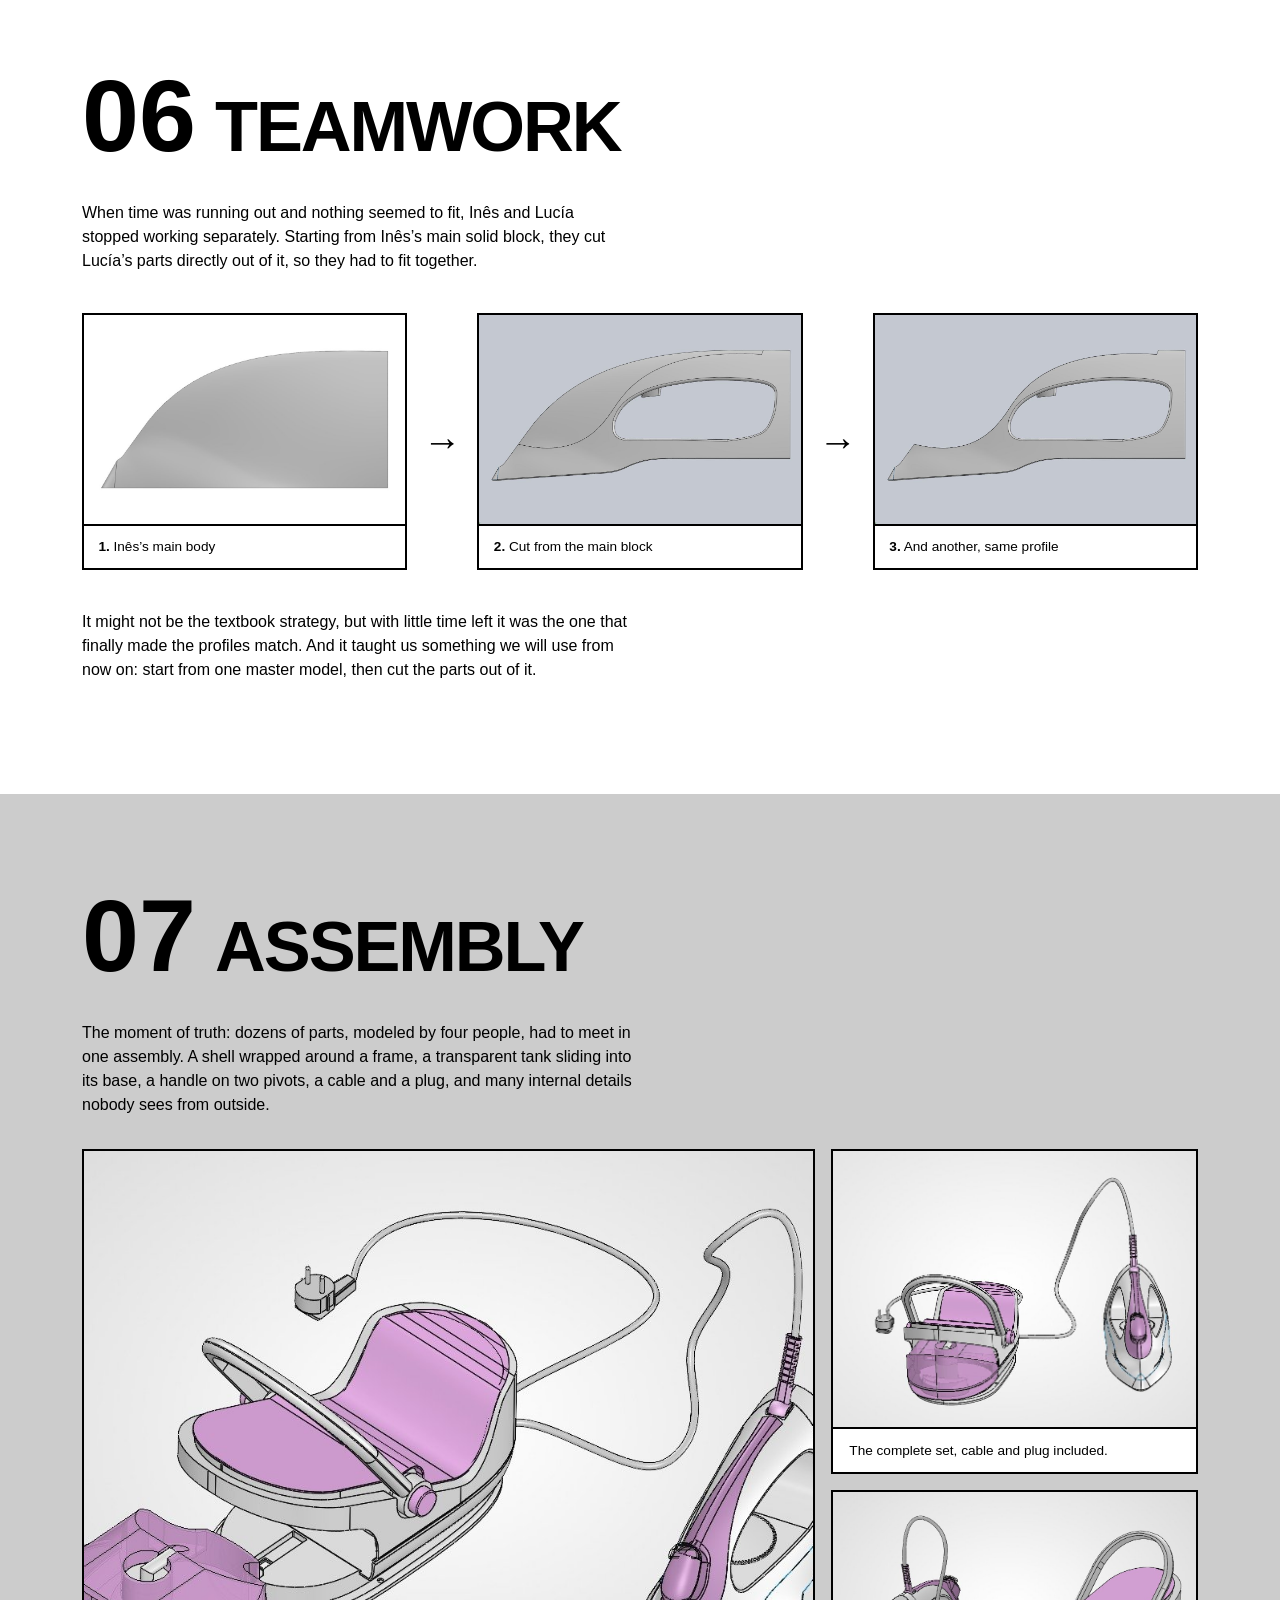
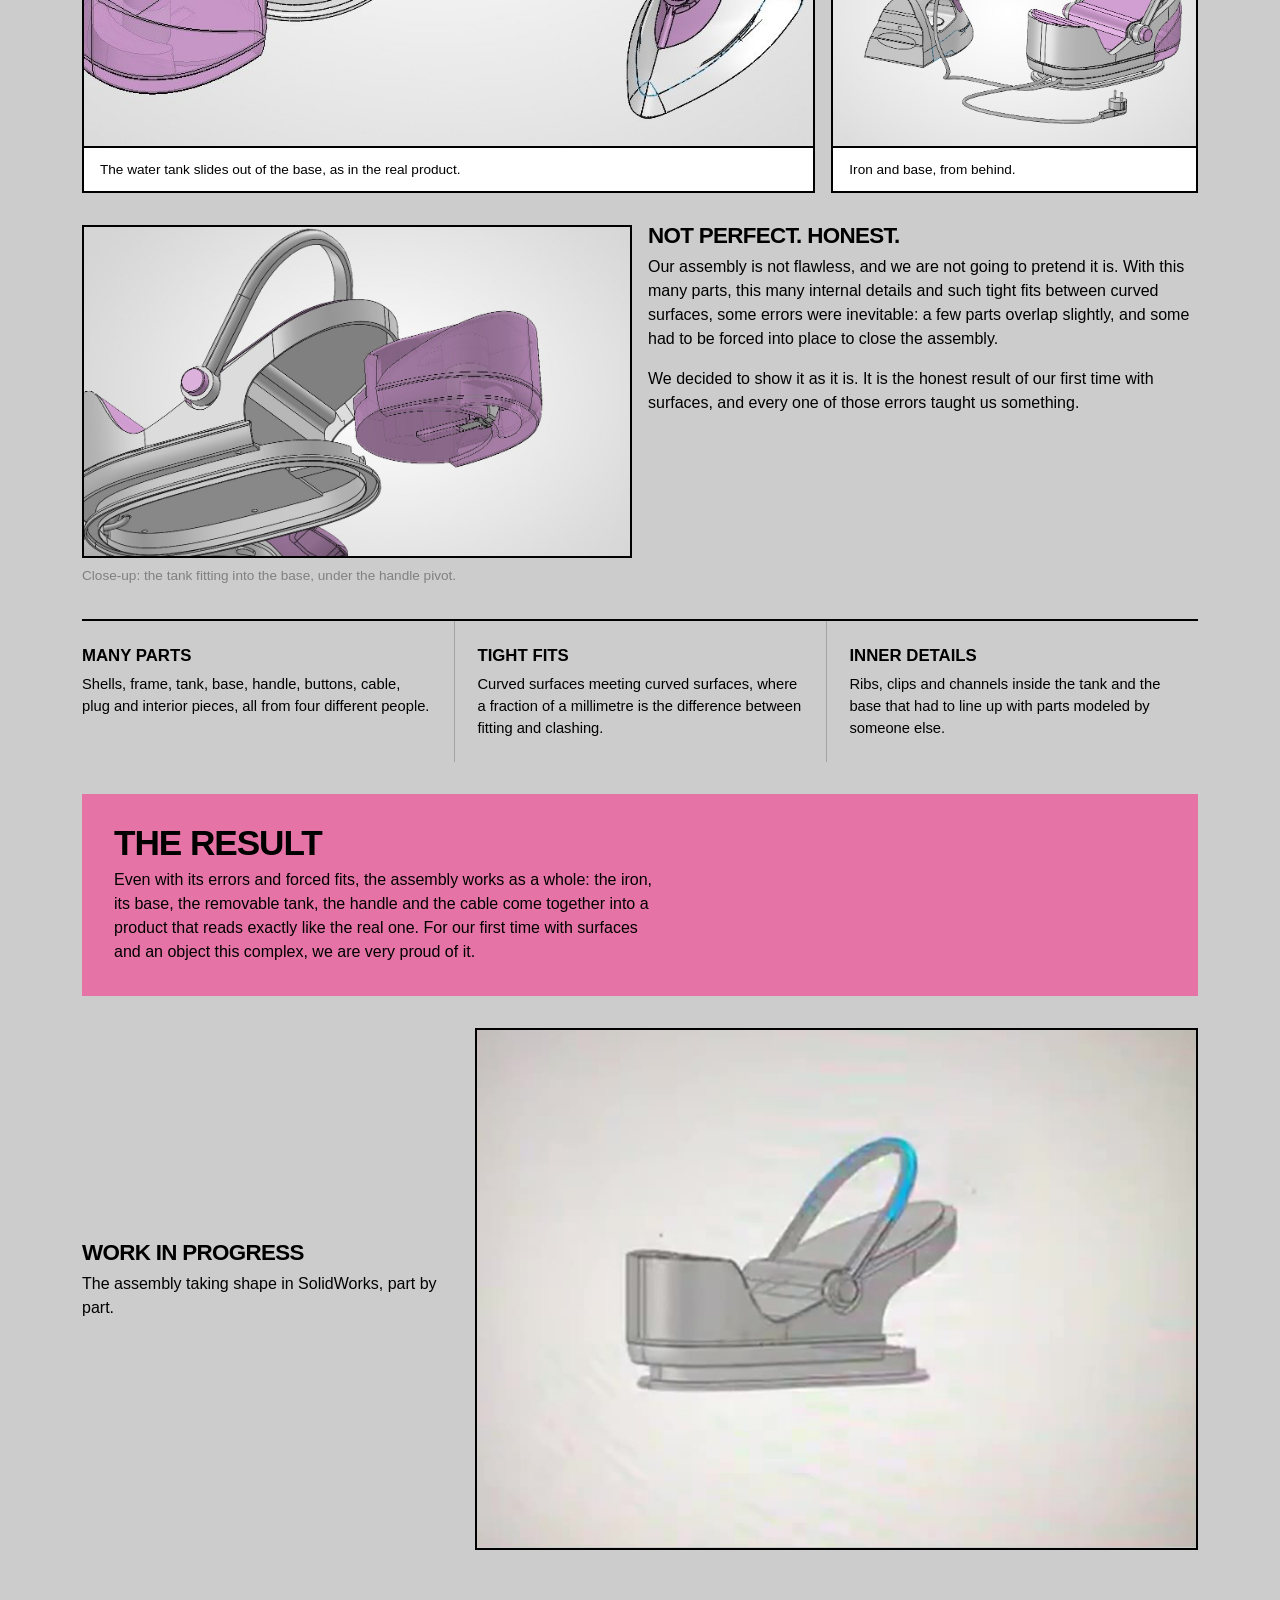
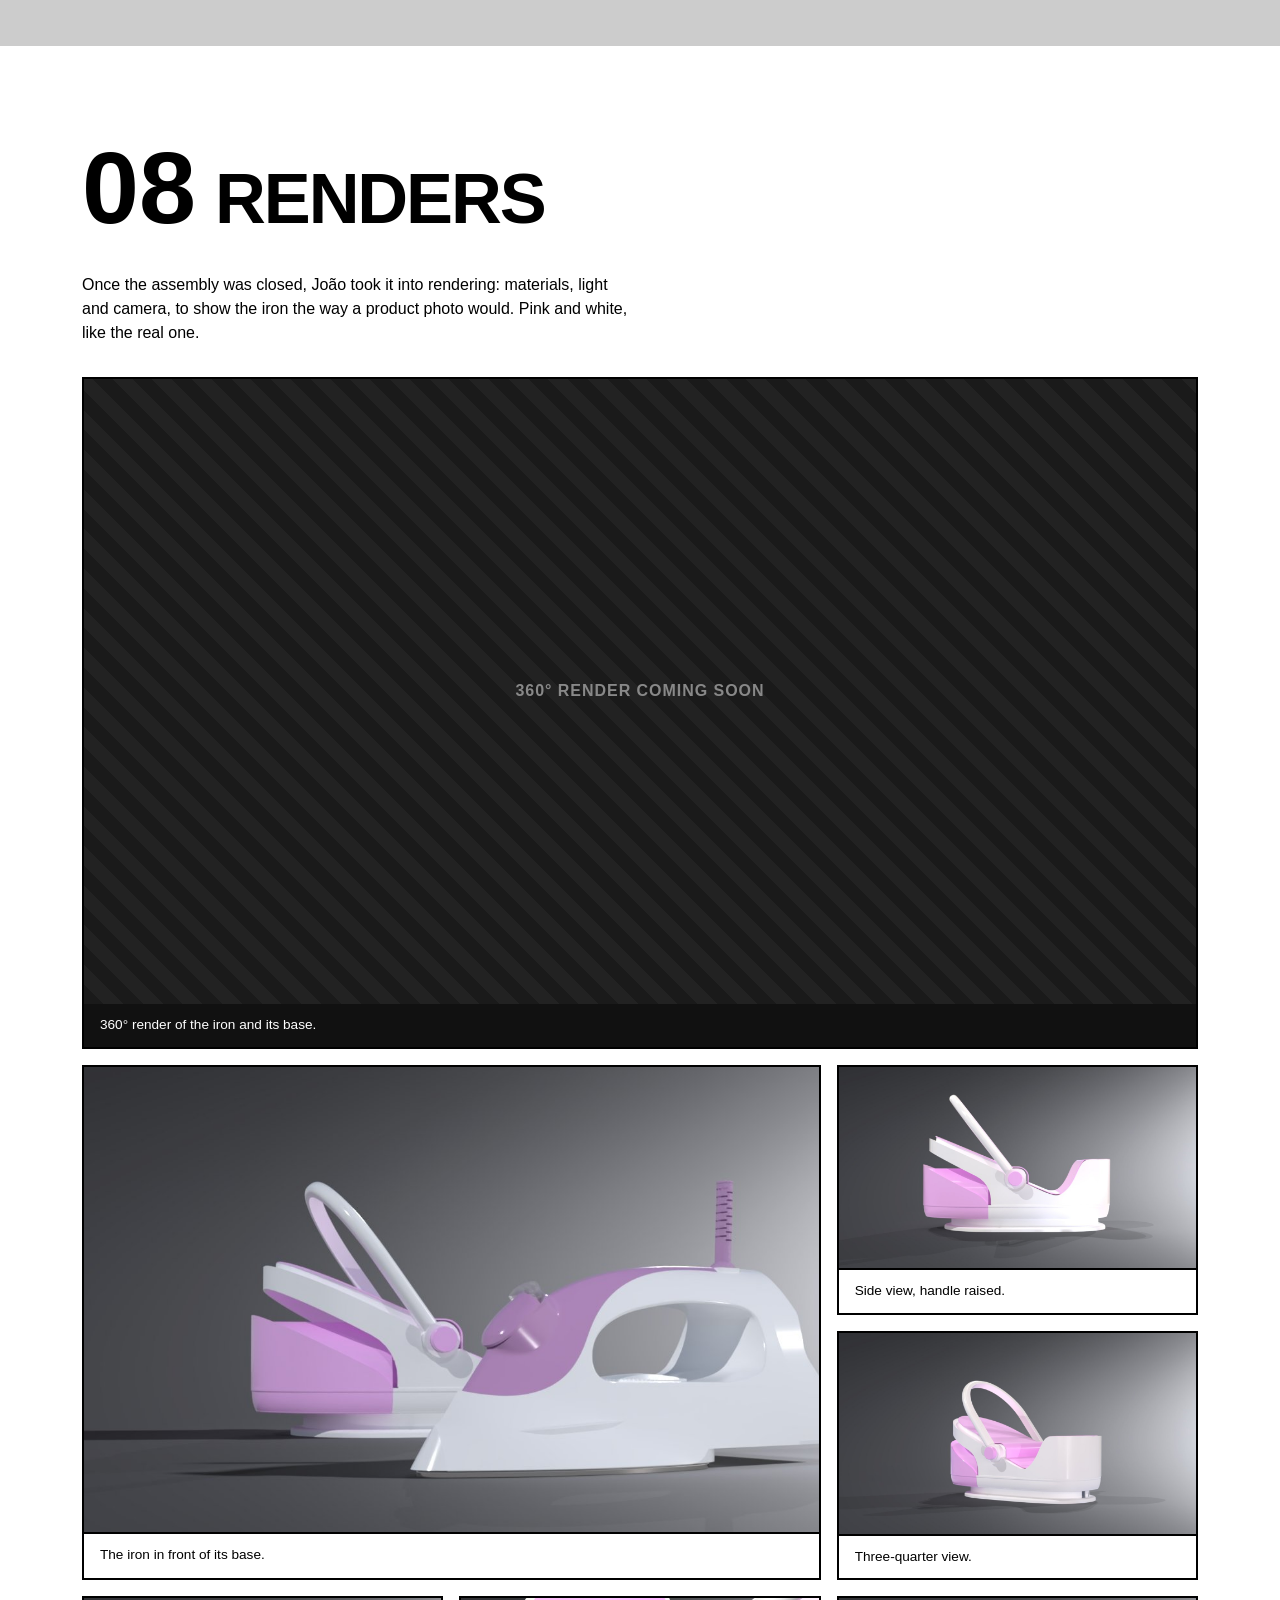
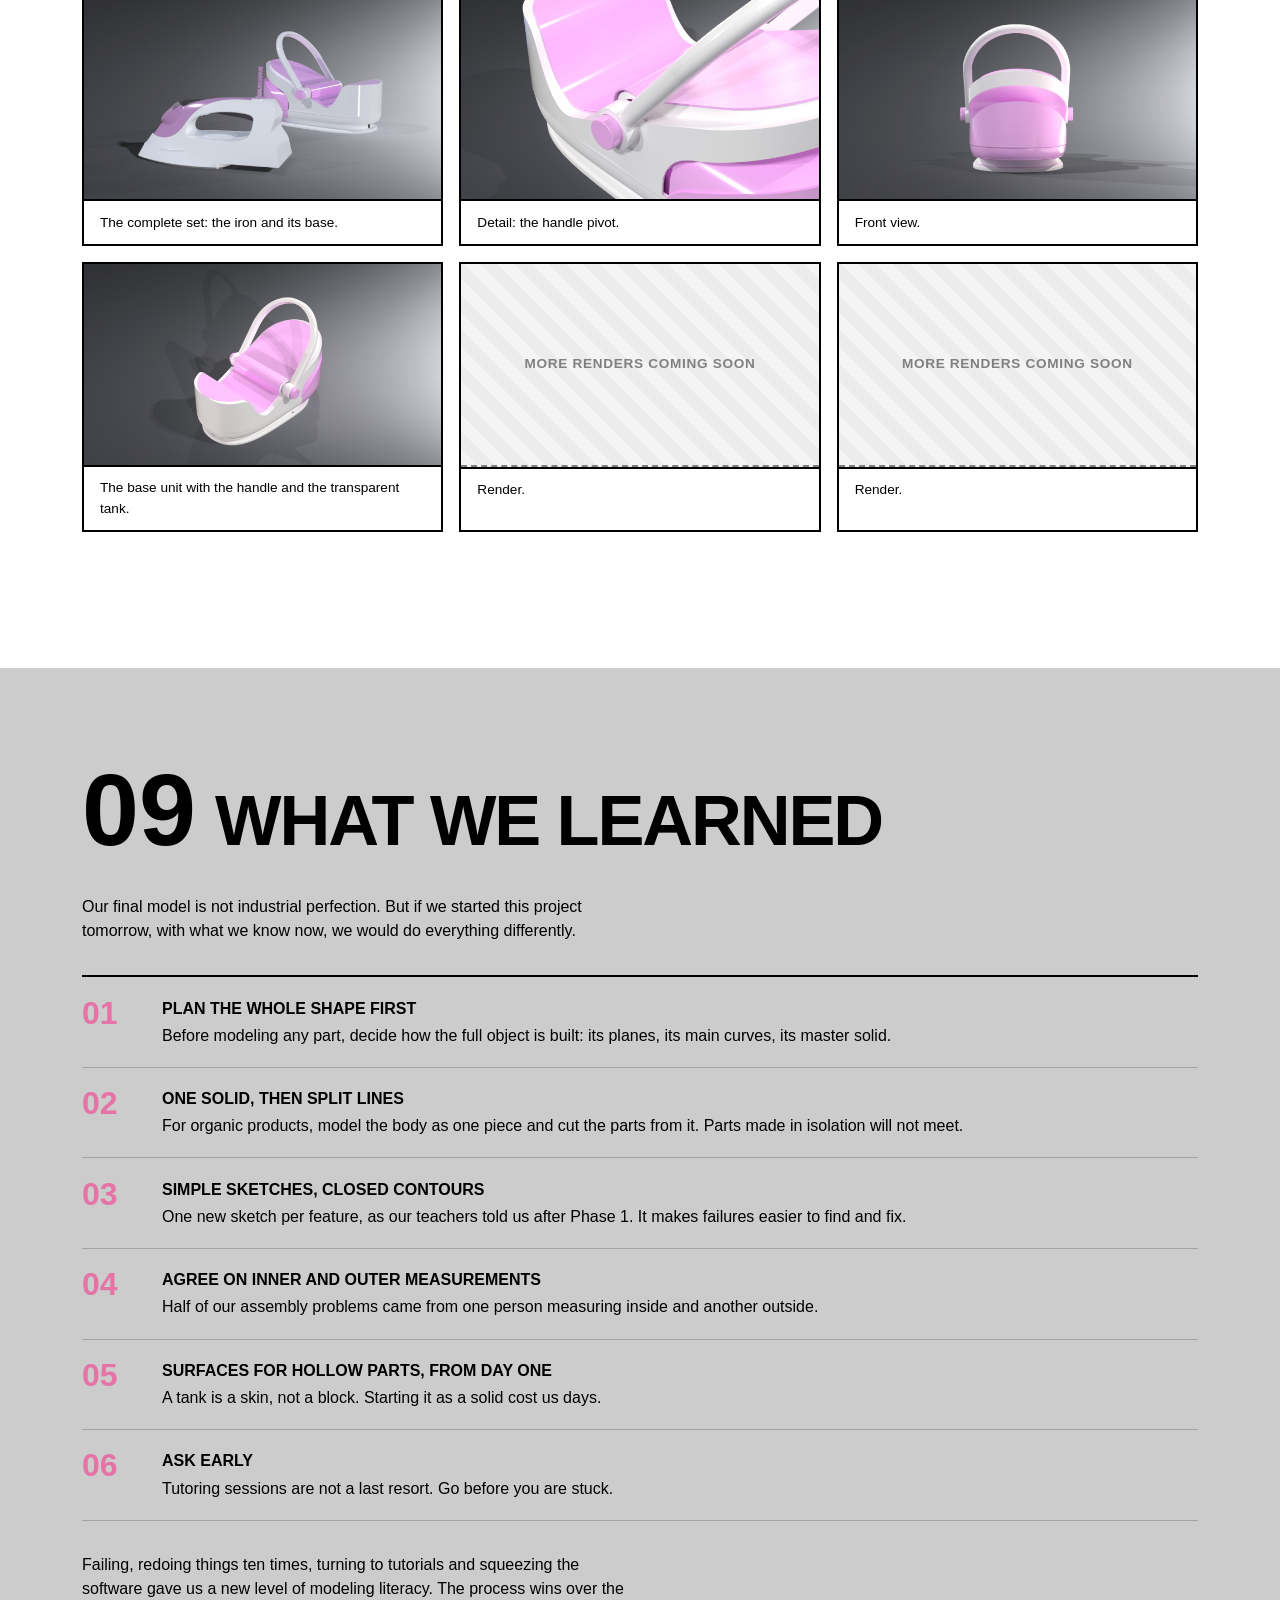
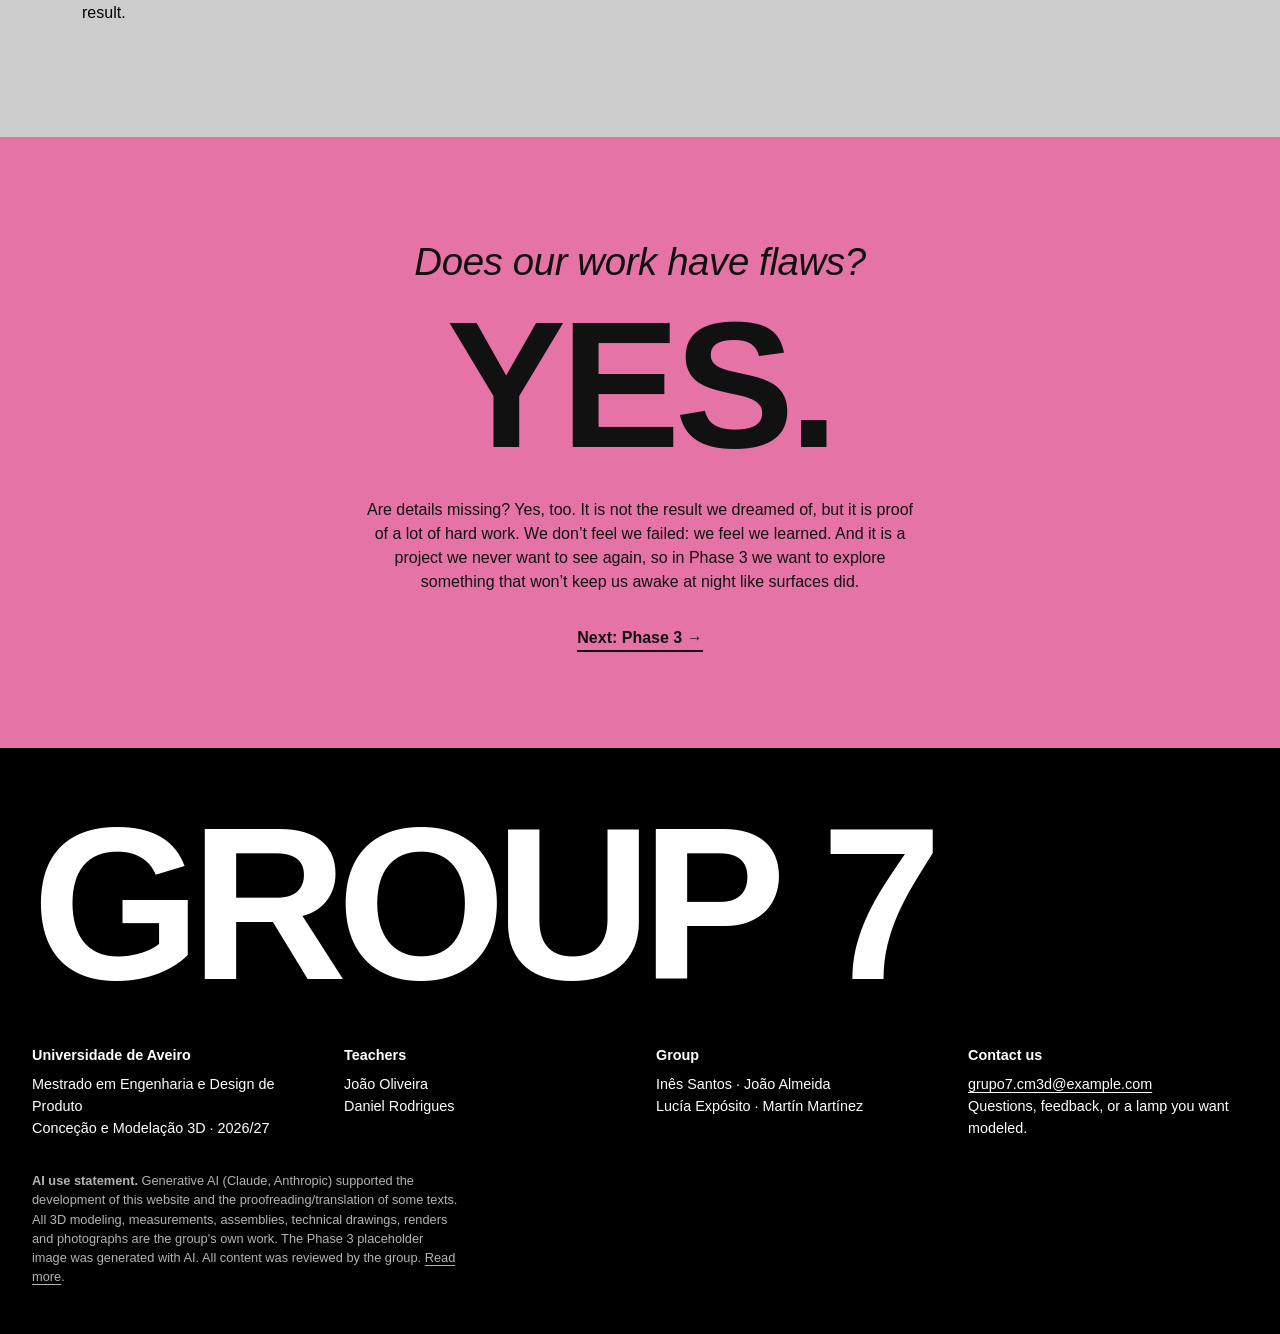
==== commit 179fce49: "Update fase1.html" ====
--- a/fase1.html
+++ b/fase1.html
@@ -1,156 +1,244 @@
-<!DOCTYPE html><html lang="en"><head><meta charset="utf-8"><meta name="viewport" content="width=device-width,initial-scale=1"><title>Phase 1 | Group 7 | CM3D</title><link rel="stylesheet" href="style.css">
+<!DOCTYPE html><html lang="en"><head><meta charset="utf-8"><meta name="viewport" content="width=device-width,initial-scale=1"><title>Phase 2 | Group 7 | CM3D</title><link rel="stylesheet" href="style.css">
 <style>
-/* ===== Phase 1 identity: black & white, like the lamp ===== */
-.p1-hero{background:#111;color:#fff;padding:4rem 0 3rem}
-.p1-grid{display:grid;grid-template-columns:1.25fr 1fr;gap:3rem;align-items:center}
-.p1-kick{font-size:.8rem;letter-spacing:.08em;text-transform:uppercase;opacity:.7;margin-bottom:1rem}
-.p1-hero h1{font-size:clamp(3rem,9vw,8rem)}
-.p1-hero .sub{margin:.5rem 0 1.5rem}
-.p1-obj{background:radial-gradient(circle at 50% 55%,#4a4a4a 0,#1a1a1a 62%);border-radius:50%;aspect-ratio:1;display:flex;align-items:center;justify-content:center}
-.p1-obj img{width:62%;max-height:90%;object-fit:contain;filter:drop-shadow(0 18px 24px #0008)}
-.p1-facts{display:grid;grid-template-columns:repeat(4,1fr);gap:1rem;margin-top:3rem;padding-top:1.5rem;background:linear-gradient(#fff,#fff) content-box top/100% 2px no-repeat}
-.p1-facts div{font-size:.9rem}.p1-facts b{display:block;font-size:clamp(2.2rem,5vw,4rem);font-weight:800;line-height:1;margin-bottom:.3rem}
-.p1-g3{display:grid;grid-template-columns:repeat(3,1fr);gap:2.5rem}
-.p1-g3 span{display:block;font-size:3.5rem;font-weight:800;line-height:1}
-.p1-g3 h3{margin:.8rem 0 .6rem}
-.p1-quote{font-size:clamp(1.6rem,3.4vw,2.8rem);font-style:italic;line-height:1.15;letter-spacing:-.02em;max-width:22ch;margin:0 0 1.5rem}
-.p1-why{border-left:6px solid #000;padding-left:1.5rem}
-.p1-team{display:grid;grid-template-columns:repeat(4,1fr);gap:1.2rem;margin:2rem 0}
-.p1-team figure{background:#fff;border:2px solid #000}
-.p1-team img{width:100%;aspect-ratio:9/14;object-fit:cover;background:#ccc}
-.p1-team figcaption{color:#000;font-size:.95rem;margin:0;padding:1rem 1.2rem 1.2rem}
-.p1-team figcaption b{display:block;font-size:1.15rem;text-transform:uppercase;letter-spacing:-.02em;margin-bottom:.2rem}
-.p1-team figcaption span{display:block;color:var(--mid);font-size:.85rem;margin-top:.3rem}
-.p1-views{display:grid;grid-template-columns:repeat(3,1fr);gap:1rem;margin:2rem 0}
-.p1-views img{aspect-ratio:775/1000;object-fit:cover;background:#eee}
-.p1-steps{list-style:none;display:grid;grid-template-columns:repeat(3,1fr);gap:0;margin:2rem 0;counter-reset:st;border:2px solid #000;background:#fff}
-.p1-steps li{padding:1.5rem;counter-increment:st;border-right:2px solid #000}.p1-steps li:last-child{border-right:0}
-.p1-steps li::before{content:counter(st);display:block;font-size:3rem;font-weight:800;line-height:1;margin-bottom:.6rem}
-.p1-steps b{display:block;text-transform:uppercase;font-size:1.1rem;margin-bottom:.3rem}
-.p1-fit{background:#000;color:#fff;padding:2rem;margin:2rem 0}
-.p1-fit h3{font-size:clamp(1.5rem,3vw,2.2rem)}.p1-fit p{margin:0}
-.p1-dw{display:grid;grid-template-columns:repeat(auto-fit,minmax(240px,1fr));gap:1rem;margin:1.5rem 0 2.5rem}
-.p1-dw a{display:block;text-decoration:none;background:#fff;border:2px solid #000;transition:transform .15s,box-shadow .15s}
-.p1-dw a:hover{transform:translate(-3px,-3px);box-shadow:6px 6px 0 #000}
-.p1-dw img{width:100%;aspect-ratio:4/3;object-fit:contain;background:#fff;border-bottom:2px solid #000}
-.p1-dw div{padding:1rem 1.1rem 1.1rem;font-size:.9rem}
-.p1-dw div b{display:block;font-size:1.25rem;text-transform:uppercase;letter-spacing:-.02em}
-.p1-dw div span{display:block;color:var(--mid);margin:.2rem 0 .5rem}
-.p1-dw em{font-style:normal;font-weight:700;font-size:.8rem;border-bottom:2px solid #000}
-.p1-dw p{font-size:.85rem;margin:0 0 .8rem;color:#000}
-.dwbox{margin:auto;width:min(1200px,96vw);max-width:none;max-height:94vh;padding:0;border:2px solid #000;background:#fff;color:#000}
-.dwbox::backdrop{background:#000d}
-.dwbar{display:flex;flex-wrap:wrap;gap:.6rem 1rem;align-items:center;justify-content:space-between;padding:.7rem 1rem;border-bottom:2px solid #000;background:#fff}
-.dwbar b{text-transform:uppercase;letter-spacing:-.01em}
-.dwbar button,.dwbar a{font:inherit;font-size:.85rem;font-weight:700;background:#fff;color:#000;border:2px solid #000;padding:.3rem .8rem;cursor:pointer;text-decoration:none;display:inline-block}
-.dwbar button:hover,.dwbar a:hover{background:#000;color:#fff}
-.dwbody{overflow:auto;max-height:calc(94vh - 64px)}
-.dwbody img{display:block;width:100%;max-width:none;cursor:zoom-in}
-.dwbox.z .dwbody img{width:240%;cursor:zoom-out}
-.p1-lesson{margin-top:3rem;border:2px solid #000;padding:2rem 2rem 1rem;background:#fff}
-.p1-lesson h3{font-size:clamp(1.6rem,3vw,2.4rem)}
-.p1-lesson ul{list-style:none;margin:1rem 0 1.5rem;max-width:70ch}.p1-lesson li{padding:.7rem 0;border-top:1px solid #0003}
-.p1-end{background:#111;color:#fff;text-align:center}
-.p1-end .it{font-size:clamp(1.4rem,3vw,2.4rem);display:block;margin-bottom:.5rem}
-.p1-end h2{font-size:clamp(4rem,14vw,12rem);margin:0 0 2rem}
-.p1-end p{margin:0 auto 2rem}
-.p1-next{display:inline-block;margin-top:.5rem;font-weight:800;text-decoration:none;border-bottom:2px solid currentColor}
-@media(max-width:1000px){.p1-team{grid-template-columns:1fr 1fr}}
-@media(max-width:800px){.p1-grid,.p1-g3,.p1-steps{grid-template-columns:1fr}.p1-steps li{border-right:0;border-bottom:2px solid #000}.p1-steps li:last-child{border-bottom:0}.p1-facts{grid-template-columns:1fr 1fr}.p1-obj{max-width:360px;margin:0 auto;width:100%}.p1-views{grid-template-columns:1fr 1fr}}
-</style></head><body><header class="nav"><a href="index.html">Group 7 &middot; CM3D</a><nav aria-label="Main"><ul><li><a href="index.html">Home</a></li><li class="dd"><a href="fase1.html" class="on">Phase 1 &#9662;</a><ul><li><a href="fase1.html#s01">01 &nbsp;The object</a></li><li><a href="fase1.html#s02">02 &nbsp;Disassembly</a></li><li><a href="fase1.html#s03">03 &nbsp;Measuring</a></li><li><a href="fase1.html#s04">04 &nbsp;Modeling</a></li><li><a href="fase1.html#s05">05 &nbsp;Assembly & drawings</a></li><li><a href="fase1.html#s06">06 &nbsp;Challenges</a></li></ul></li><li><a href="fase2.html">Phase 2</a></li><li><a href="fase3.html">Phase 3</a></li><li><a href="nosotros.html">About us</a></li></ul></nav></header><main>
-
-<section class="p1-hero"><div class="wrap p1-grid"><div>
-<p class="p1-kick">Phase 1 [M1] &middot; Reverse engineering &middot; Delivered 20 Oct</p>
-<h1>Desk lamp</h1>
-<p class="sub it">The illusion of simplicity.</p>
-<p>The OPLED 55: a foldable white desk lamp with a black frame and a flat, minimal shell. <b>&ldquo;It is too easy to model.&rdquo;</b> That was the first thing we heard, and the first thing we thought. The next weeks proved us wrong.</p>
-</div><figure class="p1-obj"><img src="img/lamp.png" alt="The OPLED 55 desk lamp, unfolded. Looks easy."></figure></div>
-<div class="wrap p1-facts"><div><b>24</b>different parts</div><div><b>41</b>pieces, counting every screw</div><div><b>270</b>mm tall, fully open</div><div><b>6</b>technical drawings</div></div></section>
-
-<section><div class="wrap"><h2>Our goals<br><span class="it">for this phase</span></h2><div class="p1-g3">
-<div><span>A</span><h3>Learn how SolidWorks thinks</h3><p>Some of us came from Inventor, some from a design degree. We wanted to stop fighting the software and start planning parts the way it expects.</p></div>
-<div><span>B</span><h3>Measure what you can&rsquo;t see</h3><p>Ribs, screw posts and hinge ends are hidden inside the shell. Our goal was to capture them with a caliper, to the millimetre.</p></div>
-<div><span>C</span><h3>An assembly that really folds</h3><p>Not just parts that look right, but a lamp that folds like the real one, with drawings someone else could use to make it.</p></div>
+/* ===== Phase 2 identity: pink, like the iron ===== */
+:root{--pink:#E673A5;--teal:#72BFCB}
+.p2-hero{background:var(--pink);color:#111;padding:4rem 0 3rem}
+.p2-grid{display:grid;grid-template-columns:1.25fr 1fr;gap:3rem;align-items:center}
+.p2-kick{font-size:.8rem;letter-spacing:.08em;text-transform:uppercase;opacity:.75;margin-bottom:1rem}
+.p2-hero h1{font-size:clamp(3rem,9vw,8rem)}
+.p2-hero .sub{margin:.5rem 0 1.5rem}
+.p2-obj{background:radial-gradient(circle at 50% 55%,#fff 0,#f6c9dc 45%,var(--pink) 70%);border-radius:50%;aspect-ratio:1;display:flex;align-items:center;justify-content:center}
+.p2-obj img{width:78%;max-height:85%;object-fit:contain;filter:drop-shadow(0 18px 22px #0004)}
+.p2-facts{display:grid;grid-template-columns:repeat(4,1fr);gap:1rem;margin-top:3rem;padding-top:1.5rem;background:linear-gradient(#111,#111) content-box top/100% 2px no-repeat}
+.p2-facts div{font-size:.9rem}.p2-facts b{display:block;font-size:clamp(2.2rem,5vw,4rem);font-weight:800;line-height:1;margin-bottom:.3rem}
+.p2-g2{display:grid;grid-template-columns:1fr 1fr;gap:3rem}
+.p2-g2 span{display:block;font-size:3.5rem;font-weight:800;line-height:1;color:var(--pink)}
+.p2-g2 h3{margin:.8rem 0 .6rem;font-size:clamp(1.6rem,3vw,2.4rem)}
+.p2-vs{display:grid;grid-template-columns:1fr auto 1fr;gap:1.5rem;align-items:stretch;margin:2.5rem 0}
+.p2-vs figure{padding:2rem;display:flex;flex-direction:column;justify-content:space-between}
+.p2-vs figure img{width:100%;height:280px;object-fit:contain}
+.p2-vs figcaption{margin-top:1.2rem;color:inherit;font-size:1rem}
+.p2-vs figcaption b{display:block;font-size:.75rem;letter-spacing:.06em;text-transform:uppercase;opacity:.7}
+.p2-vs .l{background:#111;color:#fff}.p2-vs .i{background:var(--pink);color:#111}
+.p2-vs .arrow{align-self:center;font-size:3rem;font-weight:800}
+.p2-quote{font-size:clamp(1.8rem,4.2vw,3.4rem);font-style:italic;line-height:1.1;letter-spacing:-.02em;max-width:24ch;margin:0 0 1rem}
+.p2-mistake{background:#111;color:#fff;padding:2rem;margin:2.5rem 0}
+.p2-mistake h3{font-size:clamp(1.5rem,3vw,2.2rem);color:var(--pink)}.p2-mistake p{margin:0}
+.p2-photos{display:grid;grid-template-columns:repeat(4,1fr);gap:1rem;margin:2rem 0}
+.p2-photos img{aspect-ratio:9/14;object-fit:cover}
+.p2-ba{display:grid;grid-template-columns:1fr auto 1fr;gap:1.5rem;align-items:center;margin:2.5rem 0}
+.p2-ba figure{background:#fff;border:2px solid #000}
+.p2-ba img{aspect-ratio:4/3;object-fit:contain;background:#c8ccd4}
+.p2-ba figcaption{color:#000;font-weight:700;text-transform:uppercase;font-size:.85rem;letter-spacing:.04em;margin:0;padding:.8rem 1rem;border-top:2px solid #000}
+.p2-ba .arrow{font-size:3rem;font-weight:800}
+.p2-tree{display:grid;grid-template-columns:1fr 1.3fr;gap:3rem;align-items:center;margin-top:3rem}
+.p2-tree figure img{max-height:620px;width:auto;max-width:100%;margin:0 auto;border:2px solid #000}
+.p2-bat{display:grid;grid-template-columns:repeat(4,1fr);gap:1.2rem;margin-top:2rem}
+.p2-card{background:#fff;border:2px solid #000;display:flex;flex-direction:column}
+.p2-card .im{display:grid;grid-template-columns:1fr 1fr;gap:2px;background:#000;border-bottom:2px solid #000}
+.p2-card .im.one{grid-template-columns:1fr}
+.p2-card .im img{aspect-ratio:1;object-fit:cover;background:#c8ccd4}
+.p2-card div.t{padding:1.2rem 1.2rem 1.4rem}
+.p2-card h3{font-size:1.35rem;margin-bottom:.3rem}
+.p2-card .role{display:inline-block;background:var(--pink);font-size:.72rem;font-weight:700;letter-spacing:.05em;text-transform:uppercase;padding:.2rem .55rem;margin-bottom:.8rem}
+.p2-card p{font-size:.92rem;margin:0 0 .8rem}
+.p2-card .q{border-top:1px solid #0003;padding-top:.8rem;margin:0;font-style:italic}
+.p2-steps{list-style:none;display:grid;grid-template-columns:repeat(4,1fr);margin:2.5rem 0;border:2px solid #000;background:#fff;counter-reset:st}
+.p2-steps li{counter-increment:st;border-right:2px solid #000;display:flex;flex-direction:column}.p2-steps li:last-child{border-right:0}
+.p2-steps .ic{aspect-ratio:4/3;display:flex;align-items:center;justify-content:center;background:#eee;border-bottom:2px solid #000;font-size:4rem;font-weight:800;color:#bbb;overflow:hidden}
+.p2-steps .ic img{width:100%;height:100%;object-fit:cover}
+.p2-steps .tx{padding:1.2rem}
+.p2-steps .tx::before{content:"Stage " counter(st);display:block;font-size:.75rem;letter-spacing:.06em;text-transform:uppercase;font-weight:700;margin-bottom:.3rem}
+.p2-steps b{display:block;text-transform:uppercase;font-size:1.1rem;margin-bottom:.3rem}
+.p2-steps .res{display:table;margin-top:.8rem;font-weight:800;font-size:.8rem;padding:.15rem .5rem;border:2px solid #000}
+.p2-steps .ok{background:var(--pink)}
+.p2-steps .no .res{text-decoration:line-through}
+.p2-steps li.win{background:#fff4f9}
+.p2-recipe{background:#111;color:#fff;padding:2rem;margin-top:1rem}
+.p2-recipe h3{color:var(--pink)}
+.p2-recipe ol{margin:1rem 0 0 1.2rem}.p2-recipe li{padding:.3rem 0}
+.p2-team{display:grid;grid-template-columns:1fr auto 1fr auto 1fr;gap:1rem;align-items:center;margin:2.5rem 0}
+.p2-team figure{background:#fff;border:2px solid #000}
+.p2-team img{aspect-ratio:1200/779;object-fit:cover;background:#c8ccd4}
+.p2-team figcaption{color:#000;margin:0;padding:.7rem .9rem;border-top:2px solid #000;font-size:.85rem}
+.p2-team .arrow{font-size:2.4rem;font-weight:800}
+/* grid children may shrink below their image's natural width */
+.p2-asmg>*,.p2-asmrow>*,.p2-wip>*,.p2-bat>*,.p2-card .im>*,.p2-steps>*,.p2-photos>*,.p2-renders>*,.p2-team>*,.p2-ba>*,.p2-vs>*,.p2-asm>*,.p2-tree>*,.p2-g2>*,.p2-grid>*{min-width:0}
+.p2-card .im img,.p2-photos img,.p2-team img,.p2-ba img{width:100%;display:block}
+.slot{background:#fff;border:2px solid #000}
+.slot img{width:100%;display:block}
+.slot figcaption{color:#000;margin:0;padding:.7rem 1rem;border-top:2px solid #000;font-size:.85rem}
+.slot.empty img{display:none}
+.slot.empty::before{content:attr(data-empty);display:flex;align-items:center;justify-content:center;text-align:center;aspect-ratio:16/10;padding:2rem;border-bottom:2px dashed var(--mid);background:repeating-linear-gradient(45deg,#f4f4f4 0 12px,#ececec 12px 24px);color:var(--mid);font-weight:700;text-transform:uppercase;font-size:.85rem;letter-spacing:.05em}
+.p2-asmg{display:grid;grid-template-columns:2fr 1fr;grid-template-rows:auto auto;gap:1rem;margin:2rem 0}
+.p2-asmg figure{background:#fff;border:2px solid #000;margin:0;display:flex;flex-direction:column}
+.p2-asmg img{width:100%;flex:1;min-height:0;object-fit:contain;background:#f2f2f2}
+.p2-asmg figcaption{color:#000;margin:0;padding:.7rem 1rem;border-top:2px solid #000;font-size:.85rem}
+.p2-asmg .a1{grid-row:span 2}
+.p2-asmg .a1 img{object-fit:cover}
+.p2-asmrow{display:grid;grid-template-columns:1fr 1fr;gap:1rem;margin-bottom:2rem}
+.p2-honest{display:grid;grid-template-columns:repeat(3,1fr);border-top:2px solid #000;margin:2rem 0}
+.p2-honest div{padding:1.4rem 1.4rem 1.4rem 0}.p2-honest div+div{padding-left:1.4rem;border-left:1px solid #0003}
+.p2-honest b{display:block;text-transform:uppercase;font-size:1.05rem;margin-bottom:.3rem}
+.p2-honest p{margin:0;font-size:.92rem}
+.p2-verdict{background:var(--pink);padding:2rem;margin:2rem 0}
+.p2-verdict h3{font-size:clamp(1.5rem,3vw,2.2rem)}.p2-verdict p{margin:0}
+.p2-wip{display:grid;grid-template-columns:1fr 2fr;gap:2rem;align-items:center}
+.p2-wip video{width:100%;display:block;aspect-ratio:804/580;object-fit:cover;background:#eee;border:2px solid #000}
+.p2-spin{background:#111;border:2px solid #000;margin:2rem 0 1rem}
+.p2-spin video{width:100%;display:block;aspect-ratio:16/9;object-fit:contain;background:#111}
+.p2-spin figcaption{color:#fff;margin:0;padding:.7rem 1rem;font-size:.85rem}
+.p2-spin.empty video{display:none}
+.p2-spin.empty::before{content:"360° render coming soon";display:flex;align-items:center;justify-content:center;aspect-ratio:16/9;color:#888;font-weight:700;text-transform:uppercase;letter-spacing:.06em;background:repeating-linear-gradient(45deg,#1a1a1a 0 14px,#222 14px 28px)}
+.p2-renders{display:grid;grid-template-columns:repeat(3,1fr);gap:1rem;margin:1rem 0 2.5rem}
+.p2-renders .rbig{grid-column:span 2;grid-row:span 2}
+.p2-renders .slot img{aspect-ratio:16/9;object-fit:cover;background:#5a5a5a}
+.p2-renders .slot.empty::before{aspect-ratio:16/9;padding:0}
+@media(min-width:801px){.p2-renders .rbig{position:relative}
+.p2-renders .rbig img{position:absolute;top:0;left:0;width:100%;height:calc(100% - 2.9rem);aspect-ratio:auto;object-fit:cover}
+.p2-renders .rbig figcaption{position:absolute;left:0;right:0;bottom:0;height:2.9rem;box-sizing:border-box}}
+.p2-asm{display:grid;grid-template-columns:2fr 1fr;gap:1.5rem;align-items:start;margin:2rem 0}
+.p2-asm video{width:100%;max-height:560px;object-fit:contain;background:#000}
+.p2-learn{list-style:none;counter-reset:ln;margin:2rem 0;border-top:2px solid #000}
+.p2-learn li{counter-increment:ln;display:grid;grid-template-columns:4rem 1fr;gap:1rem;padding:1.2rem 0;border-bottom:1px solid #0003}
+.p2-learn li::before{content:counter(ln,decimal-leading-zero);font-size:2rem;font-weight:800;line-height:1;color:var(--pink)}
+.p2-learn b{display:block;text-transform:uppercase;margin-bottom:.2rem}
+.p2-end{background:var(--pink);color:#111;text-align:center}
+.p2-end .it{font-size:clamp(1.4rem,3vw,2.4rem);display:block;margin-bottom:.5rem}
+.p2-end h2{font-size:clamp(4rem,14vw,12rem);margin:0 0 1.5rem}
+.p2-end p{margin:0 auto 1.5rem}
+.p2-next{display:inline-block;margin-top:.5rem;font-weight:800;text-decoration:none;border-bottom:2px solid currentColor}
+@media(max-width:1000px){.p2-bat{grid-template-columns:1fr 1fr}.p2-steps{grid-template-columns:1fr 1fr}.p2-steps li:nth-child(2){border-right:0}.p2-steps li:nth-child(-n+2){border-bottom:2px solid #000}}
+@media(max-width:800px){.p2-asmg,.p2-asmrow,.p2-honest,.p2-wip{grid-template-columns:1fr}.p2-asmg .a1{grid-row:auto}.p2-honest div+div{padding-left:0;border-left:0;border-top:1px solid #0003}
+.p2-grid,.p2-g2,.p2-tree,.p2-asm{grid-template-columns:1fr}.p2-facts{grid-template-columns:1fr 1fr}.p2-obj{max-width:360px;margin:0 auto;width:100%}.p2-vs,.p2-ba,.p2-team{grid-template-columns:1fr}.p2-vs .arrow,.p2-ba .arrow,.p2-team .arrow{transform:rotate(90deg);justify-self:center}.p2-photos{grid-template-columns:1fr 1fr}.p2-renders{grid-template-columns:1fr}.p2-renders .rbig{grid-column:auto;grid-row:auto}}
+@media(max-width:560px){.p2-bat,.p2-steps{grid-template-columns:1fr}.p2-steps li{border-right:0!important;border-bottom:2px solid #000}.p2-steps li:last-child{border-bottom:0}}
+</style></head><body><header class="nav"><a href="index.html">Group 7 &middot; CM3D</a><nav aria-label="Main"><ul><li><a href="index.html">Home</a></li><li class="dd"><a href="fase1.html">Phase 1 &#9662;</a><ul><li><a href="fase1.html#s01">01 &nbsp;The object</a></li><li><a href="fase1.html#s02">02 &nbsp;Disassembly</a></li><li><a href="fase1.html#s03">03 &nbsp;Measuring</a></li><li><a href="fase1.html#s04">04 &nbsp;Modeling</a></li><li><a href="fase1.html#s05">05 &nbsp;Assembly & drawings</a></li><li><a href="fase1.html#s06">06 &nbsp;Challenges</a></li></ul></li><li class="dd"><a href="fase2.html" class="on">Phase 2 &#9662;</a><ul><li><a href="fase2.html#s01">01 &nbsp;The object</a></li><li><a href="fase2.html#s02">02 &nbsp;Disassembly</a></li><li><a href="fase2.html#s03">03 &nbsp;Surfaces</a></li><li><a href="fase2.html#s04">04 &nbsp;Everyone&rsquo;s battle</a></li><li><a href="fase2.html#s05">05 &nbsp;The turning point</a></li><li><a href="fase2.html#s06">06 &nbsp;Teamwork</a></li><li><a href="fase2.html#s07">07 &nbsp;Assembly</a></li><li><a href="fase2.html#s08">08 &nbsp;Renders</a></li><li><a href="fase2.html#s09">09 &nbsp;What we learned</a></li></ul></li><li><a href="fase3.html">Phase 3</a></li><li><a href="nosotros.html">About us</a></li></ul></nav></header><main>
+
+<section class="p2-hero"><div class="wrap p2-grid"><div>
+<p class="p2-kick">Phase 2 [M2] &middot; Consolidation &middot; Surfaces &middot; Delivered 17 Nov</p>
+<h1>Steam iron</h1>
+<p class="sub it">The nightmare of complexity.</p>
+<p>After the lamp, we raised the bar on purpose: an iron with a water reservoir and a boiler base. On paper, an everyday household object. In practice, organic surfaces and complex ergonomics, something none of us had ever modeled.</p>
+</div><figure class="p2-obj"><img src="img/iron.png" alt="The steam iron on its boiler base"></figure></div>
+<div class="wrap p2-facts"><div><b>0</b>times any of us had used surfaces before</div><div><b>100s</b>of failed lofts and boundaries</div><div><b>4</b>stages of modeling grief</div><div><b>1</b>master solid that saved the iron</div></div></section>
+
+<section><div class="wrap"><h2>Our goals<br><span class="it">for this phase</span></h2><div class="p2-g2">
+<div><span>A</span><h3>Go further</h3><p>The lamp taught us SolidWorks. For this phase we wanted a harder object on purpose: curved, organic, with parts that wrap around each other instead of sitting flat.</p></div>
+<div><span>B</span><h3>Learn surfaces</h3><p>None of us had ever used them. A hollow tank and a shell with no straight lines left us no choice: this was the phase to learn surface modeling.</p></div>
 </div></div></section>
 
 <section id="s01" class="grey"><div class="wrap"><div class="big"><span>01</span><h2>The object</h2></div>
-<div class="cols"><div>
-<p class="p1-quote">&ldquo;This is too easy to model for a group of four.&rdquo;</p>
-<div class="p1-why"><p>That is what our teachers told us when we picked this lamp. Honestly, we thought the same. <b>We kept it anyway, out of pure stubbornness.</b> We wanted to find out if a product this simple on the outside was just as simple on the inside.</p>
-<p>The OPLED 55 is an articulated lamp with 24 LEDs, a chrome reflector, a transparent cover, three folding arms, hinge pieces, screws, a switch, a power cable and a small driver circuit. Four people, four sets of parts, one assembly to rebuild.</p></div>
-</div><figure><img src="img/f1_product.jpg" alt="The OPLED 55, open and folded" loading="lazy"><figcaption>The OPLED 55, open and folded. Minimal on the outside.</figcaption></figure></div>
-</div></section>
-
-<section id="s02"><div class="wrap"><div class="big"><span>02</span><h2>Disassembly</h2></div><p>The logical place to start: take it apart. Once everything was spread on the table, there were far more parts than the outside suggests, including internal pieces we never expected in an object this simple.</p><figure><img src="img/despiece.jpg" alt="Everything the lamp is made of." loading="lazy"><figcaption>All parts laid out after disassembly.</figcaption></figure>
-<h3 style="margin-top:3rem">Who modeled what</h3>
-<p>We split the parts by experience. Inês and João had used SolidWorks in their design degree, so they took the most complex areas. Lucía and Martín came from Inventor, so they started with the arms and connecting parts, and learned the software on the way.</p>
-<div class="p1-team">
-<figure><img src="img/head.jpg" alt="Inês's parts: head shell, frame, LED board, reflector and cover" loading="lazy"><figcaption><b>Inês &middot; The head</b>The light part: shell, frame, LED board, reflector and transparent cover.<span>Most complex area. Previous SolidWorks experience.</span></figcaption></figure>
-<figure><img src="img/base.jpg" alt="João's parts: base shells, frame and switch" loading="lazy"><figcaption><b>João &middot; The base</b>Base shells, frame, switch and the connections to the plug.<span>Most complex area. Previous SolidWorks experience.</span></figcaption></figure>
-<figure><img src="img/arms.jpg" alt="Lucía's parts: the articulated arms, washer and knobs" loading="lazy"><figcaption><b>Lucía &middot; The arms</b>The articulated arms, plus a washer and the knob screws.<span>Came from Inventor. Learned SolidWorks on these parts.</span></figcaption></figure>
-<figure><img src="img/joints.jpg" alt="Martín's parts: connecting pieces, washers, screws and cable" loading="lazy"><figcaption><b>Martín &middot; The connections</b>The pieces that join head and arms, washers, screws and the power cable.<span>Came from Inventor. Learned SolidWorks on these parts.</span></figcaption></figure>
+<p>A steam iron with a transparent water tank and a boiler base. If the lamp was the illusion of simplicity, this was the opposite: an object that looks complex, and is even more complex inside.</p>
+<div class="p2-vs"><figure class="l"><img src="img/lamp.png" alt="Phase 1: the desk lamp"><figcaption><b>Phase 1</b>The illusion of simplicity.</figcaption></figure><span class="arrow" aria-hidden="true">&rarr;</span><figure class="i"><img src="img/iron.png" alt="Phase 2: the steam iron"><figcaption><b>Phase 2</b>The nightmare of complexity.</figcaption></figure></div>
+<div class="cols"><div><p class="p2-quote">&ldquo;Demos um passo maior do que a perna.&rdquo;</p><p>We took a step bigger than our leg. Portuguese says it better. Looking back, we did not expect this much complexity: we had never used surfaces, and we did not yet have the skills for this kind of modeling.</p></div>
+<figure><img src="img/img/f2_real1.jpg" alt="The real iron, from the side" loading="lazy" style="aspect-ratio:4/5;object-fit:cover"><figcaption>The real thing, from the side.</figcaption></figure></div>
+</div></section>
+
+<section id="s02"><div class="wrap"><div class="big"><span>02</span><h2>Disassembly</h2></div>
+<p>We opened the iron and sorted everything out again: shells, frame, tank, base and a lot of small parts. Four people, four sets of parts.</p>
+<div class="p2-photos">
+<figure><img src="img/img/f2_parts.jpg" alt="Shells, frame and small parts" loading="lazy"><figcaption>Shells, frame and small parts.</figcaption></figure>
+<figure><img src="img/img/f2_tank.jpg" alt="Tank and base parts" loading="lazy"><figcaption>Tank and base parts.</figcaption></figure>
+<figure><img src="img/img/f2_inside.jpg" alt="Inside the iron" loading="lazy"><figcaption>Inside the iron.</figcaption></figure>
+<figure><img src="img/img/f2_real2.jpg" alt="The iron seen from above" loading="lazy"><figcaption>Seen from above.</figcaption></figure>
+</div>
+<div class="p2-mistake"><h3>The classic beginner mistake</h3><p>We used the same strategy as in Phase 1: split the parts and model them in isolation. It worked for a lamp made of flat pieces. In an organic product, everything is connected to the millimetre. If one part&rsquo;s curves do not talk to the next, the whole project collapses.</p></div>
+</div></section>
+
+<section id="s03" class="grey"><div class="wrap"><div class="big"><span>03</span><h2>Surfaces</h2></div>
+<p class="p2-quote" style="max-width:none">The elephant in the room.</p>
+<p>The hardest part was never the details. It was finding the base geometry: how do you even start a curved surface? We spent more time on that than on everything else, racing the clock with a lot of trial and error and a few technical dead ends. It pushed us out of our comfort zone, to the limit. It is also where we learned the most.</p>
+<div class="p2-ba"><figure><img src="img/img/f2_first.jpg" alt="Our first attempt at the iron body" loading="lazy"><figcaption>First shape</figcaption></figure><span class="arrow" aria-hidden="true">&rarr;</span><figure><img src="img/img/f2_final1.jpg" alt="The final shape of the iron body" loading="lazy"><figcaption>Final shape</figcaption></figure></div>
+<div class="p2-tree"><div><h3>Red means trouble</h3><p>This is our feature tree, as it really was. Every red mark is a feature that failed to rebuild. We decided to show it instead of hiding it: it is the most honest picture of this phase.</p><p class="p2-quote" style="font-size:clamp(1.3rem,2.4vw,1.9rem)">&ldquo;It may not be perfect, but it&rsquo;s what we fought for and were capable of doing.&rdquo;</p></div><figure><img src="img/img/f2_tree.jpg" alt="The SolidWorks feature tree, with many errors marked in red" loading="lazy"><figcaption>The feature tree. Red means trouble.</figcaption></figure></div>
+</div></section>
+
+<section id="s04"><div class="wrap"><div class="big"><span>04</span><h2>Everyone&rsquo;s battle</h2></div>
+<p>Each of us fought a different part of the iron, and a different part of the software.</p>
+<div class="p2-bat">
+<article class="p2-card"><div class="im"><img src="img/img/f2_martin1.jpg" alt="Martín's tank surface on the elevation plane" loading="lazy"><img src="img/img/f2_martin_tank.jpg" alt="Martín's water tank" loading="lazy"></div><div class="t"><h3>Martín</h3><span class="role">The water tank</span><p>Started the transparent tank as a solid, then realised it was hollow and needed surfaces. The curved connecting section and aligning the base details with the reservoir were his big fight.</p><p class="q">&ldquo;It took me forever to learn the tools from scratch.&rdquo;</p></div></article>
+<article class="p2-card"><div class="im one"><img src="img/img/f2_joao.jpg" alt="João's base piece, the curved junction" loading="lazy" style="aspect-ratio:2/1;object-fit:cover"></div><div class="t"><h3>João</h3><span class="role">The base</span><p>One of his biggest academic challenges so far. Parts modeled separately met in the assembly as a mess of different waves and diameters, and the base kept changing size.</p><p class="q">&ldquo;Martín&rsquo;s measurements were inner and mine were outer, and nothing fit!&rdquo;</p></div></article>
+<article class="p2-card"><div class="im"><img src="img/img/f2_lucia_tampa.jpg" alt="Lucía's iron cover piece" loading="lazy"><img src="img/img/f2_lucia_small.jpg" alt="Lucía's small parts: buttons and interior pieces" loading="lazy"></div><div class="t"><h3>Lucía</h3><span class="role">Handle &amp; small parts</span><p>Hundreds of attempts with lofts and boundaries, a constant fight with her own perfectionism, and a new software on top. Tutoring sessions, a first for her, were the lifeline.</p><p class="q">&ldquo;The tutoring sessions saved me from going crazy.&rdquo;</p></div></article>
+<article class="p2-card"><div class="im"><img src="img/img/f2_ines_parts.jpg" alt="Inês's parts of the main body" loading="lazy"><img src="img/img/f2_planes.jpg" alt="Inês's three planes and loft" loading="lazy"></div><div class="t"><h3>Inês</h3><span class="role">The main body</span><p>Went through four stages before finding a method that worked, and that method became the backbone of the whole iron.</p><p class="q"><a href="#s05" style="font-style:normal;font-weight:700">Her four stages &darr;</a></p></div></article>
 </div></div></section>
 
-<section id="s03" class="dark"><div class="wrap cols"><div><div class="big"><span>03</span><h2>Measuring</h2></div><p>Everything was measured by hand with a caliper, because the details decide whether the 3D assembly fits. Ribs, screw posts, hinge ends: none of them are visible from outside.</p><p>This is where the group&rsquo;s big conclusion came from: the difficulty was never the shell. If those tiny fittings were not modeled with rigour in every part, the final assembly would be a disaster.</p></div><figure><img src="img/caliper.jpg" alt="Caliper reading, again." loading="lazy"><figcaption>Measuring with a caliper.</figcaption></figure></div>
-<div class="wrap"><figure style="margin-top:2rem"><img src="img/f1_details.jpg" alt="Close-ups of the small internal details: ribs, screw posts, hinge ends, LEDs and the reflector" loading="lazy"><figcaption>Too many tiny details. Every one of them had to be measured.</figcaption></figure>
-<div class="gal"><figure><img src="img/ribs.jpg" alt="Inside the base cover: ribs and posts" loading="lazy"><figcaption>Inside of the light part cover with ribs and screw posts.</figcaption></figure><figure><img src="img/reflector1.jpg" alt="Reflector: 24 cups to measure" loading="lazy"><figcaption>The chrome reflector.</figcaption></figure><figure><img src="img/reflector2.jpg" alt="Same reflector, same patience" loading="lazy"><figcaption>Reflector seen from another angle.</figcaption></figure></div></div></section>
-
-<section id="s04"><div class="wrap"><div class="big"><span>04</span><h2>Modeling</h2></div><p>Each part was modeled separately in SolidWorks: 24 different parts, 41 pieces once every screw is counted. The first week was mostly learning how the software thinks. Small discoveries saved hours: with Linear Pattern and Mirror, the 24 LED holes did not have to be drawn and cut 24 times.</p><div class="cols" style="margin:2rem 0"><figure><img src="img/lamp.jpg" alt="Real" loading="lazy"><figcaption>The real lamp.</figcaption></figure><figure><img src="img/r07.jpg" alt="Digital" loading="lazy"><figcaption>The SolidWorks assembly.</figcaption></figure></div>
-<div class="p1-views"><figure><img src="img/f1_front.jpg" alt="Front view of the 3D model" loading="lazy"><figcaption>Front.</figcaption></figure><figure><img src="img/f1_persp.jpg" alt="Perspective view of the 3D model" loading="lazy"><figcaption>Perspective.</figcaption></figure><figure><img src="img/f1_side.jpg" alt="Side view of the 3D model" loading="lazy"><figcaption>Side.</figcaption></figure></div>
-<div class="gal r"><figure><img src="img/r05.jpg" alt="The head, LEDs included" loading="lazy"><figcaption>Lamp head with LEDs and cover.</figcaption></figure><figure><img src="img/r11.jpg" alt="Base and cable" loading="lazy"><figcaption>Base seen from above with the power cable.</figcaption></figure><figure><img src="img/r02.jpg" alt="Unfolded" loading="lazy"><figcaption>Lamp unfolded, head with LEDs.</figcaption></figure></div><div class="gal"><figure><img src="img/sw1.jpg" alt="Work in progress: sketch and holes" loading="lazy"><figcaption>Part sketch in SolidWorks.</figcaption></figure><figure><img src="img/sw3.jpg" alt="Work in progress: a boss" loading="lazy"><figcaption>Boss on a plate in SolidWorks.</figcaption></figure></div></div></section>
-
-<section id="s05" class="grey"><div class="wrap"><div class="big"><span>05</span><h2>Assembly &amp; drawings</h2></div><p>The assembly is where everything was put to the test. If we had not paid attention to the small details from day one, this is where it would have collapsed.</p>
-<h3 style="margin-top:2.5rem">How we built it: from the base up</h3>
-<ol class="p1-steps"><li><b>The base</b>The base goes in first and stays fixed. Everything else is built on top of it.</li><li><b>Arms &amp; joints</b>The folding arms are mounted on the base hinges, with their washers, screws and knobs.</li><li><b>The head</b>Last, the connecting pieces and the head, with its LED board, reflector and cover.</li></ol>
-<div class="p1-fit"><h3>Why it fitted the first time</h3><p>Four people modeled the parts separately, and they still fitted together. Not by luck: we shared our measurements from the start, so wherever one person&rsquo;s part met another&rsquo;s, both were built from the same numbers.</p></div>
-<figure><video controls muted loop autoplay playsinline preload="metadata" poster="img/assembly_poster.jpg"><source src="img/assembly.mp4" type="video/mp4"></video><figcaption>The 3D assembly.</figcaption></figure>
-<div class="cols" style="margin-top:2rem"><figure><img src="img/f1_exploded.jpg" alt="Exploded view of the lamp" loading="lazy"><figcaption>Exploded view of the lamp, from the head down to the base.</figcaption></figure><div>
-<h3>One part, one drawing, one person</h3>
-<p>The drawings were a group job. Each of us drew the part that was the hardest to model in our own set, on an A3 sheet, with its own choice of section views: full sections that cut straight through the part, and offset sections whose cutting line steps to pass through holes and hinges that a straight cut would miss.</p>
-<p>The assembly drawing, with its bill of materials, and the exploded view with numbered parts were made together.</p>
-<p><b>Click any drawing</b> to see it here and zoom in, or open the original PDF.</p></div></div>
-<div class="p1-dw">
-<a class="dwl" href="docs/Peca_Luz_2.pdf" data-img="img/d_Peca_Luz_2_hd.jpg" data-title="Peça Luz 2 &middot; Inês"><img src="img/d_Peca_Luz_2.jpg" alt="Part drawing: Peça Luz 2" loading="lazy"><div><b>Peça Luz 2</b><span>Inês &middot; the lamp head</span><p>The frame of the head, with the hinge tube at one end. Scale 1:2. Two full sections: C-C across the hinge end, D-D along the whole piece.</p><em>View drawing &rarr;</em></div></a>
-<a class="dwl" href="docs/Base_Cima.pdf" data-img="img/d_Base_Cima_hd.jpg" data-title="Base Cima &middot; João"><img src="img/d_Base_Cima.jpg" alt="Part drawing: Base Cima" loading="lazy"><div><b>Base Cima</b><span>João &middot; the base</span><p>The top shell of the base. Scale 1:1. An offset section (A-A) that steps to cut through a hinge mount, and a full section (B-B) through the screw posts.</p><em>View drawing &rarr;</em></div></a>
-<a class="dwl" href="docs/Peca_Grossa_Larga_2.pdf" data-img="img/d_Peca_Grossa_Larga_2_hd.jpg" data-title="Peça Grossa Larga 2 &middot; Lucía"><img src="img/d_Peca_Grossa_Larga_2.jpg" alt="Part drawing: Peça Grossa Larga 2" loading="lazy"><div><b>Peça Grossa Larga 2</b><span>Lucía &middot; the arms</span><p>One of the long, thin folding arms, 107 mm between hinge centres. Scale 1:1. Two small offset sections (A-A, B-B) through the holes near each end.</p><em>View drawing &rarr;</em></div></a>
-<a class="dwl" href="docs/Peca_Grande.pdf" data-img="img/d_Peca_Grande_hd.jpg" data-title="Peça Grande &middot; Martín"><img src="img/d_Peca_Grande.jpg" alt="Part drawing: Peça Grande" loading="lazy"><div><b>Peça Grande</b><span>Martín &middot; the connections</span><p>The thicker piece that carries the head, with three screw holes. Scale 1:1. A full section along its length (B-B) and an offset section (A-A) through the centre hole.</p><em>View drawing &rarr;</em></div></a>
-</div>
-<h3>Made together</h3>
-<div class="p1-dw">
-<a class="dwl" href="docs/Assembly_Candeeiro.pdf" data-img="img/d_Assembly_Candeeiro_hd.jpg" data-title="Assembly drawing &middot; Group 7"><img src="img/d_Assembly_Candeeiro.jpg" alt="Assembly drawing" loading="lazy"><div><b>Assembly drawing</b><span>The whole lamp</span><p>Three views of the lamp at scale 1:2 with its main dimensions, a bill of materials with 24 parts, and a note: maximum height 270 mm.</p><em>View drawing &rarr;</em></div></a>
-<a class="dwl" href="docs/Vista_Explodida_Candeeiro.pdf" data-img="img/d_Vista_Explodida_Candeeiro_hd.jpg" data-title="Exploded view &middot; Group 7"><img src="img/d_Vista_Explodida_Candeeiro.jpg" alt="Exploded view drawing" loading="lazy"><div><b>Exploded view</b><span>Every part, numbered</span><p>An A2 sheet at scale 1:2: 23 numbered balloons with their quantities, from the base (1) up to the eleven mini screws (23).</p><em>View drawing &rarr;</em></div></a>
-</div>
-<dialog class="dwbox" id="dwbox" aria-labelledby="dwtitle"><div class="dwbar"><b id="dwtitle">Drawing</b><div><button type="button" id="dwzoom">Zoom +</button> <a id="dwpdf" href="#" target="_blank" rel="noopener">Open PDF</a> <button type="button" id="dwclose" aria-label="Close">Close &times;</button></div></div><div class="dwbody"><img id="dwimg" src="" alt=""></div></dialog>
-</div></section>
-
-<section id="s06"><div class="wrap"><div class="big"><span>06</span><h2>Challenges</h2></div><p>The hard part was never the outer shape. It was the tiny details inside, and learning a new program while measuring to the millimetre.</p><div class="cards"><div class="card"><h3>Inês</h3><b>Challenge</b><p>Precision in the lamp head layers.</p><b>Learning</b><p>Linear Pattern and Mirror save hours.</p></div><div class="card"><h3>João</h3><b>Challenge</b><p>Turning 1:1 physical measurements into the digital model.</p><b>Learning</b><p>New detailing tools and error-free assemblies.</p></div><div class="card"><h3>Lucía</h3><b>Challenge</b><p>Moving from Inventor to SolidWorks.</p><b>Learning</b><p>Quick adaptation to a new interface and workflow.</p></div><div class="card"><h3>Martín</h3><b>Challenge</b><p>The learning curve and complex geometries.</p><b>Learning</b><p>How SolidWorks thinks compared with other 3D programs.</p></div></div>
-<div class="p1-lesson"><h3>What the feedback taught us</h3>
-<p>Our teachers pointed out the main problem in our models: sketches that were too complex, with contours inside other contours. In SolidWorks it is better to keep sketches simple and closed, and to start a new sketch for every feature.</p>
-<ul><li><b>One sketch, one feature.</b> Easier to edit, and one change no longer breaks half of the feature tree.</li>
-<li><b>Closed contours only.</b> No loose lines and no profiles nested inside each other.</li>
-<li><b>Every program has its own logic.</b> Other software is friendlier when you reuse one sketch for several operations. SolidWorks is not, so we plan our sketches for it.</li></ul></div></div></section>
-
-<section class="p1-end"><div class="wrap"><span class="it">So, was this lamp really that easy to model?</span><h2>Hell no.</h2>
-<p>The minimalist shell was the biggest trap of the project: it hid a maze of tiny details. Good design can make inside complexity invisible. Rebuilding it digitally, to the millimetre, is anything but easy. The illusion of simplicity, demystified.</p>
-<a class="p1-next" href="fase2.html">Next: Phase 2, the iron &rarr;</a></div></section>
+<section id="s05" class="grey"><div class="wrap"><div class="big"><span>05</span><h2>The turning point</h2></div>
+<p>Inês&rsquo;s four stages of modeling grief. The first three failed. The fourth changed how the whole group modeled the iron.</p>
+<ol class="p2-steps">
+<li class="no"><div class="ic"><img src="img/img/f2_stage1.jpg" alt="The first shape, modeled as a separate part" loading="lazy"></div><div class="tx"><b>Separate parts</b>Modeling each part on its own. The geometry never came out right.<span class="res">Failed</span></div></li>
+<li class="no"><div class="ic"><img src="img/img/f2_stage2.jpg" alt="The profile traced over a photo of the iron" loading="lazy"></div><div class="tx"><b>Sketch over photos</b>Tracing pictures of the iron. It created weird, alien shapes.<span class="res">Failed</span></div></li>
+<li class="no"><div class="ic"><img src="img/img/f2_stage3b.jpg" alt="The general shape extruded in one go" loading="lazy"></div><div class="tx"><b>Brute force</b>Out of pure rage, the general shape drawn and extruded &ldquo;&agrave; bruta&rdquo;.<span class="res">Failed</span></div></li>
+<li class="win"><div class="ic"><img src="img/img/f2_planes.jpg" alt="Three planes with a loft between them" loading="lazy"></div><div class="tx"><b>Three planes</b>A deep breath, and a plan: three planes, one loft, one solid.<span class="res ok">Worked</span></div></li>
+</ol>
+<div class="cols"><div class="p2-recipe"><h3>The method that worked</h3><ol><li>Three planes: top, bottom and the side curve.</li><li>A loft between them.</li><li>Mirror it.</li><li>Model the iron as one single solid.</li><li>Split lines to cut it into the real parts.</li></ol></div>
+<div><p>This is also our answer to the feedback from Phase 1. Our teachers told us our sketches were too complex. Here, each step is a simple, closed sketch on its own plane, and the parts come from one solid instead of being drawn one by one.</p><figure><img src="img/img/f2_side.jpg" alt="The side profile cut from the main solid" loading="lazy"><figcaption>The side profile, cut from the main solid with split lines.</figcaption></figure></div></div>
+</div></section>
+
+<section id="s06"><div class="wrap"><div class="big"><span>06</span><h2>Teamwork</h2></div>
+<p>When time was running out and nothing seemed to fit, Inês and Lucía stopped working separately. Starting from Inês&rsquo;s main solid block, they cut Lucía&rsquo;s parts directly out of it, so they had to fit together.</p>
+<div class="p2-team">
+<figure><img src="img/img/f2_team_main.jpg" alt="Inês's main body" loading="lazy" style="object-fit:contain;background:#fff"><figcaption><b>1.</b> Inês&rsquo;s main body</figcaption></figure><span class="arrow" aria-hidden="true">&rarr;</span>
+<figure><img src="img/img/f2_team1.jpg" alt="A part cut from the main block" loading="lazy"><figcaption><b>2.</b> Cut from the main block</figcaption></figure><span class="arrow" aria-hidden="true">&rarr;</span>
+<figure><img src="img/img/f2_team2.jpg" alt="Another part cut from the main block" loading="lazy"><figcaption><b>3.</b> And another, same profile</figcaption></figure>
+</div>
+<p>It might not be the textbook strategy, but with little time left it was the one that finally made the profiles match. And it taught us something we will use from now on: start from one master model, then cut the parts out of it.</p>
+</div></section>
+
+<section id="s07" class="grey"><div class="wrap"><div class="big"><span>07</span><h2>Assembly</h2></div>
+<p>The moment of truth: dozens of parts, modeled by four people, had to meet in one assembly. A shell wrapped around a frame, a transparent tank sliding into its base, a handle on two pivots, a cable and a plug, and many internal details nobody sees from outside.</p>
+<div class="p2-asmg">
+<figure class="a1"><img src="img/img/f2_asm1.jpg" alt="The assembly with the water tank pulled out of the base" loading="lazy"><figcaption>The water tank slides out of the base, as in the real product.</figcaption></figure>
+<figure><img src="img/img/f2_asm2.jpg" alt="The full assembly: base, iron, cable and plug" loading="lazy"><figcaption>The complete set, cable and plug included.</figcaption></figure>
+<figure><img src="img/img/f2_asm3.jpg" alt="Iron and base seen from behind" loading="lazy"><figcaption>Iron and base, from behind.</figcaption></figure>
+</div>
+<div class="p2-asmrow">
+<figure><img src="img/img/f2_asm4.jpg" alt="Close-up of the tank fitting into the base under the handle" loading="lazy" style="width:100%;border:2px solid #000"><figcaption>Close-up: the tank fitting into the base, under the handle pivot.</figcaption></figure>
+<div><h3>Not perfect. Honest.</h3><p>Our assembly is not flawless, and we are not going to pretend it is. With this many parts, this many internal details and such tight fits between curved surfaces, some errors were inevitable: a few parts overlap slightly, and some had to be forced into place to close the assembly.</p><p>We decided to show it as it is. It is the honest result of our first time with surfaces, and every one of those errors taught us something.</p></div>
+</div>
+<div class="p2-honest">
+<div><b>Many parts</b><p>Shells, frame, tank, base, handle, buttons, cable, plug and interior pieces, all from four different people.</p></div>
+<div><b>Tight fits</b><p>Curved surfaces meeting curved surfaces, where a fraction of a millimetre is the difference between fitting and clashing.</p></div>
+<div><b>Inner details</b><p>Ribs, clips and channels inside the tank and the base that had to line up with parts modeled by someone else.</p></div>
+</div>
+<div class="p2-verdict"><h3>The result</h3><p>Even with its errors and forced fits, the assembly works as a whole: the iron, its base, the removable tank, the handle and the cable come together into a product that reads exactly like the real one. For our first time with surfaces and an object this complex, we are very proud of it.</p></div>
+<div class="p2-wip"><div><h3>Work in progress</h3><p>The assembly taking shape in SolidWorks, part by part.</p></div><figure><video autoplay muted loop playsinline preload="metadata" poster="img/img/f2_video_crop_poster.jpg"><source src="img/img/f2_video_crop.mp4" type="video/mp4"></video></figure></div>
+</div></section>
+
+<section id="s08"><div class="wrap"><div class="big"><span>08</span><h2>Renders</h2></div>
+<p>Once the assembly was closed, João took it into rendering: materials, light and camera, to show the iron the way a product photo would. Pink and white, like the real one.</p>
+<figure class="p2-spin" id="spin"><video autoplay muted loop playsinline preload="auto" poster="img/img/f2_render7.jpg"><source src="img/img/f2_render360.mp4" type="video/mp4" onerror="document.getElementById('spin').classList.add('empty')"></video><figcaption>360&deg; render of the iron and its base.</figcaption></figure>
+<div class="p2-renders">
+<figure class="slot rbig" data-empty="Render coming soon"><img src="img/img/f2_render7.jpg" alt="The iron in front of its base." loading="lazy" onerror="this.parentNode.classList.add('empty')"><figcaption>The iron in front of its base.</figcaption></figure>
+<figure class="slot" data-empty="Render coming soon"><img src="img/img/f2_render2.jpg" alt="Side view, handle raised." loading="lazy" onerror="this.parentNode.classList.add('empty')"><figcaption>Side view, handle raised.</figcaption></figure>
+<figure class="slot" data-empty="Render coming soon"><img src="img/img/f2_render3.jpg" alt="Three-quarter view." loading="lazy" onerror="this.parentNode.classList.add('empty')"><figcaption>Three-quarter view.</figcaption></figure>
+<figure class="slot" data-empty="Render coming soon"><img src="img/img/f2_render8.jpg" alt="The complete set: the iron and its base." loading="lazy" onerror="this.parentNode.classList.add('empty')"><figcaption>The complete set: the iron and its base.</figcaption></figure>
+<figure class="slot" data-empty="Render coming soon"><img src="img/img/f2_render5.jpg" alt="Detail: the handle pivot." loading="lazy" onerror="this.parentNode.classList.add('empty')"><figcaption>Detail: the handle pivot.</figcaption></figure>
+<figure class="slot" data-empty="Render coming soon"><img src="img/img/f2_render4.jpg" alt="Front view." loading="lazy" onerror="this.parentNode.classList.add('empty')"><figcaption>Front view.</figcaption></figure>
+<figure class="slot" data-empty="Render coming soon"><img src="img/img/f2_render1.jpg" alt="The base unit with the handle and the transparent tank." loading="lazy" onerror="this.parentNode.classList.add('empty')"><figcaption>The base unit with the handle and the transparent tank.</figcaption></figure>
+<figure class="slot" data-empty="More renders coming soon"><img src="img/img/f2_render9.jpg" alt="Render." loading="lazy" onerror="this.parentNode.classList.add('empty')"><figcaption>Render.</figcaption></figure>
+<figure class="slot" data-empty="More renders coming soon"><img src="img/img/f2_render10.jpg" alt="Render." loading="lazy" onerror="this.parentNode.classList.add('empty')"><figcaption>Render.</figcaption></figure>
+</div>
+</div></section>
+
+<section id="s09" class="grey"><div class="wrap"><div class="big"><span>09</span><h2>What we learned</h2></div>
+<p>Our final model is not industrial perfection. But if we started this project tomorrow, with what we know now, we would do everything differently.</p>
+<ol class="p2-learn">
+<li><div><b>Plan the whole shape first</b>Before modeling any part, decide how the full object is built: its planes, its main curves, its master solid.</div></li>
+<li><div><b>One solid, then split lines</b>For organic products, model the body as one piece and cut the parts from it. Parts made in isolation will not meet.</div></li>
+<li><div><b>Simple sketches, closed contours</b>One new sketch per feature, as our teachers told us after Phase 1. It makes failures easier to find and fix.</div></li>
+<li><div><b>Agree on inner and outer measurements</b>Half of our assembly problems came from one person measuring inside and another outside.</div></li>
+<li><div><b>Surfaces for hollow parts, from day one</b>A tank is a skin, not a block. Starting it as a solid cost us days.</div></li>
+<li><div><b>Ask early</b>Tutoring sessions are not a last resort. Go before you are stuck.</div></li>
+</ol>
+<p>Failing, redoing things ten times, turning to tutorials and squeezing the software gave us a new level of modeling literacy. The process wins over the result.</p>
+</div></section>
+
+<section class="p2-end"><div class="wrap"><span class="it">Does our work have flaws?</span><h2>Yes.</h2>
+<p>Are details missing? Yes, too. It is not the result we dreamed of, but it is proof of a lot of hard work. We don&rsquo;t feel we failed: we feel we learned. And it is a project we never want to see again, so in Phase 3 we want to explore something that won&rsquo;t keep us awake at night like surfaces did.</p>
+<a class="p2-next" href="fase3.html">Next: Phase 3 &rarr;</a></div></section>
 </main><footer><div class="wm">Group 7</div><div class="g">
 <div><h4>Universidade de Aveiro</h4>Mestrado em Engenharia e Design de Produto<br>Conceção e Modelação 3D &middot; 2026/27</div>
 <div><h4>Teachers</h4>João Oliveira<br>Daniel Rodrigues</div>
 <div><h4>Group</h4>Inês Santos &middot; João Almeida<br>Lucía Expósito &middot; Martín Martínez</div>
 <div><h4>Contact us</h4><a href="mailto:grupo7.cm3d@example.com">grupo7.cm3d@example.com</a><br>Questions, feedback, or a lamp you want modeled.</div></div>
 <p style="font-size:0.8rem; opacity:0.7; max-width:60ch; margin-top:2rem;"><strong>AI use statement.</strong> Generative AI (Claude, Anthropic) supported the development of this website and the proofreading/translation of some texts. All 3D modeling, measurements, assemblies, technical drawings, renders and photographs are the group's own work. The Phase 3 placeholder image was generated with AI. All content was reviewed by the group. <a href="nosotros.html#ai">Read more</a>.</p>
-</footer>
-<script>
-/* Drawing viewer: opens the drawing in large size; without JavaScript the links open the PDF */
-(function(){var d=document.getElementById('dwbox');if(!d||!d.showModal)return;
-var img=document.getElementById('dwimg'),t=document.getElementById('dwtitle'),pdf=document.getElementById('dwpdf'),z=document.getElementById('dwzoom');
-function zoom(on){d.classList.toggle('z',on);z.textContent=on?'Zoom \u2212':'Zoom +'}
-document.querySelectorAll('.dwl').forEach(function(a){a.addEventListener('click',function(e){
-  if(e.ctrlKey||e.metaKey||e.shiftKey)return;e.preventDefault();
-  img.src=a.dataset.img;img.alt=a.querySelector('img').alt;t.innerHTML=a.dataset.title;pdf.href=a.getAttribute('href');zoom(false);d.showModal();});});
-z.addEventListener('click',function(){zoom(!d.classList.contains('z'))});
-img.addEventListener('click',function(){zoom(!d.classList.contains('z'))});
-document.getElementById('dwclose').addEventListener('click',function(){d.close()});
-d.addEventListener('click',function(e){if(e.target===d)d.close()});
-})();
-</script></body></html>
+</footer></body></html>
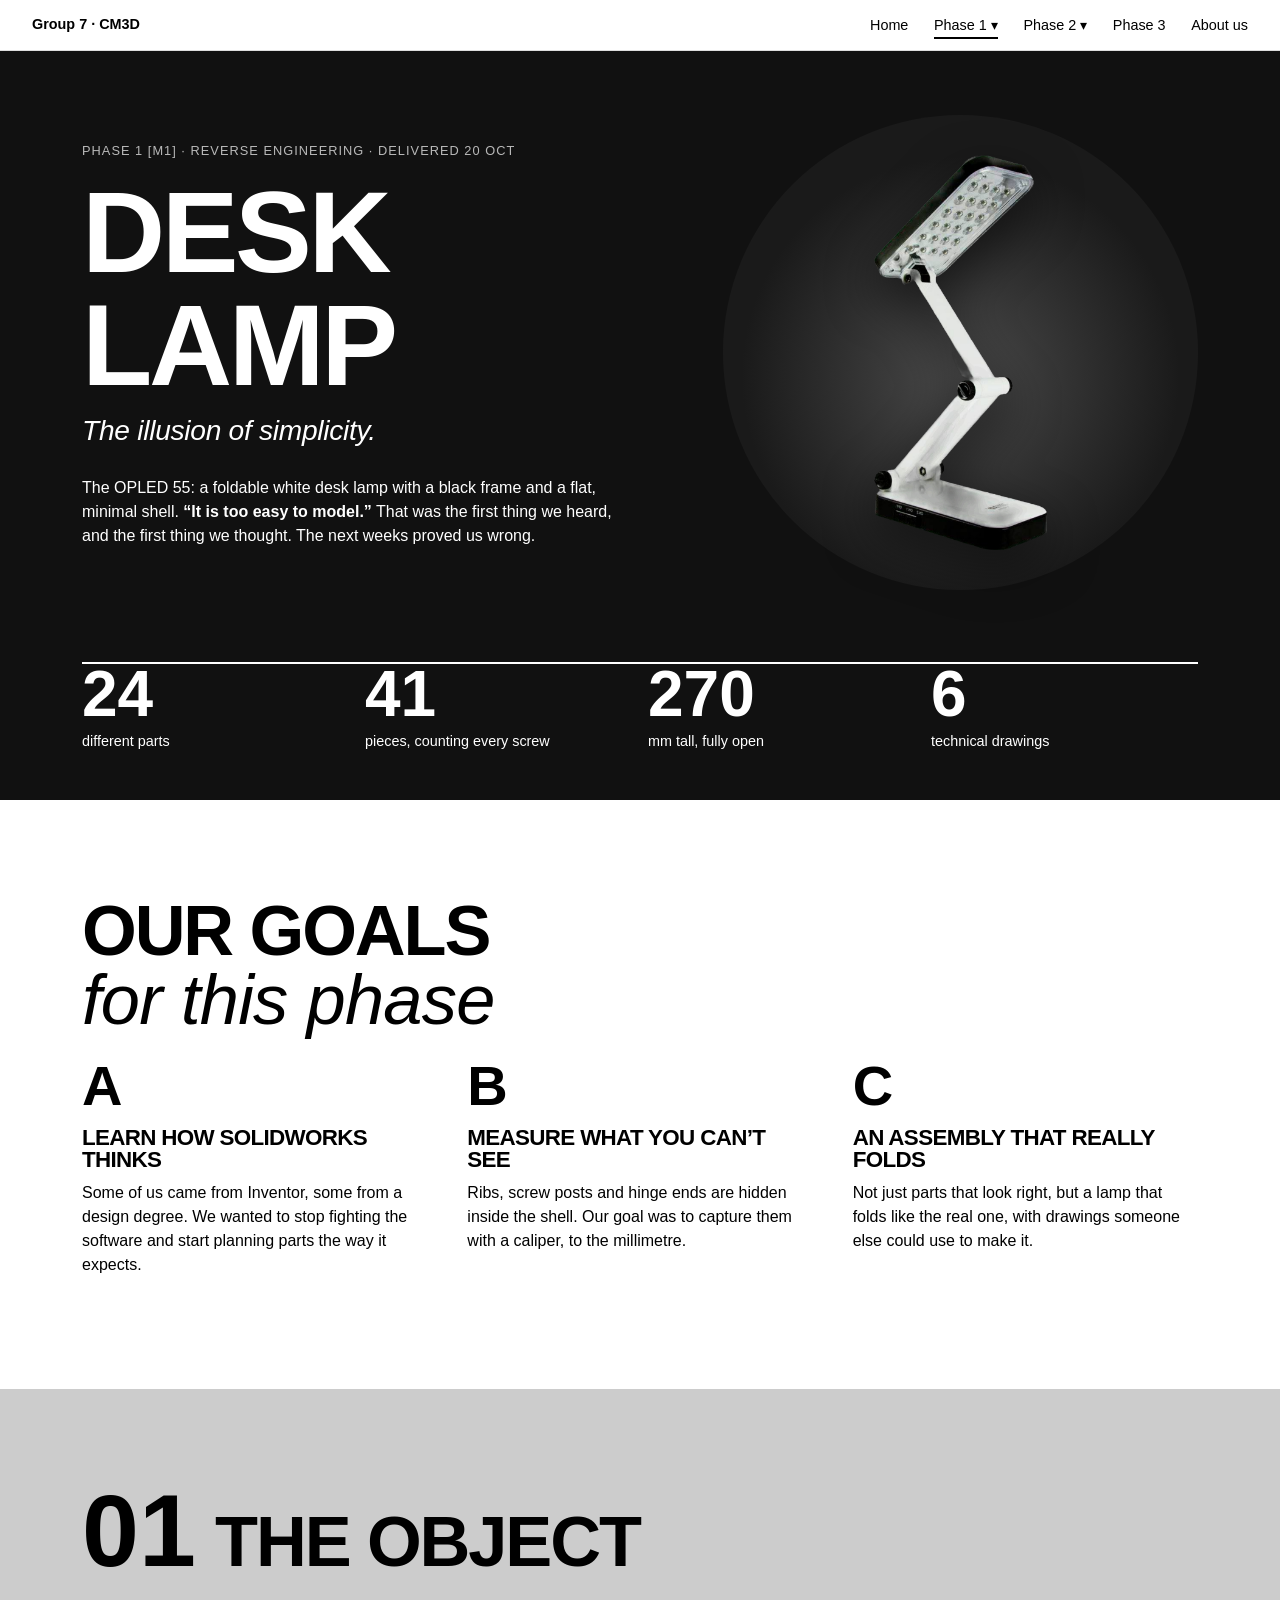
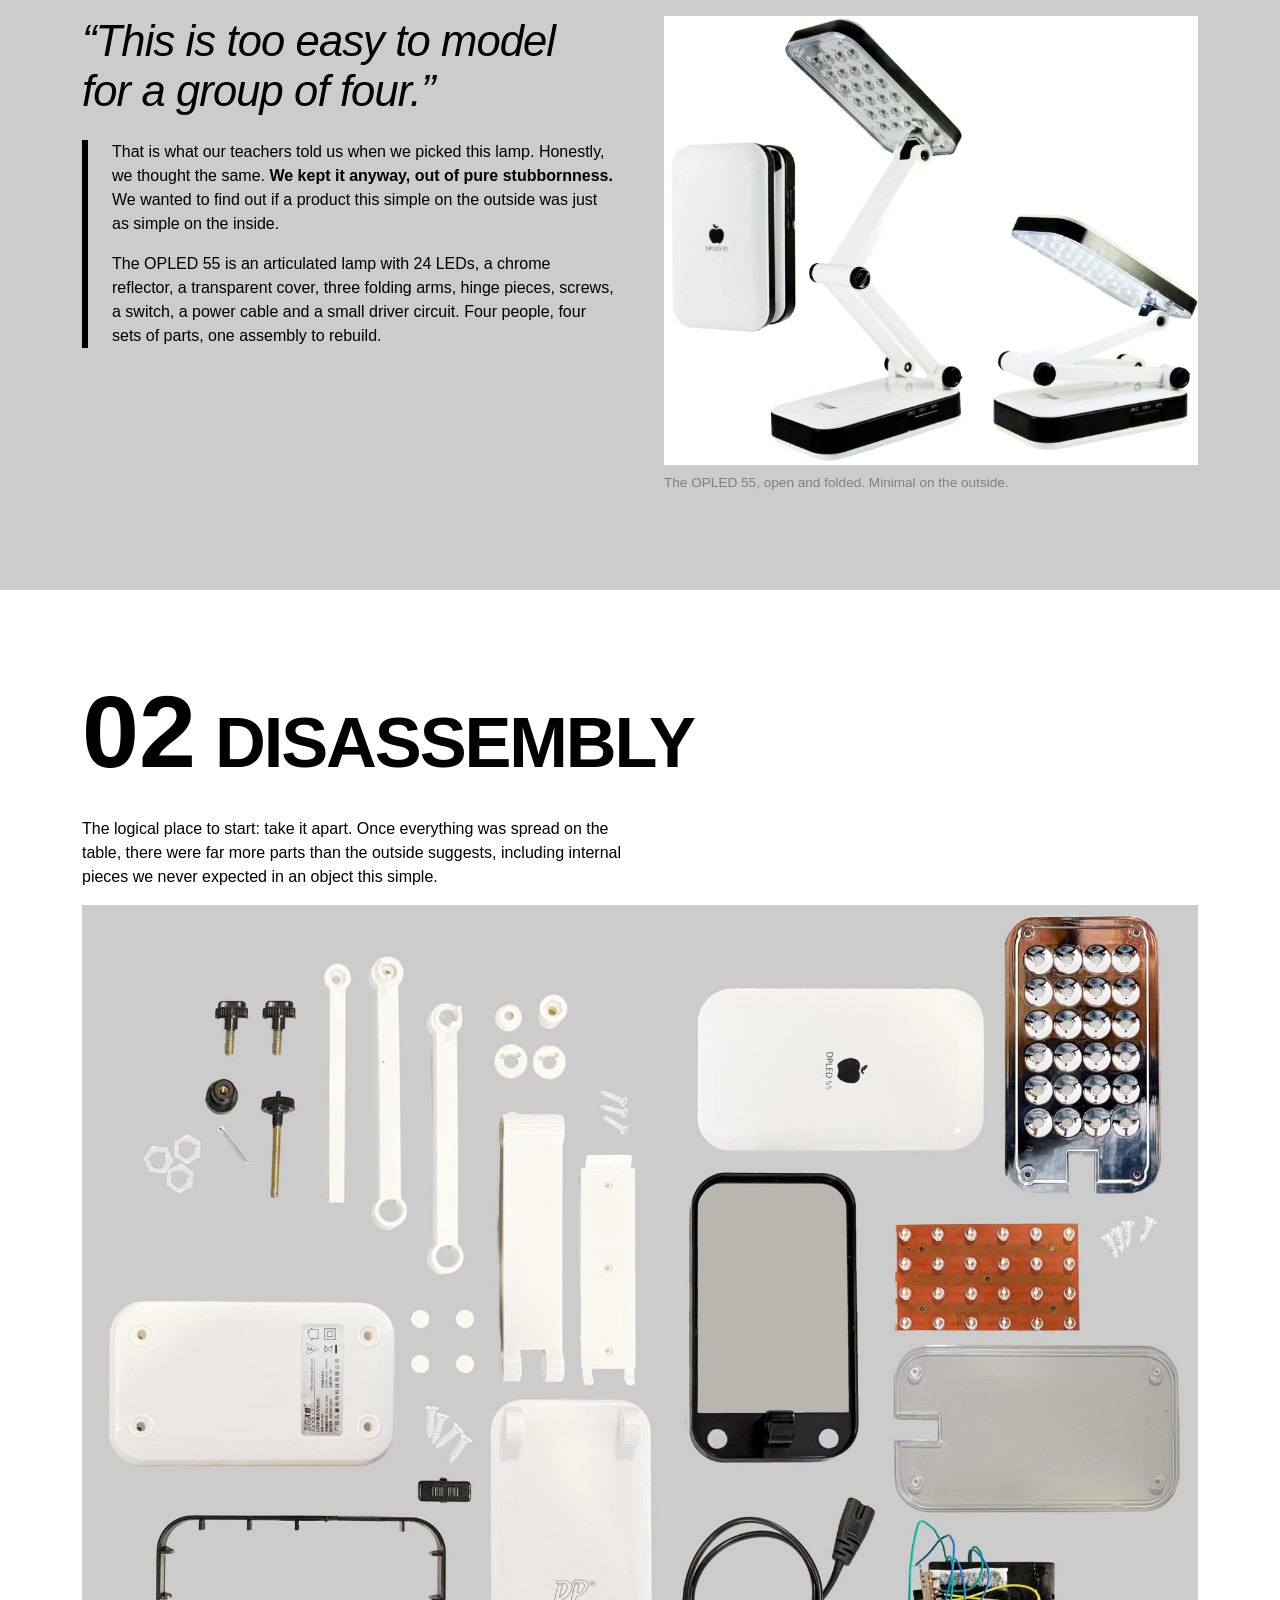
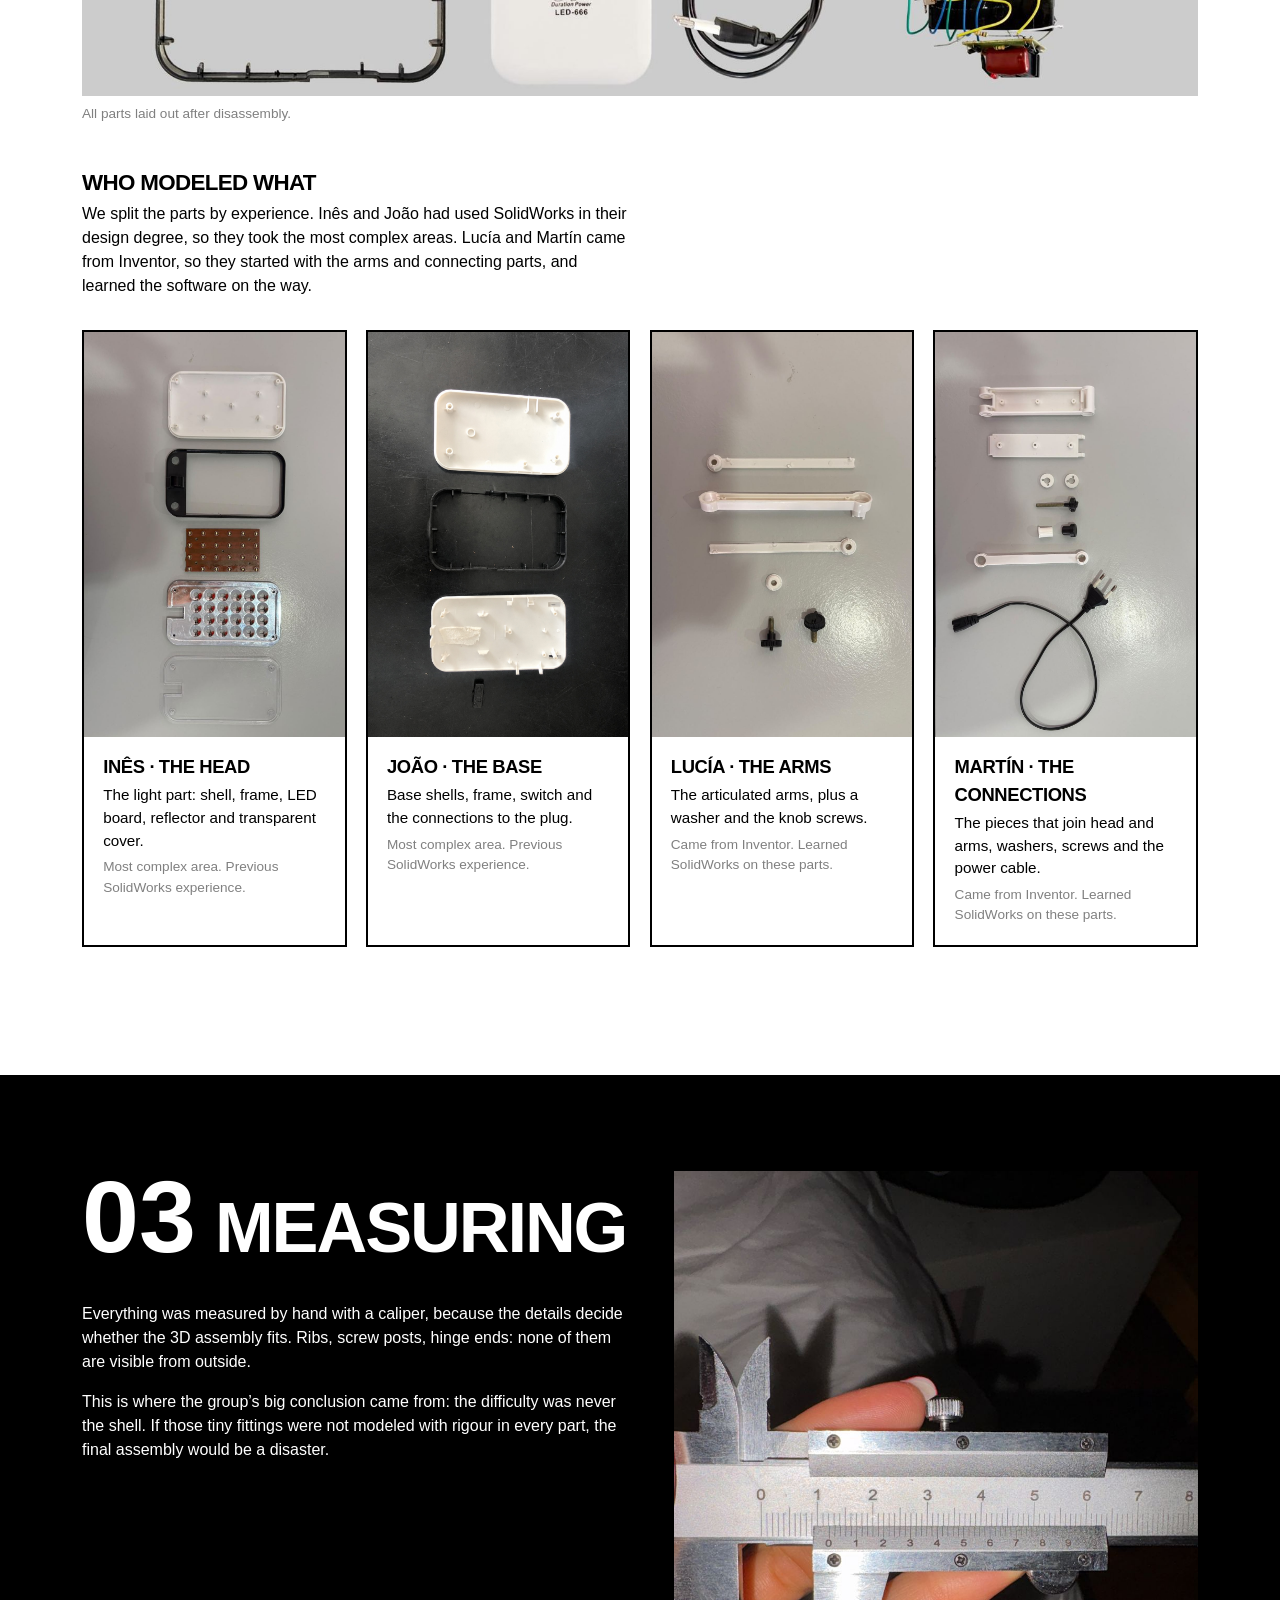
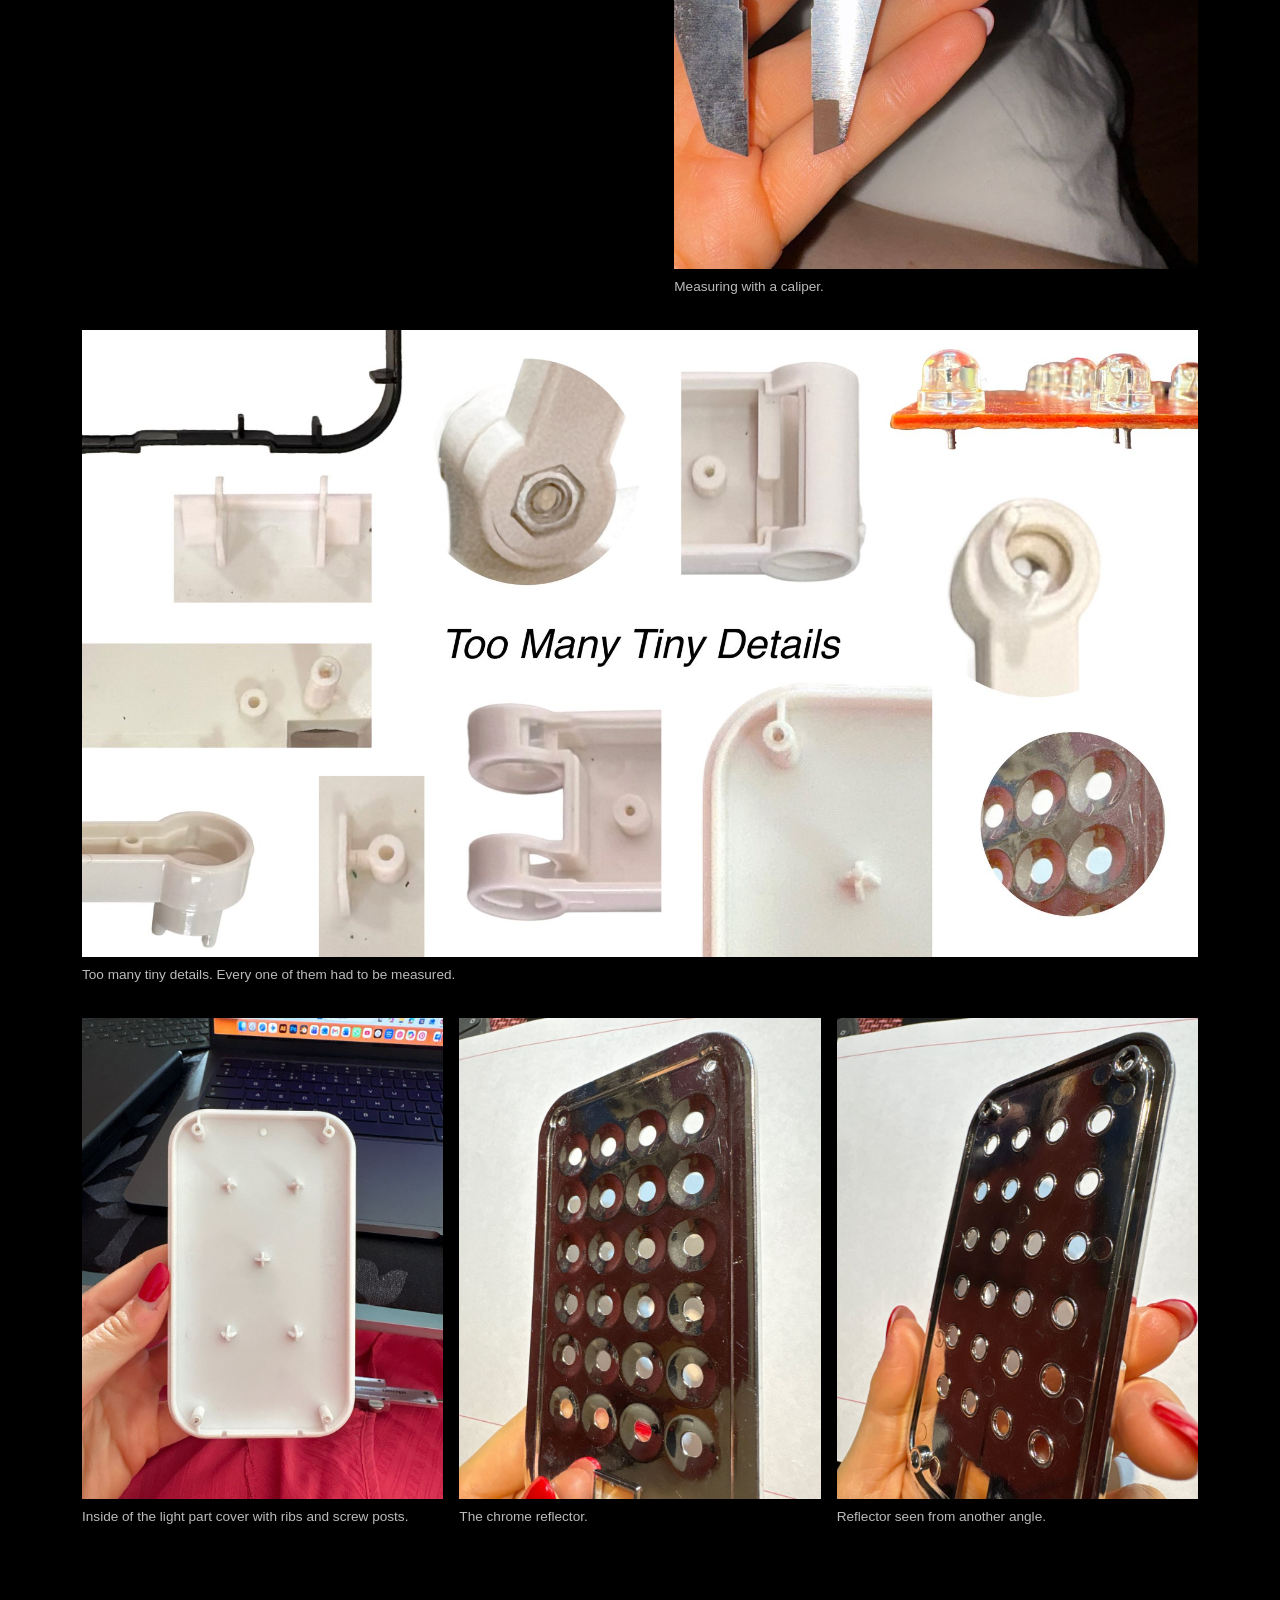
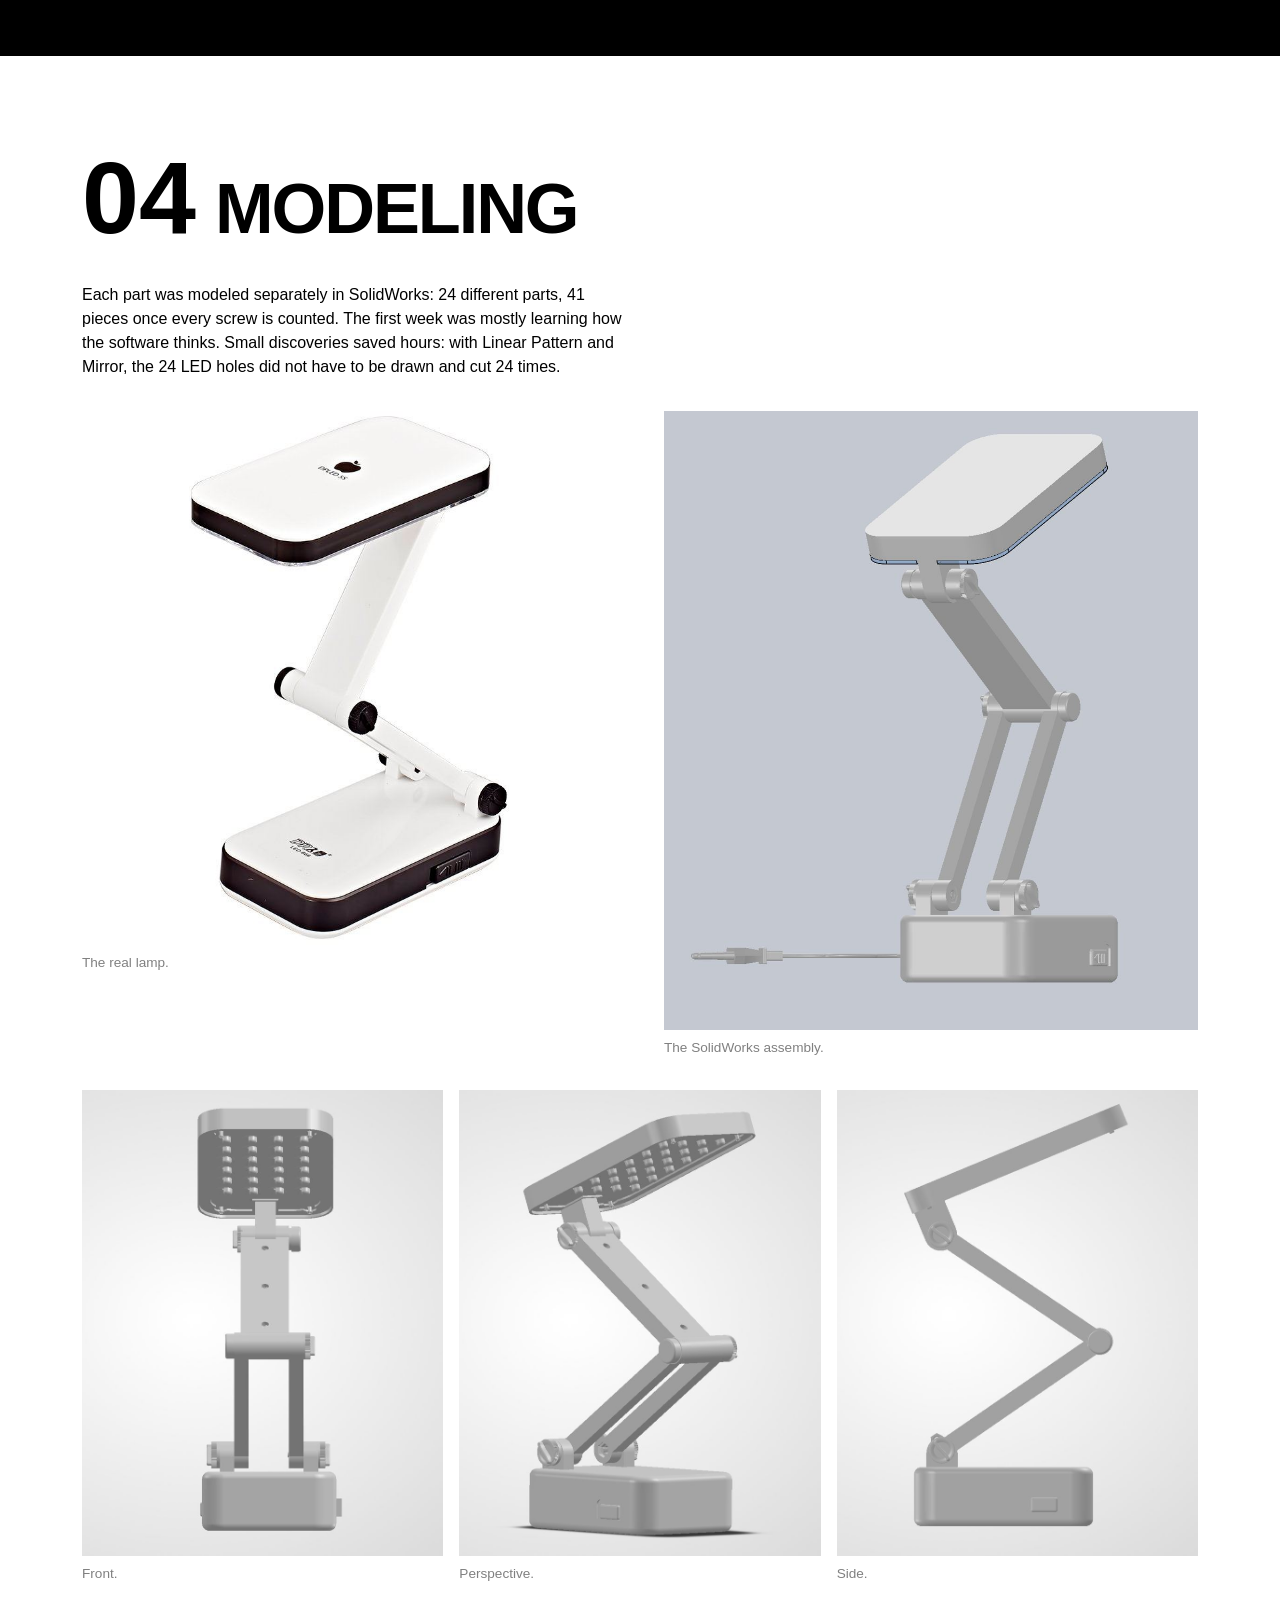
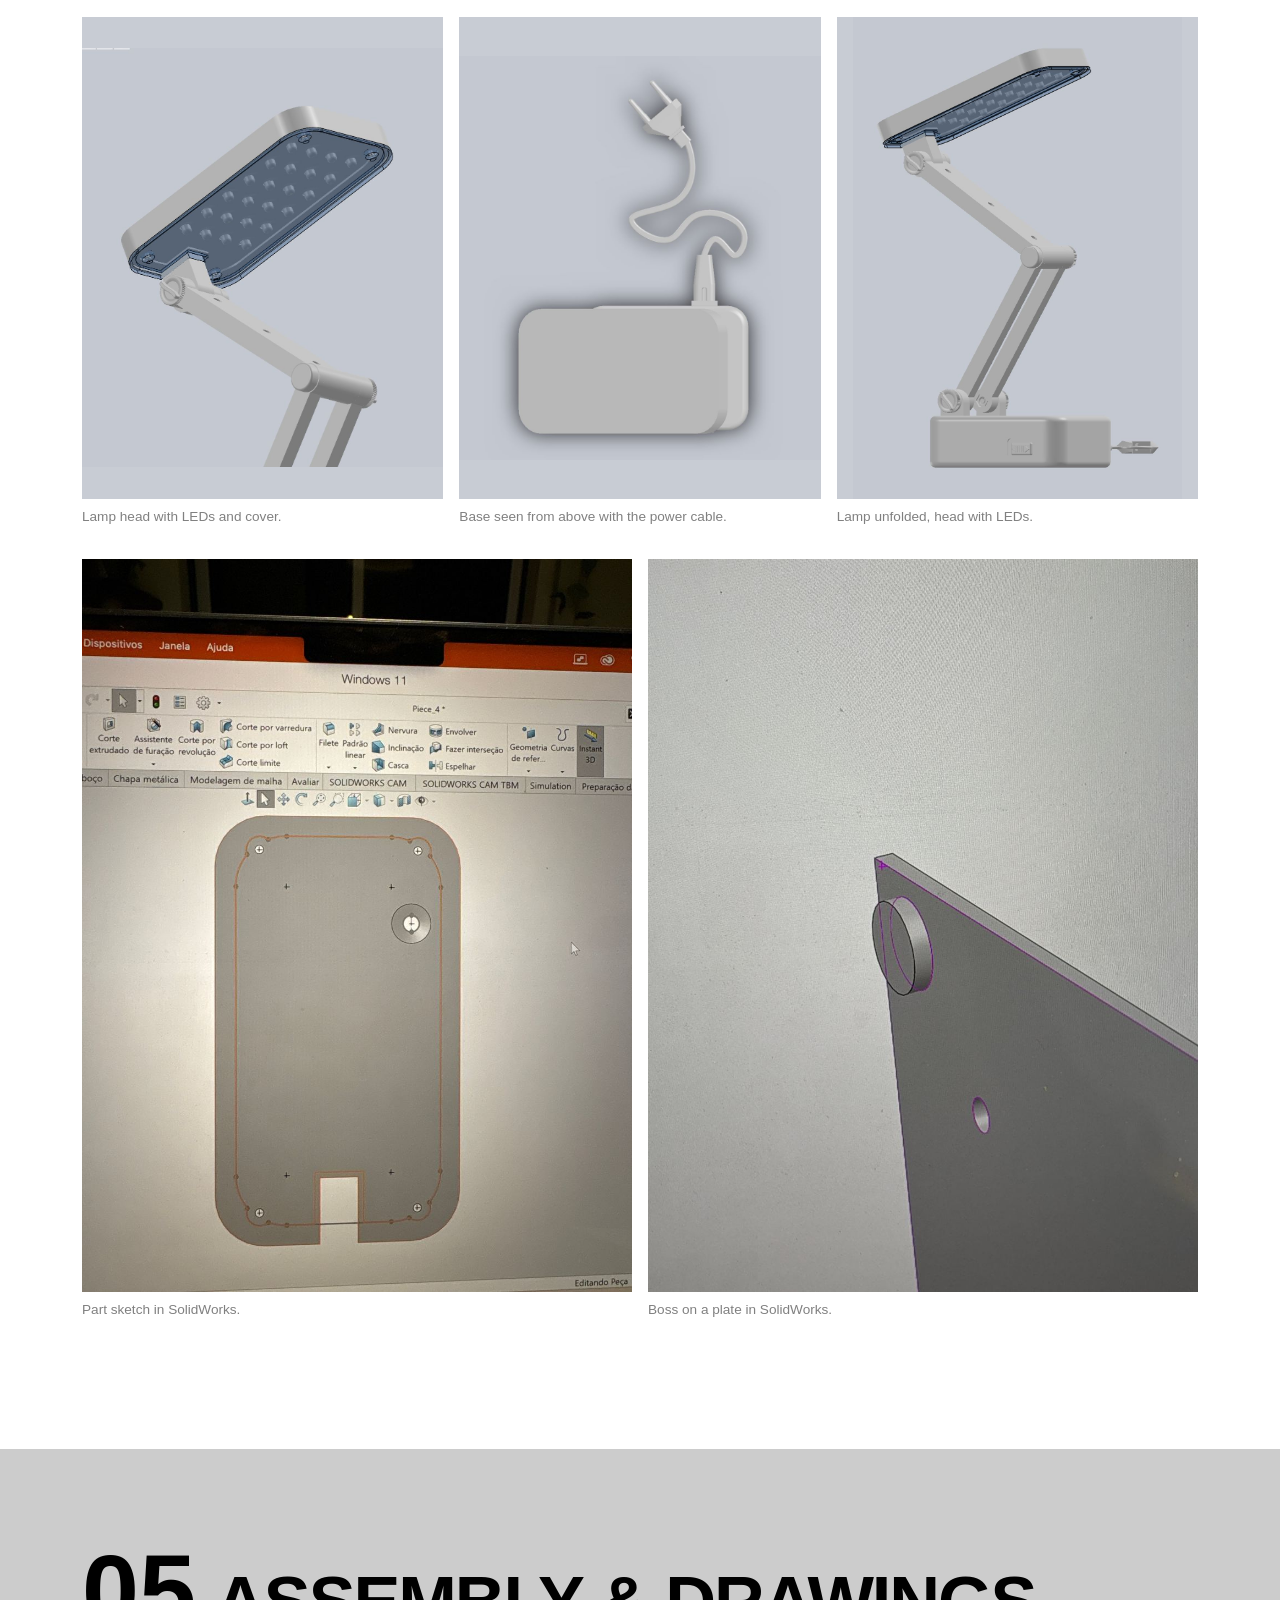
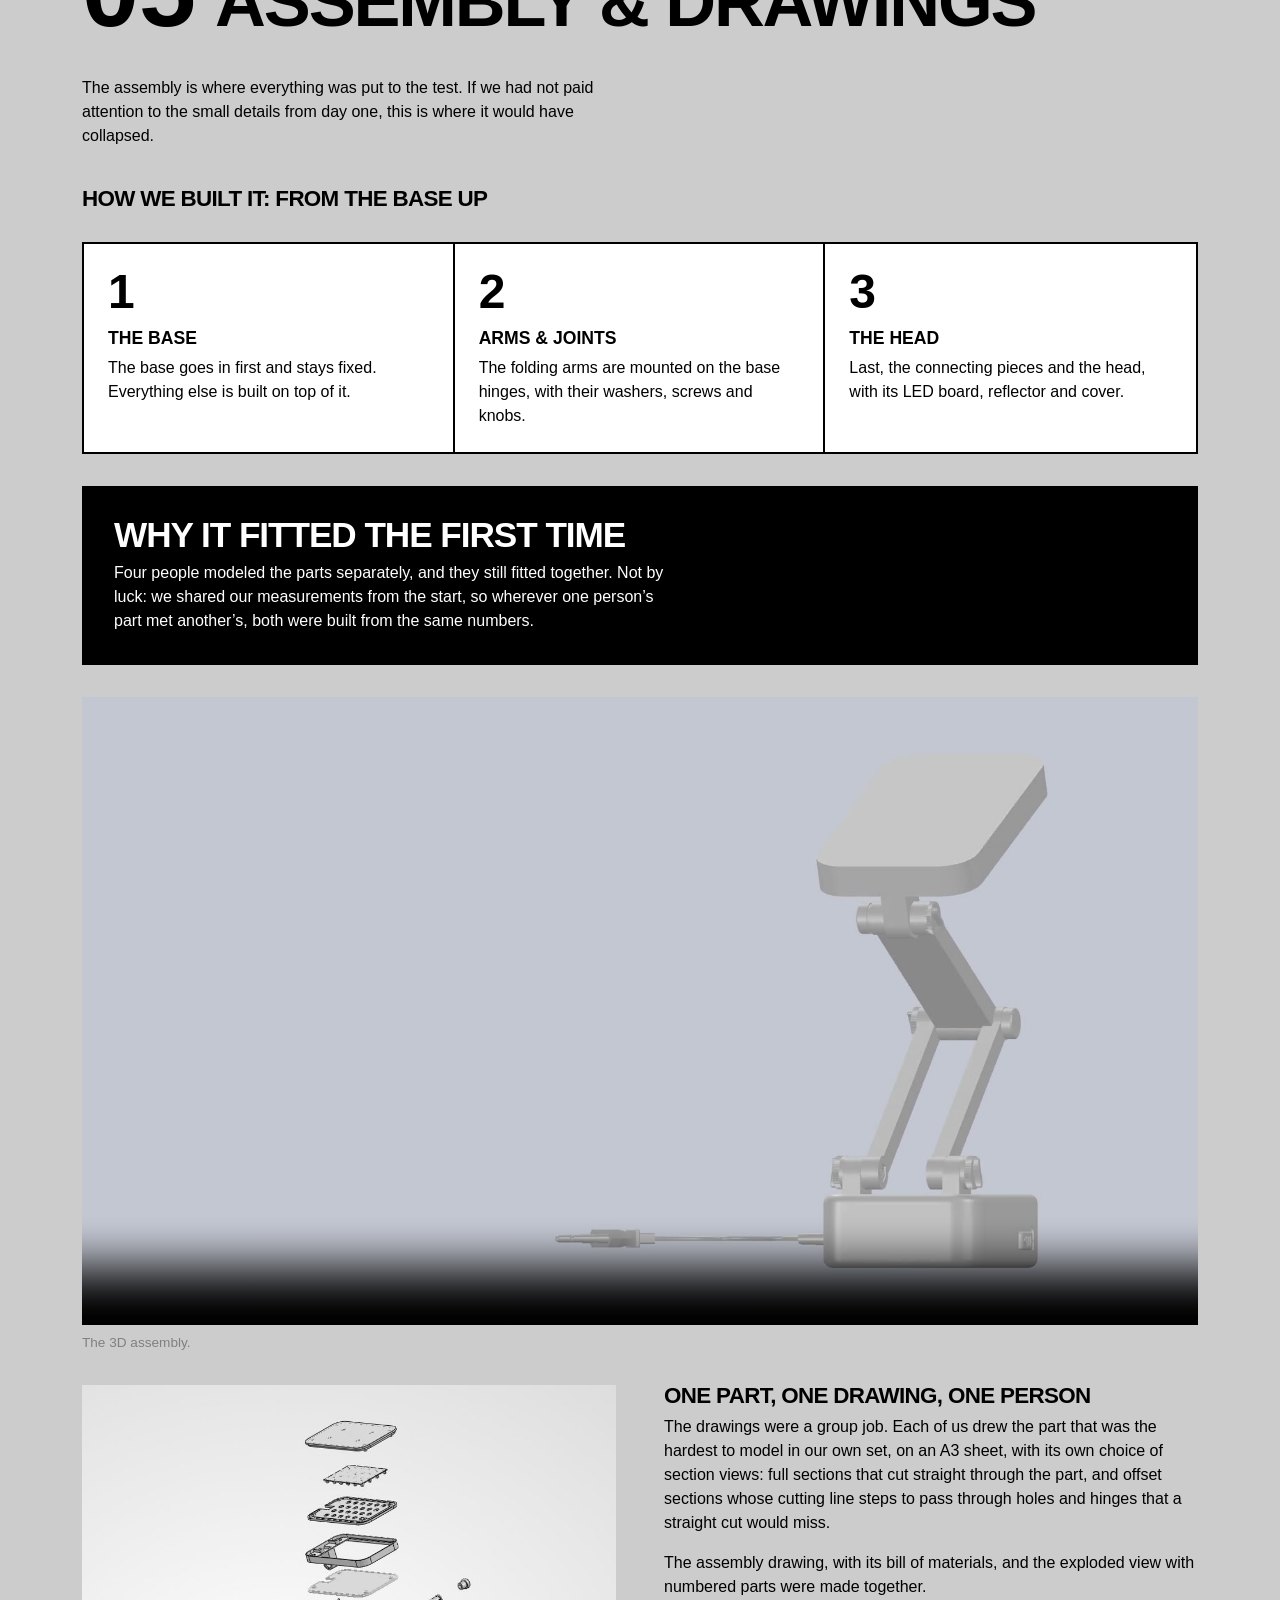
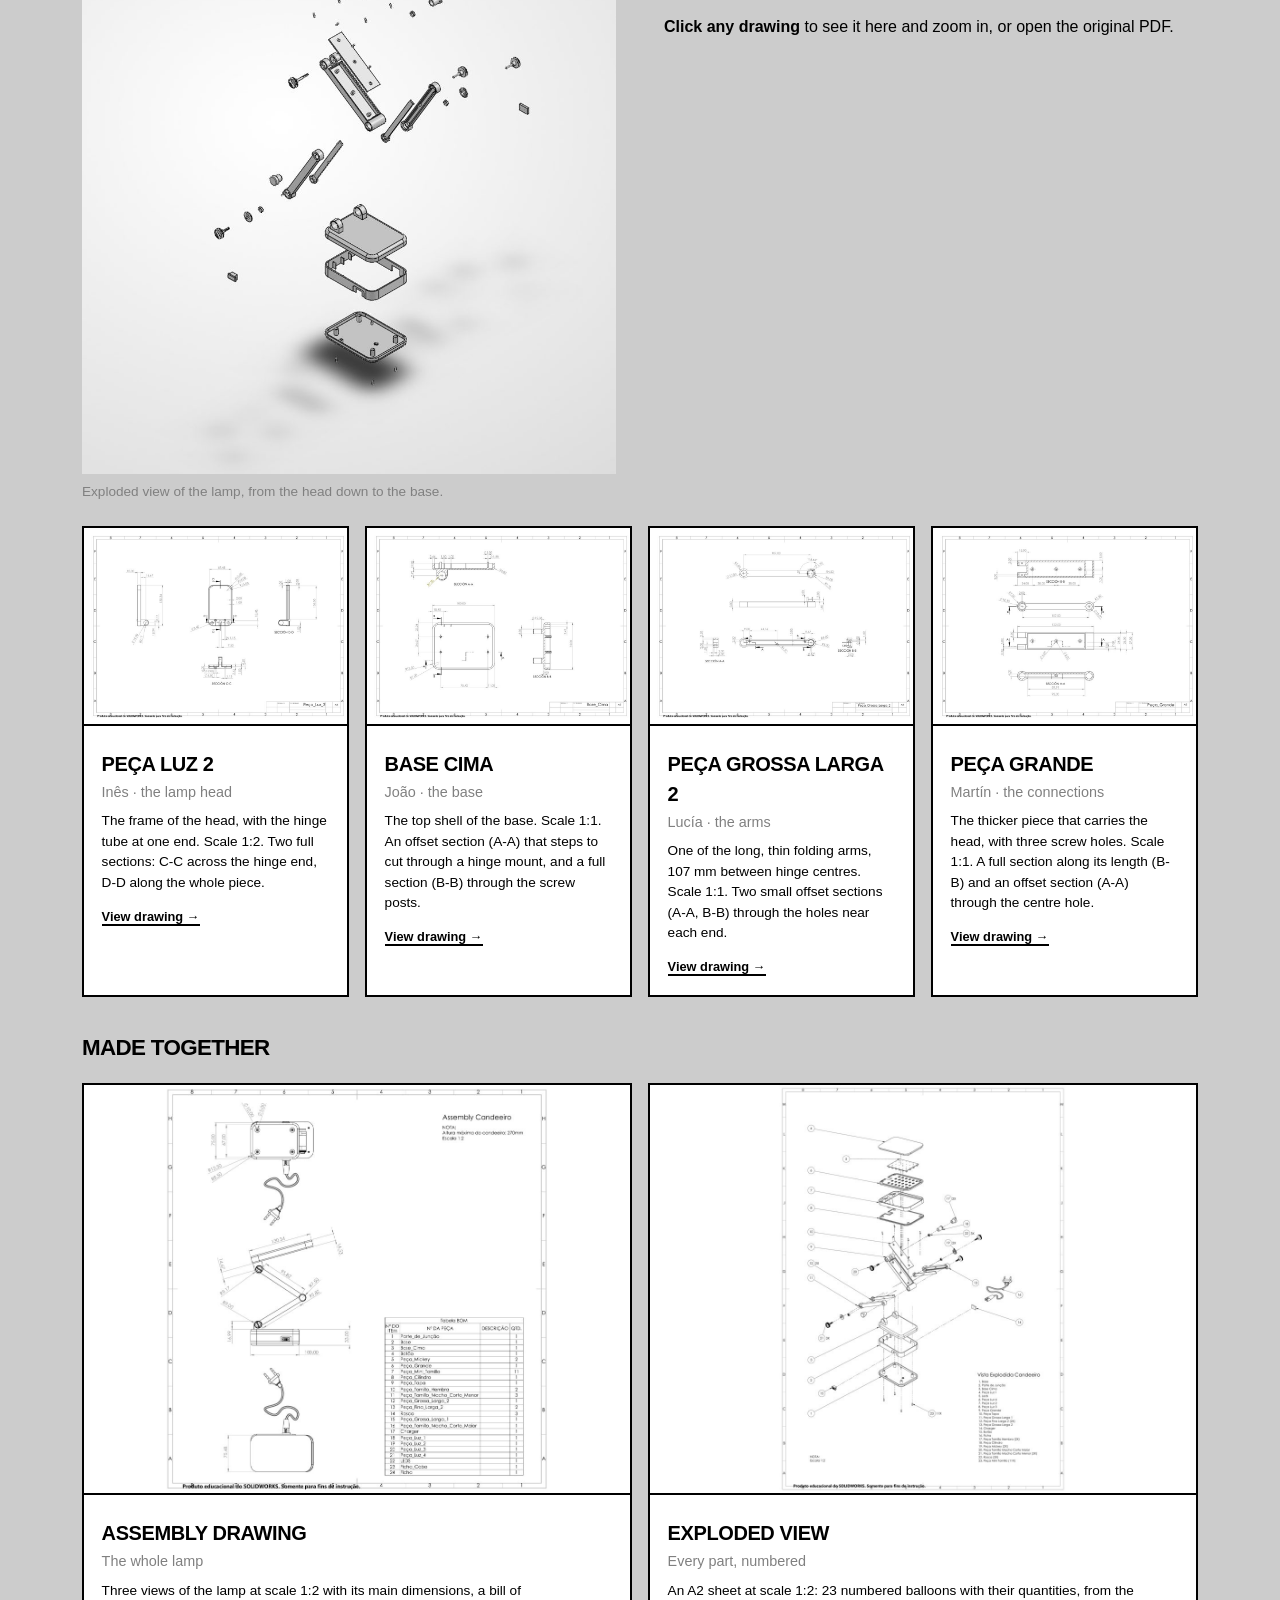
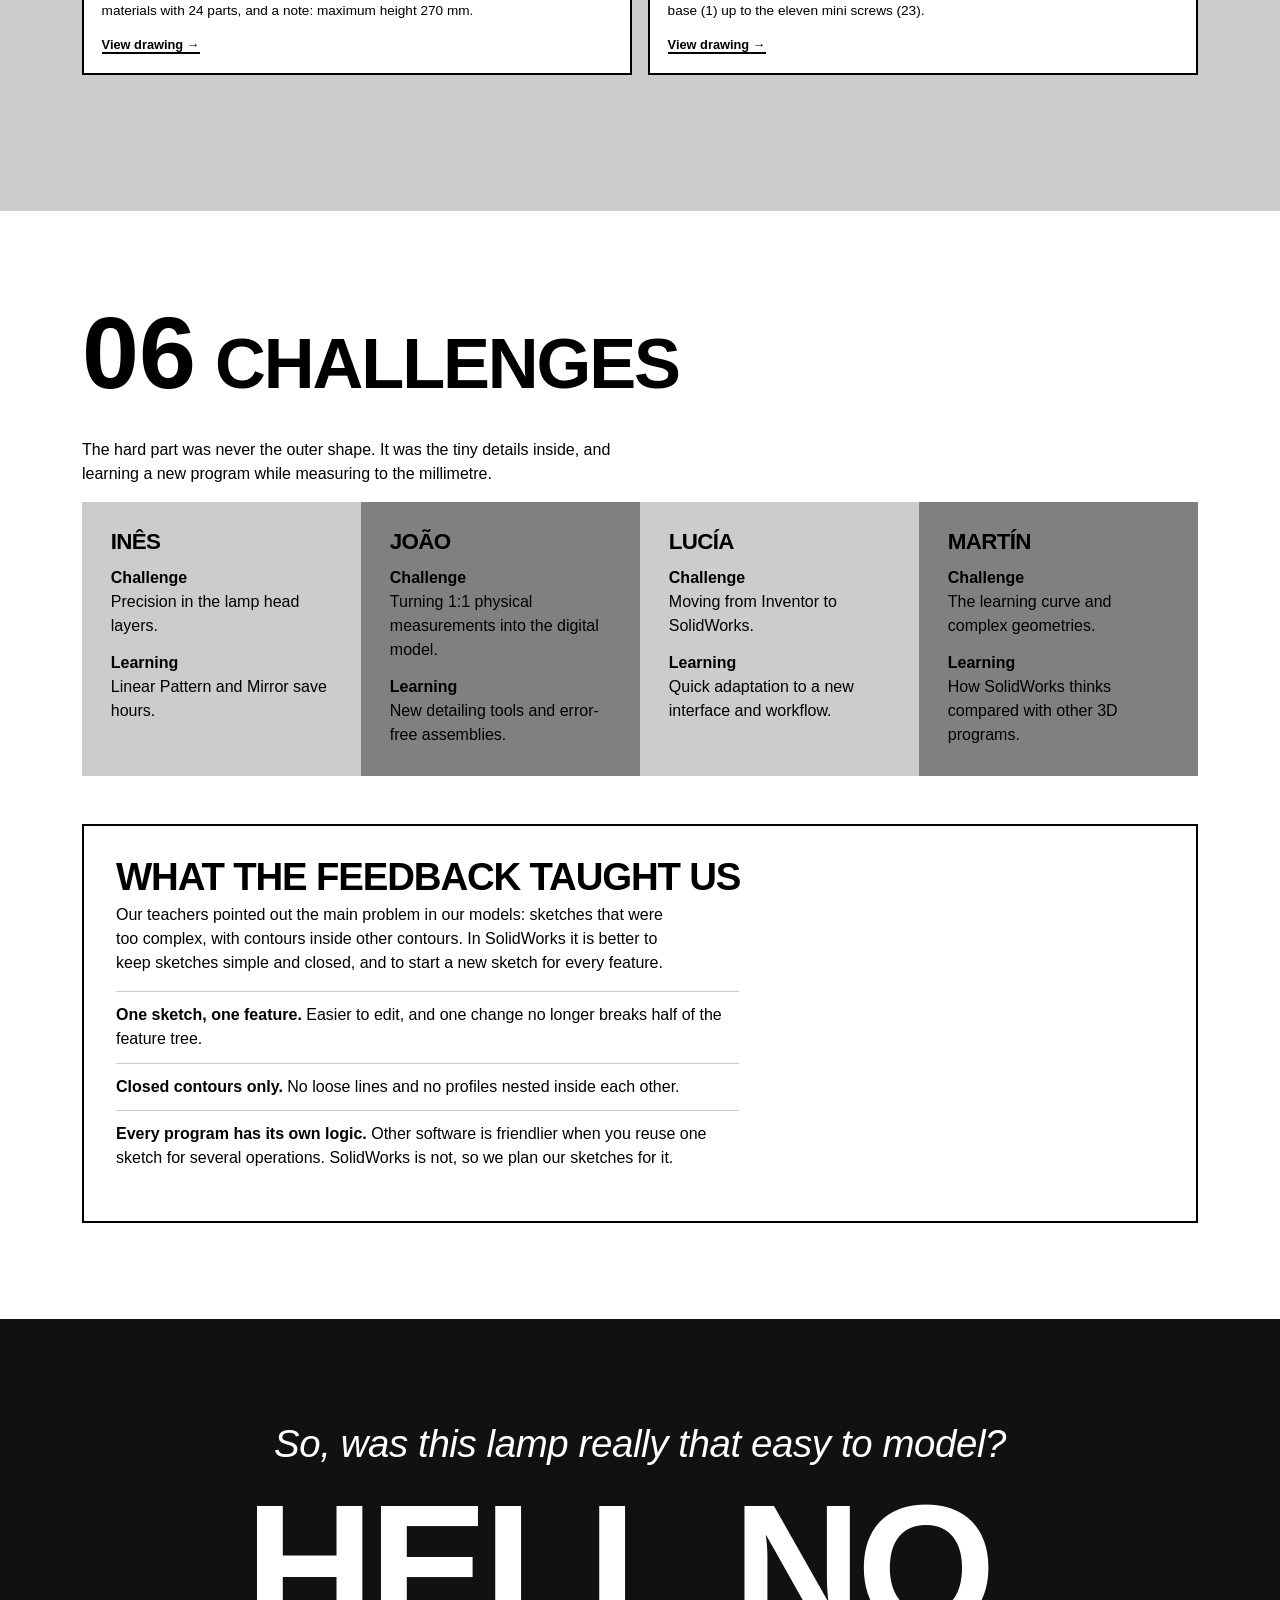
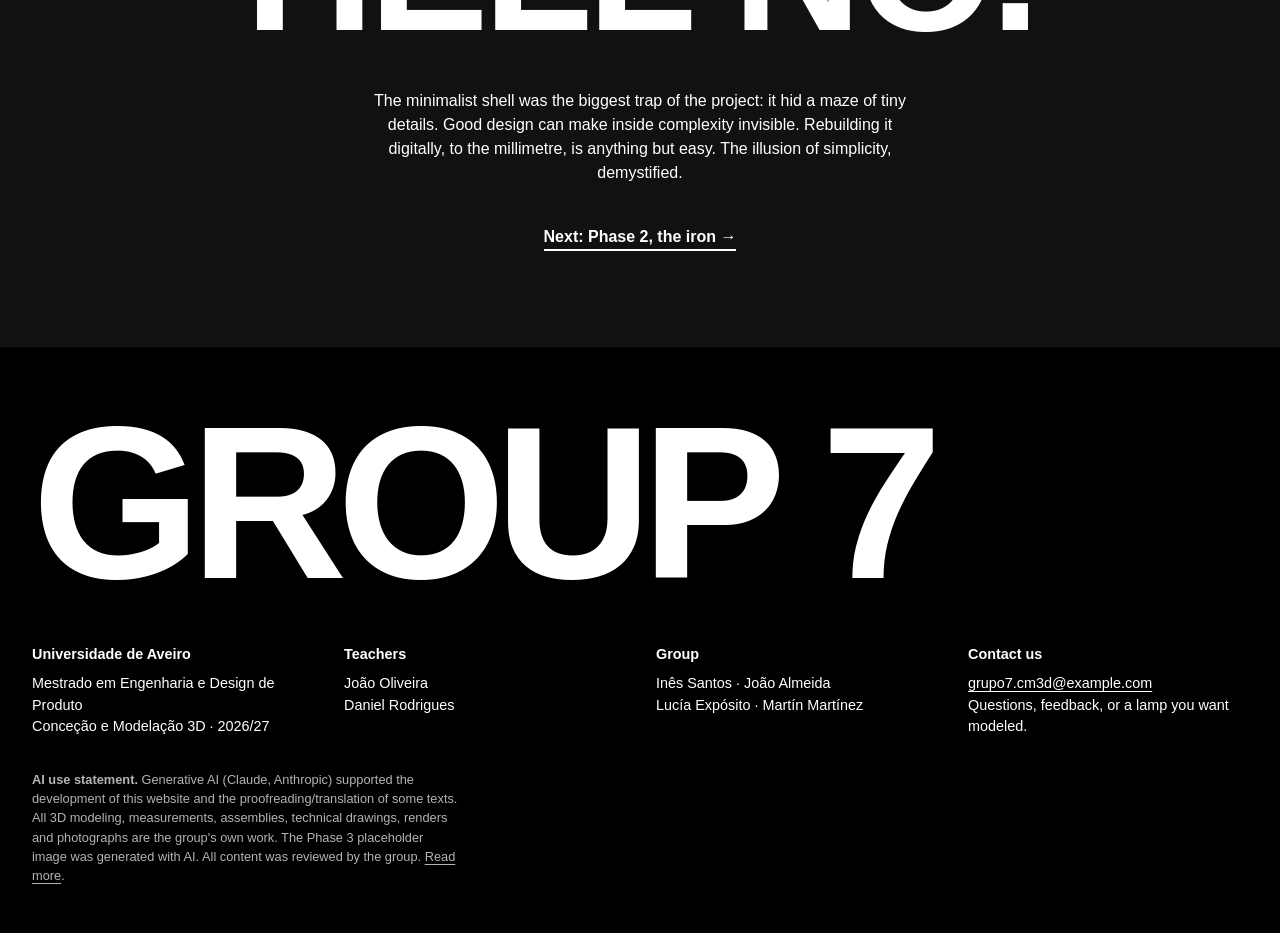
==== commit 320cdd1d: "Update fase1.html" ====
--- a/fase1.html
+++ b/fase1.html
@@ -1,244 +1,156 @@
-<!DOCTYPE html><html lang="en"><head><meta charset="utf-8"><meta name="viewport" content="width=device-width,initial-scale=1"><title>Phase 2 | Group 7 | CM3D</title><link rel="stylesheet" href="style.css">
+<!DOCTYPE html><html lang="en"><head><meta charset="utf-8"><meta name="viewport" content="width=device-width,initial-scale=1"><title>Phase 1 | Group 7 | CM3D</title><link rel="stylesheet" href="style.css">
 <style>
-/* ===== Phase 2 identity: pink, like the iron ===== */
-:root{--pink:#E673A5;--teal:#72BFCB}
-.p2-hero{background:var(--pink);color:#111;padding:4rem 0 3rem}
-.p2-grid{display:grid;grid-template-columns:1.25fr 1fr;gap:3rem;align-items:center}
-.p2-kick{font-size:.8rem;letter-spacing:.08em;text-transform:uppercase;opacity:.75;margin-bottom:1rem}
-.p2-hero h1{font-size:clamp(3rem,9vw,8rem)}
-.p2-hero .sub{margin:.5rem 0 1.5rem}
-.p2-obj{background:radial-gradient(circle at 50% 55%,#fff 0,#f6c9dc 45%,var(--pink) 70%);border-radius:50%;aspect-ratio:1;display:flex;align-items:center;justify-content:center}
-.p2-obj img{width:78%;max-height:85%;object-fit:contain;filter:drop-shadow(0 18px 22px #0004)}
-.p2-facts{display:grid;grid-template-columns:repeat(4,1fr);gap:1rem;margin-top:3rem;padding-top:1.5rem;background:linear-gradient(#111,#111) content-box top/100% 2px no-repeat}
-.p2-facts div{font-size:.9rem}.p2-facts b{display:block;font-size:clamp(2.2rem,5vw,4rem);font-weight:800;line-height:1;margin-bottom:.3rem}
-.p2-g2{display:grid;grid-template-columns:1fr 1fr;gap:3rem}
-.p2-g2 span{display:block;font-size:3.5rem;font-weight:800;line-height:1;color:var(--pink)}
-.p2-g2 h3{margin:.8rem 0 .6rem;font-size:clamp(1.6rem,3vw,2.4rem)}
-.p2-vs{display:grid;grid-template-columns:1fr auto 1fr;gap:1.5rem;align-items:stretch;margin:2.5rem 0}
-.p2-vs figure{padding:2rem;display:flex;flex-direction:column;justify-content:space-between}
-.p2-vs figure img{width:100%;height:280px;object-fit:contain}
-.p2-vs figcaption{margin-top:1.2rem;color:inherit;font-size:1rem}
-.p2-vs figcaption b{display:block;font-size:.75rem;letter-spacing:.06em;text-transform:uppercase;opacity:.7}
-.p2-vs .l{background:#111;color:#fff}.p2-vs .i{background:var(--pink);color:#111}
-.p2-vs .arrow{align-self:center;font-size:3rem;font-weight:800}
-.p2-quote{font-size:clamp(1.8rem,4.2vw,3.4rem);font-style:italic;line-height:1.1;letter-spacing:-.02em;max-width:24ch;margin:0 0 1rem}
-.p2-mistake{background:#111;color:#fff;padding:2rem;margin:2.5rem 0}
-.p2-mistake h3{font-size:clamp(1.5rem,3vw,2.2rem);color:var(--pink)}.p2-mistake p{margin:0}
-.p2-photos{display:grid;grid-template-columns:repeat(4,1fr);gap:1rem;margin:2rem 0}
-.p2-photos img{aspect-ratio:9/14;object-fit:cover}
-.p2-ba{display:grid;grid-template-columns:1fr auto 1fr;gap:1.5rem;align-items:center;margin:2.5rem 0}
-.p2-ba figure{background:#fff;border:2px solid #000}
-.p2-ba img{aspect-ratio:4/3;object-fit:contain;background:#c8ccd4}
-.p2-ba figcaption{color:#000;font-weight:700;text-transform:uppercase;font-size:.85rem;letter-spacing:.04em;margin:0;padding:.8rem 1rem;border-top:2px solid #000}
-.p2-ba .arrow{font-size:3rem;font-weight:800}
-.p2-tree{display:grid;grid-template-columns:1fr 1.3fr;gap:3rem;align-items:center;margin-top:3rem}
-.p2-tree figure img{max-height:620px;width:auto;max-width:100%;margin:0 auto;border:2px solid #000}
-.p2-bat{display:grid;grid-template-columns:repeat(4,1fr);gap:1.2rem;margin-top:2rem}
-.p2-card{background:#fff;border:2px solid #000;display:flex;flex-direction:column}
-.p2-card .im{display:grid;grid-template-columns:1fr 1fr;gap:2px;background:#000;border-bottom:2px solid #000}
-.p2-card .im.one{grid-template-columns:1fr}
-.p2-card .im img{aspect-ratio:1;object-fit:cover;background:#c8ccd4}
-.p2-card div.t{padding:1.2rem 1.2rem 1.4rem}
-.p2-card h3{font-size:1.35rem;margin-bottom:.3rem}
-.p2-card .role{display:inline-block;background:var(--pink);font-size:.72rem;font-weight:700;letter-spacing:.05em;text-transform:uppercase;padding:.2rem .55rem;margin-bottom:.8rem}
-.p2-card p{font-size:.92rem;margin:0 0 .8rem}
-.p2-card .q{border-top:1px solid #0003;padding-top:.8rem;margin:0;font-style:italic}
-.p2-steps{list-style:none;display:grid;grid-template-columns:repeat(4,1fr);margin:2.5rem 0;border:2px solid #000;background:#fff;counter-reset:st}
-.p2-steps li{counter-increment:st;border-right:2px solid #000;display:flex;flex-direction:column}.p2-steps li:last-child{border-right:0}
-.p2-steps .ic{aspect-ratio:4/3;display:flex;align-items:center;justify-content:center;background:#eee;border-bottom:2px solid #000;font-size:4rem;font-weight:800;color:#bbb;overflow:hidden}
-.p2-steps .ic img{width:100%;height:100%;object-fit:cover}
-.p2-steps .tx{padding:1.2rem}
-.p2-steps .tx::before{content:"Stage " counter(st);display:block;font-size:.75rem;letter-spacing:.06em;text-transform:uppercase;font-weight:700;margin-bottom:.3rem}
-.p2-steps b{display:block;text-transform:uppercase;font-size:1.1rem;margin-bottom:.3rem}
-.p2-steps .res{display:table;margin-top:.8rem;font-weight:800;font-size:.8rem;padding:.15rem .5rem;border:2px solid #000}
-.p2-steps .ok{background:var(--pink)}
-.p2-steps .no .res{text-decoration:line-through}
-.p2-steps li.win{background:#fff4f9}
-.p2-recipe{background:#111;color:#fff;padding:2rem;margin-top:1rem}
-.p2-recipe h3{color:var(--pink)}
-.p2-recipe ol{margin:1rem 0 0 1.2rem}.p2-recipe li{padding:.3rem 0}
-.p2-team{display:grid;grid-template-columns:1fr auto 1fr auto 1fr;gap:1rem;align-items:center;margin:2.5rem 0}
-.p2-team figure{background:#fff;border:2px solid #000}
-.p2-team img{aspect-ratio:1200/779;object-fit:cover;background:#c8ccd4}
-.p2-team figcaption{color:#000;margin:0;padding:.7rem .9rem;border-top:2px solid #000;font-size:.85rem}
-.p2-team .arrow{font-size:2.4rem;font-weight:800}
-/* grid children may shrink below their image's natural width */
-.p2-asmg>*,.p2-asmrow>*,.p2-wip>*,.p2-bat>*,.p2-card .im>*,.p2-steps>*,.p2-photos>*,.p2-renders>*,.p2-team>*,.p2-ba>*,.p2-vs>*,.p2-asm>*,.p2-tree>*,.p2-g2>*,.p2-grid>*{min-width:0}
-.p2-card .im img,.p2-photos img,.p2-team img,.p2-ba img{width:100%;display:block}
-.slot{background:#fff;border:2px solid #000}
-.slot img{width:100%;display:block}
-.slot figcaption{color:#000;margin:0;padding:.7rem 1rem;border-top:2px solid #000;font-size:.85rem}
-.slot.empty img{display:none}
-.slot.empty::before{content:attr(data-empty);display:flex;align-items:center;justify-content:center;text-align:center;aspect-ratio:16/10;padding:2rem;border-bottom:2px dashed var(--mid);background:repeating-linear-gradient(45deg,#f4f4f4 0 12px,#ececec 12px 24px);color:var(--mid);font-weight:700;text-transform:uppercase;font-size:.85rem;letter-spacing:.05em}
-.p2-asmg{display:grid;grid-template-columns:2fr 1fr;grid-template-rows:auto auto;gap:1rem;margin:2rem 0}
-.p2-asmg figure{background:#fff;border:2px solid #000;margin:0;display:flex;flex-direction:column}
-.p2-asmg img{width:100%;flex:1;min-height:0;object-fit:contain;background:#f2f2f2}
-.p2-asmg figcaption{color:#000;margin:0;padding:.7rem 1rem;border-top:2px solid #000;font-size:.85rem}
-.p2-asmg .a1{grid-row:span 2}
-.p2-asmg .a1 img{object-fit:cover}
-.p2-asmrow{display:grid;grid-template-columns:1fr 1fr;gap:1rem;margin-bottom:2rem}
-.p2-honest{display:grid;grid-template-columns:repeat(3,1fr);border-top:2px solid #000;margin:2rem 0}
-.p2-honest div{padding:1.4rem 1.4rem 1.4rem 0}.p2-honest div+div{padding-left:1.4rem;border-left:1px solid #0003}
-.p2-honest b{display:block;text-transform:uppercase;font-size:1.05rem;margin-bottom:.3rem}
-.p2-honest p{margin:0;font-size:.92rem}
-.p2-verdict{background:var(--pink);padding:2rem;margin:2rem 0}
-.p2-verdict h3{font-size:clamp(1.5rem,3vw,2.2rem)}.p2-verdict p{margin:0}
-.p2-wip{display:grid;grid-template-columns:1fr 2fr;gap:2rem;align-items:center}
-.p2-wip video{width:100%;display:block;aspect-ratio:804/580;object-fit:cover;background:#eee;border:2px solid #000}
-.p2-spin{background:#111;border:2px solid #000;margin:2rem 0 1rem}
-.p2-spin video{width:100%;display:block;aspect-ratio:16/9;object-fit:contain;background:#111}
-.p2-spin figcaption{color:#fff;margin:0;padding:.7rem 1rem;font-size:.85rem}
-.p2-spin.empty video{display:none}
-.p2-spin.empty::before{content:"360° render coming soon";display:flex;align-items:center;justify-content:center;aspect-ratio:16/9;color:#888;font-weight:700;text-transform:uppercase;letter-spacing:.06em;background:repeating-linear-gradient(45deg,#1a1a1a 0 14px,#222 14px 28px)}
-.p2-renders{display:grid;grid-template-columns:repeat(3,1fr);gap:1rem;margin:1rem 0 2.5rem}
-.p2-renders .rbig{grid-column:span 2;grid-row:span 2}
-.p2-renders .slot img{aspect-ratio:16/9;object-fit:cover;background:#5a5a5a}
-.p2-renders .slot.empty::before{aspect-ratio:16/9;padding:0}
-@media(min-width:801px){.p2-renders .rbig{position:relative}
-.p2-renders .rbig img{position:absolute;top:0;left:0;width:100%;height:calc(100% - 2.9rem);aspect-ratio:auto;object-fit:cover}
-.p2-renders .rbig figcaption{position:absolute;left:0;right:0;bottom:0;height:2.9rem;box-sizing:border-box}}
-.p2-asm{display:grid;grid-template-columns:2fr 1fr;gap:1.5rem;align-items:start;margin:2rem 0}
-.p2-asm video{width:100%;max-height:560px;object-fit:contain;background:#000}
-.p2-learn{list-style:none;counter-reset:ln;margin:2rem 0;border-top:2px solid #000}
-.p2-learn li{counter-increment:ln;display:grid;grid-template-columns:4rem 1fr;gap:1rem;padding:1.2rem 0;border-bottom:1px solid #0003}
-.p2-learn li::before{content:counter(ln,decimal-leading-zero);font-size:2rem;font-weight:800;line-height:1;color:var(--pink)}
-.p2-learn b{display:block;text-transform:uppercase;margin-bottom:.2rem}
-.p2-end{background:var(--pink);color:#111;text-align:center}
-.p2-end .it{font-size:clamp(1.4rem,3vw,2.4rem);display:block;margin-bottom:.5rem}
-.p2-end h2{font-size:clamp(4rem,14vw,12rem);margin:0 0 1.5rem}
-.p2-end p{margin:0 auto 1.5rem}
-.p2-next{display:inline-block;margin-top:.5rem;font-weight:800;text-decoration:none;border-bottom:2px solid currentColor}
-@media(max-width:1000px){.p2-bat{grid-template-columns:1fr 1fr}.p2-steps{grid-template-columns:1fr 1fr}.p2-steps li:nth-child(2){border-right:0}.p2-steps li:nth-child(-n+2){border-bottom:2px solid #000}}
-@media(max-width:800px){.p2-asmg,.p2-asmrow,.p2-honest,.p2-wip{grid-template-columns:1fr}.p2-asmg .a1{grid-row:auto}.p2-honest div+div{padding-left:0;border-left:0;border-top:1px solid #0003}
-.p2-grid,.p2-g2,.p2-tree,.p2-asm{grid-template-columns:1fr}.p2-facts{grid-template-columns:1fr 1fr}.p2-obj{max-width:360px;margin:0 auto;width:100%}.p2-vs,.p2-ba,.p2-team{grid-template-columns:1fr}.p2-vs .arrow,.p2-ba .arrow,.p2-team .arrow{transform:rotate(90deg);justify-self:center}.p2-photos{grid-template-columns:1fr 1fr}.p2-renders{grid-template-columns:1fr}.p2-renders .rbig{grid-column:auto;grid-row:auto}}
-@media(max-width:560px){.p2-bat,.p2-steps{grid-template-columns:1fr}.p2-steps li{border-right:0!important;border-bottom:2px solid #000}.p2-steps li:last-child{border-bottom:0}}
-</style></head><body><header class="nav"><a href="index.html">Group 7 &middot; CM3D</a><nav aria-label="Main"><ul><li><a href="index.html">Home</a></li><li class="dd"><a href="fase1.html">Phase 1 &#9662;</a><ul><li><a href="fase1.html#s01">01 &nbsp;The object</a></li><li><a href="fase1.html#s02">02 &nbsp;Disassembly</a></li><li><a href="fase1.html#s03">03 &nbsp;Measuring</a></li><li><a href="fase1.html#s04">04 &nbsp;Modeling</a></li><li><a href="fase1.html#s05">05 &nbsp;Assembly & drawings</a></li><li><a href="fase1.html#s06">06 &nbsp;Challenges</a></li></ul></li><li class="dd"><a href="fase2.html" class="on">Phase 2 &#9662;</a><ul><li><a href="fase2.html#s01">01 &nbsp;The object</a></li><li><a href="fase2.html#s02">02 &nbsp;Disassembly</a></li><li><a href="fase2.html#s03">03 &nbsp;Surfaces</a></li><li><a href="fase2.html#s04">04 &nbsp;Everyone&rsquo;s battle</a></li><li><a href="fase2.html#s05">05 &nbsp;The turning point</a></li><li><a href="fase2.html#s06">06 &nbsp;Teamwork</a></li><li><a href="fase2.html#s07">07 &nbsp;Assembly</a></li><li><a href="fase2.html#s08">08 &nbsp;Renders</a></li><li><a href="fase2.html#s09">09 &nbsp;What we learned</a></li></ul></li><li><a href="fase3.html">Phase 3</a></li><li><a href="nosotros.html">About us</a></li></ul></nav></header><main>
+/* ===== Phase 1 identity: black & white, like the lamp ===== */
+.p1-hero{background:#111;color:#fff;padding:4rem 0 3rem}
+.p1-grid{display:grid;grid-template-columns:1.25fr 1fr;gap:3rem;align-items:center}
+.p1-kick{font-size:.8rem;letter-spacing:.08em;text-transform:uppercase;opacity:.7;margin-bottom:1rem}
+.p1-hero h1{font-size:clamp(3rem,9vw,8rem)}
+.p1-hero .sub{margin:.5rem 0 1.5rem}
+.p1-obj{background:radial-gradient(circle at 50% 55%,#4a4a4a 0,#1a1a1a 62%);border-radius:50%;aspect-ratio:1;display:flex;align-items:center;justify-content:center}
+.p1-obj img{width:62%;max-height:90%;object-fit:contain;filter:drop-shadow(0 18px 24px #0008)}
+.p1-facts{display:grid;grid-template-columns:repeat(4,1fr);gap:1rem;margin-top:3rem;padding-top:1.5rem;background:linear-gradient(#fff,#fff) content-box top/100% 2px no-repeat}
+.p1-facts div{font-size:.9rem}.p1-facts b{display:block;font-size:clamp(2.2rem,5vw,4rem);font-weight:800;line-height:1;margin-bottom:.3rem}
+.p1-g3{display:grid;grid-template-columns:repeat(3,1fr);gap:2.5rem}
+.p1-g3 span{display:block;font-size:3.5rem;font-weight:800;line-height:1}
+.p1-g3 h3{margin:.8rem 0 .6rem}
+.p1-quote{font-size:clamp(1.6rem,3.4vw,2.8rem);font-style:italic;line-height:1.15;letter-spacing:-.02em;max-width:22ch;margin:0 0 1.5rem}
+.p1-why{border-left:6px solid #000;padding-left:1.5rem}
+.p1-team{display:grid;grid-template-columns:repeat(4,1fr);gap:1.2rem;margin:2rem 0}
+.p1-team figure{background:#fff;border:2px solid #000}
+.p1-team img{width:100%;aspect-ratio:9/14;object-fit:cover;background:#ccc}
+.p1-team figcaption{color:#000;font-size:.95rem;margin:0;padding:1rem 1.2rem 1.2rem}
+.p1-team figcaption b{display:block;font-size:1.15rem;text-transform:uppercase;letter-spacing:-.02em;margin-bottom:.2rem}
+.p1-team figcaption span{display:block;color:var(--mid);font-size:.85rem;margin-top:.3rem}
+.p1-views{display:grid;grid-template-columns:repeat(3,1fr);gap:1rem;margin:2rem 0}
+.p1-views img{aspect-ratio:775/1000;object-fit:cover;background:#eee}
+.p1-steps{list-style:none;display:grid;grid-template-columns:repeat(3,1fr);gap:0;margin:2rem 0;counter-reset:st;border:2px solid #000;background:#fff}
+.p1-steps li{padding:1.5rem;counter-increment:st;border-right:2px solid #000}.p1-steps li:last-child{border-right:0}
+.p1-steps li::before{content:counter(st);display:block;font-size:3rem;font-weight:800;line-height:1;margin-bottom:.6rem}
+.p1-steps b{display:block;text-transform:uppercase;font-size:1.1rem;margin-bottom:.3rem}
+.p1-fit{background:#000;color:#fff;padding:2rem;margin:2rem 0}
+.p1-fit h3{font-size:clamp(1.5rem,3vw,2.2rem)}.p1-fit p{margin:0}
+.p1-dw{display:grid;grid-template-columns:repeat(auto-fit,minmax(240px,1fr));gap:1rem;margin:1.5rem 0 2.5rem}
+.p1-dw a{display:block;text-decoration:none;background:#fff;border:2px solid #000;transition:transform .15s,box-shadow .15s}
+.p1-dw a:hover{transform:translate(-3px,-3px);box-shadow:6px 6px 0 #000}
+.p1-dw img{width:100%;aspect-ratio:4/3;object-fit:contain;background:#fff;border-bottom:2px solid #000}
+.p1-dw div{padding:1rem 1.1rem 1.1rem;font-size:.9rem}
+.p1-dw div b{display:block;font-size:1.25rem;text-transform:uppercase;letter-spacing:-.02em}
+.p1-dw div span{display:block;color:var(--mid);margin:.2rem 0 .5rem}
+.p1-dw em{font-style:normal;font-weight:700;font-size:.8rem;border-bottom:2px solid #000}
+.p1-dw p{font-size:.85rem;margin:0 0 .8rem;color:#000}
+.dwbox{margin:auto;width:min(1200px,96vw);max-width:none;max-height:94vh;padding:0;border:2px solid #000;background:#fff;color:#000}
+.dwbox::backdrop{background:#000d}
+.dwbar{display:flex;flex-wrap:wrap;gap:.6rem 1rem;align-items:center;justify-content:space-between;padding:.7rem 1rem;border-bottom:2px solid #000;background:#fff}
+.dwbar b{text-transform:uppercase;letter-spacing:-.01em}
+.dwbar button,.dwbar a{font:inherit;font-size:.85rem;font-weight:700;background:#fff;color:#000;border:2px solid #000;padding:.3rem .8rem;cursor:pointer;text-decoration:none;display:inline-block}
+.dwbar button:hover,.dwbar a:hover{background:#000;color:#fff}
+.dwbody{overflow:auto;max-height:calc(94vh - 64px)}
+.dwbody img{display:block;width:100%;max-width:none;cursor:zoom-in}
+.dwbox.z .dwbody img{width:240%;cursor:zoom-out}
+.p1-lesson{margin-top:3rem;border:2px solid #000;padding:2rem 2rem 1rem;background:#fff}
+.p1-lesson h3{font-size:clamp(1.6rem,3vw,2.4rem)}
+.p1-lesson ul{list-style:none;margin:1rem 0 1.5rem;max-width:70ch}.p1-lesson li{padding:.7rem 0;border-top:1px solid #0003}
+.p1-end{background:#111;color:#fff;text-align:center}
+.p1-end .it{font-size:clamp(1.4rem,3vw,2.4rem);display:block;margin-bottom:.5rem}
+.p1-end h2{font-size:clamp(4rem,14vw,12rem);margin:0 0 2rem}
+.p1-end p{margin:0 auto 2rem}
+.p1-next{display:inline-block;margin-top:.5rem;font-weight:800;text-decoration:none;border-bottom:2px solid currentColor}
+@media(max-width:1000px){.p1-team{grid-template-columns:1fr 1fr}}
+@media(max-width:800px){.p1-grid,.p1-g3,.p1-steps{grid-template-columns:1fr}.p1-steps li{border-right:0;border-bottom:2px solid #000}.p1-steps li:last-child{border-bottom:0}.p1-facts{grid-template-columns:1fr 1fr}.p1-obj{max-width:360px;margin:0 auto;width:100%}.p1-views{grid-template-columns:1fr 1fr}}
+</style></head><body><header class="nav"><a href="index.html">Group 7 &middot; CM3D</a><nav aria-label="Main"><ul><li><a href="index.html">Home</a></li><li class="dd"><a href="fase1.html" class="on">Phase 1 &#9662;</a><ul><li><a href="fase1.html#s01">01 &nbsp;The object</a></li><li><a href="fase1.html#s02">02 &nbsp;Disassembly</a></li><li><a href="fase1.html#s03">03 &nbsp;Measuring</a></li><li><a href="fase1.html#s04">04 &nbsp;Modeling</a></li><li><a href="fase1.html#s05">05 &nbsp;Assembly & drawings</a></li><li><a href="fase1.html#s06">06 &nbsp;Challenges</a></li></ul></li><li class="dd"><a href="fase2.html">Phase 2 &#9662;</a><ul><li><a href="fase2.html#s01">01 &nbsp;The object</a></li><li><a href="fase2.html#s02">02 &nbsp;Disassembly</a></li><li><a href="fase2.html#s03">03 &nbsp;Surfaces</a></li><li><a href="fase2.html#s04">04 &nbsp;Everyone&rsquo;s battle</a></li><li><a href="fase2.html#s05">05 &nbsp;The turning point</a></li><li><a href="fase2.html#s06">06 &nbsp;Teamwork</a></li><li><a href="fase2.html#s07">07 &nbsp;Assembly</a></li><li><a href="fase2.html#s08">08 &nbsp;Renders</a></li><li><a href="fase2.html#s09">09 &nbsp;What we learned</a></li></ul></li><li><a href="fase3.html">Phase 3</a></li><li><a href="nosotros.html">About us</a></li></ul></nav></header><main>
 
-<section class="p2-hero"><div class="wrap p2-grid"><div>
-<p class="p2-kick">Phase 2 [M2] &middot; Consolidation &middot; Surfaces &middot; Delivered 17 Nov</p>
-<h1>Steam iron</h1>
-<p class="sub it">The nightmare of complexity.</p>
-<p>After the lamp, we raised the bar on purpose: an iron with a water reservoir and a boiler base. On paper, an everyday household object. In practice, organic surfaces and complex ergonomics, something none of us had ever modeled.</p>
-</div><figure class="p2-obj"><img src="img/iron.png" alt="The steam iron on its boiler base"></figure></div>
-<div class="wrap p2-facts"><div><b>0</b>times any of us had used surfaces before</div><div><b>100s</b>of failed lofts and boundaries</div><div><b>4</b>stages of modeling grief</div><div><b>1</b>master solid that saved the iron</div></div></section>
+<section class="p1-hero"><div class="wrap p1-grid"><div>
+<p class="p1-kick">Phase 1 [M1] &middot; Reverse engineering &middot; Delivered 20 Oct</p>
+<h1>Desk lamp</h1>
+<p class="sub it">The illusion of simplicity.</p>
+<p>The OPLED 55: a foldable white desk lamp with a black frame and a flat, minimal shell. <b>&ldquo;It is too easy to model.&rdquo;</b> That was the first thing we heard, and the first thing we thought. The next weeks proved us wrong.</p>
+</div><figure class="p1-obj"><img src="img/lamp.png" alt="The OPLED 55 desk lamp, unfolded. Looks easy."></figure></div>
+<div class="wrap p1-facts"><div><b>24</b>different parts</div><div><b>41</b>pieces, counting every screw</div><div><b>270</b>mm tall, fully open</div><div><b>6</b>technical drawings</div></div></section>
 
-<section><div class="wrap"><h2>Our goals<br><span class="it">for this phase</span></h2><div class="p2-g2">
-<div><span>A</span><h3>Go further</h3><p>The lamp taught us SolidWorks. For this phase we wanted a harder object on purpose: curved, organic, with parts that wrap around each other instead of sitting flat.</p></div>
-<div><span>B</span><h3>Learn surfaces</h3><p>None of us had ever used them. A hollow tank and a shell with no straight lines left us no choice: this was the phase to learn surface modeling.</p></div>
+<section><div class="wrap"><h2>Our goals<br><span class="it">for this phase</span></h2><div class="p1-g3">
+<div><span>A</span><h3>Learn how SolidWorks thinks</h3><p>Some of us came from Inventor, some from a design degree. We wanted to stop fighting the software and start planning parts the way it expects.</p></div>
+<div><span>B</span><h3>Measure what you can&rsquo;t see</h3><p>Ribs, screw posts and hinge ends are hidden inside the shell. Our goal was to capture them with a caliper, to the millimetre.</p></div>
+<div><span>C</span><h3>An assembly that really folds</h3><p>Not just parts that look right, but a lamp that folds like the real one, with drawings someone else could use to make it.</p></div>
 </div></div></section>
 
 <section id="s01" class="grey"><div class="wrap"><div class="big"><span>01</span><h2>The object</h2></div>
-<p>A steam iron with a transparent water tank and a boiler base. If the lamp was the illusion of simplicity, this was the opposite: an object that looks complex, and is even more complex inside.</p>
-<div class="p2-vs"><figure class="l"><img src="img/lamp.png" alt="Phase 1: the desk lamp"><figcaption><b>Phase 1</b>The illusion of simplicity.</figcaption></figure><span class="arrow" aria-hidden="true">&rarr;</span><figure class="i"><img src="img/iron.png" alt="Phase 2: the steam iron"><figcaption><b>Phase 2</b>The nightmare of complexity.</figcaption></figure></div>
-<div class="cols"><div><p class="p2-quote">&ldquo;Demos um passo maior do que a perna.&rdquo;</p><p>We took a step bigger than our leg. Portuguese says it better. Looking back, we did not expect this much complexity: we had never used surfaces, and we did not yet have the skills for this kind of modeling.</p></div>
-<figure><img src="img/img/f2_real1.jpg" alt="The real iron, from the side" loading="lazy" style="aspect-ratio:4/5;object-fit:cover"><figcaption>The real thing, from the side.</figcaption></figure></div>
+<div class="cols"><div>
+<p class="p1-quote">&ldquo;This is too easy to model for a group of four.&rdquo;</p>
+<div class="p1-why"><p>That is what our teachers told us when we picked this lamp. Honestly, we thought the same. <b>We kept it anyway, out of pure stubbornness.</b> We wanted to find out if a product this simple on the outside was just as simple on the inside.</p>
+<p>The OPLED 55 is an articulated lamp with 24 LEDs, a chrome reflector, a transparent cover, three folding arms, hinge pieces, screws, a switch, a power cable and a small driver circuit. Four people, four sets of parts, one assembly to rebuild.</p></div>
+</div><figure><img src="img/f1_product.jpg" alt="The OPLED 55, open and folded" loading="lazy"><figcaption>The OPLED 55, open and folded. Minimal on the outside.</figcaption></figure></div>
 </div></section>
 
-<section id="s02"><div class="wrap"><div class="big"><span>02</span><h2>Disassembly</h2></div>
-<p>We opened the iron and sorted everything out again: shells, frame, tank, base and a lot of small parts. Four people, four sets of parts.</p>
-<div class="p2-photos">
-<figure><img src="img/img/f2_parts.jpg" alt="Shells, frame and small parts" loading="lazy"><figcaption>Shells, frame and small parts.</figcaption></figure>
-<figure><img src="img/img/f2_tank.jpg" alt="Tank and base parts" loading="lazy"><figcaption>Tank and base parts.</figcaption></figure>
-<figure><img src="img/img/f2_inside.jpg" alt="Inside the iron" loading="lazy"><figcaption>Inside the iron.</figcaption></figure>
-<figure><img src="img/img/f2_real2.jpg" alt="The iron seen from above" loading="lazy"><figcaption>Seen from above.</figcaption></figure>
+<section id="s02"><div class="wrap"><div class="big"><span>02</span><h2>Disassembly</h2></div><p>The logical place to start: take it apart. Once everything was spread on the table, there were far more parts than the outside suggests, including internal pieces we never expected in an object this simple.</p><figure><img src="img/despiece.jpg" alt="Everything the lamp is made of." loading="lazy"><figcaption>All parts laid out after disassembly.</figcaption></figure>
+<h3 style="margin-top:3rem">Who modeled what</h3>
+<p>We split the parts by experience. Inês and João had used SolidWorks in their design degree, so they took the most complex areas. Lucía and Martín came from Inventor, so they started with the arms and connecting parts, and learned the software on the way.</p>
+<div class="p1-team">
+<figure><img src="img/head.jpg" alt="Inês's parts: head shell, frame, LED board, reflector and cover" loading="lazy"><figcaption><b>Inês &middot; The head</b>The light part: shell, frame, LED board, reflector and transparent cover.<span>Most complex area. Previous SolidWorks experience.</span></figcaption></figure>
+<figure><img src="img/base.jpg" alt="João's parts: base shells, frame and switch" loading="lazy"><figcaption><b>João &middot; The base</b>Base shells, frame, switch and the connections to the plug.<span>Most complex area. Previous SolidWorks experience.</span></figcaption></figure>
+<figure><img src="img/arms.jpg" alt="Lucía's parts: the articulated arms, washer and knobs" loading="lazy"><figcaption><b>Lucía &middot; The arms</b>The articulated arms, plus a washer and the knob screws.<span>Came from Inventor. Learned SolidWorks on these parts.</span></figcaption></figure>
+<figure><img src="img/joints.jpg" alt="Martín's parts: connecting pieces, washers, screws and cable" loading="lazy"><figcaption><b>Martín &middot; The connections</b>The pieces that join head and arms, washers, screws and the power cable.<span>Came from Inventor. Learned SolidWorks on these parts.</span></figcaption></figure>
+</div></div></section>
+
+<section id="s03" class="dark"><div class="wrap cols"><div><div class="big"><span>03</span><h2>Measuring</h2></div><p>Everything was measured by hand with a caliper, because the details decide whether the 3D assembly fits. Ribs, screw posts, hinge ends: none of them are visible from outside.</p><p>This is where the group&rsquo;s big conclusion came from: the difficulty was never the shell. If those tiny fittings were not modeled with rigour in every part, the final assembly would be a disaster.</p></div><figure><img src="img/caliper.jpg" alt="Caliper reading, again." loading="lazy"><figcaption>Measuring with a caliper.</figcaption></figure></div>
+<div class="wrap"><figure style="margin-top:2rem"><img src="img/f1_details.jpg" alt="Close-ups of the small internal details: ribs, screw posts, hinge ends, LEDs and the reflector" loading="lazy"><figcaption>Too many tiny details. Every one of them had to be measured.</figcaption></figure>
+<div class="gal"><figure><img src="img/ribs.jpg" alt="Inside the base cover: ribs and posts" loading="lazy"><figcaption>Inside of the light part cover with ribs and screw posts.</figcaption></figure><figure><img src="img/reflector1.jpg" alt="Reflector: 24 cups to measure" loading="lazy"><figcaption>The chrome reflector.</figcaption></figure><figure><img src="img/reflector2.jpg" alt="Same reflector, same patience" loading="lazy"><figcaption>Reflector seen from another angle.</figcaption></figure></div></div></section>
+
+<section id="s04"><div class="wrap"><div class="big"><span>04</span><h2>Modeling</h2></div><p>Each part was modeled separately in SolidWorks: 24 different parts, 41 pieces once every screw is counted. The first week was mostly learning how the software thinks. Small discoveries saved hours: with Linear Pattern and Mirror, the 24 LED holes did not have to be drawn and cut 24 times.</p><div class="cols" style="margin:2rem 0"><figure><img src="img/lamp.jpg" alt="Real" loading="lazy"><figcaption>The real lamp.</figcaption></figure><figure><img src="img/r07.jpg" alt="Digital" loading="lazy"><figcaption>The SolidWorks assembly.</figcaption></figure></div>
+<div class="p1-views"><figure><img src="img/f1_front.jpg" alt="Front view of the 3D model" loading="lazy"><figcaption>Front.</figcaption></figure><figure><img src="img/f1_persp.jpg" alt="Perspective view of the 3D model" loading="lazy"><figcaption>Perspective.</figcaption></figure><figure><img src="img/f1_side.jpg" alt="Side view of the 3D model" loading="lazy"><figcaption>Side.</figcaption></figure></div>
+<div class="gal r"><figure><img src="img/r05.jpg" alt="The head, LEDs included" loading="lazy"><figcaption>Lamp head with LEDs and cover.</figcaption></figure><figure><img src="img/r11.jpg" alt="Base and cable" loading="lazy"><figcaption>Base seen from above with the power cable.</figcaption></figure><figure><img src="img/r02.jpg" alt="Unfolded" loading="lazy"><figcaption>Lamp unfolded, head with LEDs.</figcaption></figure></div><div class="gal"><figure><img src="img/sw1.jpg" alt="Work in progress: sketch and holes" loading="lazy"><figcaption>Part sketch in SolidWorks.</figcaption></figure><figure><img src="img/sw3.jpg" alt="Work in progress: a boss" loading="lazy"><figcaption>Boss on a plate in SolidWorks.</figcaption></figure></div></div></section>
+
+<section id="s05" class="grey"><div class="wrap"><div class="big"><span>05</span><h2>Assembly &amp; drawings</h2></div><p>The assembly is where everything was put to the test. If we had not paid attention to the small details from day one, this is where it would have collapsed.</p>
+<h3 style="margin-top:2.5rem">How we built it: from the base up</h3>
+<ol class="p1-steps"><li><b>The base</b>The base goes in first and stays fixed. Everything else is built on top of it.</li><li><b>Arms &amp; joints</b>The folding arms are mounted on the base hinges, with their washers, screws and knobs.</li><li><b>The head</b>Last, the connecting pieces and the head, with its LED board, reflector and cover.</li></ol>
+<div class="p1-fit"><h3>Why it fitted the first time</h3><p>Four people modeled the parts separately, and they still fitted together. Not by luck: we shared our measurements from the start, so wherever one person&rsquo;s part met another&rsquo;s, both were built from the same numbers.</p></div>
+<figure><video controls muted loop autoplay playsinline preload="metadata" poster="img/assembly_poster.jpg"><source src="img/assembly.mp4" type="video/mp4"></video><figcaption>The 3D assembly.</figcaption></figure>
+<div class="cols" style="margin-top:2rem"><figure><img src="img/f1_exploded.jpg" alt="Exploded view of the lamp" loading="lazy"><figcaption>Exploded view of the lamp, from the head down to the base.</figcaption></figure><div>
+<h3>One part, one drawing, one person</h3>
+<p>The drawings were a group job. Each of us drew the part that was the hardest to model in our own set, on an A3 sheet, with its own choice of section views: full sections that cut straight through the part, and offset sections whose cutting line steps to pass through holes and hinges that a straight cut would miss.</p>
+<p>The assembly drawing, with its bill of materials, and the exploded view with numbered parts were made together.</p>
+<p><b>Click any drawing</b> to see it here and zoom in, or open the original PDF.</p></div></div>
+<div class="p1-dw">
+<a class="dwl" href="docs/Peca_Luz_2.pdf" data-img="img/d_Peca_Luz_2_hd.jpg" data-title="Peça Luz 2 &middot; Inês"><img src="img/d_Peca_Luz_2.jpg" alt="Part drawing: Peça Luz 2" loading="lazy"><div><b>Peça Luz 2</b><span>Inês &middot; the lamp head</span><p>The frame of the head, with the hinge tube at one end. Scale 1:2. Two full sections: C-C across the hinge end, D-D along the whole piece.</p><em>View drawing &rarr;</em></div></a>
+<a class="dwl" href="docs/Base_Cima.pdf" data-img="img/d_Base_Cima_hd.jpg" data-title="Base Cima &middot; João"><img src="img/d_Base_Cima.jpg" alt="Part drawing: Base Cima" loading="lazy"><div><b>Base Cima</b><span>João &middot; the base</span><p>The top shell of the base. Scale 1:1. An offset section (A-A) that steps to cut through a hinge mount, and a full section (B-B) through the screw posts.</p><em>View drawing &rarr;</em></div></a>
+<a class="dwl" href="docs/Peca_Grossa_Larga_2.pdf" data-img="img/d_Peca_Grossa_Larga_2_hd.jpg" data-title="Peça Grossa Larga 2 &middot; Lucía"><img src="img/d_Peca_Grossa_Larga_2.jpg" alt="Part drawing: Peça Grossa Larga 2" loading="lazy"><div><b>Peça Grossa Larga 2</b><span>Lucía &middot; the arms</span><p>One of the long, thin folding arms, 107 mm between hinge centres. Scale 1:1. Two small offset sections (A-A, B-B) through the holes near each end.</p><em>View drawing &rarr;</em></div></a>
+<a class="dwl" href="docs/Peca_Grande.pdf" data-img="img/d_Peca_Grande_hd.jpg" data-title="Peça Grande &middot; Martín"><img src="img/d_Peca_Grande.jpg" alt="Part drawing: Peça Grande" loading="lazy"><div><b>Peça Grande</b><span>Martín &middot; the connections</span><p>The thicker piece that carries the head, with three screw holes. Scale 1:1. A full section along its length (B-B) and an offset section (A-A) through the centre hole.</p><em>View drawing &rarr;</em></div></a>
 </div>
-<div class="p2-mistake"><h3>The classic beginner mistake</h3><p>We used the same strategy as in Phase 1: split the parts and model them in isolation. It worked for a lamp made of flat pieces. In an organic product, everything is connected to the millimetre. If one part&rsquo;s curves do not talk to the next, the whole project collapses.</p></div>
+<h3>Made together</h3>
+<div class="p1-dw">
+<a class="dwl" href="docs/Assembly_Candeeiro.pdf" data-img="img/d_Assembly_Candeeiro_hd.jpg" data-title="Assembly drawing &middot; Group 7"><img src="img/d_Assembly_Candeeiro.jpg" alt="Assembly drawing" loading="lazy"><div><b>Assembly drawing</b><span>The whole lamp</span><p>Three views of the lamp at scale 1:2 with its main dimensions, a bill of materials with 24 parts, and a note: maximum height 270 mm.</p><em>View drawing &rarr;</em></div></a>
+<a class="dwl" href="docs/Vista_Explodida_Candeeiro.pdf" data-img="img/d_Vista_Explodida_Candeeiro_hd.jpg" data-title="Exploded view &middot; Group 7"><img src="img/d_Vista_Explodida_Candeeiro.jpg" alt="Exploded view drawing" loading="lazy"><div><b>Exploded view</b><span>Every part, numbered</span><p>An A2 sheet at scale 1:2: 23 numbered balloons with their quantities, from the base (1) up to the eleven mini screws (23).</p><em>View drawing &rarr;</em></div></a>
+</div>
+<dialog class="dwbox" id="dwbox" aria-labelledby="dwtitle"><div class="dwbar"><b id="dwtitle">Drawing</b><div><button type="button" id="dwzoom">Zoom +</button> <a id="dwpdf" href="#" target="_blank" rel="noopener">Open PDF</a> <button type="button" id="dwclose" aria-label="Close">Close &times;</button></div></div><div class="dwbody"><img id="dwimg" src="" alt=""></div></dialog>
 </div></section>
 
-<section id="s03" class="grey"><div class="wrap"><div class="big"><span>03</span><h2>Surfaces</h2></div>
-<p class="p2-quote" style="max-width:none">The elephant in the room.</p>
-<p>The hardest part was never the details. It was finding the base geometry: how do you even start a curved surface? We spent more time on that than on everything else, racing the clock with a lot of trial and error and a few technical dead ends. It pushed us out of our comfort zone, to the limit. It is also where we learned the most.</p>
-<div class="p2-ba"><figure><img src="img/img/f2_first.jpg" alt="Our first attempt at the iron body" loading="lazy"><figcaption>First shape</figcaption></figure><span class="arrow" aria-hidden="true">&rarr;</span><figure><img src="img/img/f2_final1.jpg" alt="The final shape of the iron body" loading="lazy"><figcaption>Final shape</figcaption></figure></div>
-<div class="p2-tree"><div><h3>Red means trouble</h3><p>This is our feature tree, as it really was. Every red mark is a feature that failed to rebuild. We decided to show it instead of hiding it: it is the most honest picture of this phase.</p><p class="p2-quote" style="font-size:clamp(1.3rem,2.4vw,1.9rem)">&ldquo;It may not be perfect, but it&rsquo;s what we fought for and were capable of doing.&rdquo;</p></div><figure><img src="img/img/f2_tree.jpg" alt="The SolidWorks feature tree, with many errors marked in red" loading="lazy"><figcaption>The feature tree. Red means trouble.</figcaption></figure></div>
-</div></section>
+<section id="s06"><div class="wrap"><div class="big"><span>06</span><h2>Challenges</h2></div><p>The hard part was never the outer shape. It was the tiny details inside, and learning a new program while measuring to the millimetre.</p><div class="cards"><div class="card"><h3>Inês</h3><b>Challenge</b><p>Precision in the lamp head layers.</p><b>Learning</b><p>Linear Pattern and Mirror save hours.</p></div><div class="card"><h3>João</h3><b>Challenge</b><p>Turning 1:1 physical measurements into the digital model.</p><b>Learning</b><p>New detailing tools and error-free assemblies.</p></div><div class="card"><h3>Lucía</h3><b>Challenge</b><p>Moving from Inventor to SolidWorks.</p><b>Learning</b><p>Quick adaptation to a new interface and workflow.</p></div><div class="card"><h3>Martín</h3><b>Challenge</b><p>The learning curve and complex geometries.</p><b>Learning</b><p>How SolidWorks thinks compared with other 3D programs.</p></div></div>
+<div class="p1-lesson"><h3>What the feedback taught us</h3>
+<p>Our teachers pointed out the main problem in our models: sketches that were too complex, with contours inside other contours. In SolidWorks it is better to keep sketches simple and closed, and to start a new sketch for every feature.</p>
+<ul><li><b>One sketch, one feature.</b> Easier to edit, and one change no longer breaks half of the feature tree.</li>
+<li><b>Closed contours only.</b> No loose lines and no profiles nested inside each other.</li>
+<li><b>Every program has its own logic.</b> Other software is friendlier when you reuse one sketch for several operations. SolidWorks is not, so we plan our sketches for it.</li></ul></div></div></section>
 
-<section id="s04"><div class="wrap"><div class="big"><span>04</span><h2>Everyone&rsquo;s battle</h2></div>
-<p>Each of us fought a different part of the iron, and a different part of the software.</p>
-<div class="p2-bat">
-<article class="p2-card"><div class="im"><img src="img/img/f2_martin1.jpg" alt="Martín's tank surface on the elevation plane" loading="lazy"><img src="img/img/f2_martin_tank.jpg" alt="Martín's water tank" loading="lazy"></div><div class="t"><h3>Martín</h3><span class="role">The water tank</span><p>Started the transparent tank as a solid, then realised it was hollow and needed surfaces. The curved connecting section and aligning the base details with the reservoir were his big fight.</p><p class="q">&ldquo;It took me forever to learn the tools from scratch.&rdquo;</p></div></article>
-<article class="p2-card"><div class="im one"><img src="img/img/f2_joao.jpg" alt="João's base piece, the curved junction" loading="lazy" style="aspect-ratio:2/1;object-fit:cover"></div><div class="t"><h3>João</h3><span class="role">The base</span><p>One of his biggest academic challenges so far. Parts modeled separately met in the assembly as a mess of different waves and diameters, and the base kept changing size.</p><p class="q">&ldquo;Martín&rsquo;s measurements were inner and mine were outer, and nothing fit!&rdquo;</p></div></article>
-<article class="p2-card"><div class="im"><img src="img/img/f2_lucia_tampa.jpg" alt="Lucía's iron cover piece" loading="lazy"><img src="img/img/f2_lucia_small.jpg" alt="Lucía's small parts: buttons and interior pieces" loading="lazy"></div><div class="t"><h3>Lucía</h3><span class="role">Handle &amp; small parts</span><p>Hundreds of attempts with lofts and boundaries, a constant fight with her own perfectionism, and a new software on top. Tutoring sessions, a first for her, were the lifeline.</p><p class="q">&ldquo;The tutoring sessions saved me from going crazy.&rdquo;</p></div></article>
-<article class="p2-card"><div class="im"><img src="img/img/f2_ines_parts.jpg" alt="Inês's parts of the main body" loading="lazy"><img src="img/img/f2_planes.jpg" alt="Inês's three planes and loft" loading="lazy"></div><div class="t"><h3>Inês</h3><span class="role">The main body</span><p>Went through four stages before finding a method that worked, and that method became the backbone of the whole iron.</p><p class="q"><a href="#s05" style="font-style:normal;font-weight:700">Her four stages &darr;</a></p></div></article>
-</div></div></section>
-
-<section id="s05" class="grey"><div class="wrap"><div class="big"><span>05</span><h2>The turning point</h2></div>
-<p>Inês&rsquo;s four stages of modeling grief. The first three failed. The fourth changed how the whole group modeled the iron.</p>
-<ol class="p2-steps">
-<li class="no"><div class="ic"><img src="img/img/f2_stage1.jpg" alt="The first shape, modeled as a separate part" loading="lazy"></div><div class="tx"><b>Separate parts</b>Modeling each part on its own. The geometry never came out right.<span class="res">Failed</span></div></li>
-<li class="no"><div class="ic"><img src="img/img/f2_stage2.jpg" alt="The profile traced over a photo of the iron" loading="lazy"></div><div class="tx"><b>Sketch over photos</b>Tracing pictures of the iron. It created weird, alien shapes.<span class="res">Failed</span></div></li>
-<li class="no"><div class="ic"><img src="img/img/f2_stage3b.jpg" alt="The general shape extruded in one go" loading="lazy"></div><div class="tx"><b>Brute force</b>Out of pure rage, the general shape drawn and extruded &ldquo;&agrave; bruta&rdquo;.<span class="res">Failed</span></div></li>
-<li class="win"><div class="ic"><img src="img/img/f2_planes.jpg" alt="Three planes with a loft between them" loading="lazy"></div><div class="tx"><b>Three planes</b>A deep breath, and a plan: three planes, one loft, one solid.<span class="res ok">Worked</span></div></li>
-</ol>
-<div class="cols"><div class="p2-recipe"><h3>The method that worked</h3><ol><li>Three planes: top, bottom and the side curve.</li><li>A loft between them.</li><li>Mirror it.</li><li>Model the iron as one single solid.</li><li>Split lines to cut it into the real parts.</li></ol></div>
-<div><p>This is also our answer to the feedback from Phase 1. Our teachers told us our sketches were too complex. Here, each step is a simple, closed sketch on its own plane, and the parts come from one solid instead of being drawn one by one.</p><figure><img src="img/img/f2_side.jpg" alt="The side profile cut from the main solid" loading="lazy"><figcaption>The side profile, cut from the main solid with split lines.</figcaption></figure></div></div>
-</div></section>
-
-<section id="s06"><div class="wrap"><div class="big"><span>06</span><h2>Teamwork</h2></div>
-<p>When time was running out and nothing seemed to fit, Inês and Lucía stopped working separately. Starting from Inês&rsquo;s main solid block, they cut Lucía&rsquo;s parts directly out of it, so they had to fit together.</p>
-<div class="p2-team">
-<figure><img src="img/img/f2_team_main.jpg" alt="Inês's main body" loading="lazy" style="object-fit:contain;background:#fff"><figcaption><b>1.</b> Inês&rsquo;s main body</figcaption></figure><span class="arrow" aria-hidden="true">&rarr;</span>
-<figure><img src="img/img/f2_team1.jpg" alt="A part cut from the main block" loading="lazy"><figcaption><b>2.</b> Cut from the main block</figcaption></figure><span class="arrow" aria-hidden="true">&rarr;</span>
-<figure><img src="img/img/f2_team2.jpg" alt="Another part cut from the main block" loading="lazy"><figcaption><b>3.</b> And another, same profile</figcaption></figure>
-</div>
-<p>It might not be the textbook strategy, but with little time left it was the one that finally made the profiles match. And it taught us something we will use from now on: start from one master model, then cut the parts out of it.</p>
-</div></section>
-
-<section id="s07" class="grey"><div class="wrap"><div class="big"><span>07</span><h2>Assembly</h2></div>
-<p>The moment of truth: dozens of parts, modeled by four people, had to meet in one assembly. A shell wrapped around a frame, a transparent tank sliding into its base, a handle on two pivots, a cable and a plug, and many internal details nobody sees from outside.</p>
-<div class="p2-asmg">
-<figure class="a1"><img src="img/img/f2_asm1.jpg" alt="The assembly with the water tank pulled out of the base" loading="lazy"><figcaption>The water tank slides out of the base, as in the real product.</figcaption></figure>
-<figure><img src="img/img/f2_asm2.jpg" alt="The full assembly: base, iron, cable and plug" loading="lazy"><figcaption>The complete set, cable and plug included.</figcaption></figure>
-<figure><img src="img/img/f2_asm3.jpg" alt="Iron and base seen from behind" loading="lazy"><figcaption>Iron and base, from behind.</figcaption></figure>
-</div>
-<div class="p2-asmrow">
-<figure><img src="img/img/f2_asm4.jpg" alt="Close-up of the tank fitting into the base under the handle" loading="lazy" style="width:100%;border:2px solid #000"><figcaption>Close-up: the tank fitting into the base, under the handle pivot.</figcaption></figure>
-<div><h3>Not perfect. Honest.</h3><p>Our assembly is not flawless, and we are not going to pretend it is. With this many parts, this many internal details and such tight fits between curved surfaces, some errors were inevitable: a few parts overlap slightly, and some had to be forced into place to close the assembly.</p><p>We decided to show it as it is. It is the honest result of our first time with surfaces, and every one of those errors taught us something.</p></div>
-</div>
-<div class="p2-honest">
-<div><b>Many parts</b><p>Shells, frame, tank, base, handle, buttons, cable, plug and interior pieces, all from four different people.</p></div>
-<div><b>Tight fits</b><p>Curved surfaces meeting curved surfaces, where a fraction of a millimetre is the difference between fitting and clashing.</p></div>
-<div><b>Inner details</b><p>Ribs, clips and channels inside the tank and the base that had to line up with parts modeled by someone else.</p></div>
-</div>
-<div class="p2-verdict"><h3>The result</h3><p>Even with its errors and forced fits, the assembly works as a whole: the iron, its base, the removable tank, the handle and the cable come together into a product that reads exactly like the real one. For our first time with surfaces and an object this complex, we are very proud of it.</p></div>
-<div class="p2-wip"><div><h3>Work in progress</h3><p>The assembly taking shape in SolidWorks, part by part.</p></div><figure><video autoplay muted loop playsinline preload="metadata" poster="img/img/f2_video_crop_poster.jpg"><source src="img/img/f2_video_crop.mp4" type="video/mp4"></video></figure></div>
-</div></section>
-
-<section id="s08"><div class="wrap"><div class="big"><span>08</span><h2>Renders</h2></div>
-<p>Once the assembly was closed, João took it into rendering: materials, light and camera, to show the iron the way a product photo would. Pink and white, like the real one.</p>
-<figure class="p2-spin" id="spin"><video autoplay muted loop playsinline preload="auto" poster="img/img/f2_render7.jpg"><source src="img/img/f2_render360.mp4" type="video/mp4" onerror="document.getElementById('spin').classList.add('empty')"></video><figcaption>360&deg; render of the iron and its base.</figcaption></figure>
-<div class="p2-renders">
-<figure class="slot rbig" data-empty="Render coming soon"><img src="img/img/f2_render7.jpg" alt="The iron in front of its base." loading="lazy" onerror="this.parentNode.classList.add('empty')"><figcaption>The iron in front of its base.</figcaption></figure>
-<figure class="slot" data-empty="Render coming soon"><img src="img/img/f2_render2.jpg" alt="Side view, handle raised." loading="lazy" onerror="this.parentNode.classList.add('empty')"><figcaption>Side view, handle raised.</figcaption></figure>
-<figure class="slot" data-empty="Render coming soon"><img src="img/img/f2_render3.jpg" alt="Three-quarter view." loading="lazy" onerror="this.parentNode.classList.add('empty')"><figcaption>Three-quarter view.</figcaption></figure>
-<figure class="slot" data-empty="Render coming soon"><img src="img/img/f2_render8.jpg" alt="The complete set: the iron and its base." loading="lazy" onerror="this.parentNode.classList.add('empty')"><figcaption>The complete set: the iron and its base.</figcaption></figure>
-<figure class="slot" data-empty="Render coming soon"><img src="img/img/f2_render5.jpg" alt="Detail: the handle pivot." loading="lazy" onerror="this.parentNode.classList.add('empty')"><figcaption>Detail: the handle pivot.</figcaption></figure>
-<figure class="slot" data-empty="Render coming soon"><img src="img/img/f2_render4.jpg" alt="Front view." loading="lazy" onerror="this.parentNode.classList.add('empty')"><figcaption>Front view.</figcaption></figure>
-<figure class="slot" data-empty="Render coming soon"><img src="img/img/f2_render1.jpg" alt="The base unit with the handle and the transparent tank." loading="lazy" onerror="this.parentNode.classList.add('empty')"><figcaption>The base unit with the handle and the transparent tank.</figcaption></figure>
-<figure class="slot" data-empty="More renders coming soon"><img src="img/img/f2_render9.jpg" alt="Render." loading="lazy" onerror="this.parentNode.classList.add('empty')"><figcaption>Render.</figcaption></figure>
-<figure class="slot" data-empty="More renders coming soon"><img src="img/img/f2_render10.jpg" alt="Render." loading="lazy" onerror="this.parentNode.classList.add('empty')"><figcaption>Render.</figcaption></figure>
-</div>
-</div></section>
-
-<section id="s09" class="grey"><div class="wrap"><div class="big"><span>09</span><h2>What we learned</h2></div>
-<p>Our final model is not industrial perfection. But if we started this project tomorrow, with what we know now, we would do everything differently.</p>
-<ol class="p2-learn">
-<li><div><b>Plan the whole shape first</b>Before modeling any part, decide how the full object is built: its planes, its main curves, its master solid.</div></li>
-<li><div><b>One solid, then split lines</b>For organic products, model the body as one piece and cut the parts from it. Parts made in isolation will not meet.</div></li>
-<li><div><b>Simple sketches, closed contours</b>One new sketch per feature, as our teachers told us after Phase 1. It makes failures easier to find and fix.</div></li>
-<li><div><b>Agree on inner and outer measurements</b>Half of our assembly problems came from one person measuring inside and another outside.</div></li>
-<li><div><b>Surfaces for hollow parts, from day one</b>A tank is a skin, not a block. Starting it as a solid cost us days.</div></li>
-<li><div><b>Ask early</b>Tutoring sessions are not a last resort. Go before you are stuck.</div></li>
-</ol>
-<p>Failing, redoing things ten times, turning to tutorials and squeezing the software gave us a new level of modeling literacy. The process wins over the result.</p>
-</div></section>
-
-<section class="p2-end"><div class="wrap"><span class="it">Does our work have flaws?</span><h2>Yes.</h2>
-<p>Are details missing? Yes, too. It is not the result we dreamed of, but it is proof of a lot of hard work. We don&rsquo;t feel we failed: we feel we learned. And it is a project we never want to see again, so in Phase 3 we want to explore something that won&rsquo;t keep us awake at night like surfaces did.</p>
-<a class="p2-next" href="fase3.html">Next: Phase 3 &rarr;</a></div></section>
+<section class="p1-end"><div class="wrap"><span class="it">So, was this lamp really that easy to model?</span><h2>Hell no.</h2>
+<p>The minimalist shell was the biggest trap of the project: it hid a maze of tiny details. Good design can make inside complexity invisible. Rebuilding it digitally, to the millimetre, is anything but easy. The illusion of simplicity, demystified.</p>
+<a class="p1-next" href="fase2.html">Next: Phase 2, the iron &rarr;</a></div></section>
 </main><footer><div class="wm">Group 7</div><div class="g">
 <div><h4>Universidade de Aveiro</h4>Mestrado em Engenharia e Design de Produto<br>Conceção e Modelação 3D &middot; 2026/27</div>
 <div><h4>Teachers</h4>João Oliveira<br>Daniel Rodrigues</div>
 <div><h4>Group</h4>Inês Santos &middot; João Almeida<br>Lucía Expósito &middot; Martín Martínez</div>
 <div><h4>Contact us</h4><a href="mailto:grupo7.cm3d@example.com">grupo7.cm3d@example.com</a><br>Questions, feedback, or a lamp you want modeled.</div></div>
 <p style="font-size:0.8rem; opacity:0.7; max-width:60ch; margin-top:2rem;"><strong>AI use statement.</strong> Generative AI (Claude, Anthropic) supported the development of this website and the proofreading/translation of some texts. All 3D modeling, measurements, assemblies, technical drawings, renders and photographs are the group's own work. The Phase 3 placeholder image was generated with AI. All content was reviewed by the group. <a href="nosotros.html#ai">Read more</a>.</p>
-</footer></body></html>
+</footer>
+<script>
+/* Drawing viewer: opens the drawing in large size; without JavaScript the links open the PDF */
+(function(){var d=document.getElementById('dwbox');if(!d||!d.showModal)return;
+var img=document.getElementById('dwimg'),t=document.getElementById('dwtitle'),pdf=document.getElementById('dwpdf'),z=document.getElementById('dwzoom');
+function zoom(on){d.classList.toggle('z',on);z.textContent=on?'Zoom \u2212':'Zoom +'}
+document.querySelectorAll('.dwl').forEach(function(a){a.addEventListener('click',function(e){
+  if(e.ctrlKey||e.metaKey||e.shiftKey)return;e.preventDefault();
+  img.src=a.dataset.img;img.alt=a.querySelector('img').alt;t.innerHTML=a.dataset.title;pdf.href=a.getAttribute('href');zoom(false);d.showModal();});});
+z.addEventListener('click',function(){zoom(!d.classList.contains('z'))});
+img.addEventListener('click',function(){zoom(!d.classList.contains('z'))});
+document.getElementById('dwclose').addEventListener('click',function(){d.close()});
+d.addEventListener('click',function(e){if(e.target===d)d.close()});
+})();
+</script></body></html>
